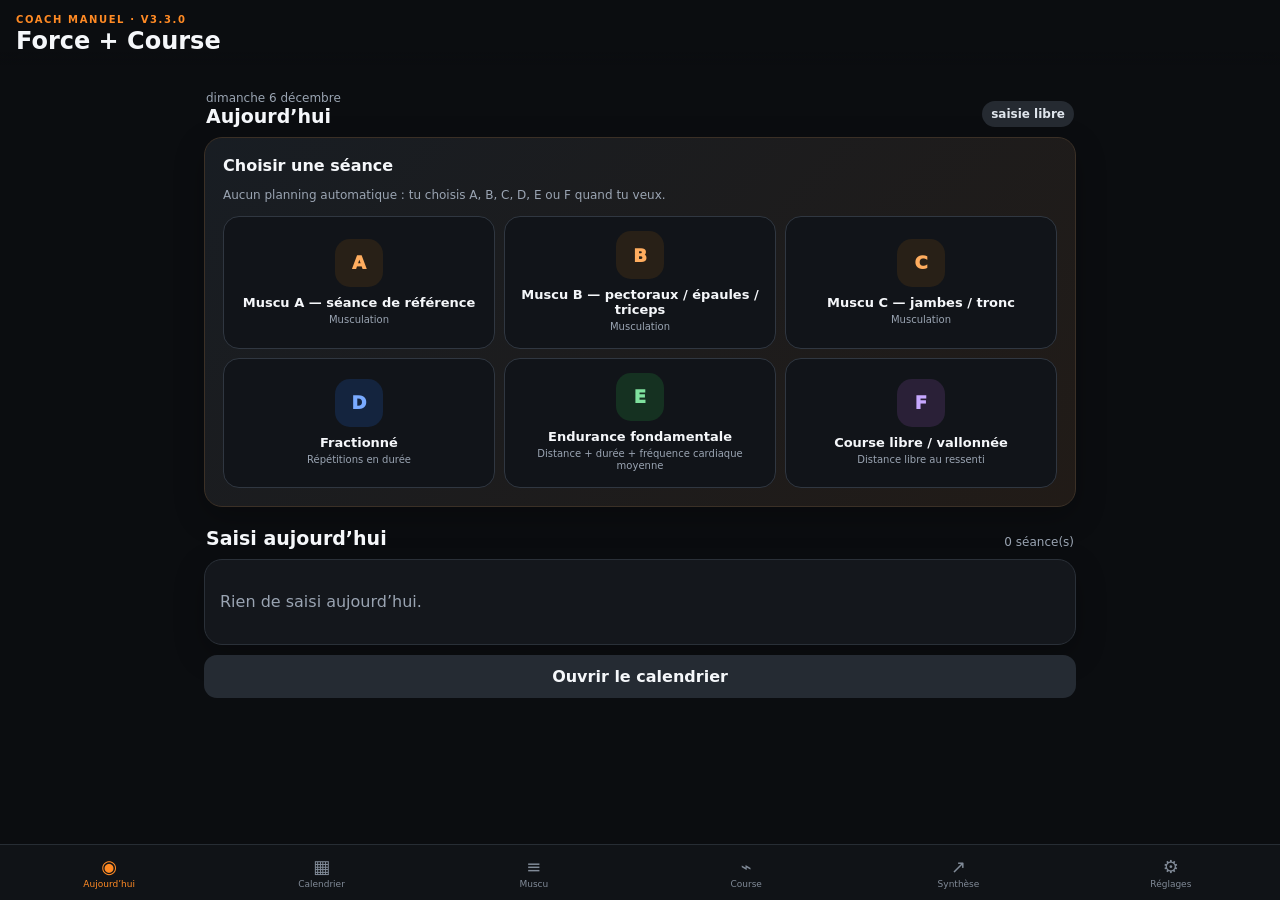
==== index.html @ 18eb15ce "Add files via upload" ====
<!doctype html>
<html lang="fr">
<head>
  <meta charset="utf-8" />
  <meta name="viewport" content="width=device-width, initial-scale=1, viewport-fit=cover" />
  <meta name="theme-color" content="#0f1115" />
  <meta name="apple-mobile-web-app-capable" content="yes" />
  <meta name="apple-mobile-web-app-status-bar-style" content="black-translucent" />
  <meta http-equiv="Cache-Control" content="no-cache, no-store, must-revalidate" />
  <title>Coach Force + Course</title>
  <link rel="manifest" href="./manifest.webmanifest?v=3.3.0" />
  <link rel="icon" href="./icon-192.png?v=3.3.0" />
  <link rel="apple-touch-icon" href="./icon-192.png?v=3.3.0" />
  <style>
:root{
  --bg:#0b0d10;--panel:#14171c;--panel2:#1b1f25;--line:#2a3038;
  --text:#f5f7fa;--muted:#9aa4b2;--accent:#ff8a24;--good:#31c76a;
  --blue:#4d8dff;--purple:#8567ff;--danger:#ff4d55;--warn:#f1c75b;
  --shadow:0 10px 30px rgba(0,0,0,.25)
}
*{box-sizing:border-box}
html,body{margin:0;background:var(--bg);color:var(--text);font-family:Inter,system-ui,-apple-system,Segoe UI,Roboto,sans-serif}
body{min-height:100vh}
button,input,select,textarea{font:inherit}
button{cursor:pointer}
.hidden{display:none!important}
.topbar{position:sticky;top:0;z-index:20;display:flex;align-items:center;justify-content:space-between;padding:14px 16px 10px;background:linear-gradient(180deg,#0b0d10 78%,rgba(11,13,16,.78));backdrop-filter:blur(10px)}
.eyebrow{font-size:10px;letter-spacing:.16em;color:var(--accent);font-weight:800}
h1{font-size:24px;margin:2px 0 0}h2{font-size:19px;margin:0 0 12px}h3{font-size:16px;margin:0 0 8px}p{line-height:1.42}
#view{padding:6px 14px 98px;max-width:900px;margin:auto}
.card{background:var(--panel);border:1px solid var(--line);border-radius:18px;padding:15px;margin:10px 0;box-shadow:var(--shadow)}
.card.soft{background:var(--panel2)}
.hero{padding:18px;background:linear-gradient(135deg,#181d23,#211b17);border-color:#3b3026}
.row{display:flex;gap:10px;align-items:center}.between{justify-content:space-between}.wrap{flex-wrap:wrap}.grow{flex:1}
.badge{display:inline-flex;align-items:center;gap:6px;border-radius:999px;padding:6px 9px;font-size:12px;font-weight:800;background:#252a31;color:#dfe5ec}
.badge.accent{background:#3a2513;color:#ffb66e}.badge.good{background:#143221;color:#72e99a}.badge.warn{background:#3a2d12;color:#ffd169}.badge.blue{background:#132744;color:#79adff}.badge.danger{background:#3b191d;color:#ff8d93}
.big{font-size:30px;font-weight:900;letter-spacing:-.03em}
.metric-grid{display:grid;grid-template-columns:repeat(2,1fr);gap:9px}
.metric{background:#111419;border:1px solid #252b33;border-radius:14px;padding:12px}.metric .v{font-size:22px;font-weight:900}.metric .l{font-size:11px;color:var(--muted);margin-top:3px}
.primary,.secondary,.danger,.ghost{border:0;border-radius:13px;padding:12px 14px;font-weight:850}
.primary{background:var(--accent);color:#121212}.secondary{background:#252b33;color:var(--text)}.danger{background:#3c191d;color:#ff858c}.ghost{background:transparent;border:1px solid var(--line);color:var(--text);padding:9px 12px}
.primary:disabled,.secondary:disabled,.ghost:disabled{opacity:.45;cursor:not-allowed}
.action-grid{display:grid;grid-template-columns:1fr 1fr;gap:9px;margin-top:12px}.full{width:100%}
.small{font-size:12px;color:var(--muted)}.tiny{font-size:10px;color:var(--muted)}.muted{color:var(--muted)}.accent{color:var(--accent)}
.scorebar{height:9px;border-radius:10px;background:#272c33;overflow:hidden;margin-top:7px}.scorebar>span{display:block;height:100%;border-radius:10px;background:linear-gradient(90deg,var(--danger),var(--accent),var(--good))}
.session-card{display:grid;grid-template-columns:48px 1fr auto;gap:12px;align-items:center}.session-card.clickable{cursor:pointer}
.code{width:48px;height:48px;display:grid;place-items:center;border-radius:15px;background:#282017;color:#ffad5f;font-size:18px;font-weight:950}.code.run{background:#14243e;color:#79aaff}.code.rest{background:#20242a;color:#aab4c0}
.session-card p{margin:3px 0 0;color:var(--muted);font-size:13px}.chev{font-size:24px;color:#707b89}
.section-title{display:flex;justify-content:space-between;align-items:end;margin:20px 2px 8px}.section-title h2{margin:0}
.bottom-nav{position:fixed;z-index:30;bottom:0;left:0;right:0;display:grid;grid-template-columns:repeat(6,1fr);padding:7px 3px calc(7px + env(safe-area-inset-bottom));background:#101317;border-top:1px solid #272d34}
.nav-btn{background:none;border:0;color:#808a97;display:grid;gap:2px;place-items:center;padding:4px 0;min-width:0}.nav-btn span{font-size:18px}.nav-btn small{font-size:9px;white-space:nowrap}.nav-btn.active{color:var(--accent)}
input,select,textarea{width:100%;background:#0e1115;border:1px solid #303741;color:var(--text);border-radius:12px;padding:11px}textarea{min-height:80px;resize:vertical}
label{display:block;font-size:12px;font-weight:750;color:#c3cbd5;margin:10px 0 5px}.form-grid{display:grid;grid-template-columns:1fr 1fr;gap:10px}
.exercise{border-top:1px solid #293039;padding:13px 0}.exercise:first-child{border-top:0}.ex-head{display:flex;justify-content:space-between;gap:10px;align-items:start}.ex-title{font-weight:900}.previous{font-size:11px;color:#8e99a7;margin-top:2px}.suggestion{font-size:11px;color:#ffb66e;margin-top:3px}
.set-grid{display:grid;grid-template-columns:28px 58px 1fr 1fr 48px 40px;gap:5px;align-items:center;margin-top:8px}.set-grid input{padding:9px 5px;text-align:center}.refcell{min-height:38px;display:grid;place-items:center;text-align:center;padding:4px;border-radius:9px;background:#0f1216;border:1px solid #2a3139;color:#b9c3cf;font-size:10px;font-weight:800;line-height:1.15}.today-list{display:grid;gap:8px}.today-entry{display:grid;grid-template-columns:46px 1fr auto;gap:10px;align-items:center;padding:11px;border:1px solid #2b323a;background:#111419;border-radius:14px}.today-entry .code{width:46px;height:46px}.run-detail{padding:13px 0;border-top:1px solid #282e36}.run-detail:first-child{border-top:0}.run-block{margin-top:7px;padding:9px 10px;border-radius:10px;background:#101318;border:1px solid #282f37;font-size:12px;line-height:1.45}.record-row{display:grid;grid-template-columns:1fr auto;gap:12px;align-items:center;padding:11px 0;border-bottom:1px solid #282e36}.record-row:last-child{border-bottom:0}.record-weight{font-size:19px;font-weight:950}.level-line{display:grid;grid-template-columns:1fr auto;gap:10px;align-items:center;padding:11px 0;border-bottom:1px solid #282e36}.level-line:last-child{border-bottom:0}.checkset{width:42px;height:42px;border:1px solid #39414b;background:#20252c;color:#fff;border-radius:11px}.checkset.done{background:#183724;color:#65df91;border-color:#245c39}
.timerbar{position:sticky;top:70px;z-index:10;background:#172019;border:1px solid #27472f;border-radius:14px;padding:10px 12px;margin:8px 0;display:flex;align-items:center;justify-content:space-between}.timerbig{font-size:22px;font-weight:950;color:#72e99a}.elapsed{font-size:13px;font-weight:800;color:#d7dee7}
dialog{width:min(720px,calc(100% - 18px));max-height:88vh;overflow:auto;border:1px solid #343b45;border-radius:20px;background:#111419;color:var(--text);padding:0;box-shadow:0 30px 80px rgba(0,0,0,.6)}dialog::backdrop{background:rgba(0,0,0,.72)}
.dialog-inner{padding:17px}.dialog-head{position:sticky;top:0;background:#111419;z-index:4;display:flex;justify-content:space-between;align-items:center;padding:4px 0 10px}.close{width:38px;height:38px;border-radius:50%;border:1px solid #363e47;background:#20252b;color:#fff}
.history-item{padding:12px 0;border-bottom:1px solid #282e36}.history-item:last-child{border-bottom:0}.history-meta{font-size:12px;color:var(--muted);margin-top:3px}
.kpi{display:flex;align-items:center;justify-content:space-between;gap:12px;padding:12px 0;border-bottom:1px solid #282e36}.kpi:last-child{border-bottom:0}.kpi strong{font-size:18px}
.rank{display:grid;grid-template-columns:28px 1fr auto;gap:9px;align-items:center;padding:10px 0;border-bottom:1px solid #282e36}.rank:last-child{border-bottom:0}.ranknum{width:26px;height:26px;border-radius:50%;display:grid;place-items:center;background:#2a2f36;font-size:12px;font-weight:900}
.notice{font-size:12px;line-height:1.45;background:#171b20;border-left:3px solid var(--accent);padding:11px 12px;border-radius:8px}.notice.good{border-left-color:var(--good)}.notice.warn{border-left-color:var(--warn)}.notice.danger{border-left-color:var(--danger)}
.compat{font-size:12px;padding:7px 9px;border-radius:10px;display:inline-block;margin-top:6px}.compat.ok{background:#173321;color:#7fe19e}.compat.mid{background:#352d16;color:#f1cc68}.compat.no{background:#3b191d;color:#ff8d93}
.segment{display:grid;grid-template-columns:repeat(3,1fr);gap:6px;background:#111419;padding:4px;border-radius:13px}.segment button{border:0;background:transparent;color:#a3adba;padding:9px;border-radius:10px;font-weight:850}.segment button.active{background:#2a3038;color:white}

.calendar-head{display:flex;align-items:center;justify-content:space-between;gap:10px;margin:8px 0 12px}.calendar-title{font-size:18px;font-weight:900;text-transform:capitalize}.calendar-weekdays,.calendar-grid{display:grid;grid-template-columns:repeat(7,1fr);gap:5px}.calendar-weekdays div{text-align:center;font-size:10px;color:var(--muted);font-weight:800;padding:4px 0}
.day{min-height:74px;border:1px solid #292f36;background:#101318;border-radius:12px;padding:6px;position:relative;cursor:pointer;overflow:hidden}.day.other{opacity:.42}.day.today{border-color:var(--accent);box-shadow:inset 0 0 0 1px var(--accent)}.day.selected{background:#1d232a}.daynum{font-size:11px;font-weight:850}.daydots{display:flex;gap:3px;flex-wrap:wrap;margin-top:6px}.dot{font-size:9px;font-weight:900;padding:3px 4px;border-radius:6px;background:#2a3038;color:#d9e0e8}.dot.run{background:#132744;color:#79adff}.dot.strength{background:#3a2513;color:#ffb66e}.dot.done{outline:1px solid #31c76a}.dot.rest{background:#252a31;color:#aab4c0}.daymore{font-size:9px;color:var(--muted);margin-top:3px}
.day-plan{display:grid;grid-template-columns:42px 1fr auto;gap:9px;align-items:center;padding:10px 0;border-bottom:1px solid #282e36}.day-plan:last-child{border-bottom:0}.day-plan .code{width:42px;height:42px;font-size:14px}.plan-actions{display:flex;gap:6px;flex-wrap:wrap;justify-content:flex-end}.mini{border:1px solid #353d47;background:#20252c;color:#fff;border-radius:9px;padding:7px 8px;font-size:11px;font-weight:800}.mini.good{background:#173321;color:#7fe19e}.mini.danger{background:#3b191d;color:#ff8d93}
.statusline{display:flex;align-items:center;gap:8px;flex-wrap:wrap}.statusdot{width:10px;height:10px;border-radius:50%;background:#7d8794}.statusdot.good{background:var(--good)}.statusdot.warn{background:var(--warn)}.statusdot.danger{background:var(--danger)}
.progressline{height:8px;background:#272c33;border-radius:9px;overflow:hidden}.progressline span{display:block;height:100%;background:var(--good)}


.week-grid{display:grid;grid-template-columns:repeat(7,1fr);gap:6px}.week-day{min-height:105px;border:1px solid #292f36;background:#101318;border-radius:13px;padding:8px;cursor:pointer}.week-day.today{border-color:var(--accent)}.week-day.selected{background:#1d232a}.week-day>strong{display:block;font-size:20px;margin:4px 0 7px}
.year-grid{display:grid;grid-template-columns:repeat(2,1fr);gap:9px}.year-card{background:#101318;color:var(--text);border:1px solid #2b3139;border-radius:14px;padding:12px;text-align:left}.year-card strong{text-transform:capitalize}.year-counts{display:grid;grid-template-columns:1fr 1fr;gap:5px;margin-top:8px;font-size:11px;color:var(--muted)}.year-counts .runtext{color:#79adff}
.run-plan-row{display:grid;grid-template-columns:1fr auto;gap:10px;align-items:center;padding:12px 0;border-bottom:1px solid #282e36}.run-plan-row:last-child{border-bottom:0}
@media(max-width:620px){.week-grid{grid-template-columns:repeat(7,minmax(42px,1fr));overflow-x:auto}.week-day{min-width:42px;padding:6px}.week-day .dot{display:block;margin-bottom:3px}.year-grid{grid-template-columns:1fr 1fr}}

@media(max-width:380px){.nav-btn small{font-size:8px}.bottom-nav{padding-left:0;padding-right:0}.day{min-height:66px;padding:5px}.dot{font-size:8px}.set-grid{grid-template-columns:24px 48px 1fr 1fr 42px 36px}.refcell{font-size:9px;padding:3px}}
@media(min-width:650px){.metric-grid{grid-template-columns:repeat(4,1fr)}.action-grid{grid-template-columns:repeat(3,1fr)}.day{min-height:92px}}

  
.choice-grid{display:grid;grid-template-columns:repeat(3,1fr);gap:9px;margin-top:12px}
.choice-btn{border:1px solid #303741;background:#111419;color:var(--text);border-radius:16px;padding:14px 8px;text-align:center}
.choice-btn .code{margin:0 auto 8px}.choice-btn strong{display:block;font-size:13px}.choice-btn small{display:block;color:var(--muted);font-size:10px;margin-top:4px;line-height:1.25}
.month-summary{display:grid;grid-template-columns:repeat(3,1fr);gap:7px;margin:12px 0}.summary-chip{background:#101318;border:1px solid #282f37;border-radius:12px;padding:9px;text-align:center}.summary-chip strong{display:block;font-size:18px}.summary-chip span{font-size:10px;color:var(--muted)}
.interval-box{background:#101318;border:1px solid #2b323a;border-radius:16px;padding:14px;margin:12px 0}.interval-count{font-size:28px;font-weight:950}.interval-note{font-size:12px;color:var(--muted);margin-top:4px}.run-fields{display:grid;grid-template-columns:repeat(2,1fr);gap:10px}.session-line{display:grid;grid-template-columns:46px 1fr auto;gap:10px;align-items:center;padding:11px 0;border-bottom:1px solid #282e36}.session-line:last-child{border-bottom:0}.session-line .code{width:46px;height:46px}
.code.easy{background:#153121;color:#7fe19e}.code.free{background:#2a2037;color:#c7a8ff}
.hr-ok{color:#72e99a}.hr-high{color:#ff8d93}
@media(max-width:460px){.choice-grid{grid-template-columns:repeat(2,1fr)}.month-summary{grid-template-columns:repeat(2,1fr)}.run-fields{grid-template-columns:1fr 1fr}}
</style>
</head>
<body>
  <div id="app">
    <header class="topbar">
      <div>
        <div class="eyebrow">COACH MANUEL · V3.3.0</div>
        <h1>Force + Course</h1>
      </div>
      <button id="installBtn" class="ghost hidden">Installer</button>
    </header>
    <main id="view"><section class="card"><p class="muted">Chargement…</p></section></main>
    <nav class="bottom-nav" aria-label="Navigation">
      <button data-tab="today" class="nav-btn active"><span>◉</span><small>Aujourd’hui</small></button>
      <button data-tab="activity" class="nav-btn"><span>▦</span><small>Calendrier</small></button>
      <button data-tab="sessions" class="nav-btn"><span>≡</span><small>Muscu</small></button>
      <button data-tab="running" class="nav-btn"><span>⌁</span><small>Course</small></button>
      <button data-tab="stats" class="nav-btn"><span>↗</span><small>Synthèse</small></button>
      <button data-tab="settings" class="nav-btn"><span>⚙</span><small>Réglages</small></button>
    </nav>
  </div>
  <dialog id="sessionDialog"><div id="sessionDialogContent"></div></dialog>
  <dialog id="quickDialog"><div id="quickDialogContent"></div></dialog>
<script>
const APP_VERSION="3.3.0";
const STORE="coach10k_force_v2"; // même clé : conserve l'historique et les références muscu
const LIBRARY_VERSION=7;

function clone(x){return JSON.parse(JSON.stringify(x))}
function uid(){return (crypto.randomUUID?crypto.randomUUID():`${Date.now()}_${Math.random().toString(16).slice(2)}`)}
function pad(n){return String(n).padStart(2,"0")}
function dateKey(d=new Date()){return `${d.getFullYear()}-${pad(d.getMonth()+1)}-${pad(d.getDate())}`}
function parseDateKey(k){const [y,m,d]=String(k).split("-").map(Number);return new Date(y,m-1,d,12,0,0)}
function addDays(d,n){const x=new Date(d);x.setDate(x.getDate()+n);return x}
function startOfWeek(d){const x=new Date(d);const day=(x.getDay()+6)%7;x.setDate(x.getDate()-day);x.setHours(12,0,0,0);return x}
function monthTitle(d){return d.toLocaleDateString("fr-FR",{month:"long",year:"numeric"})}
function fmtDate(isoOrKey){const d=String(isoOrKey).length===10?parseDateKey(isoOrKey):new Date(isoOrKey);return d.toLocaleDateString("fr-FR",{weekday:"short",day:"2-digit",month:"short"})}
function fmtLongDate(k){return parseDateKey(k).toLocaleDateString("fr-FR",{weekday:"long",day:"numeric",month:"long",year:"numeric"})}
function historyDateKey(h){return h.dateKey||dateKey(new Date(h.date))}
function num(v){const x=+v;return isFinite(x)?x:0}
function avg(arr){return arr.length?arr.reduce((a,b)=>a+b,0)/arr.length:null}
function esc(s=""){return String(s).replace(/[&<>"']/g,m=>({"&":"&amp;","<":"&lt;",">":"&gt;",'"':"&quot;","'":"&#039;"}[m]))}

const LEGACY_A_REFERENCE={
  code:"A",type:"strength",title:"Muscu A — séance de référence",duration:55,
  goal:"Force / entretien — séance validée",note:"Les dernières charges et répétitions enregistrées servent automatiquement de référence.",
  exercises:[
    {name:"Développé couché",sets:4,reps:"5-6",rest:120,increment:2.5},
    {name:"Tirage vertical",sets:4,reps:"6-8",rest:105,increment:2.5},
    {name:"Rowing poulie ou barre",sets:3,reps:"8",rest:90,increment:2.5},
    {name:"Développé épaules",sets:3,reps:"6-8",rest:90,increment:2.5},
    {name:"Curl biceps",sets:2,reps:"10",rest:60,increment:1},
    {name:"Extension triceps",sets:2,reps:"10",rest:60,increment:1}
  ]
};
const DEFAULT_B={
  code:"B",type:"strength",title:"Muscu B — pectoraux / épaules / triceps",duration:55,goal:"Force et entretien du haut du corps",
  note:"Séance B validée. Pas d’échec : garde une exécution propre et une respiration continue sous charge.",
  exercises:[
    {name:"Développé couché",sets:4,reps:"8",rest:150,increment:2.5,note:"Référence : 58 kg · 10/10/7/7. Consolider avant de monter.",referenceSets:[{kg:58,reps:"10",done:true},{kg:58,reps:"10",done:true},{kg:58,reps:"7",done:true},{kg:58,reps:"7",done:true}]},
    {name:"Développé incliné",sets:3,reps:"8-10",rest:90,increment:2.5,note:"Référence : 38 kg · 8/8/8.",referenceSets:[{kg:38,reps:"8",done:true},{kg:38,reps:"8",done:true},{kg:38,reps:"8",done:true}]},
    {name:"Développé épaules assis barre devant",sets:3,reps:"8-10",rest:90,increment:2.5,note:"Barre devant la tête, dossier assez vertical. Référence : 28 kg · 10/10/10.",referenceSets:[{kg:28,reps:"10",done:true},{kg:28,reps:"10",done:true},{kg:28,reps:"10",done:true}]},
    {name:"Écartés à la poulie",sets:3,reps:"10-12",rest:60,increment:1,note:"Debout, poulies mi-hauteur, mains vers le sternum. Machine : cran 12. Référence : 20 kg · 10/10/10.",referenceSets:[{kg:20,reps:"10",done:true},{kg:20,reps:"10",done:true},{kg:20,reps:"10",done:true}]},
    {name:"Push-down triceps poulie",sets:3,reps:"10-12",rest:75,increment:1,note:"Coudes fixes. Référence : 20 kg · 10/10/10.",referenceSets:[{kg:20,reps:"10",done:true},{kg:20,reps:"10",done:true},{kg:20,reps:"10",done:true}]},
    {name:"Extension triceps au-dessus de la tête",sets:3,reps:"12-15",rest:60,increment:1,note:"Référence : 15 kg · 15/15/15.",referenceSets:[{kg:15,reps:"15",done:true},{kg:15,reps:"15",done:true},{kg:15,reps:"15",done:true}]}
  ]
};
const DEFAULT_C={
  code:"C",type:"strength",title:"Muscu C — jambes / tronc",duration:58,goal:"Force utile à la course, chaîne postérieure et stabilité",
  note:"Charge contrôlée. Les dernières valeurs enregistrées deviennent les références de la prochaine C.",
  exercises:[
    {name:"Squat au banc",sets:3,reps:"8",rest:120,increment:2.5},
    {name:"Soulevé de terre roumain",sets:3,reps:"8",rest:105,increment:2.5},
    {name:"Step-up bas",sets:3,reps:"8/jambe",rest:90,increment:1},
    {name:"Leg curl à la poulie",sets:3,reps:"10-12",rest:75,increment:1},
    {name:"Mollets debout",sets:3,reps:"12-15",rest:60,increment:2.5},
    {name:"Pallof press",sets:3,reps:"10/côté",rest:45,increment:1}
  ]
};
const DEFAULT_D={code:"D",type:"run",runKind:"interval",title:"Fractionné",duration:32,goal:"Répétitions en durée",note:"Paramètres libres. Valeur de départ : 5 × 4 min, récupération 3 min.",run:{reps:5,effortMin:4,recoveryMin:3}};
const DEFAULT_E={code:"E",type:"run",runKind:"easy",title:"Endurance fondamentale",duration:45,goal:"Distance + durée + fréquence cardiaque moyenne",note:"Repère de fréquence cardiaque moyenne : ne pas dépasser 140 bpm.",run:{hrMax:140}};
const DEFAULT_F={code:"F",type:"run",runKind:"free",title:"Course libre / vallonnée",duration:60,goal:"Distance libre au ressenti",note:"Vallonné ou libre, sans cible de fréquence cardiaque.",run:{}};

const defaults={
  libraryVersion:LIBRARY_VERSION,
  settings:{maxSessionMin:60,hrEfMax:140},
  sessions:[clone(LEGACY_A_REFERENCE),clone(DEFAULT_B),clone(DEFAULT_C),clone(DEFAULT_D),clone(DEFAULT_E),clone(DEFAULT_F)],
  history:[],updatedAt:new Date().toISOString()
};

function isV310DefaultA(s){if(!s||s.code!=="A"||!Array.isArray(s.exercises))return false;const names=s.exercises.map(e=>e.name);const v=["Tirage vertical","Rowing poulie ou barre","Rowing unilatéral poulie","Face pull","Curl biceps","Curl marteau"];return names.length===v.length&&v.every((n,i)=>names[i]===n)}
function aFromHistory(parsed,oldA){
  const hist=(Array.isArray(parsed?.history)?parsed.history:[]).filter(h=>h&&h.code==="A"&&h.strength&&Object.keys(h.strength).length).sort((a,b)=>new Date(b.date||0)-new Date(a.date||0));
  if(!hist.length)return null;const h=hist[0],names=Object.keys(h.strength||{});if(!names.length)return null;
  const catalogs=[...(oldA?.exercises||[]),...LEGACY_A_REFERENCE.exercises];
  const ex=names.map(name=>{const known=catalogs.find(e=>e.name===name)||{};const sets=Array.isArray(h.strength[name])?h.strength[name]:[];const done=sets.filter(x=>x&&x.done);const lastRep=(done[done.length-1]?.reps??sets[sets.length-1]?.reps??"");return {name,sets:sets.length||known.sets||3,reps:String(lastRep||known.reps||"8"),rest:known.rest||90,increment:known.increment||2.5,note:known.note||""}});
  return Object.assign({},clone(LEGACY_A_REFERENCE),oldA||{},{code:"A",type:"strength",exercises:ex});
}
function normalizeState(parsed){
  const base=clone(defaults);if(!parsed||typeof parsed!=="object")return base;
  base.settings=Object.assign({},base.settings,parsed.settings||{});base.settings.hrEfMax=num(base.settings.hrEfMax)||140;
  base.history=Array.isArray(parsed.history)?parsed.history:[];base.updatedAt=parsed.updatedAt||base.updatedAt;
  const olds=Array.isArray(parsed.sessions)?parsed.sessions:[];
  ["A","B","C"].forEach(code=>{const idx=base.sessions.findIndex(s=>s.code===code),d=base.sessions[idx],old=olds.find(s=>s.code===code);if(!old)return;
    if(code==="A"){const from=aFromHistory(parsed,old);if(from)base.sessions[idx]=from;else if(old&&isV310DefaultA(old))base.sessions[idx]=clone(LEGACY_A_REFERENCE);else if(Array.isArray(old.exercises)&&old.exercises.length)base.sessions[idx]=Object.assign({},d,old,{code:"A",type:"strength",exercises:old.exercises});return;}
    if(code==="B"&&num(parsed.libraryVersion)<6){base.sessions[idx]=clone(DEFAULT_B);return;}
    if(Array.isArray(old.exercises)&&old.exercises.length)base.sessions[idx]=Object.assign({},d,old,{code,type:"strength",exercises:old.exercises});
  });
  // D/E/F sont la nouvelle bibliothèque course. Les anciens R1-R8 restent uniquement dans l'historique.
  base.sessions=base.sessions.map(s=>{if(s.code==="E")s.run.hrMax=base.settings.hrEfMax;return s});
  base.libraryVersion=LIBRARY_VERSION;
  return base;
}
function load(){try{const raw=localStorage.getItem(STORE);return raw?normalizeState(JSON.parse(raw)):clone(defaults)}catch(e){return clone(defaults)}}
let state=load();
function save(){state.updatedAt=new Date().toISOString();state.libraryVersion=LIBRARY_VERSION;localStorage.setItem(STORE,JSON.stringify(state))}
function sessionBy(code){return state.sessions.find(s=>s.code===code)}
function todayKey(){return dateKey(new Date())}
function historyOn(k){return state.history.filter(h=>historyDateKey(h)===k)}
function displayCode(code){return String(code||"—")}
function isNewRunCode(code){return ["D","E","F"].includes(code)}
function runTitle(code,h=null){const s=sessionBy(code);if(s)return s.title;const legacy={R1:"Endurance fondamentale (ancien)",R2:"Fractionné court (ancien)",R3:"Seuil / tempo (ancien)",R4:"Spécifique 10 km (ancien)",R5:"Côtes (ancien)",R6:"Test 10 km (ancien)",R7:"Fartlek (ancien)",R8:"Progressive (ancien)"};return h?.title||legacy[code]||"Course"}
function historyTimestampForKey(k){const d=parseDateKey(k),now=new Date();if(k===todayKey())d.setHours(now.getHours(),now.getMinutes(),now.getSeconds());else d.setHours(12,0,0);return d.toISOString()}
function codeClass(code,type){if(type!=="run")return "";if(code==="E")return "run easy";if(code==="F")return "run free";return "run"}
function hasRunOn(k){return historyOn(k).some(h=>h.type==="run")}

let activeTab="today",calendarCursor=new Date(new Date().getFullYear(),new Date().getMonth(),1,12),selectedDate=todayKey();
const view=document.getElementById("view"),quickDialog=document.getElementById("quickDialog"),sessionDialog=document.getElementById("sessionDialog");
document.querySelectorAll(".nav-btn").forEach(b=>b.onclick=()=>{activeTab=b.dataset.tab;render()});
function render(){document.querySelectorAll(".nav-btn").forEach(b=>b.classList.toggle("active",b.dataset.tab===activeTab));({today:renderToday,activity:renderActivity,sessions:renderSessions,running:renderRunning,stats:renderStats,settings:renderSettings}[activeTab]||renderToday)()}

function choicesHTML(k=todayKey()){return `<div class="choice-grid">${state.sessions.map(s=>`<button class="choice-btn" onclick="openSession('${s.code}','${k}')"><div class="code ${codeClass(s.code,s.type)}">${esc(s.code)}</div><strong>${esc(s.title)}</strong><small>${s.type==="strength"?"Musculation":s.goal}</small></button>`).join("")}</div>`}
function sessionLine(h){const title=h.type==="strength"?(sessionBy(h.code)?.title||h.code):runTitle(h.code,h);let detail="";
  if(h.type==="strength")detail=`${h.duration||"—"} min`;
  else if(h.code==="D")detail=`${h.run?.completedReps||0} × ${h.run?.effortMin||0} min · récup ${h.run?.recoveryMin||0} min`;
  else if(h.code==="E")detail=`${h.run?.distance||0} km · ${h.duration||0} min · FC moy. ${h.run?.avgHr||"—"}`;
  else if(h.code==="F")detail=`${h.run?.distance||0} km${h.duration?` · ${h.duration} min`:""}`;
  else detail=`${h.run?.distance?`${h.run.distance} km · `:""}${h.duration||"—"} min`;
  return `<div class="session-line"><div class="code ${codeClass(h.code,h.type)}">${esc(displayCode(h.code))}</div><div><strong>${esc(title)}</strong><div class="small">${esc(detail)}</div></div><span class="badge good">✓</span></div>`}
function renderToday(){const k=todayKey(),hs=historyOn(k),d=new Date().toLocaleDateString("fr-FR",{weekday:"long",day:"numeric",month:"long"});view.innerHTML=`
  <div class="section-title"><div><div class="small">${esc(d)}</div><h2>Aujourd’hui</h2></div><span class="badge">saisie libre</span></div>
  <section class="card hero"><h3>Choisir une séance</h3><p class="small">Aucun planning automatique : tu choisis A, B, C, D, E ou F quand tu veux.</p>${choicesHTML(k)}</section>
  <div class="section-title"><h2>Saisi aujourd’hui</h2><span class="small">${hs.length} séance(s)</span></div><section class="card">${hs.length?hs.map(sessionLine).join(""):`<p class="muted">Rien de saisi aujourd’hui.</p>`}</section>
  <button class="secondary full" onclick="activeTab='activity';selectedDate='${k}';render()">Ouvrir le calendrier</button>`}

function renderSessions(){const k=todayKey(),strength=state.sessions.filter(s=>s.type==="strength");view.innerHTML=`<div class="section-title"><div><h2>Musculation</h2><div class="small">A · B · C — fonctionnement manuel</div></div><span class="badge accent">références auto</span></div>
  <section class="card"><div class="notice">Tu déclenches toi-même A, B ou C. La colonne <strong>Réf</strong> reprend la dernière séance du même type. Plusieurs séances muscu le même jour restent possibles.</div></section>
  ${strength.map(s=>`<div class="card session-card clickable" onclick="openSession('${s.code}','${k}')"><div class="code">${s.code}</div><div><strong>${esc(s.title)}</strong><p>${esc(s.goal)} · ≈ ${s.duration} min</p></div><div class="chev">›</div></div>`).join("")}`}

function lastRunEntries(n=8){return state.history.filter(h=>h.type==="run").sort((a,b)=>new Date(b.date)-new Date(a.date)).slice(0,n)}
function renderRunning(){const k=todayKey(),runs=state.sessions.filter(s=>s.type==="run"),todayRun=historyOn(k).find(h=>h.type==="run"),last=lastRunEntries();view.innerHTML=`<div class="section-title"><div><h2>Course</h2><div class="small">D · E · F — aucune séance planifiée automatiquement</div></div><span class="badge blue">1 course / jour</span></div>
  <section class="card">${todayRun?sessionLine(todayRun):`<p class="muted">Aucune course saisie aujourd’hui.</p>`}${!todayRun?`<div style="margin-top:10px">${runs.map(s=>`<button class="secondary full" style="margin-top:8px;text-align:left" onclick="openSession('${s.code}','${k}')"><strong>${s.code} · ${esc(s.title)}</strong><br><span class="small">${esc(s.note)}</span></button>`).join("")}</div>`:""}</section>
  <section class="card"><div class="run-detail"><span class="badge blue">D</span><h3 style="margin-top:8px">Fractionné</h3><div class="run-block"><strong>Par défaut :</strong> 5 × 4 min<br><strong>Récupération :</strong> 3 min, déclenchée quand tu valides une répétition.</div></div>
  <div class="run-detail"><span class="badge good">E</span><h3 style="margin-top:8px">Endurance fondamentale</h3><div class="run-block">Saisie : kilomètres · durée · fréquence cardiaque moyenne.<br><strong>Repère FC moy. :</strong> ≤ ${state.settings.hrEfMax} bpm.</div></div>
  <div class="run-detail"><span class="badge">F</span><h3 style="margin-top:8px">Course libre / vallonnée</h3><div class="run-block">Distance libre, au ressenti, sans cible de fréquence cardiaque.</div></div></section>
  <div class="section-title"><h2>Dernières courses</h2></div><section class="card">${last.length?last.map(sessionLine).join(""):`<p class="muted">Aucune course enregistrée.</p>`}</section>`}

function monthHist(cursor=calendarCursor){const y=cursor.getFullYear(),m=cursor.getMonth();return state.history.filter(h=>{const d=parseDateKey(historyDateKey(h));return d.getFullYear()===y&&d.getMonth()===m})}
function monthSummaryHTML(cursor=calendarCursor){const hs=monthHist(cursor),counts={A:0,B:0,C:0,D:0,E:0,F:0};hs.forEach(h=>{if(counts[h.code]!=null)counts[h.code]++});const muscu=hs.filter(h=>h.type==="strength").length,run=hs.filter(h=>h.type==="run").length;return `<div class="month-summary"><div class="summary-chip"><strong>${muscu}</strong><span>muscu</span></div><div class="summary-chip"><strong>${run}</strong><span>course</span></div><div class="summary-chip"><strong>${hs.length}</strong><span>total</span></div>${Object.entries(counts).map(([c,n])=>`<div class="summary-chip"><strong>${n}</strong><span>${c}</span></div>`).join("")}</div>`}
function calendarDay(d,currentMonth){const k=dateKey(d),hs=historyOn(k),cls=["day",d.getMonth()!==currentMonth?"other":"",k===todayKey()?"today":"",k===selectedDate?"selected":""].filter(Boolean).join(" ");return `<div class="${cls}" onclick="selectCalendarDay('${k}')"><div class="daynum">${d.getDate()}</div><div class="daydots">${hs.slice(0,4).map(h=>`<span class="dot ${h.type==="run"?"run":"strength"} done">${esc(displayCode(h.code))}</span>`).join("")}</div>${hs.length>4?`<div class="daymore">+${hs.length-4}</div>`:""}</div>`}
function renderDayDetail(k){const hs=historyOn(k),future=k>todayKey();return `<div class="section-title"><div><div class="small">${esc(fmtLongDate(k))}</div><h2>Détail</h2></div>${!future?`<button class="primary" onclick="chooseSessionForDate('${k}')">+ Saisir</button>`:""}</div><section class="card">${hs.length?hs.map(h=>`${sessionLine(h)}<button class="ghost" style="margin:0 0 10px 56px" onclick="deleteHistory('${h.id}')">Supprimer</button>`).join(""):`<p class="muted">${future?"Aucune planification : la séance apparaîtra ici seulement après ta saisie.":"Aucune séance saisie ce jour."}</p>`}</section>`}
function renderActivity(){const first=new Date(calendarCursor.getFullYear(),calendarCursor.getMonth(),1,12),gridStart=startOfWeek(first),days=Array.from({length:42},(_,i)=>addDays(gridStart,i));view.innerHTML=`<div class="section-title"><div><h2>Calendrier</h2><div class="small">Uniquement les séances réellement saisies</div></div><span class="badge">A · B · C · D · E · F</span></div><section class="card"><div class="calendar-head"><button class="ghost" onclick="moveMonth(-1)">‹</button><div class="calendar-title">${esc(monthTitle(first))}</div><div class="row"><button class="ghost" onclick="goTodayCalendar()">Aujourd’hui</button><button class="ghost" onclick="moveMonth(1)">›</button></div></div>${monthSummaryHTML(first)}<div class="calendar-weekdays"><div>Lun</div><div>Mar</div><div>Mer</div><div>Jeu</div><div>Ven</div><div>Sam</div><div>Dim</div></div><div class="calendar-grid">${days.map(d=>calendarDay(d,first.getMonth())).join("")}</div></section>${renderDayDetail(selectedDate)}`}
function moveMonth(n){calendarCursor=new Date(calendarCursor.getFullYear(),calendarCursor.getMonth()+n,1,12);render()}
function goTodayCalendar(){calendarCursor=new Date(new Date().getFullYear(),new Date().getMonth(),1,12);selectedDate=todayKey();render()}
function selectCalendarDay(k){selectedDate=k;calendarCursor=new Date(parseDateKey(k).getFullYear(),parseDateKey(k).getMonth(),1,12);render()}
function chooseSessionForDate(k){if(k>todayKey())return;const c=document.getElementById("quickDialogContent");c.innerHTML=`<div class="dialog-inner"><div class="dialog-head"><div><div class="small">SAISIR UNE SÉANCE</div><h2 style="margin:0">${esc(fmtDate(k))}</h2></div><button class="close" onclick="quickDialog.close()">×</button></div>${state.sessions.map(s=>`<div class="card session-card clickable" onclick="quickDialog.close();openSession('${s.code}','${k}')"><div class="code ${codeClass(s.code,s.type)}">${s.code}</div><div><strong>${esc(s.title)}</strong><p>${esc(s.goal)}</p></div><div class="chev">›</div></div>`).join("")}</div>`;quickDialog.showModal()}

function strengthRecords(){const map=new Map();state.history.filter(h=>h.type==="strength"&&h.strength).forEach(h=>{Object.entries(h.strength).forEach(([name,sets])=>{(Array.isArray(sets)?sets:[]).filter(x=>x&&x.done&&num(x.kg)>0).forEach(x=>{const cur=map.get(name);if(!cur||num(x.kg)>cur.kg)map.set(name,{name,kg:num(x.kg),date:historyDateKey(h),code:h.code})})})});const order=[];state.sessions.filter(s=>s.type==="strength").forEach(s=>s.exercises.forEach(e=>{if(!order.includes(e.name))order.push(e.name)}));[...map.keys()].forEach(n=>{if(!order.includes(n))order.push(n)});return order.map(name=>map.get(name)||{name,kg:null,date:null,code:null})}
function allSummary(){const hs=state.history,muscu=hs.filter(h=>h.type==="strength"),runs=hs.filter(h=>h.type==="run"),d=runs.filter(h=>h.code==="D"),e=runs.filter(h=>h.code==="E"),f=runs.filter(h=>h.code==="F");return {total:hs.length,muscu:muscu.length,runs:runs.length,dCount:d.length,dReps:d.reduce((n,h)=>n+num(h.run?.completedReps),0),dWork:d.reduce((n,h)=>n+num(h.run?.completedReps)*num(h.run?.effortMin),0),eCount:e.length,eKm:e.reduce((n,h)=>n+num(h.run?.distance),0),eHr:avg(e.map(h=>num(h.run?.avgHr)).filter(Boolean)),eOk:e.filter(h=>num(h.run?.avgHr)>0&&num(h.run?.avgHr)<=num(state.settings.hrEfMax)).length,fCount:f.length,fKm:f.reduce((n,h)=>n+num(h.run?.distance),0)}}
function renderStats(){const s=allSummary(),records=strengthRecords(),mhs=monthHist(new Date());const muscuM=mhs.filter(h=>h.type==="strength").length,runM=mhs.filter(h=>h.type==="run").length;view.innerHTML=`<div class="section-title"><div><h2>Synthèse globale</h2><div class="small">Musculation + course, à partir de tes saisies</div></div><span class="badge accent">v${APP_VERSION}</span></div>
  <section class="card hero"><div class="metric-grid"><div class="metric"><div class="v">${s.muscu}</div><div class="l">Muscu · total</div></div><div class="metric"><div class="v">${s.runs}</div><div class="l">Course · total</div></div><div class="metric"><div class="v">${muscuM}</div><div class="l">Muscu · ce mois</div></div><div class="metric"><div class="v">${runM}</div><div class="l">Course · ce mois</div></div></div></section>
  <div class="section-title"><h2>Course</h2></div><section class="card"><div class="kpi"><div><strong>D · Fractionné</strong><div class="small">${s.dReps} répétitions · ${s.dWork} min d'effort cumulées</div></div><span class="badge blue">${s.dCount} séance(s)</span></div><div class="kpi"><div><strong>E · Endurance fondamentale</strong><div class="small">${s.eKm.toFixed(1)} km${s.eHr?` · FC moy. ${Math.round(s.eHr)} bpm`:""}${s.eCount?` · ${s.eOk}/${s.eCount} ≤ ${state.settings.hrEfMax} bpm`:""}</div></div><span class="badge good">${s.eCount} séance(s)</span></div><div class="kpi"><div><strong>F · Course libre</strong><div class="small">${s.fKm.toFixed(1)} km enregistrés</div></div><span class="badge">${s.fCount} séance(s)</span></div></section>
  <div class="section-title"><h2>Records musculation</h2><span class="small">poids maximal enregistré</span></div><section class="card">${records.map(r=>`<div class="record-row"><div><strong>${esc(r.name)}</strong><div class="small">${r.date?`${esc(r.code)} · ${esc(fmtDate(r.date))}`:"Aucun poids enregistré"}</div></div><div class="record-weight">${r.kg!=null?`${r.kg} kg`:"—"}</div></div>`).join("")}</section>`}

function renderSettings(){view.innerHTML=`<div class="section-title"><h2>Réglages & données</h2></div><section class="card"><h3>Endurance fondamentale E</h3><label>FC moyenne maximale de référence (bpm)</label><input id="hrEfMax" type="number" min="80" max="200" value="${state.settings.hrEfMax}"><button class="primary full" style="margin-top:12px" onclick="saveHrSetting()">Enregistrer</button></section>
  <section class="card"><h3>Séances muscu</h3><p class="small">Tu peux modifier A, B ou C. L'historique reste conservé.</p><div class="action-grid"><button class="secondary" onclick="editStrength('A')">Modifier A</button><button class="secondary" onclick="editStrength('B')">Modifier B</button><button class="secondary" onclick="editStrength('C')">Modifier C</button></div></section>
  <section class="card"><h3>Fonctionnement</h3><div class="notice good">Aucun planning automatique. Le calendrier reste vide tant que tu n'as rien saisi. A/B/C = muscu, D = fractionné, E = endurance fondamentale, F = course libre. Maximum 1 course par jour ; la muscu peut être ajoutée plusieurs fois.</div></section>
  <section class="card"><h3>Sauvegarde</h3><div class="action-grid"><button class="secondary" onclick="exportData()">Exporter JSON</button><label class="secondary" style="text-align:center;margin:0">Importer JSON<input id="importFile" type="file" accept="application/json" onchange="importData(this.files[0])" style="display:none"></label><button class="ghost" onclick="clearCaches()">Forcer mise à jour</button></div><div class="small" style="margin-top:10px">Version ${APP_VERSION} · données stockées sur cet appareil.</div></section>
  <section class="card"><h3>Règles d'entraînement</h3><div class="notice">Pas de 1RM ni de répétitions forcées. Garde une respiration continue sous charge. Les consignes de ton équipe médicale priment sur l'app et tu arrêtes l'effort en cas de symptôme inhabituel.</div></section>`}
function saveHrSetting(){state.settings.hrEfMax=Math.max(80,Math.min(200,num(document.getElementById("hrEfMax").value)||140));const e=sessionBy("E");if(e?.run)e.run.hrMax=state.settings.hrEfMax;save();render()}

let workoutDraft=null,restTimer=null,restRemaining=0,restOnDone=null,workoutTimer=null,workoutStart=0,dCompleted=0,dRecoveryActive=false;
function openSession(code,k=todayKey()){const s=sessionBy(code);if(!s)return;if(k>todayKey()){alert("Pas de planification en avance : saisis la séance le jour même ou après l'avoir faite.");return}if(s.type==="run"&&hasRunOn(k)){alert("Une course est déjà enregistrée ce jour. Maximum : 1 séance course par jour.");return}workoutDraft={code,dateKey:k};workoutStart=Date.now();restRemaining=0;restOnDone=null;dCompleted=0;dRecoveryActive=false;if(s.type==="strength")openStrengthSession(s,k);else openRunSession(s,k);sessionDialog.showModal();startWorkoutClock()}
function openStrengthSession(s,k){document.getElementById("sessionDialogContent").innerHTML=`<div class="dialog-inner"><div class="dialog-head"><div><div class="small">${s.code} · MUSCULATION · ${esc(fmtDate(k))}</div><h2 style="margin:0">${esc(s.title)}</h2></div><button class="close" onclick="closeSession()">×</button></div><div class="row between"><span id="elapsedBox" class="elapsed">00:00</span><span class="badge">objectif ≤ ${state.settings.maxSessionMin||60} min</span></div><div id="timerBox"></div><div class="notice">${esc(s.note||"")}</div>${s.exercises.map((e,ei)=>exerciseHTML(s,e,ei)).join("")}<div class="form-grid"><div><label>RPE séance 1–10</label><input id="workRpe" type="number" min="1" max="10" step=".5" value="7"></div><div><label>Durée (min)</label><input id="workDuration" type="number" placeholder="auto si aujourd'hui"></div></div><label>Notes</label><textarea id="workNotes" placeholder="Technique, sensations, réglages…"></textarea><button class="primary full" style="margin-top:14px" onclick="finishStrength()">Enregistrer la séance</button></div>`}
function lastExerciseSets(code,name){const last=state.history.filter(h=>h.code===code&&h.strength?.[name]).sort((a,b)=>new Date(b.date)-new Date(a.date))[0];return last?last.strength[name]:null}
function parseRepNumber(v){const m=String(v??"").match(/\d+/);return m?+m[0]:0}
function targetRepHigh(txt){const nums=(String(txt).match(/\d+/g)||[]).map(Number);return nums.length?Math.max(...nums):0}
function isTimedExercise(e){return e?.unit==="min"||/(gainage|planche|plank)/i.test(e?.name||"")}
function refSetText(e,x){if(!x||!x.done)return "—";if(isTimedExercise(e))return `${x.kg?`${x.kg}kg/`:""}${x.reps||"—"} min`;return `${x.kg||0}kg×${x.reps||0}`}
function suggestedLoad(code,e){if(isTimedExercise(e))return null;const sets=lastExerciseSets(code,e.name)||e.referenceSets;if(!sets)return null;const done=sets.filter(x=>x.done&&num(x.kg)>0);if(!done.length)return null;const base=done[done.length-1].kg,high=targetRepHigh(e.reps);const ready=done.length>=Math.min(e.sets,2)&&done.every(x=>parseRepNumber(x.reps)>=high&&x.rir!=null&&num(x.rir)>=2);return {kg:ready?num(base)+num(e.increment||2.5):num(base),ready}}
function exerciseHTML(s,e,ei){const history=lastExerciseSets(s.code,e.name),last=history||e.referenceSets||[],timed=isTimedExercise(e),sug=suggestedLoad(s.code,e);const rows=Array.from({length:e.sets},(_,si)=>{const prev=last[si]||last[last.length-1]||{},ref=last[si]?refSetText(e,last[si]):(last.length?refSetText(e,last[last.length-1]):"—");return `<div class="set-grid"><strong>${si+1}</strong><div class="refcell">${esc(ref)}</div><input id="kg_${ei}_${si}" type="number" step=".5" placeholder="kg" value="${prev.kg||""}"><input id="reps_${ei}_${si}" ${timed?'type="number" step=".1" inputmode="decimal"':'inputmode="numeric"'} placeholder="${timed?'min':esc(e.reps)}" value="${prev.reps||""}"><input id="rir_${ei}_${si}" type="number" min="0" max="5" step="1" placeholder="RIR"><button class="checkset" id="done_${ei}_${si}" onclick="toggleSet(${ei},${si},${e.rest})">✓</button></div>`}).join("");return `<div class="exercise"><div class="ex-head"><div><div class="ex-title">${esc(e.name)}</div>${e.note?`<div class="previous">${esc(e.note)}</div>`:""}${sug?`<div class="suggestion">Proposition : ${sug.kg} kg · ${sug.ready?"petite progression":"même charge, consolider"}</div>`:""}</div><span class="badge">${e.sets}×${esc(e.reps)}${timed?" min":""}</span></div><div class="small" style="margin-top:7px">Série · Réf · kg · ${timed?"min":"reps"} · RIR · ✓</div>${rows}</div>`}
function toggleSet(ei,si,rest){const btn=document.getElementById(`done_${ei}_${si}`);btn.classList.toggle("done");if(btn.classList.contains("done"))startRest(rest)}
function startRest(sec,onDone=null){clearInterval(restTimer);restOnDone=onDone;restRemaining=Math.max(0,Math.round(num(sec)));paintTimer();restTimer=setInterval(()=>{restRemaining--;paintTimer();if(restRemaining<=0){clearInterval(restTimer);if(navigator.vibrate)navigator.vibrate([120,80,120]);const cb=restOnDone;restOnDone=null;if(cb)cb()}},1000)}
function skipRest(){clearInterval(restTimer);restRemaining=0;paintTimer();const cb=restOnDone;restOnDone=null;if(cb)cb()}
function paintTimer(){const box=document.getElementById("timerBox");if(!box)return;if(restRemaining<=0){box.innerHTML="";return}box.innerHTML=`<div class="timerbar"><div><div class="small">RÉCUPÉRATION</div><div class="timerbig">${Math.floor(restRemaining/60)}:${pad(restRemaining%60)}</div></div><button class="ghost" onclick="skipRest()">Passer</button></div>`}
function finishStrength(){const s=sessionBy(workoutDraft.code),strength={};s.exercises.forEach((e,ei)=>{strength[e.name]=Array.from({length:e.sets},(_,si)=>({kg:num(document.getElementById(`kg_${ei}_${si}`).value),reps:document.getElementById(`reps_${ei}_${si}`).value||"",rir:document.getElementById(`rir_${ei}_${si}`).value===""?null:num(document.getElementById(`rir_${ei}_${si}`).value),done:document.getElementById(`done_${ei}_${si}`).classList.contains("done")}))});const elapsed=Math.max(1,Math.round((Date.now()-workoutStart)/60000)),manual=num(document.getElementById("workDuration").value);const h={id:uid(),code:s.code,type:"strength",date:historyTimestampForKey(workoutDraft.dateKey),dateKey:workoutDraft.dateKey,duration:manual||elapsed,rpe:num(document.getElementById("workRpe").value),notes:document.getElementById("workNotes").value,strength};state.history.push(h);save();closeSession();activeTab="activity";selectedDate=workoutDraft.dateKey;calendarCursor=new Date(parseDateKey(selectedDate).getFullYear(),parseDateKey(selectedDate).getMonth(),1,12);render()}

function lastRunOf(code){return state.history.filter(h=>h.code===code&&h.type==="run").sort((a,b)=>new Date(b.date)-new Date(a.date))[0]}
function openRunSession(s,k){const last=lastRunOf(s.code),r=s.run||{};let body="";if(s.code==="D"){const lr=last?.run||{};body=`<div class="notice">Choisis le nombre de répétitions et la durée d'effort. À chaque validation d'une répétition, le repos se déclenche automatiquement.</div><div class="run-fields"><div><label>Répétitions prévues</label><input id="dReps" type="number" min="1" max="30" value="${lr.plannedReps||r.reps||5}" oninput="updateDStatus()"></div><div><label>Effort par répétition (min)</label><input id="dEffort" type="number" min=".5" max="30" step=".5" value="${lr.effortMin||r.effortMin||4}" oninput="updateDStatus()"></div><div><label>Repos (min)</label><input id="dRecovery" type="number" min="0" max="15" step=".5" value="${lr.recoveryMin||r.recoveryMin||3}" oninput="updateDStatus()"></div><div><label>Répétitions réalisées</label><input id="dCompletedInput" type="number" min="0" max="30" value="0" oninput="syncDCompleted()"></div></div><div id="intervalBox" class="interval-box"></div><div id="timerBox"></div><label>Notes</label><textarea id="runNotes" placeholder="Allure, sensations, terrain…"></textarea><button class="primary full" style="margin-top:14px" onclick="finishRunD()">Enregistrer D</button>`}
  if(s.code==="E"){body=`<div class="notice good">Endurance fondamentale : saisis simplement les kilomètres, le temps et la fréquence cardiaque moyenne. Repère : ≤ ${state.settings.hrEfMax} bpm.</div><div class="run-fields"><div><label>Distance (km)</label><input id="eDistance" type="number" min="0" step=".01" placeholder="ex. 8.2"></div><div><label>Durée (min)</label><input id="eDuration" type="number" min="1" placeholder="ex. 50"></div><div><label>FC moyenne (bpm)</label><input id="eHr" type="number" min="50" max="220" oninput="paintEfHr()"></div></div><div id="efHrStatus" class="small" style="margin-top:10px"></div><label>Notes</label><textarea id="runNotes" placeholder="Sensations, parcours…"></textarea><button class="primary full" style="margin-top:14px" onclick="finishRunE()">Enregistrer E</button>`}
  if(s.code==="F"){body=`<div class="notice">Course libre / vallonnée : pas de cible de fréquence cardiaque. Tu saisis la distance, et le temps si tu veux le conserver.</div><div class="run-fields"><div><label>Distance (km)</label><input id="fDistance" type="number" min="0" step=".01" placeholder="ex. 10"></div><div><label>Durée (min, facultatif)</label><input id="fDuration" type="number" min="0" placeholder="ex. 62"></div></div><label>Notes</label><textarea id="runNotes" placeholder="Vallonné, sensations, parcours…"></textarea><button class="primary full" style="margin-top:14px" onclick="finishRunF()">Enregistrer F</button>`}
  document.getElementById("sessionDialogContent").innerHTML=`<div class="dialog-inner"><div class="dialog-head"><div><div class="small">${s.code} · COURSE · ${esc(fmtDate(k))}</div><h2 style="margin:0">${esc(s.title)}</h2></div><button class="close" onclick="closeSession()">×</button></div><div class="row between"><span id="elapsedBox" class="elapsed">00:00</span><span class="badge ${s.code==="E"?"good":s.code==="D"?"blue":""}">${esc(s.code)}</span></div>${body}</div>`;setTimeout(()=>{if(s.code==="D")updateDStatus();if(s.code==="E")paintEfHr()},0)}
function syncDCompleted(){dCompleted=Math.max(0,num(document.getElementById("dCompletedInput")?.value));updateDStatus()}
function updateDStatus(){const box=document.getElementById("intervalBox");if(!box)return;const total=Math.max(1,num(document.getElementById("dReps")?.value)||5),eff=num(document.getElementById("dEffort")?.value)||4,rec=num(document.getElementById("dRecovery")?.value)||3;dCompleted=Math.min(dCompleted,total);const next=Math.min(total,dCompleted+1);box.innerHTML=`<div class="row between"><div><div class="small">FRACTIONNÉ</div><div class="interval-count">${dCompleted} / ${total}</div><div class="interval-note">${dCompleted>=total?"Toutes les répétitions sont validées.":`Prochaine : répétition ${next} · ${eff} min`}</div></div><span class="badge blue">repos ${rec} min</span></div>${dCompleted<total?(dRecoveryActive?`<button class="secondary full" style="margin-top:12px" disabled>Repos en cours…</button>`:`<button class="primary full" style="margin-top:12px" onclick="completeDRep()">✓ Répétition terminée${dCompleted+1<total?" → lancer le repos":""}</button>`):""}`;const inp=document.getElementById("dCompletedInput");if(inp&&num(inp.value)!==dCompleted)inp.value=dCompleted}
function completeDRep(){const total=Math.max(1,num(document.getElementById("dReps").value)||5);if(dCompleted>=total||dRecoveryActive)return;dCompleted++;document.getElementById("dCompletedInput").value=dCompleted;const rec=num(document.getElementById("dRecovery").value)||3;if(dCompleted<total&&rec>0){dRecoveryActive=true;startRest(Math.round(rec*60),()=>{dRecoveryActive=false;updateDStatus()})}else{clearInterval(restTimer);restRemaining=0;restOnDone=null;paintTimer()}updateDStatus()}
function paintEfHr(){const el=document.getElementById("efHrStatus"),inp=document.getElementById("eHr");if(!el||!inp)return;const hr=num(inp.value),max=num(state.settings.hrEfMax)||140;if(!hr){el.textContent=`Repère : FC moyenne ≤ ${max} bpm.`;el.className="small";return}const ok=hr<=max;el.textContent=ok?`FC moyenne dans le repère : ${hr} ≤ ${max} bpm.`:`FC moyenne au-dessus du repère : ${hr} > ${max} bpm.`;el.className=ok?"small hr-ok":"small hr-high"}
function finishRunD(){const total=Math.max(1,num(document.getElementById("dReps").value)||5),eff=num(document.getElementById("dEffort").value)||4,rec=num(document.getElementById("dRecovery").value)||3,completed=Math.min(total,Math.max(0,num(document.getElementById("dCompletedInput").value)));const estimated=Math.round(completed*eff+Math.max(0,completed-1)*rec);pushRun({id:uid(),code:"D",type:"run",date:historyTimestampForKey(workoutDraft.dateKey),dateKey:workoutDraft.dateKey,duration:estimated,notes:document.getElementById("runNotes").value,run:{plannedReps:total,completedReps:completed,effortMin:eff,recoveryMin:rec}})}
function finishRunE(){const dist=num(document.getElementById("eDistance").value),dur=num(document.getElementById("eDuration").value),hr=num(document.getElementById("eHr").value);pushRun({id:uid(),code:"E",type:"run",date:historyTimestampForKey(workoutDraft.dateKey),dateKey:workoutDraft.dateKey,duration:dur,notes:document.getElementById("runNotes").value,run:{distance:dist,avgHr:hr,hrMaxRef:num(state.settings.hrEfMax)||140}})}
function finishRunF(){const dist=num(document.getElementById("fDistance").value),dur=num(document.getElementById("fDuration").value);pushRun({id:uid(),code:"F",type:"run",date:historyTimestampForKey(workoutDraft.dateKey),dateKey:workoutDraft.dateKey,duration:dur,notes:document.getElementById("runNotes").value,run:{distance:dist}})}
function pushRun(h){if(historyOn(workoutDraft.dateKey).some(x=>x.type==="run")){alert("Une course est déjà enregistrée ce jour.");return}state.history.push(h);save();closeSession();activeTab="activity";selectedDate=workoutDraft.dateKey;calendarCursor=new Date(parseDateKey(selectedDate).getFullYear(),parseDateKey(selectedDate).getMonth(),1,12);render()}
function startWorkoutClock(){clearInterval(workoutTimer);function paint(){const el=document.getElementById("elapsedBox");if(!el)return;const sec=Math.floor((Date.now()-workoutStart)/1000);el.textContent=`${pad(Math.floor(sec/60))}:${pad(sec%60)}`}paint();workoutTimer=setInterval(paint,1000)}
function closeSession(){clearInterval(restTimer);clearInterval(workoutTimer);restRemaining=0;restOnDone=null;dRecoveryActive=false;if(sessionDialog.open)sessionDialog.close()}
function deleteHistory(id){if(confirm("Supprimer cette séance ?")){state.history=state.history.filter(h=>h.id!==id);save();render()}}

function editStrength(code){const S=sessionBy(code);if(!S||S.type!=="strength")return;document.getElementById("quickDialogContent").innerHTML=`<div class="dialog-inner"><div class="dialog-head"><h2 style="margin:0">Modifier ${esc(code)}</h2><button class="close" onclick="quickDialog.close()">×</button></div><p class="small">Un exercice par ligne : Nom | séries | reps | repos en secondes</p><textarea id="strengthEditor" style="min-height:280px">${esc(S.exercises.map(e=>`${e.name} | ${e.sets} | ${e.reps} | ${e.rest}`).join("\n"))}</textarea><button class="primary full" style="margin-top:12px" onclick="saveStrength('${code}')">Enregistrer ${esc(code)}</button></div>`;quickDialog.showModal()}
function saveStrength(code){const S=sessionBy(code);if(!S)return;const old=S.exercises||[],lines=document.getElementById("strengthEditor").value.split("\n").map(x=>x.trim()).filter(Boolean);const ex=lines.map(l=>{const [name,sets,reps,rest]=l.split("|").map(x=>x.trim()),prev=old.find(e=>e.name===name)||{};return {name,sets:num(sets)||3,reps:reps||"8",rest:num(rest)||90,increment:prev.increment||2.5,note:prev.note||"",referenceSets:prev.referenceSets}}).filter(x=>x.name);if(ex.length){S.exercises=ex;save()}quickDialog.close();render()}
function exportData(){const blob=new Blob([JSON.stringify(state,null,2)],{type:"application/json"}),a=document.createElement("a");a.href=URL.createObjectURL(blob);a.download=`coach-force-course-backup-${todayKey()}.json`;a.click();URL.revokeObjectURL(a.href)}
function importData(file){if(!file)return;const r=new FileReader();r.onload=()=>{try{state=normalizeState(JSON.parse(r.result));save();alert("Import réussi.");render()}catch(e){alert("Fichier non reconnu.")}};r.readAsText(file)}
async function clearCaches(){if("caches" in window){for(const k of await caches.keys())await caches.delete(k)}if(navigator.serviceWorker?.controller)navigator.serviceWorker.controller.postMessage({type:"SKIP_WAITING"});alert("Cache vidé. Recharge la page.");location.reload(true)}
let deferredPrompt=null;window.addEventListener("beforeinstallprompt",e=>{e.preventDefault();deferredPrompt=e;document.getElementById("installBtn").classList.remove("hidden")});document.getElementById("installBtn").onclick=async()=>{if(deferredPrompt){deferredPrompt.prompt();await deferredPrompt.userChoice;deferredPrompt=null;document.getElementById("installBtn").classList.add("hidden")}};if("serviceWorker" in navigator){window.addEventListener("load",()=>navigator.serviceWorker.register("./sw.js?v=3.3.0").catch(()=>{}))}
function boot(){try{render()}catch(err){console.error(err);view.innerHTML=`<section class="card hero"><h2>Réparation nécessaire</h2><p>L'application a rencontré une donnée locale incompatible.</p><button class="primary full" id="repairBtn">Réparer sans supprimer l'historique</button><p class="small">Erreur : ${esc(err?.message||String(err))}</p></section>`;document.getElementById("repairBtn").onclick=()=>{state=normalizeState(state);save();location.reload()}}}
window.addEventListener("error",e=>console.error("APP ERROR",e.error||e.message));boot();
</script>
</body></html>
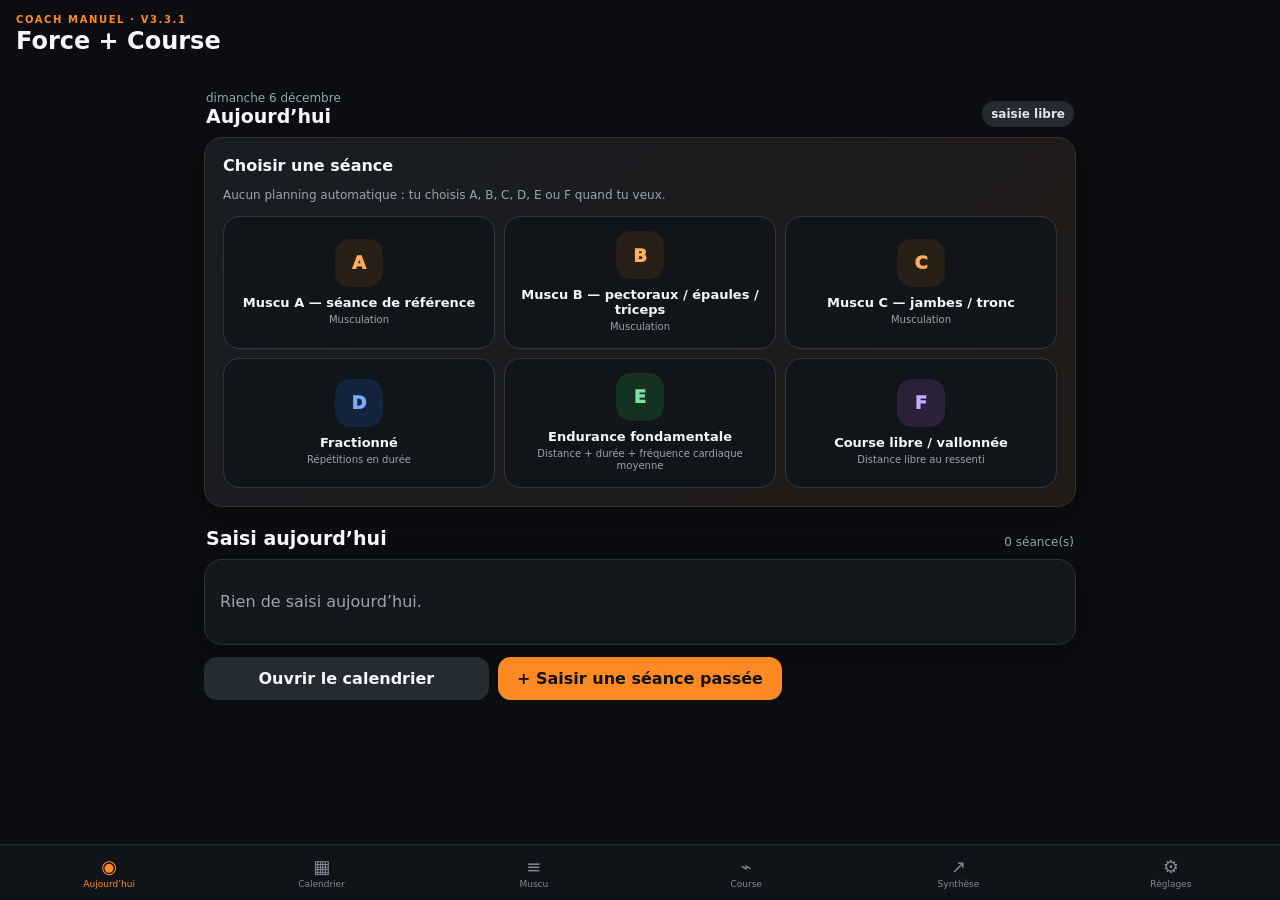
==== commit 7d40d224: "Add files via upload" ====
--- a/index.html
+++ b/index.html
@@ -8,7 +8,7 @@
   <meta name="apple-mobile-web-app-status-bar-style" content="black-translucent" />
   <meta http-equiv="Cache-Control" content="no-cache, no-store, must-revalidate" />
   <title>Coach Force + Course</title>
-  <link rel="manifest" href="./manifest.webmanifest?v=3.3.0" />
+  <link rel="manifest" href="./manifest.webmanifest?v=3.3.1" />
   <link rel="icon" href="./icon-192.png?v=3.3.0" />
   <link rel="apple-touch-icon" href="./icon-192.png?v=3.3.0" />
   <style>
@@ -73,6 +73,7 @@
 .week-grid{display:grid;grid-template-columns:repeat(7,1fr);gap:6px}.week-day{min-height:105px;border:1px solid #292f36;background:#101318;border-radius:13px;padding:8px;cursor:pointer}.week-day.today{border-color:var(--accent)}.week-day.selected{background:#1d232a}.week-day>strong{display:block;font-size:20px;margin:4px 0 7px}
 .year-grid{display:grid;grid-template-columns:repeat(2,1fr);gap:9px}.year-card{background:#101318;color:var(--text);border:1px solid #2b3139;border-radius:14px;padding:12px;text-align:left}.year-card strong{text-transform:capitalize}.year-counts{display:grid;grid-template-columns:1fr 1fr;gap:5px;margin-top:8px;font-size:11px;color:var(--muted)}.year-counts .runtext{color:#79adff}
 .run-plan-row{display:grid;grid-template-columns:1fr auto;gap:10px;align-items:center;padding:12px 0;border-bottom:1px solid #282e36}.run-plan-row:last-child{border-bottom:0}
+.backdate-bar{display:grid;grid-template-columns:1fr auto;gap:9px;align-items:end}.backdate-bar label{margin-top:0}.past-badge{background:#302717;color:#ffd18b}.selected-date-card{scroll-margin-top:84px}.date-action{margin-top:10px}
 @media(max-width:620px){.week-grid{grid-template-columns:repeat(7,minmax(42px,1fr));overflow-x:auto}.week-day{min-width:42px;padding:6px}.week-day .dot{display:block;margin-bottom:3px}.year-grid{grid-template-columns:1fr 1fr}}
 
 @media(max-width:380px){.nav-btn small{font-size:8px}.bottom-nav{padding-left:0;padding-right:0}.day{min-height:66px;padding:5px}.dot{font-size:8px}.set-grid{grid-template-columns:24px 48px 1fr 1fr 42px 36px}.refcell{font-size:9px;padding:3px}}
@@ -93,7 +94,7 @@
   <div id="app">
     <header class="topbar">
       <div>
-        <div class="eyebrow">COACH MANUEL · V3.3.0</div>
+        <div class="eyebrow">COACH MANUEL · V3.3.1</div>
         <h1>Force + Course</h1>
       </div>
       <button id="installBtn" class="ghost hidden">Installer</button>
@@ -111,9 +112,9 @@
   <dialog id="sessionDialog"><div id="sessionDialogContent"></div></dialog>
   <dialog id="quickDialog"><div id="quickDialogContent"></div></dialog>
 <script>
-const APP_VERSION="3.3.0";
+const APP_VERSION="3.3.1";
 const STORE="coach10k_force_v2"; // même clé : conserve l'historique et les références muscu
-const LIBRARY_VERSION=7;
+const LIBRARY_VERSION=8;
 
 function clone(x){return JSON.parse(JSON.stringify(x))}
 function uid(){return (crypto.randomUUID?crypto.randomUUID():`${Date.now()}_${Math.random().toString(16).slice(2)}`)}
@@ -126,8 +127,14 @@
 function fmtDate(isoOrKey){const d=String(isoOrKey).length===10?parseDateKey(isoOrKey):new Date(isoOrKey);return d.toLocaleDateString("fr-FR",{weekday:"short",day:"2-digit",month:"short"})}
 function fmtLongDate(k){return parseDateKey(k).toLocaleDateString("fr-FR",{weekday:"long",day:"numeric",month:"long",year:"numeric"})}
 function historyDateKey(h){return h.dateKey||dateKey(new Date(h.date))}
+function isFutureKey(k){return parseDateKey(k).getTime()>parseDateKey(todayKey()).getTime()}
+function isPastKey(k){return parseDateKey(k).getTime()<parseDateKey(todayKey()).getTime()}
 function num(v){const x=+v;return isFinite(x)?x:0}
 function avg(arr){return arr.length?arr.reduce((a,b)=>a+b,0)/arr.length:null}
+function parseDurationInput(v){const t=String(v??"").trim();if(!t)return 0;if(/^\d+(?:[.,]\d+)?$/.test(t))return Math.round(parseFloat(t.replace(",","."))*60);const parts=t.split(":").map(x=>x.trim());if(parts.length===2&&parts.every(x=>/^\d+$/.test(x)))return (+parts[0])*60+(+parts[1]);if(parts.length===3&&parts.every(x=>/^\d+$/.test(x)))return (+parts[0])*3600+(+parts[1])*60+(+parts[2]);return 0}
+function durationTextFromSec(sec){sec=Math.max(0,Math.round(num(sec)));if(!sec)return "—";const h=Math.floor(sec/3600),m=Math.floor((sec%3600)/60),s=sec%60;return h?`${h}:${pad(m)}:${pad(s)}`:`${m}:${pad(s)}`}
+function durationLabel(h){if(num(h?.durationSec)>0)return durationTextFromSec(h.durationSec);if(num(h?.duration)>0){const sec=Math.round(num(h.duration)*60);return sec%60===0?`${Math.round(num(h.duration))} min`:durationTextFromSec(sec)}return "—"}
+function paceFromRun(h){const km=num(h?.run?.distance),sec=num(h?.durationSec)||num(h?.duration)*60;if(!km||!sec)return "";const p=sec/km,m=Math.floor(p/60),s=Math.round(p%60);return `${m}:${pad(s)}/km`}
 function esc(s=""){return String(s).replace(/[&<>"']/g,m=>({"&":"&amp;","<":"&lt;",">":"&gt;",'"':"&quot;","'":"&#039;"}[m]))}
 
 const LEGACY_A_REFERENCE={
@@ -222,23 +229,23 @@
 function sessionLine(h){const title=h.type==="strength"?(sessionBy(h.code)?.title||h.code):runTitle(h.code,h);let detail="";
   if(h.type==="strength")detail=`${h.duration||"—"} min`;
   else if(h.code==="D")detail=`${h.run?.completedReps||0} × ${h.run?.effortMin||0} min · récup ${h.run?.recoveryMin||0} min`;
-  else if(h.code==="E")detail=`${h.run?.distance||0} km · ${h.duration||0} min · FC moy. ${h.run?.avgHr||"—"}`;
-  else if(h.code==="F")detail=`${h.run?.distance||0} km${h.duration?` · ${h.duration} min`:""}`;
-  else detail=`${h.run?.distance?`${h.run.distance} km · `:""}${h.duration||"—"} min`;
+  else if(h.code==="E"){const pace=paceFromRun(h);detail=`${h.run?.distance||0} km · ${durationLabel(h)} · FC moy. ${h.run?.avgHr||"—"}${pace?` · ${pace}`:""}`}
+  else if(h.code==="F"){const pace=paceFromRun(h);detail=`${h.run?.distance||0} km${durationLabel(h)!=="—"?` · ${durationLabel(h)}`:""}${pace?` · ${pace}`:""}`}
+  else detail=`${h.run?.distance?`${h.run.distance} km · `:""}${durationLabel(h)}`;
   return `<div class="session-line"><div class="code ${codeClass(h.code,h.type)}">${esc(displayCode(h.code))}</div><div><strong>${esc(title)}</strong><div class="small">${esc(detail)}</div></div><span class="badge good">✓</span></div>`}
 function renderToday(){const k=todayKey(),hs=historyOn(k),d=new Date().toLocaleDateString("fr-FR",{weekday:"long",day:"numeric",month:"long"});view.innerHTML=`
   <div class="section-title"><div><div class="small">${esc(d)}</div><h2>Aujourd’hui</h2></div><span class="badge">saisie libre</span></div>
   <section class="card hero"><h3>Choisir une séance</h3><p class="small">Aucun planning automatique : tu choisis A, B, C, D, E ou F quand tu veux.</p>${choicesHTML(k)}</section>
   <div class="section-title"><h2>Saisi aujourd’hui</h2><span class="small">${hs.length} séance(s)</span></div><section class="card">${hs.length?hs.map(sessionLine).join(""):`<p class="muted">Rien de saisi aujourd’hui.</p>`}</section>
-  <button class="secondary full" onclick="activeTab='activity';selectedDate='${k}';render()">Ouvrir le calendrier</button>`}
+  <div class="action-grid"><button class="secondary" onclick="activeTab='activity';selectedDate='${k}';render()">Ouvrir le calendrier</button><button class="primary" onclick="openBackdateChooser()">+ Saisir une séance passée</button></div>`}
 
 function renderSessions(){const k=todayKey(),strength=state.sessions.filter(s=>s.type==="strength");view.innerHTML=`<div class="section-title"><div><h2>Musculation</h2><div class="small">A · B · C — fonctionnement manuel</div></div><span class="badge accent">références auto</span></div>
-  <section class="card"><div class="notice">Tu déclenches toi-même A, B ou C. La colonne <strong>Réf</strong> reprend la dernière séance du même type. Plusieurs séances muscu le même jour restent possibles.</div></section>
-  ${strength.map(s=>`<div class="card session-card clickable" onclick="openSession('${s.code}','${k}')"><div class="code">${s.code}</div><div><strong>${esc(s.title)}</strong><p>${esc(s.goal)} · ≈ ${s.duration} min</p></div><div class="chev">›</div></div>`).join("")}`}
+  <section class="card"><div class="notice">Tu déclenches toi-même A, B ou C. La colonne <strong>Réf</strong> reprend la dernière séance antérieure du même type. Plusieurs séances muscu le même jour restent possibles.</div><div class="backdate-bar date-action"><div><label>Date de la séance</label><input id="strengthEntryDate" type="date" max="${k}" value="${k}"></div><button class="secondary" onclick="document.getElementById('strengthEntryDate').value='${dateKey(addDays(parseDateKey(k),-1))}'">Hier</button></div></section>
+  ${strength.map(s=>`<div class="card session-card clickable" onclick="openSessionFromDateInput('${s.code}','strengthEntryDate')"><div class="code">${s.code}</div><div><strong>${esc(s.title)}</strong><p>${esc(s.goal)} · ≈ ${s.duration} min</p></div><div class="chev">›</div></div>`).join("")}`}
 
 function lastRunEntries(n=8){return state.history.filter(h=>h.type==="run").sort((a,b)=>new Date(b.date)-new Date(a.date)).slice(0,n)}
 function renderRunning(){const k=todayKey(),runs=state.sessions.filter(s=>s.type==="run"),todayRun=historyOn(k).find(h=>h.type==="run"),last=lastRunEntries();view.innerHTML=`<div class="section-title"><div><h2>Course</h2><div class="small">D · E · F — aucune séance planifiée automatiquement</div></div><span class="badge blue">1 course / jour</span></div>
-  <section class="card">${todayRun?sessionLine(todayRun):`<p class="muted">Aucune course saisie aujourd’hui.</p>`}${!todayRun?`<div style="margin-top:10px">${runs.map(s=>`<button class="secondary full" style="margin-top:8px;text-align:left" onclick="openSession('${s.code}','${k}')"><strong>${s.code} · ${esc(s.title)}</strong><br><span class="small">${esc(s.note)}</span></button>`).join("")}</div>`:""}</section>
+  <section class="card">${todayRun?sessionLine(todayRun):`<p class="muted">Aucune course saisie aujourd’hui.</p>`}<div class="backdate-bar date-action"><div><label>Date de la course à saisir</label><input id="runEntryDate" type="date" max="${k}" value="${k}"></div><button class="secondary" onclick="document.getElementById('runEntryDate').value='${dateKey(addDays(parseDateKey(k),-1))}'">Hier</button></div><div style="margin-top:10px">${runs.map(s=>`<button class="secondary full" style="margin-top:8px;text-align:left" onclick="openSessionFromDateInput('${s.code}','runEntryDate')"><strong>${s.code} · ${esc(s.title)}</strong><br><span class="small">${esc(s.note)}</span></button>`).join("")}</div></section>
   <section class="card"><div class="run-detail"><span class="badge blue">D</span><h3 style="margin-top:8px">Fractionné</h3><div class="run-block"><strong>Par défaut :</strong> 5 × 4 min<br><strong>Récupération :</strong> 3 min, déclenchée quand tu valides une répétition.</div></div>
   <div class="run-detail"><span class="badge good">E</span><h3 style="margin-top:8px">Endurance fondamentale</h3><div class="run-block">Saisie : kilomètres · durée · fréquence cardiaque moyenne.<br><strong>Repère FC moy. :</strong> ≤ ${state.settings.hrEfMax} bpm.</div></div>
   <div class="run-detail"><span class="badge">F</span><h3 style="margin-top:8px">Course libre / vallonnée</h3><div class="run-block">Distance libre, au ressenti, sans cible de fréquence cardiaque.</div></div></section>
@@ -247,12 +254,15 @@
 function monthHist(cursor=calendarCursor){const y=cursor.getFullYear(),m=cursor.getMonth();return state.history.filter(h=>{const d=parseDateKey(historyDateKey(h));return d.getFullYear()===y&&d.getMonth()===m})}
 function monthSummaryHTML(cursor=calendarCursor){const hs=monthHist(cursor),counts={A:0,B:0,C:0,D:0,E:0,F:0};hs.forEach(h=>{if(counts[h.code]!=null)counts[h.code]++});const muscu=hs.filter(h=>h.type==="strength").length,run=hs.filter(h=>h.type==="run").length;return `<div class="month-summary"><div class="summary-chip"><strong>${muscu}</strong><span>muscu</span></div><div class="summary-chip"><strong>${run}</strong><span>course</span></div><div class="summary-chip"><strong>${hs.length}</strong><span>total</span></div>${Object.entries(counts).map(([c,n])=>`<div class="summary-chip"><strong>${n}</strong><span>${c}</span></div>`).join("")}</div>`}
 function calendarDay(d,currentMonth){const k=dateKey(d),hs=historyOn(k),cls=["day",d.getMonth()!==currentMonth?"other":"",k===todayKey()?"today":"",k===selectedDate?"selected":""].filter(Boolean).join(" ");return `<div class="${cls}" onclick="selectCalendarDay('${k}')"><div class="daynum">${d.getDate()}</div><div class="daydots">${hs.slice(0,4).map(h=>`<span class="dot ${h.type==="run"?"run":"strength"} done">${esc(displayCode(h.code))}</span>`).join("")}</div>${hs.length>4?`<div class="daymore">+${hs.length-4}</div>`:""}</div>`}
-function renderDayDetail(k){const hs=historyOn(k),future=k>todayKey();return `<div class="section-title"><div><div class="small">${esc(fmtLongDate(k))}</div><h2>Détail</h2></div>${!future?`<button class="primary" onclick="chooseSessionForDate('${k}')">+ Saisir</button>`:""}</div><section class="card">${hs.length?hs.map(h=>`${sessionLine(h)}<button class="ghost" style="margin:0 0 10px 56px" onclick="deleteHistory('${h.id}')">Supprimer</button>`).join(""):`<p class="muted">${future?"Aucune planification : la séance apparaîtra ici seulement après ta saisie.":"Aucune séance saisie ce jour."}</p>`}</section>`}
-function renderActivity(){const first=new Date(calendarCursor.getFullYear(),calendarCursor.getMonth(),1,12),gridStart=startOfWeek(first),days=Array.from({length:42},(_,i)=>addDays(gridStart,i));view.innerHTML=`<div class="section-title"><div><h2>Calendrier</h2><div class="small">Uniquement les séances réellement saisies</div></div><span class="badge">A · B · C · D · E · F</span></div><section class="card"><div class="calendar-head"><button class="ghost" onclick="moveMonth(-1)">‹</button><div class="calendar-title">${esc(monthTitle(first))}</div><div class="row"><button class="ghost" onclick="goTodayCalendar()">Aujourd’hui</button><button class="ghost" onclick="moveMonth(1)">›</button></div></div>${monthSummaryHTML(first)}<div class="calendar-weekdays"><div>Lun</div><div>Mar</div><div>Mer</div><div>Jeu</div><div>Ven</div><div>Sam</div><div>Dim</div></div><div class="calendar-grid">${days.map(d=>calendarDay(d,first.getMonth())).join("")}</div></section>${renderDayDetail(selectedDate)}`}
+function renderDayDetail(k){const hs=historyOn(k),future=isFutureKey(k);return `<div id="dayDetail" class="selected-date-card"><div class="section-title"><div><div class="small">${esc(fmtLongDate(k))}</div><h2>Détail</h2></div>${!future?`<button class="primary" onclick="chooseSessionForDate('${k}')">+ Saisir</button>`:""}</div><section class="card">${!future?`<div class="notice ${isPastKey(k)?"warn":"good"}">${isPastKey(k)?"Saisie a posteriori autorisée : choisis A, B, C, D, E ou F pour cette date.":"Tu peux saisir une séance pour aujourd’hui."}</div>`:""}${hs.length?hs.map(h=>`${sessionLine(h)}<button class="ghost" style="margin:0 0 10px 56px" onclick="deleteHistory('${h.id}')">Supprimer</button>`).join(""):`<p class="muted">${future?"Aucune planification : la séance apparaîtra ici seulement après ta saisie.":"Aucune séance saisie ce jour."}</p>`}${!future?`<button class="primary full" style="margin-top:12px" onclick="chooseSessionForDate('${k}')">+ Saisir une séance le ${esc(fmtDate(k))}</button>`:""}</section></div>`}
+function renderActivity(){const first=new Date(calendarCursor.getFullYear(),calendarCursor.getMonth(),1,12),gridStart=startOfWeek(first),days=Array.from({length:42},(_,i)=>addDays(gridStart,i));view.innerHTML=`<div class="section-title"><div><h2>Calendrier</h2><div class="small">Uniquement les séances réellement saisies</div></div><span class="badge">A · B · C · D · E · F</span></div><section class="card"><button class="primary full" style="margin-bottom:12px" onclick="openBackdateChooser(selectedDate)">+ Saisir aujourd’hui ou une date passée</button><div class="calendar-head"><button class="ghost" onclick="moveMonth(-1)">‹</button><div class="calendar-title">${esc(monthTitle(first))}</div><div class="row"><button class="ghost" onclick="goTodayCalendar()">Aujourd’hui</button><button class="ghost" onclick="moveMonth(1)">›</button></div></div>${monthSummaryHTML(first)}<div class="calendar-weekdays"><div>Lun</div><div>Mar</div><div>Mer</div><div>Jeu</div><div>Ven</div><div>Sam</div><div>Dim</div></div><div class="calendar-grid">${days.map(d=>calendarDay(d,first.getMonth())).join("")}</div></section>${renderDayDetail(selectedDate)}`}
 function moveMonth(n){calendarCursor=new Date(calendarCursor.getFullYear(),calendarCursor.getMonth()+n,1,12);render()}
 function goTodayCalendar(){calendarCursor=new Date(new Date().getFullYear(),new Date().getMonth(),1,12);selectedDate=todayKey();render()}
-function selectCalendarDay(k){selectedDate=k;calendarCursor=new Date(parseDateKey(k).getFullYear(),parseDateKey(k).getMonth(),1,12);render()}
-function chooseSessionForDate(k){if(k>todayKey())return;const c=document.getElementById("quickDialogContent");c.innerHTML=`<div class="dialog-inner"><div class="dialog-head"><div><div class="small">SAISIR UNE SÉANCE</div><h2 style="margin:0">${esc(fmtDate(k))}</h2></div><button class="close" onclick="quickDialog.close()">×</button></div>${state.sessions.map(s=>`<div class="card session-card clickable" onclick="quickDialog.close();openSession('${s.code}','${k}')"><div class="code ${codeClass(s.code,s.type)}">${s.code}</div><div><strong>${esc(s.title)}</strong><p>${esc(s.goal)}</p></div><div class="chev">›</div></div>`).join("")}</div>`;quickDialog.showModal()}
+function selectCalendarDay(k){selectedDate=k;calendarCursor=new Date(parseDateKey(k).getFullYear(),parseDateKey(k).getMonth(),1,12);render();setTimeout(()=>document.getElementById("dayDetail")?.scrollIntoView({behavior:"smooth",block:"start"}),0)}
+function openBackdateChooser(defaultK=null){const max=todayKey(),value=(defaultK&&!isFutureKey(defaultK))?defaultK:max,yesterday=dateKey(addDays(parseDateKey(max),-1));const c=document.getElementById("quickDialogContent");c.innerHTML=`<div class="dialog-inner"><div class="dialog-head"><div><div class="small">SAISIE LIBRE</div><h2 style="margin:0">Choisir la date</h2></div><button class="close" onclick="quickDialog.close()">×</button></div><div class="notice">Tu peux saisir aujourd’hui ou n’importe quelle date passée. Aucune planification à l’avance.</div><label>Date de la séance</label><input id="backdateInput" type="date" max="${max}" value="${value}"><div class="action-grid"><button class="secondary" onclick="document.getElementById('backdateInput').value='${yesterday}'">Hier</button><button class="primary" onclick="chooseSessionFromBackdate()">Continuer</button></div></div>`;quickDialog.showModal()}
+function chooseSessionFromBackdate(){const k=document.getElementById("backdateInput")?.value;if(!k)return;if(isFutureKey(k)){alert("Choisis aujourd’hui ou une date passée.");return}quickDialog.close();selectedDate=k;calendarCursor=new Date(parseDateKey(k).getFullYear(),parseDateKey(k).getMonth(),1,12);chooseSessionForDate(k)}
+function openSessionFromDateInput(code,inputId){const k=document.getElementById(inputId)?.value||todayKey();if(isFutureKey(k)){alert("Choisis aujourd’hui ou une date passée.");return}openSession(code,k)}
+function chooseSessionForDate(k){if(isFutureKey(k))return;const c=document.getElementById("quickDialogContent");c.innerHTML=`<div class="dialog-inner"><div class="dialog-head"><div><div class="small">SAISIR UNE SÉANCE${isPastKey(k)?" PASSÉE":""}</div><h2 style="margin:0">${esc(fmtLongDate(k))}</h2></div><button class="close" onclick="quickDialog.close()">×</button></div>${state.sessions.map(s=>`<div class="card session-card clickable" onclick="quickDialog.close();openSession('${s.code}','${k}')"><div class="code ${codeClass(s.code,s.type)}">${s.code}</div><div><strong>${esc(s.title)}</strong><p>${esc(s.goal)}</p></div><div class="chev">›</div></div>`).join("")}</div>`;quickDialog.showModal()}
 
 function strengthRecords(){const map=new Map();state.history.filter(h=>h.type==="strength"&&h.strength).forEach(h=>{Object.entries(h.strength).forEach(([name,sets])=>{(Array.isArray(sets)?sets:[]).filter(x=>x&&x.done&&num(x.kg)>0).forEach(x=>{const cur=map.get(name);if(!cur||num(x.kg)>cur.kg)map.set(name,{name,kg:num(x.kg),date:historyDateKey(h),code:h.code})})})});const order=[];state.sessions.filter(s=>s.type==="strength").forEach(s=>s.exercises.forEach(e=>{if(!order.includes(e.name))order.push(e.name)}));[...map.keys()].forEach(n=>{if(!order.includes(n))order.push(n)});return order.map(name=>map.get(name)||{name,kg:null,date:null,code:null})}
 function allSummary(){const hs=state.history,muscu=hs.filter(h=>h.type==="strength"),runs=hs.filter(h=>h.type==="run"),d=runs.filter(h=>h.code==="D"),e=runs.filter(h=>h.code==="E"),f=runs.filter(h=>h.code==="F");return {total:hs.length,muscu:muscu.length,runs:runs.length,dCount:d.length,dReps:d.reduce((n,h)=>n+num(h.run?.completedReps),0),dWork:d.reduce((n,h)=>n+num(h.run?.completedReps)*num(h.run?.effortMin),0),eCount:e.length,eKm:e.reduce((n,h)=>n+num(h.run?.distance),0),eHr:avg(e.map(h=>num(h.run?.avgHr)).filter(Boolean)),eOk:e.filter(h=>num(h.run?.avgHr)>0&&num(h.run?.avgHr)<=num(state.settings.hrEfMax)).length,fCount:f.length,fKm:f.reduce((n,h)=>n+num(h.run?.distance),0)}}
@@ -263,15 +273,15 @@
 
 function renderSettings(){view.innerHTML=`<div class="section-title"><h2>Réglages & données</h2></div><section class="card"><h3>Endurance fondamentale E</h3><label>FC moyenne maximale de référence (bpm)</label><input id="hrEfMax" type="number" min="80" max="200" value="${state.settings.hrEfMax}"><button class="primary full" style="margin-top:12px" onclick="saveHrSetting()">Enregistrer</button></section>
   <section class="card"><h3>Séances muscu</h3><p class="small">Tu peux modifier A, B ou C. L'historique reste conservé.</p><div class="action-grid"><button class="secondary" onclick="editStrength('A')">Modifier A</button><button class="secondary" onclick="editStrength('B')">Modifier B</button><button class="secondary" onclick="editStrength('C')">Modifier C</button></div></section>
-  <section class="card"><h3>Fonctionnement</h3><div class="notice good">Aucun planning automatique. Le calendrier reste vide tant que tu n'as rien saisi. A/B/C = muscu, D = fractionné, E = endurance fondamentale, F = course libre. Maximum 1 course par jour ; la muscu peut être ajoutée plusieurs fois.</div></section>
+  <section class="card"><h3>Fonctionnement</h3><div class="notice good">Aucun planning automatique. Le calendrier reste vide tant que tu n'as rien saisi. A/B/C = muscu, D = fractionné, E = endurance fondamentale, F = course libre. Maximum 1 course par jour ; la muscu peut être ajoutée plusieurs fois. La saisie a posteriori est autorisée depuis le calendrier, Muscu ou Course.</div></section>
   <section class="card"><h3>Sauvegarde</h3><div class="action-grid"><button class="secondary" onclick="exportData()">Exporter JSON</button><label class="secondary" style="text-align:center;margin:0">Importer JSON<input id="importFile" type="file" accept="application/json" onchange="importData(this.files[0])" style="display:none"></label><button class="ghost" onclick="clearCaches()">Forcer mise à jour</button></div><div class="small" style="margin-top:10px">Version ${APP_VERSION} · données stockées sur cet appareil.</div></section>
   <section class="card"><h3>Règles d'entraînement</h3><div class="notice">Pas de 1RM ni de répétitions forcées. Garde une respiration continue sous charge. Les consignes de ton équipe médicale priment sur l'app et tu arrêtes l'effort en cas de symptôme inhabituel.</div></section>`}
 function saveHrSetting(){state.settings.hrEfMax=Math.max(80,Math.min(200,num(document.getElementById("hrEfMax").value)||140));const e=sessionBy("E");if(e?.run)e.run.hrMax=state.settings.hrEfMax;save();render()}
 
 let workoutDraft=null,restTimer=null,restRemaining=0,restOnDone=null,workoutTimer=null,workoutStart=0,dCompleted=0,dRecoveryActive=false;
-function openSession(code,k=todayKey()){const s=sessionBy(code);if(!s)return;if(k>todayKey()){alert("Pas de planification en avance : saisis la séance le jour même ou après l'avoir faite.");return}if(s.type==="run"&&hasRunOn(k)){alert("Une course est déjà enregistrée ce jour. Maximum : 1 séance course par jour.");return}workoutDraft={code,dateKey:k};workoutStart=Date.now();restRemaining=0;restOnDone=null;dCompleted=0;dRecoveryActive=false;if(s.type==="strength")openStrengthSession(s,k);else openRunSession(s,k);sessionDialog.showModal();startWorkoutClock()}
-function openStrengthSession(s,k){document.getElementById("sessionDialogContent").innerHTML=`<div class="dialog-inner"><div class="dialog-head"><div><div class="small">${s.code} · MUSCULATION · ${esc(fmtDate(k))}</div><h2 style="margin:0">${esc(s.title)}</h2></div><button class="close" onclick="closeSession()">×</button></div><div class="row between"><span id="elapsedBox" class="elapsed">00:00</span><span class="badge">objectif ≤ ${state.settings.maxSessionMin||60} min</span></div><div id="timerBox"></div><div class="notice">${esc(s.note||"")}</div>${s.exercises.map((e,ei)=>exerciseHTML(s,e,ei)).join("")}<div class="form-grid"><div><label>RPE séance 1–10</label><input id="workRpe" type="number" min="1" max="10" step=".5" value="7"></div><div><label>Durée (min)</label><input id="workDuration" type="number" placeholder="auto si aujourd'hui"></div></div><label>Notes</label><textarea id="workNotes" placeholder="Technique, sensations, réglages…"></textarea><button class="primary full" style="margin-top:14px" onclick="finishStrength()">Enregistrer la séance</button></div>`}
-function lastExerciseSets(code,name){const last=state.history.filter(h=>h.code===code&&h.strength?.[name]).sort((a,b)=>new Date(b.date)-new Date(a.date))[0];return last?last.strength[name]:null}
+function openSession(code,k=todayKey()){const s=sessionBy(code);if(!s)return;if(isFutureKey(k)){alert("Pas de planification en avance : choisis aujourd’hui ou une date passée.");return}if(s.type==="run"&&hasRunOn(k)){alert("Une course est déjà enregistrée ce jour. Maximum : 1 séance course par jour.");return}workoutDraft={code,dateKey:k,backdated:isPastKey(k)};workoutStart=Date.now();restRemaining=0;restOnDone=null;dCompleted=0;dRecoveryActive=false;if(s.type==="strength")openStrengthSession(s,k);else openRunSession(s,k);sessionDialog.showModal();if(!workoutDraft.backdated)startWorkoutClock()}
+function openStrengthSession(s,k){document.getElementById("sessionDialogContent").innerHTML=`<div class="dialog-inner"><div class="dialog-head"><div><div class="small">${s.code} · MUSCULATION · ${esc(fmtDate(k))}</div><h2 style="margin:0">${esc(s.title)}</h2></div><button class="close" onclick="closeSession()">×</button></div><div class="row between"><span id="elapsedBox" class="elapsed">${workoutDraft.backdated?"Saisie passée":"00:00"}</span><span class="badge ${workoutDraft.backdated?"past-badge":""}">${workoutDraft.backdated?"a posteriori":`objectif ≤ ${state.settings.maxSessionMin||60} min`}</span></div><div id="timerBox"></div><div class="notice">${workoutDraft.backdated?"Saisie a posteriori : entre les charges, reps et la durée réellement faites. ":""}${esc(s.note||"")}</div>${s.exercises.map((e,ei)=>exerciseHTML(s,e,ei)).join("")}<div class="form-grid"><div><label>RPE séance 1–10</label><input id="workRpe" type="number" min="1" max="10" step=".5" value="7"></div><div><label>Durée (min)</label><input id="workDuration" type="number" value="${workoutDraft.backdated?s.duration:""}" placeholder="auto si aujourd'hui"></div></div><label>Notes</label><textarea id="workNotes" placeholder="Technique, sensations, réglages…"></textarea><button class="primary full" style="margin-top:14px" onclick="finishStrength()">Enregistrer la séance</button></div>`}
+function lastExerciseSets(code,name,beforeKey=workoutDraft?.dateKey||null){const items=state.history.filter(h=>h.code===code&&h.strength?.[name]&&(!beforeKey||historyDateKey(h)<=beforeKey)).sort((a,b)=>new Date(b.date)-new Date(a.date));const last=items[0];return last?last.strength[name]:null}
 function parseRepNumber(v){const m=String(v??"").match(/\d+/);return m?+m[0]:0}
 function targetRepHigh(txt){const nums=(String(txt).match(/\d+/g)||[]).map(Number);return nums.length?Math.max(...nums):0}
 function isTimedExercise(e){return e?.unit==="min"||/(gainage|planche|plank)/i.test(e?.name||"")}
@@ -282,20 +292,20 @@
 function startRest(sec,onDone=null){clearInterval(restTimer);restOnDone=onDone;restRemaining=Math.max(0,Math.round(num(sec)));paintTimer();restTimer=setInterval(()=>{restRemaining--;paintTimer();if(restRemaining<=0){clearInterval(restTimer);if(navigator.vibrate)navigator.vibrate([120,80,120]);const cb=restOnDone;restOnDone=null;if(cb)cb()}},1000)}
 function skipRest(){clearInterval(restTimer);restRemaining=0;paintTimer();const cb=restOnDone;restOnDone=null;if(cb)cb()}
 function paintTimer(){const box=document.getElementById("timerBox");if(!box)return;if(restRemaining<=0){box.innerHTML="";return}box.innerHTML=`<div class="timerbar"><div><div class="small">RÉCUPÉRATION</div><div class="timerbig">${Math.floor(restRemaining/60)}:${pad(restRemaining%60)}</div></div><button class="ghost" onclick="skipRest()">Passer</button></div>`}
-function finishStrength(){const s=sessionBy(workoutDraft.code),strength={};s.exercises.forEach((e,ei)=>{strength[e.name]=Array.from({length:e.sets},(_,si)=>({kg:num(document.getElementById(`kg_${ei}_${si}`).value),reps:document.getElementById(`reps_${ei}_${si}`).value||"",rir:document.getElementById(`rir_${ei}_${si}`).value===""?null:num(document.getElementById(`rir_${ei}_${si}`).value),done:document.getElementById(`done_${ei}_${si}`).classList.contains("done")}))});const elapsed=Math.max(1,Math.round((Date.now()-workoutStart)/60000)),manual=num(document.getElementById("workDuration").value);const h={id:uid(),code:s.code,type:"strength",date:historyTimestampForKey(workoutDraft.dateKey),dateKey:workoutDraft.dateKey,duration:manual||elapsed,rpe:num(document.getElementById("workRpe").value),notes:document.getElementById("workNotes").value,strength};state.history.push(h);save();closeSession();activeTab="activity";selectedDate=workoutDraft.dateKey;calendarCursor=new Date(parseDateKey(selectedDate).getFullYear(),parseDateKey(selectedDate).getMonth(),1,12);render()}
+function finishStrength(){const s=sessionBy(workoutDraft.code),strength={};s.exercises.forEach((e,ei)=>{strength[e.name]=Array.from({length:e.sets},(_,si)=>({kg:num(document.getElementById(`kg_${ei}_${si}`).value),reps:document.getElementById(`reps_${ei}_${si}`).value||"",rir:document.getElementById(`rir_${ei}_${si}`).value===""?null:num(document.getElementById(`rir_${ei}_${si}`).value),done:document.getElementById(`done_${ei}_${si}`).classList.contains("done")}))});const elapsed=Math.max(1,Math.round((Date.now()-workoutStart)/60000)),manual=num(document.getElementById("workDuration").value),finalDuration=manual||(workoutDraft.backdated?s.duration:elapsed);const h={id:uid(),code:s.code,type:"strength",date:historyTimestampForKey(workoutDraft.dateKey),dateKey:workoutDraft.dateKey,duration:finalDuration,rpe:num(document.getElementById("workRpe").value),notes:document.getElementById("workNotes").value,strength};state.history.push(h);save();closeSession();activeTab="activity";selectedDate=workoutDraft.dateKey;calendarCursor=new Date(parseDateKey(selectedDate).getFullYear(),parseDateKey(selectedDate).getMonth(),1,12);render()}
 
 function lastRunOf(code){return state.history.filter(h=>h.code===code&&h.type==="run").sort((a,b)=>new Date(b.date)-new Date(a.date))[0]}
 function openRunSession(s,k){const last=lastRunOf(s.code),r=s.run||{};let body="";if(s.code==="D"){const lr=last?.run||{};body=`<div class="notice">Choisis le nombre de répétitions et la durée d'effort. À chaque validation d'une répétition, le repos se déclenche automatiquement.</div><div class="run-fields"><div><label>Répétitions prévues</label><input id="dReps" type="number" min="1" max="30" value="${lr.plannedReps||r.reps||5}" oninput="updateDStatus()"></div><div><label>Effort par répétition (min)</label><input id="dEffort" type="number" min=".5" max="30" step=".5" value="${lr.effortMin||r.effortMin||4}" oninput="updateDStatus()"></div><div><label>Repos (min)</label><input id="dRecovery" type="number" min="0" max="15" step=".5" value="${lr.recoveryMin||r.recoveryMin||3}" oninput="updateDStatus()"></div><div><label>Répétitions réalisées</label><input id="dCompletedInput" type="number" min="0" max="30" value="0" oninput="syncDCompleted()"></div></div><div id="intervalBox" class="interval-box"></div><div id="timerBox"></div><label>Notes</label><textarea id="runNotes" placeholder="Allure, sensations, terrain…"></textarea><button class="primary full" style="margin-top:14px" onclick="finishRunD()">Enregistrer D</button>`}
-  if(s.code==="E"){body=`<div class="notice good">Endurance fondamentale : saisis simplement les kilomètres, le temps et la fréquence cardiaque moyenne. Repère : ≤ ${state.settings.hrEfMax} bpm.</div><div class="run-fields"><div><label>Distance (km)</label><input id="eDistance" type="number" min="0" step=".01" placeholder="ex. 8.2"></div><div><label>Durée (min)</label><input id="eDuration" type="number" min="1" placeholder="ex. 50"></div><div><label>FC moyenne (bpm)</label><input id="eHr" type="number" min="50" max="220" oninput="paintEfHr()"></div></div><div id="efHrStatus" class="small" style="margin-top:10px"></div><label>Notes</label><textarea id="runNotes" placeholder="Sensations, parcours…"></textarea><button class="primary full" style="margin-top:14px" onclick="finishRunE()">Enregistrer E</button>`}
-  if(s.code==="F"){body=`<div class="notice">Course libre / vallonnée : pas de cible de fréquence cardiaque. Tu saisis la distance, et le temps si tu veux le conserver.</div><div class="run-fields"><div><label>Distance (km)</label><input id="fDistance" type="number" min="0" step=".01" placeholder="ex. 10"></div><div><label>Durée (min, facultatif)</label><input id="fDuration" type="number" min="0" placeholder="ex. 62"></div></div><label>Notes</label><textarea id="runNotes" placeholder="Vallonné, sensations, parcours…"></textarea><button class="primary full" style="margin-top:14px" onclick="finishRunF()">Enregistrer F</button>`}
-  document.getElementById("sessionDialogContent").innerHTML=`<div class="dialog-inner"><div class="dialog-head"><div><div class="small">${s.code} · COURSE · ${esc(fmtDate(k))}</div><h2 style="margin:0">${esc(s.title)}</h2></div><button class="close" onclick="closeSession()">×</button></div><div class="row between"><span id="elapsedBox" class="elapsed">00:00</span><span class="badge ${s.code==="E"?"good":s.code==="D"?"blue":""}">${esc(s.code)}</span></div>${body}</div>`;setTimeout(()=>{if(s.code==="D")updateDStatus();if(s.code==="E")paintEfHr()},0)}
+  if(s.code==="E"){body=`<div class="notice good">Endurance fondamentale : saisis les kilomètres, le temps exact et la fréquence cardiaque moyenne. Repère : ≤ ${state.settings.hrEfMax} bpm.</div><div class="run-fields"><div><label>Distance (km)</label><input id="eDistance" type="number" min="0" step=".01" placeholder="ex. 9.01"></div><div><label>Temps (mm:ss)</label><input id="eDurationText" inputmode="numeric" placeholder="ex. 51:23"></div><div><label>FC moyenne (bpm)</label><input id="eHr" type="number" min="50" max="220" oninput="paintEfHr()"></div></div><div id="efHrStatus" class="small" style="margin-top:10px"></div><label>Notes</label><textarea id="runNotes" placeholder="Sensations, parcours…"></textarea><button class="primary full" style="margin-top:14px" onclick="finishRunE()">Enregistrer E</button>`}
+  if(s.code==="F"){body=`<div class="notice">Course libre / vallonnée : pas de cible de fréquence cardiaque. Tu saisis la distance, et le temps si tu veux le conserver.</div><div class="run-fields"><div><label>Distance (km)</label><input id="fDistance" type="number" min="0" step=".01" placeholder="ex. 10"></div><div><label>Temps (mm:ss, facultatif)</label><input id="fDurationText" inputmode="numeric" placeholder="ex. 1:02:00 ou 62:00"></div></div><label>Notes</label><textarea id="runNotes" placeholder="Vallonné, sensations, parcours…"></textarea><button class="primary full" style="margin-top:14px" onclick="finishRunF()">Enregistrer F</button>`}
+  document.getElementById("sessionDialogContent").innerHTML=`<div class="dialog-inner"><div class="dialog-head"><div><div class="small">${s.code} · COURSE · ${esc(fmtDate(k))}</div><h2 style="margin:0">${esc(s.title)}</h2></div><button class="close" onclick="closeSession()">×</button></div><div class="row between"><span id="elapsedBox" class="elapsed">${workoutDraft.backdated?"Saisie passée":"00:00"}</span><span class="badge ${workoutDraft.backdated?"past-badge":s.code==="E"?"good":s.code==="D"?"blue":""}">${workoutDraft.backdated?"a posteriori":esc(s.code)}</span></div>${body}</div>`;setTimeout(()=>{if(s.code==="D")updateDStatus();if(s.code==="E")paintEfHr()},0)}
 function syncDCompleted(){dCompleted=Math.max(0,num(document.getElementById("dCompletedInput")?.value));updateDStatus()}
-function updateDStatus(){const box=document.getElementById("intervalBox");if(!box)return;const total=Math.max(1,num(document.getElementById("dReps")?.value)||5),eff=num(document.getElementById("dEffort")?.value)||4,rec=num(document.getElementById("dRecovery")?.value)||3;dCompleted=Math.min(dCompleted,total);const next=Math.min(total,dCompleted+1);box.innerHTML=`<div class="row between"><div><div class="small">FRACTIONNÉ</div><div class="interval-count">${dCompleted} / ${total}</div><div class="interval-note">${dCompleted>=total?"Toutes les répétitions sont validées.":`Prochaine : répétition ${next} · ${eff} min`}</div></div><span class="badge blue">repos ${rec} min</span></div>${dCompleted<total?(dRecoveryActive?`<button class="secondary full" style="margin-top:12px" disabled>Repos en cours…</button>`:`<button class="primary full" style="margin-top:12px" onclick="completeDRep()">✓ Répétition terminée${dCompleted+1<total?" → lancer le repos":""}</button>`):""}`;const inp=document.getElementById("dCompletedInput");if(inp&&num(inp.value)!==dCompleted)inp.value=dCompleted}
+function updateDStatus(){const box=document.getElementById("intervalBox");if(!box)return;const total=Math.max(1,num(document.getElementById("dReps")?.value)||5),eff=num(document.getElementById("dEffort")?.value)||4,rec=num(document.getElementById("dRecovery")?.value)||3;dCompleted=Math.min(dCompleted,total);const next=Math.min(total,dCompleted+1);box.innerHTML=`<div class="row between"><div><div class="small">FRACTIONNÉ</div><div class="interval-count">${dCompleted} / ${total}</div><div class="interval-note">${workoutDraft?.backdated?"Saisie a posteriori : indique directement le nombre de répétitions réalisées.":dCompleted>=total?"Toutes les répétitions sont validées.":`Prochaine : répétition ${next} · ${eff} min`}</div></div><span class="badge blue">repos ${rec} min</span></div>${!workoutDraft?.backdated&&dCompleted<total?(dRecoveryActive?`<button class="secondary full" style="margin-top:12px" disabled>Repos en cours…</button>`:`<button class="primary full" style="margin-top:12px" onclick="completeDRep()">✓ Répétition terminée${dCompleted+1<total?" → lancer le repos":""}</button>`):""}`;const inp=document.getElementById("dCompletedInput");if(inp&&num(inp.value)!==dCompleted)inp.value=dCompleted}
 function completeDRep(){const total=Math.max(1,num(document.getElementById("dReps").value)||5);if(dCompleted>=total||dRecoveryActive)return;dCompleted++;document.getElementById("dCompletedInput").value=dCompleted;const rec=num(document.getElementById("dRecovery").value)||3;if(dCompleted<total&&rec>0){dRecoveryActive=true;startRest(Math.round(rec*60),()=>{dRecoveryActive=false;updateDStatus()})}else{clearInterval(restTimer);restRemaining=0;restOnDone=null;paintTimer()}updateDStatus()}
 function paintEfHr(){const el=document.getElementById("efHrStatus"),inp=document.getElementById("eHr");if(!el||!inp)return;const hr=num(inp.value),max=num(state.settings.hrEfMax)||140;if(!hr){el.textContent=`Repère : FC moyenne ≤ ${max} bpm.`;el.className="small";return}const ok=hr<=max;el.textContent=ok?`FC moyenne dans le repère : ${hr} ≤ ${max} bpm.`:`FC moyenne au-dessus du repère : ${hr} > ${max} bpm.`;el.className=ok?"small hr-ok":"small hr-high"}
 function finishRunD(){const total=Math.max(1,num(document.getElementById("dReps").value)||5),eff=num(document.getElementById("dEffort").value)||4,rec=num(document.getElementById("dRecovery").value)||3,completed=Math.min(total,Math.max(0,num(document.getElementById("dCompletedInput").value)));const estimated=Math.round(completed*eff+Math.max(0,completed-1)*rec);pushRun({id:uid(),code:"D",type:"run",date:historyTimestampForKey(workoutDraft.dateKey),dateKey:workoutDraft.dateKey,duration:estimated,notes:document.getElementById("runNotes").value,run:{plannedReps:total,completedReps:completed,effortMin:eff,recoveryMin:rec}})}
-function finishRunE(){const dist=num(document.getElementById("eDistance").value),dur=num(document.getElementById("eDuration").value),hr=num(document.getElementById("eHr").value);pushRun({id:uid(),code:"E",type:"run",date:historyTimestampForKey(workoutDraft.dateKey),dateKey:workoutDraft.dateKey,duration:dur,notes:document.getElementById("runNotes").value,run:{distance:dist,avgHr:hr,hrMaxRef:num(state.settings.hrEfMax)||140}})}
-function finishRunF(){const dist=num(document.getElementById("fDistance").value),dur=num(document.getElementById("fDuration").value);pushRun({id:uid(),code:"F",type:"run",date:historyTimestampForKey(workoutDraft.dateKey),dateKey:workoutDraft.dateKey,duration:dur,notes:document.getElementById("runNotes").value,run:{distance:dist}})}
+function finishRunE(){const dist=num(document.getElementById("eDistance").value),sec=parseDurationInput(document.getElementById("eDurationText").value),hr=num(document.getElementById("eHr").value);if(!dist||!sec||!hr){alert("Pour E, saisis la distance, le temps et la FC moyenne.");return}pushRun({id:uid(),code:"E",type:"run",date:historyTimestampForKey(workoutDraft.dateKey),dateKey:workoutDraft.dateKey,duration:Math.round(sec/60*100)/100,durationSec:sec,notes:document.getElementById("runNotes").value,run:{distance:dist,avgHr:hr,hrMaxRef:num(state.settings.hrEfMax)||140}})}
+function finishRunF(){const dist=num(document.getElementById("fDistance").value),sec=parseDurationInput(document.getElementById("fDurationText").value);if(!dist){alert("Pour F, saisis au moins la distance.");return}pushRun({id:uid(),code:"F",type:"run",date:historyTimestampForKey(workoutDraft.dateKey),dateKey:workoutDraft.dateKey,duration:sec?Math.round(sec/60*100)/100:0,durationSec:sec||0,notes:document.getElementById("runNotes").value,run:{distance:dist}})}
 function pushRun(h){if(historyOn(workoutDraft.dateKey).some(x=>x.type==="run")){alert("Une course est déjà enregistrée ce jour.");return}state.history.push(h);save();closeSession();activeTab="activity";selectedDate=workoutDraft.dateKey;calendarCursor=new Date(parseDateKey(selectedDate).getFullYear(),parseDateKey(selectedDate).getMonth(),1,12);render()}
 function startWorkoutClock(){clearInterval(workoutTimer);function paint(){const el=document.getElementById("elapsedBox");if(!el)return;const sec=Math.floor((Date.now()-workoutStart)/1000);el.textContent=`${pad(Math.floor(sec/60))}:${pad(sec%60)}`}paint();workoutTimer=setInterval(paint,1000)}
 function closeSession(){clearInterval(restTimer);clearInterval(workoutTimer);restRemaining=0;restOnDone=null;dRecoveryActive=false;if(sessionDialog.open)sessionDialog.close()}
@@ -306,7 +316,7 @@
 function exportData(){const blob=new Blob([JSON.stringify(state,null,2)],{type:"application/json"}),a=document.createElement("a");a.href=URL.createObjectURL(blob);a.download=`coach-force-course-backup-${todayKey()}.json`;a.click();URL.revokeObjectURL(a.href)}
 function importData(file){if(!file)return;const r=new FileReader();r.onload=()=>{try{state=normalizeState(JSON.parse(r.result));save();alert("Import réussi.");render()}catch(e){alert("Fichier non reconnu.")}};r.readAsText(file)}
 async function clearCaches(){if("caches" in window){for(const k of await caches.keys())await caches.delete(k)}if(navigator.serviceWorker?.controller)navigator.serviceWorker.controller.postMessage({type:"SKIP_WAITING"});alert("Cache vidé. Recharge la page.");location.reload(true)}
-let deferredPrompt=null;window.addEventListener("beforeinstallprompt",e=>{e.preventDefault();deferredPrompt=e;document.getElementById("installBtn").classList.remove("hidden")});document.getElementById("installBtn").onclick=async()=>{if(deferredPrompt){deferredPrompt.prompt();await deferredPrompt.userChoice;deferredPrompt=null;document.getElementById("installBtn").classList.add("hidden")}};if("serviceWorker" in navigator){window.addEventListener("load",()=>navigator.serviceWorker.register("./sw.js?v=3.3.0").catch(()=>{}))}
+let deferredPrompt=null;window.addEventListener("beforeinstallprompt",e=>{e.preventDefault();deferredPrompt=e;document.getElementById("installBtn").classList.remove("hidden")});document.getElementById("installBtn").onclick=async()=>{if(deferredPrompt){deferredPrompt.prompt();await deferredPrompt.userChoice;deferredPrompt=null;document.getElementById("installBtn").classList.add("hidden")}};if("serviceWorker" in navigator){window.addEventListener("load",()=>navigator.serviceWorker.register("./sw.js?v=3.3.1").catch(()=>{}))}
 function boot(){try{render()}catch(err){console.error(err);view.innerHTML=`<section class="card hero"><h2>Réparation nécessaire</h2><p>L'application a rencontré une donnée locale incompatible.</p><button class="primary full" id="repairBtn">Réparer sans supprimer l'historique</button><p class="small">Erreur : ${esc(err?.message||String(err))}</p></section>`;document.getElementById("repairBtn").onclick=()=>{state=normalizeState(state);save();location.reload()}}}
 window.addEventListener("error",e=>console.error("APP ERROR",e.error||e.message));boot();
 </script>
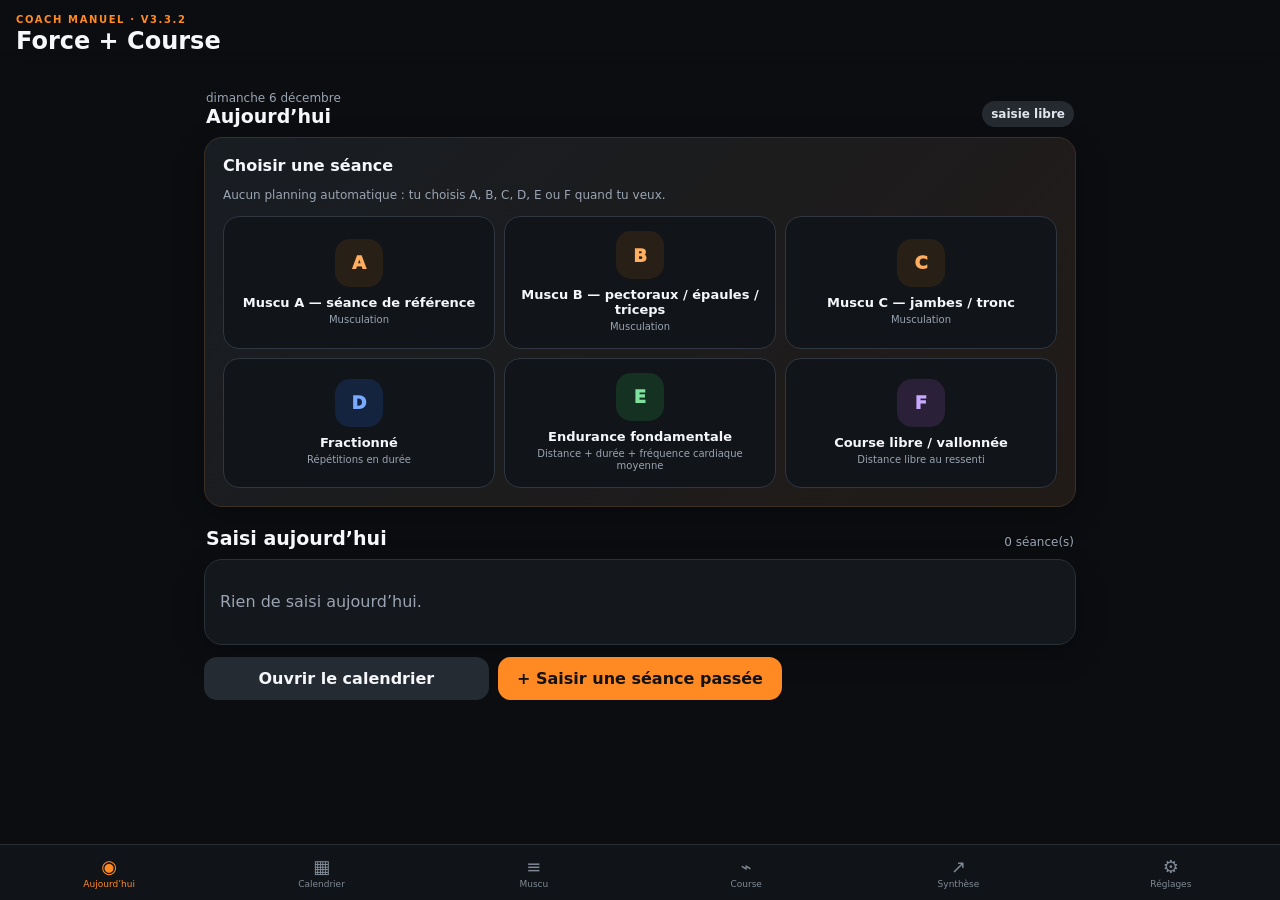
==== commit 40d8fcd2: "Add files via upload" ====
--- a/index.html
+++ b/index.html
@@ -8,7 +8,7 @@
   <meta name="apple-mobile-web-app-status-bar-style" content="black-translucent" />
   <meta http-equiv="Cache-Control" content="no-cache, no-store, must-revalidate" />
   <title>Coach Force + Course</title>
-  <link rel="manifest" href="./manifest.webmanifest?v=3.3.1" />
+  <link rel="manifest" href="./manifest.webmanifest?v=3.3.2" />
   <link rel="icon" href="./icon-192.png?v=3.3.0" />
   <link rel="apple-touch-icon" href="./icon-192.png?v=3.3.0" />
   <style>
@@ -94,7 +94,7 @@
   <div id="app">
     <header class="topbar">
       <div>
-        <div class="eyebrow">COACH MANUEL · V3.3.1</div>
+        <div class="eyebrow">COACH MANUEL · V3.3.2</div>
         <h1>Force + Course</h1>
       </div>
       <button id="installBtn" class="ghost hidden">Installer</button>
@@ -112,7 +112,7 @@
   <dialog id="sessionDialog"><div id="sessionDialogContent"></div></dialog>
   <dialog id="quickDialog"><div id="quickDialogContent"></div></dialog>
 <script>
-const APP_VERSION="3.3.1";
+const APP_VERSION="3.3.2";
 const STORE="coach10k_force_v2"; // même clé : conserve l'historique et les références muscu
 const LIBRARY_VERSION=8;
 
@@ -217,6 +217,9 @@
 function isNewRunCode(code){return ["D","E","F"].includes(code)}
 function runTitle(code,h=null){const s=sessionBy(code);if(s)return s.title;const legacy={R1:"Endurance fondamentale (ancien)",R2:"Fractionné court (ancien)",R3:"Seuil / tempo (ancien)",R4:"Spécifique 10 km (ancien)",R5:"Côtes (ancien)",R6:"Test 10 km (ancien)",R7:"Fartlek (ancien)",R8:"Progressive (ancien)"};return h?.title||legacy[code]||"Course"}
 function historyTimestampForKey(k){const d=parseDateKey(k),now=new Date();if(k===todayKey())d.setHours(now.getHours(),now.getMinutes(),now.getSeconds());else d.setHours(12,0,0);return d.toISOString()}
+function historyTimestampForMovedKey(k,oldIso=null){const d=parseDateKey(k);if(oldIso){const old=new Date(oldIso);if(!isNaN(old.getTime()))d.setHours(old.getHours(),old.getMinutes(),old.getSeconds())}return d.toISOString()}
+function repairKnownRunDate20260825(){if(state.settings?.repairedRunDate20260825)return;const target="2026-08-25",wrong="2026-08-26";if(historyOn(target).some(h=>h.type==="run")){state.settings.repairedRunDate20260825=true;save();return}const h=state.history.find(x=>x&&x.type==="run"&&historyDateKey(x)===wrong&&x.code==="E"&&Math.abs(num(x.run?.distance)-9.01)<0.02&&num(x.run?.avgHr)===140&&(num(x.durationSec)===3083||Math.abs(num(x.duration)-51.38)<0.2));if(h){h.dateKey=target;h.date=historyTimestampForMovedKey(target,h.date)}state.settings.repairedRunDate20260825=true;save()}
+repairKnownRunDate20260825();
 function codeClass(code,type){if(type!=="run")return "";if(code==="E")return "run easy";if(code==="F")return "run free";return "run"}
 function hasRunOn(k){return historyOn(k).some(h=>h.type==="run")}
 
@@ -254,7 +257,7 @@
 function monthHist(cursor=calendarCursor){const y=cursor.getFullYear(),m=cursor.getMonth();return state.history.filter(h=>{const d=parseDateKey(historyDateKey(h));return d.getFullYear()===y&&d.getMonth()===m})}
 function monthSummaryHTML(cursor=calendarCursor){const hs=monthHist(cursor),counts={A:0,B:0,C:0,D:0,E:0,F:0};hs.forEach(h=>{if(counts[h.code]!=null)counts[h.code]++});const muscu=hs.filter(h=>h.type==="strength").length,run=hs.filter(h=>h.type==="run").length;return `<div class="month-summary"><div class="summary-chip"><strong>${muscu}</strong><span>muscu</span></div><div class="summary-chip"><strong>${run}</strong><span>course</span></div><div class="summary-chip"><strong>${hs.length}</strong><span>total</span></div>${Object.entries(counts).map(([c,n])=>`<div class="summary-chip"><strong>${n}</strong><span>${c}</span></div>`).join("")}</div>`}
 function calendarDay(d,currentMonth){const k=dateKey(d),hs=historyOn(k),cls=["day",d.getMonth()!==currentMonth?"other":"",k===todayKey()?"today":"",k===selectedDate?"selected":""].filter(Boolean).join(" ");return `<div class="${cls}" onclick="selectCalendarDay('${k}')"><div class="daynum">${d.getDate()}</div><div class="daydots">${hs.slice(0,4).map(h=>`<span class="dot ${h.type==="run"?"run":"strength"} done">${esc(displayCode(h.code))}</span>`).join("")}</div>${hs.length>4?`<div class="daymore">+${hs.length-4}</div>`:""}</div>`}
-function renderDayDetail(k){const hs=historyOn(k),future=isFutureKey(k);return `<div id="dayDetail" class="selected-date-card"><div class="section-title"><div><div class="small">${esc(fmtLongDate(k))}</div><h2>Détail</h2></div>${!future?`<button class="primary" onclick="chooseSessionForDate('${k}')">+ Saisir</button>`:""}</div><section class="card">${!future?`<div class="notice ${isPastKey(k)?"warn":"good"}">${isPastKey(k)?"Saisie a posteriori autorisée : choisis A, B, C, D, E ou F pour cette date.":"Tu peux saisir une séance pour aujourd’hui."}</div>`:""}${hs.length?hs.map(h=>`${sessionLine(h)}<button class="ghost" style="margin:0 0 10px 56px" onclick="deleteHistory('${h.id}')">Supprimer</button>`).join(""):`<p class="muted">${future?"Aucune planification : la séance apparaîtra ici seulement après ta saisie.":"Aucune séance saisie ce jour."}</p>`}${!future?`<button class="primary full" style="margin-top:12px" onclick="chooseSessionForDate('${k}')">+ Saisir une séance le ${esc(fmtDate(k))}</button>`:""}</section></div>`}
+function renderDayDetail(k){const hs=historyOn(k),future=isFutureKey(k);return `<div id="dayDetail" class="selected-date-card"><div class="section-title"><div><div class="small">${esc(fmtLongDate(k))}</div><h2>Détail</h2></div>${!future?`<button class="primary" onclick="chooseSessionForDate('${k}')">+ Saisir</button>`:""}</div><section class="card">${!future?`<div class="notice ${isPastKey(k)?"warn":"good"}">${isPastKey(k)?"Saisie a posteriori autorisée : choisis A, B, C, D, E ou F pour cette date.":"Tu peux saisir une séance pour aujourd’hui."}</div>`:""}${hs.length?hs.map(h=>`${sessionLine(h)}<div class="row" style="margin:0 0 10px 56px"><button class="ghost" onclick="moveHistoryDateDialog('${h.id}')">Corriger la date</button><button class="ghost" onclick="deleteHistory('${h.id}')">Supprimer</button></div>`).join(""):`<p class="muted">${future?"Aucune planification : la séance apparaîtra ici seulement après ta saisie.":"Aucune séance saisie ce jour."}</p>`}${!future?`<button class="primary full" style="margin-top:12px" onclick="chooseSessionForDate('${k}')">+ Saisir une séance le ${esc(fmtDate(k))}</button>`:""}</section></div>`}
 function renderActivity(){const first=new Date(calendarCursor.getFullYear(),calendarCursor.getMonth(),1,12),gridStart=startOfWeek(first),days=Array.from({length:42},(_,i)=>addDays(gridStart,i));view.innerHTML=`<div class="section-title"><div><h2>Calendrier</h2><div class="small">Uniquement les séances réellement saisies</div></div><span class="badge">A · B · C · D · E · F</span></div><section class="card"><button class="primary full" style="margin-bottom:12px" onclick="openBackdateChooser(selectedDate)">+ Saisir aujourd’hui ou une date passée</button><div class="calendar-head"><button class="ghost" onclick="moveMonth(-1)">‹</button><div class="calendar-title">${esc(monthTitle(first))}</div><div class="row"><button class="ghost" onclick="goTodayCalendar()">Aujourd’hui</button><button class="ghost" onclick="moveMonth(1)">›</button></div></div>${monthSummaryHTML(first)}<div class="calendar-weekdays"><div>Lun</div><div>Mar</div><div>Mer</div><div>Jeu</div><div>Ven</div><div>Sam</div><div>Dim</div></div><div class="calendar-grid">${days.map(d=>calendarDay(d,first.getMonth())).join("")}</div></section>${renderDayDetail(selectedDate)}`}
 function moveMonth(n){calendarCursor=new Date(calendarCursor.getFullYear(),calendarCursor.getMonth()+n,1,12);render()}
 function goTodayCalendar(){calendarCursor=new Date(new Date().getFullYear(),new Date().getMonth(),1,12);selectedDate=todayKey();render()}
@@ -280,7 +283,7 @@
 
 let workoutDraft=null,restTimer=null,restRemaining=0,restOnDone=null,workoutTimer=null,workoutStart=0,dCompleted=0,dRecoveryActive=false;
 function openSession(code,k=todayKey()){const s=sessionBy(code);if(!s)return;if(isFutureKey(k)){alert("Pas de planification en avance : choisis aujourd’hui ou une date passée.");return}if(s.type==="run"&&hasRunOn(k)){alert("Une course est déjà enregistrée ce jour. Maximum : 1 séance course par jour.");return}workoutDraft={code,dateKey:k,backdated:isPastKey(k)};workoutStart=Date.now();restRemaining=0;restOnDone=null;dCompleted=0;dRecoveryActive=false;if(s.type==="strength")openStrengthSession(s,k);else openRunSession(s,k);sessionDialog.showModal();if(!workoutDraft.backdated)startWorkoutClock()}
-function openStrengthSession(s,k){document.getElementById("sessionDialogContent").innerHTML=`<div class="dialog-inner"><div class="dialog-head"><div><div class="small">${s.code} · MUSCULATION · ${esc(fmtDate(k))}</div><h2 style="margin:0">${esc(s.title)}</h2></div><button class="close" onclick="closeSession()">×</button></div><div class="row between"><span id="elapsedBox" class="elapsed">${workoutDraft.backdated?"Saisie passée":"00:00"}</span><span class="badge ${workoutDraft.backdated?"past-badge":""}">${workoutDraft.backdated?"a posteriori":`objectif ≤ ${state.settings.maxSessionMin||60} min`}</span></div><div id="timerBox"></div><div class="notice">${workoutDraft.backdated?"Saisie a posteriori : entre les charges, reps et la durée réellement faites. ":""}${esc(s.note||"")}</div>${s.exercises.map((e,ei)=>exerciseHTML(s,e,ei)).join("")}<div class="form-grid"><div><label>RPE séance 1–10</label><input id="workRpe" type="number" min="1" max="10" step=".5" value="7"></div><div><label>Durée (min)</label><input id="workDuration" type="number" value="${workoutDraft.backdated?s.duration:""}" placeholder="auto si aujourd'hui"></div></div><label>Notes</label><textarea id="workNotes" placeholder="Technique, sensations, réglages…"></textarea><button class="primary full" style="margin-top:14px" onclick="finishStrength()">Enregistrer la séance</button></div>`}
+function openStrengthSession(s,k){document.getElementById("sessionDialogContent").innerHTML=`<div class="dialog-inner"><div class="dialog-head"><div><div class="small">${s.code} · MUSCULATION · ${esc(fmtDate(k))}</div><h2 style="margin:0">${esc(s.title)}</h2></div><button class="close" onclick="closeSession()">×</button></div><div class="row between"><span id="elapsedBox" class="elapsed">${workoutDraft.backdated?"Saisie passée":"00:00"}</span><span class="badge ${workoutDraft.backdated?"past-badge":""}">${workoutDraft.backdated?"a posteriori":`objectif ≤ ${state.settings.maxSessionMin||60} min`}</span></div><div class="backdate-bar date-action"><div><label>Date enregistrée</label><input id="sessionDate" type="date" max="${todayKey()}" value="${k}" onchange="changeWorkoutDate(this.value)"></div></div><div id="timerBox"></div><div class="notice">${workoutDraft.backdated?"Saisie a posteriori : entre les charges, reps et la durée réellement faites. ":""}${esc(s.note||"")}</div>${s.exercises.map((e,ei)=>exerciseHTML(s,e,ei)).join("")}<div class="form-grid"><div><label>RPE séance 1–10</label><input id="workRpe" type="number" min="1" max="10" step=".5" value="7"></div><div><label>Durée (min)</label><input id="workDuration" type="number" value="${workoutDraft.backdated?s.duration:""}" placeholder="auto si aujourd'hui"></div></div><label>Notes</label><textarea id="workNotes" placeholder="Technique, sensations, réglages…"></textarea><button class="primary full" style="margin-top:14px" onclick="finishStrength()">Enregistrer la séance</button></div>`}
 function lastExerciseSets(code,name,beforeKey=workoutDraft?.dateKey||null){const items=state.history.filter(h=>h.code===code&&h.strength?.[name]&&(!beforeKey||historyDateKey(h)<=beforeKey)).sort((a,b)=>new Date(b.date)-new Date(a.date));const last=items[0];return last?last.strength[name]:null}
 function parseRepNumber(v){const m=String(v??"").match(/\d+/);return m?+m[0]:0}
 function targetRepHigh(txt){const nums=(String(txt).match(/\d+/g)||[]).map(Number);return nums.length?Math.max(...nums):0}
@@ -292,23 +295,27 @@
 function startRest(sec,onDone=null){clearInterval(restTimer);restOnDone=onDone;restRemaining=Math.max(0,Math.round(num(sec)));paintTimer();restTimer=setInterval(()=>{restRemaining--;paintTimer();if(restRemaining<=0){clearInterval(restTimer);if(navigator.vibrate)navigator.vibrate([120,80,120]);const cb=restOnDone;restOnDone=null;if(cb)cb()}},1000)}
 function skipRest(){clearInterval(restTimer);restRemaining=0;paintTimer();const cb=restOnDone;restOnDone=null;if(cb)cb()}
 function paintTimer(){const box=document.getElementById("timerBox");if(!box)return;if(restRemaining<=0){box.innerHTML="";return}box.innerHTML=`<div class="timerbar"><div><div class="small">RÉCUPÉRATION</div><div class="timerbig">${Math.floor(restRemaining/60)}:${pad(restRemaining%60)}</div></div><button class="ghost" onclick="skipRest()">Passer</button></div>`}
-function finishStrength(){const s=sessionBy(workoutDraft.code),strength={};s.exercises.forEach((e,ei)=>{strength[e.name]=Array.from({length:e.sets},(_,si)=>({kg:num(document.getElementById(`kg_${ei}_${si}`).value),reps:document.getElementById(`reps_${ei}_${si}`).value||"",rir:document.getElementById(`rir_${ei}_${si}`).value===""?null:num(document.getElementById(`rir_${ei}_${si}`).value),done:document.getElementById(`done_${ei}_${si}`).classList.contains("done")}))});const elapsed=Math.max(1,Math.round((Date.now()-workoutStart)/60000)),manual=num(document.getElementById("workDuration").value),finalDuration=manual||(workoutDraft.backdated?s.duration:elapsed);const h={id:uid(),code:s.code,type:"strength",date:historyTimestampForKey(workoutDraft.dateKey),dateKey:workoutDraft.dateKey,duration:finalDuration,rpe:num(document.getElementById("workRpe").value),notes:document.getElementById("workNotes").value,strength};state.history.push(h);save();closeSession();activeTab="activity";selectedDate=workoutDraft.dateKey;calendarCursor=new Date(parseDateKey(selectedDate).getFullYear(),parseDateKey(selectedDate).getMonth(),1,12);render()}
+function changeWorkoutDate(k){if(!k||isFutureKey(k)){alert("Choisis aujourd’hui ou une date passée.");const inp=document.getElementById("sessionDate");if(inp)inp.value=workoutDraft.dateKey;return false}if(sessionBy(workoutDraft.code)?.type==="run"&&historyOn(k).some(h=>h.type==="run")){alert("Une course est déjà enregistrée à cette date.");const inp=document.getElementById("sessionDate");if(inp)inp.value=workoutDraft.dateKey;return false}workoutDraft.dateKey=k;workoutDraft.backdated=isPastKey(k);return true}
+function syncWorkoutDate(){const inp=document.getElementById("sessionDate");return !inp||changeWorkoutDate(inp.value)}
+function finishStrength(){if(!syncWorkoutDate())return;const s=sessionBy(workoutDraft.code),strength={};s.exercises.forEach((e,ei)=>{strength[e.name]=Array.from({length:e.sets},(_,si)=>({kg:num(document.getElementById(`kg_${ei}_${si}`).value),reps:document.getElementById(`reps_${ei}_${si}`).value||"",rir:document.getElementById(`rir_${ei}_${si}`).value===""?null:num(document.getElementById(`rir_${ei}_${si}`).value),done:document.getElementById(`done_${ei}_${si}`).classList.contains("done")}))});const elapsed=Math.max(1,Math.round((Date.now()-workoutStart)/60000)),manual=num(document.getElementById("workDuration").value),finalDuration=manual||(workoutDraft.backdated?s.duration:elapsed);const h={id:uid(),code:s.code,type:"strength",date:historyTimestampForKey(workoutDraft.dateKey),dateKey:workoutDraft.dateKey,duration:finalDuration,rpe:num(document.getElementById("workRpe").value),notes:document.getElementById("workNotes").value,strength};state.history.push(h);save();closeSession();activeTab="activity";selectedDate=workoutDraft.dateKey;calendarCursor=new Date(parseDateKey(selectedDate).getFullYear(),parseDateKey(selectedDate).getMonth(),1,12);render()}
 
 function lastRunOf(code){return state.history.filter(h=>h.code===code&&h.type==="run").sort((a,b)=>new Date(b.date)-new Date(a.date))[0]}
 function openRunSession(s,k){const last=lastRunOf(s.code),r=s.run||{};let body="";if(s.code==="D"){const lr=last?.run||{};body=`<div class="notice">Choisis le nombre de répétitions et la durée d'effort. À chaque validation d'une répétition, le repos se déclenche automatiquement.</div><div class="run-fields"><div><label>Répétitions prévues</label><input id="dReps" type="number" min="1" max="30" value="${lr.plannedReps||r.reps||5}" oninput="updateDStatus()"></div><div><label>Effort par répétition (min)</label><input id="dEffort" type="number" min=".5" max="30" step=".5" value="${lr.effortMin||r.effortMin||4}" oninput="updateDStatus()"></div><div><label>Repos (min)</label><input id="dRecovery" type="number" min="0" max="15" step=".5" value="${lr.recoveryMin||r.recoveryMin||3}" oninput="updateDStatus()"></div><div><label>Répétitions réalisées</label><input id="dCompletedInput" type="number" min="0" max="30" value="0" oninput="syncDCompleted()"></div></div><div id="intervalBox" class="interval-box"></div><div id="timerBox"></div><label>Notes</label><textarea id="runNotes" placeholder="Allure, sensations, terrain…"></textarea><button class="primary full" style="margin-top:14px" onclick="finishRunD()">Enregistrer D</button>`}
   if(s.code==="E"){body=`<div class="notice good">Endurance fondamentale : saisis les kilomètres, le temps exact et la fréquence cardiaque moyenne. Repère : ≤ ${state.settings.hrEfMax} bpm.</div><div class="run-fields"><div><label>Distance (km)</label><input id="eDistance" type="number" min="0" step=".01" placeholder="ex. 9.01"></div><div><label>Temps (mm:ss)</label><input id="eDurationText" inputmode="numeric" placeholder="ex. 51:23"></div><div><label>FC moyenne (bpm)</label><input id="eHr" type="number" min="50" max="220" oninput="paintEfHr()"></div></div><div id="efHrStatus" class="small" style="margin-top:10px"></div><label>Notes</label><textarea id="runNotes" placeholder="Sensations, parcours…"></textarea><button class="primary full" style="margin-top:14px" onclick="finishRunE()">Enregistrer E</button>`}
   if(s.code==="F"){body=`<div class="notice">Course libre / vallonnée : pas de cible de fréquence cardiaque. Tu saisis la distance, et le temps si tu veux le conserver.</div><div class="run-fields"><div><label>Distance (km)</label><input id="fDistance" type="number" min="0" step=".01" placeholder="ex. 10"></div><div><label>Temps (mm:ss, facultatif)</label><input id="fDurationText" inputmode="numeric" placeholder="ex. 1:02:00 ou 62:00"></div></div><label>Notes</label><textarea id="runNotes" placeholder="Vallonné, sensations, parcours…"></textarea><button class="primary full" style="margin-top:14px" onclick="finishRunF()">Enregistrer F</button>`}
-  document.getElementById("sessionDialogContent").innerHTML=`<div class="dialog-inner"><div class="dialog-head"><div><div class="small">${s.code} · COURSE · ${esc(fmtDate(k))}</div><h2 style="margin:0">${esc(s.title)}</h2></div><button class="close" onclick="closeSession()">×</button></div><div class="row between"><span id="elapsedBox" class="elapsed">${workoutDraft.backdated?"Saisie passée":"00:00"}</span><span class="badge ${workoutDraft.backdated?"past-badge":s.code==="E"?"good":s.code==="D"?"blue":""}">${workoutDraft.backdated?"a posteriori":esc(s.code)}</span></div>${body}</div>`;setTimeout(()=>{if(s.code==="D")updateDStatus();if(s.code==="E")paintEfHr()},0)}
+  document.getElementById("sessionDialogContent").innerHTML=`<div class="dialog-inner"><div class="dialog-head"><div><div class="small">${s.code} · COURSE · ${esc(fmtDate(k))}</div><h2 style="margin:0">${esc(s.title)}</h2></div><button class="close" onclick="closeSession()">×</button></div><div class="row between"><span id="elapsedBox" class="elapsed">${workoutDraft.backdated?"Saisie passée":"00:00"}</span><span class="badge ${workoutDraft.backdated?"past-badge":s.code==="E"?"good":s.code==="D"?"blue":""}">${workoutDraft.backdated?"a posteriori":esc(s.code)}</span></div><div class="backdate-bar date-action"><div><label>Date enregistrée</label><input id="sessionDate" type="date" max="${todayKey()}" value="${k}" onchange="changeWorkoutDate(this.value)"></div></div>${body}</div>`;setTimeout(()=>{if(s.code==="D")updateDStatus();if(s.code==="E")paintEfHr()},0)}
 function syncDCompleted(){dCompleted=Math.max(0,num(document.getElementById("dCompletedInput")?.value));updateDStatus()}
 function updateDStatus(){const box=document.getElementById("intervalBox");if(!box)return;const total=Math.max(1,num(document.getElementById("dReps")?.value)||5),eff=num(document.getElementById("dEffort")?.value)||4,rec=num(document.getElementById("dRecovery")?.value)||3;dCompleted=Math.min(dCompleted,total);const next=Math.min(total,dCompleted+1);box.innerHTML=`<div class="row between"><div><div class="small">FRACTIONNÉ</div><div class="interval-count">${dCompleted} / ${total}</div><div class="interval-note">${workoutDraft?.backdated?"Saisie a posteriori : indique directement le nombre de répétitions réalisées.":dCompleted>=total?"Toutes les répétitions sont validées.":`Prochaine : répétition ${next} · ${eff} min`}</div></div><span class="badge blue">repos ${rec} min</span></div>${!workoutDraft?.backdated&&dCompleted<total?(dRecoveryActive?`<button class="secondary full" style="margin-top:12px" disabled>Repos en cours…</button>`:`<button class="primary full" style="margin-top:12px" onclick="completeDRep()">✓ Répétition terminée${dCompleted+1<total?" → lancer le repos":""}</button>`):""}`;const inp=document.getElementById("dCompletedInput");if(inp&&num(inp.value)!==dCompleted)inp.value=dCompleted}
 function completeDRep(){const total=Math.max(1,num(document.getElementById("dReps").value)||5);if(dCompleted>=total||dRecoveryActive)return;dCompleted++;document.getElementById("dCompletedInput").value=dCompleted;const rec=num(document.getElementById("dRecovery").value)||3;if(dCompleted<total&&rec>0){dRecoveryActive=true;startRest(Math.round(rec*60),()=>{dRecoveryActive=false;updateDStatus()})}else{clearInterval(restTimer);restRemaining=0;restOnDone=null;paintTimer()}updateDStatus()}
 function paintEfHr(){const el=document.getElementById("efHrStatus"),inp=document.getElementById("eHr");if(!el||!inp)return;const hr=num(inp.value),max=num(state.settings.hrEfMax)||140;if(!hr){el.textContent=`Repère : FC moyenne ≤ ${max} bpm.`;el.className="small";return}const ok=hr<=max;el.textContent=ok?`FC moyenne dans le repère : ${hr} ≤ ${max} bpm.`:`FC moyenne au-dessus du repère : ${hr} > ${max} bpm.`;el.className=ok?"small hr-ok":"small hr-high"}
-function finishRunD(){const total=Math.max(1,num(document.getElementById("dReps").value)||5),eff=num(document.getElementById("dEffort").value)||4,rec=num(document.getElementById("dRecovery").value)||3,completed=Math.min(total,Math.max(0,num(document.getElementById("dCompletedInput").value)));const estimated=Math.round(completed*eff+Math.max(0,completed-1)*rec);pushRun({id:uid(),code:"D",type:"run",date:historyTimestampForKey(workoutDraft.dateKey),dateKey:workoutDraft.dateKey,duration:estimated,notes:document.getElementById("runNotes").value,run:{plannedReps:total,completedReps:completed,effortMin:eff,recoveryMin:rec}})}
-function finishRunE(){const dist=num(document.getElementById("eDistance").value),sec=parseDurationInput(document.getElementById("eDurationText").value),hr=num(document.getElementById("eHr").value);if(!dist||!sec||!hr){alert("Pour E, saisis la distance, le temps et la FC moyenne.");return}pushRun({id:uid(),code:"E",type:"run",date:historyTimestampForKey(workoutDraft.dateKey),dateKey:workoutDraft.dateKey,duration:Math.round(sec/60*100)/100,durationSec:sec,notes:document.getElementById("runNotes").value,run:{distance:dist,avgHr:hr,hrMaxRef:num(state.settings.hrEfMax)||140}})}
-function finishRunF(){const dist=num(document.getElementById("fDistance").value),sec=parseDurationInput(document.getElementById("fDurationText").value);if(!dist){alert("Pour F, saisis au moins la distance.");return}pushRun({id:uid(),code:"F",type:"run",date:historyTimestampForKey(workoutDraft.dateKey),dateKey:workoutDraft.dateKey,duration:sec?Math.round(sec/60*100)/100:0,durationSec:sec||0,notes:document.getElementById("runNotes").value,run:{distance:dist}})}
+function finishRunD(){if(!syncWorkoutDate())return;const total=Math.max(1,num(document.getElementById("dReps").value)||5),eff=num(document.getElementById("dEffort").value)||4,rec=num(document.getElementById("dRecovery").value)||3,completed=Math.min(total,Math.max(0,num(document.getElementById("dCompletedInput").value)));const estimated=Math.round(completed*eff+Math.max(0,completed-1)*rec);pushRun({id:uid(),code:"D",type:"run",date:historyTimestampForKey(workoutDraft.dateKey),dateKey:workoutDraft.dateKey,duration:estimated,notes:document.getElementById("runNotes").value,run:{plannedReps:total,completedReps:completed,effortMin:eff,recoveryMin:rec}})}
+function finishRunE(){if(!syncWorkoutDate())return;const dist=num(document.getElementById("eDistance").value),sec=parseDurationInput(document.getElementById("eDurationText").value),hr=num(document.getElementById("eHr").value);if(!dist||!sec||!hr){alert("Pour E, saisis la distance, le temps et la FC moyenne.");return}pushRun({id:uid(),code:"E",type:"run",date:historyTimestampForKey(workoutDraft.dateKey),dateKey:workoutDraft.dateKey,duration:Math.round(sec/60*100)/100,durationSec:sec,notes:document.getElementById("runNotes").value,run:{distance:dist,avgHr:hr,hrMaxRef:num(state.settings.hrEfMax)||140}})}
+function finishRunF(){if(!syncWorkoutDate())return;const dist=num(document.getElementById("fDistance").value),sec=parseDurationInput(document.getElementById("fDurationText").value);if(!dist){alert("Pour F, saisis au moins la distance.");return}pushRun({id:uid(),code:"F",type:"run",date:historyTimestampForKey(workoutDraft.dateKey),dateKey:workoutDraft.dateKey,duration:sec?Math.round(sec/60*100)/100:0,durationSec:sec||0,notes:document.getElementById("runNotes").value,run:{distance:dist}})}
 function pushRun(h){if(historyOn(workoutDraft.dateKey).some(x=>x.type==="run")){alert("Une course est déjà enregistrée ce jour.");return}state.history.push(h);save();closeSession();activeTab="activity";selectedDate=workoutDraft.dateKey;calendarCursor=new Date(parseDateKey(selectedDate).getFullYear(),parseDateKey(selectedDate).getMonth(),1,12);render()}
 function startWorkoutClock(){clearInterval(workoutTimer);function paint(){const el=document.getElementById("elapsedBox");if(!el)return;const sec=Math.floor((Date.now()-workoutStart)/1000);el.textContent=`${pad(Math.floor(sec/60))}:${pad(sec%60)}`}paint();workoutTimer=setInterval(paint,1000)}
 function closeSession(){clearInterval(restTimer);clearInterval(workoutTimer);restRemaining=0;restOnDone=null;dRecoveryActive=false;if(sessionDialog.open)sessionDialog.close()}
+function moveHistoryDateDialog(id){const h=state.history.find(x=>x.id===id);if(!h)return;const oldK=historyDateKey(h);document.getElementById("quickDialogContent").innerHTML=`<div class="dialog-inner"><div class="dialog-head"><div><div class="small">${esc(displayCode(h.code))} · ${esc(fmtDate(oldK))}</div><h2 style="margin:0">Corriger la date</h2></div><button class="close" onclick="quickDialog.close()">×</button></div><div class="notice">La séance sera déplacée dans le calendrier sans perdre ses données.</div><label>Bonne date</label><input id="historyMoveDate" type="date" max="${todayKey()}" value="${oldK}"><button class="primary full" style="margin-top:12px" onclick="confirmMoveHistoryDate('${id}')">Enregistrer la date</button></div>`;quickDialog.showModal()}
+function confirmMoveHistoryDate(id){const h=state.history.find(x=>x.id===id),k=document.getElementById("historyMoveDate")?.value;if(!h||!k)return;if(isFutureKey(k)){alert("Choisis aujourd’hui ou une date passée.");return}if(h.type==="run"&&historyOn(k).some(x=>x.type==="run"&&x.id!==id)){alert("Une autre course est déjà enregistrée à cette date.");return}h.dateKey=k;h.date=historyTimestampForMovedKey(k,h.date);save();quickDialog.close();selectedDate=k;calendarCursor=new Date(parseDateKey(k).getFullYear(),parseDateKey(k).getMonth(),1,12);activeTab="activity";render()}
 function deleteHistory(id){if(confirm("Supprimer cette séance ?")){state.history=state.history.filter(h=>h.id!==id);save();render()}}
 
 function editStrength(code){const S=sessionBy(code);if(!S||S.type!=="strength")return;document.getElementById("quickDialogContent").innerHTML=`<div class="dialog-inner"><div class="dialog-head"><h2 style="margin:0">Modifier ${esc(code)}</h2><button class="close" onclick="quickDialog.close()">×</button></div><p class="small">Un exercice par ligne : Nom | séries | reps | repos en secondes</p><textarea id="strengthEditor" style="min-height:280px">${esc(S.exercises.map(e=>`${e.name} | ${e.sets} | ${e.reps} | ${e.rest}`).join("\n"))}</textarea><button class="primary full" style="margin-top:12px" onclick="saveStrength('${code}')">Enregistrer ${esc(code)}</button></div>`;quickDialog.showModal()}
@@ -316,7 +323,7 @@
 function exportData(){const blob=new Blob([JSON.stringify(state,null,2)],{type:"application/json"}),a=document.createElement("a");a.href=URL.createObjectURL(blob);a.download=`coach-force-course-backup-${todayKey()}.json`;a.click();URL.revokeObjectURL(a.href)}
 function importData(file){if(!file)return;const r=new FileReader();r.onload=()=>{try{state=normalizeState(JSON.parse(r.result));save();alert("Import réussi.");render()}catch(e){alert("Fichier non reconnu.")}};r.readAsText(file)}
 async function clearCaches(){if("caches" in window){for(const k of await caches.keys())await caches.delete(k)}if(navigator.serviceWorker?.controller)navigator.serviceWorker.controller.postMessage({type:"SKIP_WAITING"});alert("Cache vidé. Recharge la page.");location.reload(true)}
-let deferredPrompt=null;window.addEventListener("beforeinstallprompt",e=>{e.preventDefault();deferredPrompt=e;document.getElementById("installBtn").classList.remove("hidden")});document.getElementById("installBtn").onclick=async()=>{if(deferredPrompt){deferredPrompt.prompt();await deferredPrompt.userChoice;deferredPrompt=null;document.getElementById("installBtn").classList.add("hidden")}};if("serviceWorker" in navigator){window.addEventListener("load",()=>navigator.serviceWorker.register("./sw.js?v=3.3.1").catch(()=>{}))}
+let deferredPrompt=null;window.addEventListener("beforeinstallprompt",e=>{e.preventDefault();deferredPrompt=e;document.getElementById("installBtn").classList.remove("hidden")});document.getElementById("installBtn").onclick=async()=>{if(deferredPrompt){deferredPrompt.prompt();await deferredPrompt.userChoice;deferredPrompt=null;document.getElementById("installBtn").classList.add("hidden")}};if("serviceWorker" in navigator){window.addEventListener("load",()=>navigator.serviceWorker.register("./sw.js?v=3.3.2").catch(()=>{}))}
 function boot(){try{render()}catch(err){console.error(err);view.innerHTML=`<section class="card hero"><h2>Réparation nécessaire</h2><p>L'application a rencontré une donnée locale incompatible.</p><button class="primary full" id="repairBtn">Réparer sans supprimer l'historique</button><p class="small">Erreur : ${esc(err?.message||String(err))}</p></section>`;document.getElementById("repairBtn").onclick=()=>{state=normalizeState(state);save();location.reload()}}}
 window.addEventListener("error",e=>console.error("APP ERROR",e.error||e.message));boot();
 </script>
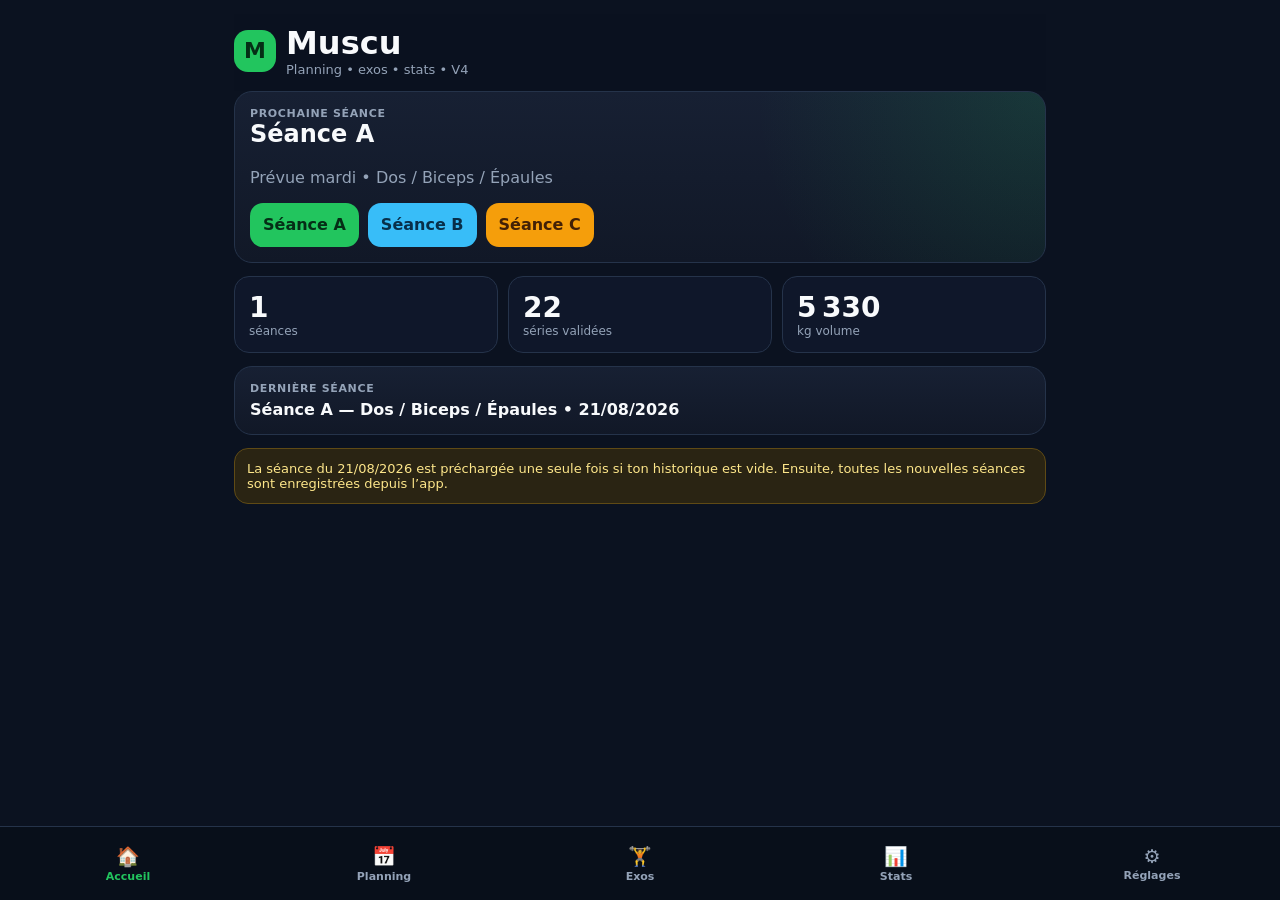
==== commit a52ddd6b: "Add files via upload" ====
--- a/index.html
+++ b/index.html
@@ -1,330 +1,373 @@
 <!doctype html>
 <html lang="fr">
 <head>
-  <meta charset="utf-8" />
-  <meta name="viewport" content="width=device-width, initial-scale=1, viewport-fit=cover" />
-  <meta name="theme-color" content="#0f1115" />
-  <meta name="apple-mobile-web-app-capable" content="yes" />
-  <meta name="apple-mobile-web-app-status-bar-style" content="black-translucent" />
-  <meta http-equiv="Cache-Control" content="no-cache, no-store, must-revalidate" />
-  <title>Coach Force + Course</title>
-  <link rel="manifest" href="./manifest.webmanifest?v=3.3.2" />
-  <link rel="icon" href="./icon-192.png?v=3.3.0" />
-  <link rel="apple-touch-icon" href="./icon-192.png?v=3.3.0" />
-  <style>
-:root{
-  --bg:#0b0d10;--panel:#14171c;--panel2:#1b1f25;--line:#2a3038;
-  --text:#f5f7fa;--muted:#9aa4b2;--accent:#ff8a24;--good:#31c76a;
-  --blue:#4d8dff;--purple:#8567ff;--danger:#ff4d55;--warn:#f1c75b;
-  --shadow:0 10px 30px rgba(0,0,0,.25)
-}
-*{box-sizing:border-box}
-html,body{margin:0;background:var(--bg);color:var(--text);font-family:Inter,system-ui,-apple-system,Segoe UI,Roboto,sans-serif}
-body{min-height:100vh}
-button,input,select,textarea{font:inherit}
-button{cursor:pointer}
-.hidden{display:none!important}
-.topbar{position:sticky;top:0;z-index:20;display:flex;align-items:center;justify-content:space-between;padding:14px 16px 10px;background:linear-gradient(180deg,#0b0d10 78%,rgba(11,13,16,.78));backdrop-filter:blur(10px)}
-.eyebrow{font-size:10px;letter-spacing:.16em;color:var(--accent);font-weight:800}
-h1{font-size:24px;margin:2px 0 0}h2{font-size:19px;margin:0 0 12px}h3{font-size:16px;margin:0 0 8px}p{line-height:1.42}
-#view{padding:6px 14px 98px;max-width:900px;margin:auto}
-.card{background:var(--panel);border:1px solid var(--line);border-radius:18px;padding:15px;margin:10px 0;box-shadow:var(--shadow)}
-.card.soft{background:var(--panel2)}
-.hero{padding:18px;background:linear-gradient(135deg,#181d23,#211b17);border-color:#3b3026}
-.row{display:flex;gap:10px;align-items:center}.between{justify-content:space-between}.wrap{flex-wrap:wrap}.grow{flex:1}
-.badge{display:inline-flex;align-items:center;gap:6px;border-radius:999px;padding:6px 9px;font-size:12px;font-weight:800;background:#252a31;color:#dfe5ec}
-.badge.accent{background:#3a2513;color:#ffb66e}.badge.good{background:#143221;color:#72e99a}.badge.warn{background:#3a2d12;color:#ffd169}.badge.blue{background:#132744;color:#79adff}.badge.danger{background:#3b191d;color:#ff8d93}
-.big{font-size:30px;font-weight:900;letter-spacing:-.03em}
-.metric-grid{display:grid;grid-template-columns:repeat(2,1fr);gap:9px}
-.metric{background:#111419;border:1px solid #252b33;border-radius:14px;padding:12px}.metric .v{font-size:22px;font-weight:900}.metric .l{font-size:11px;color:var(--muted);margin-top:3px}
-.primary,.secondary,.danger,.ghost{border:0;border-radius:13px;padding:12px 14px;font-weight:850}
-.primary{background:var(--accent);color:#121212}.secondary{background:#252b33;color:var(--text)}.danger{background:#3c191d;color:#ff858c}.ghost{background:transparent;border:1px solid var(--line);color:var(--text);padding:9px 12px}
-.primary:disabled,.secondary:disabled,.ghost:disabled{opacity:.45;cursor:not-allowed}
-.action-grid{display:grid;grid-template-columns:1fr 1fr;gap:9px;margin-top:12px}.full{width:100%}
-.small{font-size:12px;color:var(--muted)}.tiny{font-size:10px;color:var(--muted)}.muted{color:var(--muted)}.accent{color:var(--accent)}
-.scorebar{height:9px;border-radius:10px;background:#272c33;overflow:hidden;margin-top:7px}.scorebar>span{display:block;height:100%;border-radius:10px;background:linear-gradient(90deg,var(--danger),var(--accent),var(--good))}
-.session-card{display:grid;grid-template-columns:48px 1fr auto;gap:12px;align-items:center}.session-card.clickable{cursor:pointer}
-.code{width:48px;height:48px;display:grid;place-items:center;border-radius:15px;background:#282017;color:#ffad5f;font-size:18px;font-weight:950}.code.run{background:#14243e;color:#79aaff}.code.rest{background:#20242a;color:#aab4c0}
-.session-card p{margin:3px 0 0;color:var(--muted);font-size:13px}.chev{font-size:24px;color:#707b89}
-.section-title{display:flex;justify-content:space-between;align-items:end;margin:20px 2px 8px}.section-title h2{margin:0}
-.bottom-nav{position:fixed;z-index:30;bottom:0;left:0;right:0;display:grid;grid-template-columns:repeat(6,1fr);padding:7px 3px calc(7px + env(safe-area-inset-bottom));background:#101317;border-top:1px solid #272d34}
-.nav-btn{background:none;border:0;color:#808a97;display:grid;gap:2px;place-items:center;padding:4px 0;min-width:0}.nav-btn span{font-size:18px}.nav-btn small{font-size:9px;white-space:nowrap}.nav-btn.active{color:var(--accent)}
-input,select,textarea{width:100%;background:#0e1115;border:1px solid #303741;color:var(--text);border-radius:12px;padding:11px}textarea{min-height:80px;resize:vertical}
-label{display:block;font-size:12px;font-weight:750;color:#c3cbd5;margin:10px 0 5px}.form-grid{display:grid;grid-template-columns:1fr 1fr;gap:10px}
-.exercise{border-top:1px solid #293039;padding:13px 0}.exercise:first-child{border-top:0}.ex-head{display:flex;justify-content:space-between;gap:10px;align-items:start}.ex-title{font-weight:900}.previous{font-size:11px;color:#8e99a7;margin-top:2px}.suggestion{font-size:11px;color:#ffb66e;margin-top:3px}
-.set-grid{display:grid;grid-template-columns:28px 58px 1fr 1fr 48px 40px;gap:5px;align-items:center;margin-top:8px}.set-grid input{padding:9px 5px;text-align:center}.refcell{min-height:38px;display:grid;place-items:center;text-align:center;padding:4px;border-radius:9px;background:#0f1216;border:1px solid #2a3139;color:#b9c3cf;font-size:10px;font-weight:800;line-height:1.15}.today-list{display:grid;gap:8px}.today-entry{display:grid;grid-template-columns:46px 1fr auto;gap:10px;align-items:center;padding:11px;border:1px solid #2b323a;background:#111419;border-radius:14px}.today-entry .code{width:46px;height:46px}.run-detail{padding:13px 0;border-top:1px solid #282e36}.run-detail:first-child{border-top:0}.run-block{margin-top:7px;padding:9px 10px;border-radius:10px;background:#101318;border:1px solid #282f37;font-size:12px;line-height:1.45}.record-row{display:grid;grid-template-columns:1fr auto;gap:12px;align-items:center;padding:11px 0;border-bottom:1px solid #282e36}.record-row:last-child{border-bottom:0}.record-weight{font-size:19px;font-weight:950}.level-line{display:grid;grid-template-columns:1fr auto;gap:10px;align-items:center;padding:11px 0;border-bottom:1px solid #282e36}.level-line:last-child{border-bottom:0}.checkset{width:42px;height:42px;border:1px solid #39414b;background:#20252c;color:#fff;border-radius:11px}.checkset.done{background:#183724;color:#65df91;border-color:#245c39}
-.timerbar{position:sticky;top:70px;z-index:10;background:#172019;border:1px solid #27472f;border-radius:14px;padding:10px 12px;margin:8px 0;display:flex;align-items:center;justify-content:space-between}.timerbig{font-size:22px;font-weight:950;color:#72e99a}.elapsed{font-size:13px;font-weight:800;color:#d7dee7}
-dialog{width:min(720px,calc(100% - 18px));max-height:88vh;overflow:auto;border:1px solid #343b45;border-radius:20px;background:#111419;color:var(--text);padding:0;box-shadow:0 30px 80px rgba(0,0,0,.6)}dialog::backdrop{background:rgba(0,0,0,.72)}
-.dialog-inner{padding:17px}.dialog-head{position:sticky;top:0;background:#111419;z-index:4;display:flex;justify-content:space-between;align-items:center;padding:4px 0 10px}.close{width:38px;height:38px;border-radius:50%;border:1px solid #363e47;background:#20252b;color:#fff}
-.history-item{padding:12px 0;border-bottom:1px solid #282e36}.history-item:last-child{border-bottom:0}.history-meta{font-size:12px;color:var(--muted);margin-top:3px}
-.kpi{display:flex;align-items:center;justify-content:space-between;gap:12px;padding:12px 0;border-bottom:1px solid #282e36}.kpi:last-child{border-bottom:0}.kpi strong{font-size:18px}
-.rank{display:grid;grid-template-columns:28px 1fr auto;gap:9px;align-items:center;padding:10px 0;border-bottom:1px solid #282e36}.rank:last-child{border-bottom:0}.ranknum{width:26px;height:26px;border-radius:50%;display:grid;place-items:center;background:#2a2f36;font-size:12px;font-weight:900}
-.notice{font-size:12px;line-height:1.45;background:#171b20;border-left:3px solid var(--accent);padding:11px 12px;border-radius:8px}.notice.good{border-left-color:var(--good)}.notice.warn{border-left-color:var(--warn)}.notice.danger{border-left-color:var(--danger)}
-.compat{font-size:12px;padding:7px 9px;border-radius:10px;display:inline-block;margin-top:6px}.compat.ok{background:#173321;color:#7fe19e}.compat.mid{background:#352d16;color:#f1cc68}.compat.no{background:#3b191d;color:#ff8d93}
-.segment{display:grid;grid-template-columns:repeat(3,1fr);gap:6px;background:#111419;padding:4px;border-radius:13px}.segment button{border:0;background:transparent;color:#a3adba;padding:9px;border-radius:10px;font-weight:850}.segment button.active{background:#2a3038;color:white}
-
-.calendar-head{display:flex;align-items:center;justify-content:space-between;gap:10px;margin:8px 0 12px}.calendar-title{font-size:18px;font-weight:900;text-transform:capitalize}.calendar-weekdays,.calendar-grid{display:grid;grid-template-columns:repeat(7,1fr);gap:5px}.calendar-weekdays div{text-align:center;font-size:10px;color:var(--muted);font-weight:800;padding:4px 0}
-.day{min-height:74px;border:1px solid #292f36;background:#101318;border-radius:12px;padding:6px;position:relative;cursor:pointer;overflow:hidden}.day.other{opacity:.42}.day.today{border-color:var(--accent);box-shadow:inset 0 0 0 1px var(--accent)}.day.selected{background:#1d232a}.daynum{font-size:11px;font-weight:850}.daydots{display:flex;gap:3px;flex-wrap:wrap;margin-top:6px}.dot{font-size:9px;font-weight:900;padding:3px 4px;border-radius:6px;background:#2a3038;color:#d9e0e8}.dot.run{background:#132744;color:#79adff}.dot.strength{background:#3a2513;color:#ffb66e}.dot.done{outline:1px solid #31c76a}.dot.rest{background:#252a31;color:#aab4c0}.daymore{font-size:9px;color:var(--muted);margin-top:3px}
-.day-plan{display:grid;grid-template-columns:42px 1fr auto;gap:9px;align-items:center;padding:10px 0;border-bottom:1px solid #282e36}.day-plan:last-child{border-bottom:0}.day-plan .code{width:42px;height:42px;font-size:14px}.plan-actions{display:flex;gap:6px;flex-wrap:wrap;justify-content:flex-end}.mini{border:1px solid #353d47;background:#20252c;color:#fff;border-radius:9px;padding:7px 8px;font-size:11px;font-weight:800}.mini.good{background:#173321;color:#7fe19e}.mini.danger{background:#3b191d;color:#ff8d93}
-.statusline{display:flex;align-items:center;gap:8px;flex-wrap:wrap}.statusdot{width:10px;height:10px;border-radius:50%;background:#7d8794}.statusdot.good{background:var(--good)}.statusdot.warn{background:var(--warn)}.statusdot.danger{background:var(--danger)}
-.progressline{height:8px;background:#272c33;border-radius:9px;overflow:hidden}.progressline span{display:block;height:100%;background:var(--good)}
-
-
-.week-grid{display:grid;grid-template-columns:repeat(7,1fr);gap:6px}.week-day{min-height:105px;border:1px solid #292f36;background:#101318;border-radius:13px;padding:8px;cursor:pointer}.week-day.today{border-color:var(--accent)}.week-day.selected{background:#1d232a}.week-day>strong{display:block;font-size:20px;margin:4px 0 7px}
-.year-grid{display:grid;grid-template-columns:repeat(2,1fr);gap:9px}.year-card{background:#101318;color:var(--text);border:1px solid #2b3139;border-radius:14px;padding:12px;text-align:left}.year-card strong{text-transform:capitalize}.year-counts{display:grid;grid-template-columns:1fr 1fr;gap:5px;margin-top:8px;font-size:11px;color:var(--muted)}.year-counts .runtext{color:#79adff}
-.run-plan-row{display:grid;grid-template-columns:1fr auto;gap:10px;align-items:center;padding:12px 0;border-bottom:1px solid #282e36}.run-plan-row:last-child{border-bottom:0}
-.backdate-bar{display:grid;grid-template-columns:1fr auto;gap:9px;align-items:end}.backdate-bar label{margin-top:0}.past-badge{background:#302717;color:#ffd18b}.selected-date-card{scroll-margin-top:84px}.date-action{margin-top:10px}
-@media(max-width:620px){.week-grid{grid-template-columns:repeat(7,minmax(42px,1fr));overflow-x:auto}.week-day{min-width:42px;padding:6px}.week-day .dot{display:block;margin-bottom:3px}.year-grid{grid-template-columns:1fr 1fr}}
-
-@media(max-width:380px){.nav-btn small{font-size:8px}.bottom-nav{padding-left:0;padding-right:0}.day{min-height:66px;padding:5px}.dot{font-size:8px}.set-grid{grid-template-columns:24px 48px 1fr 1fr 42px 36px}.refcell{font-size:9px;padding:3px}}
-@media(min-width:650px){.metric-grid{grid-template-columns:repeat(4,1fr)}.action-grid{grid-template-columns:repeat(3,1fr)}.day{min-height:92px}}
-
-  
-.choice-grid{display:grid;grid-template-columns:repeat(3,1fr);gap:9px;margin-top:12px}
-.choice-btn{border:1px solid #303741;background:#111419;color:var(--text);border-radius:16px;padding:14px 8px;text-align:center}
-.choice-btn .code{margin:0 auto 8px}.choice-btn strong{display:block;font-size:13px}.choice-btn small{display:block;color:var(--muted);font-size:10px;margin-top:4px;line-height:1.25}
-.month-summary{display:grid;grid-template-columns:repeat(3,1fr);gap:7px;margin:12px 0}.summary-chip{background:#101318;border:1px solid #282f37;border-radius:12px;padding:9px;text-align:center}.summary-chip strong{display:block;font-size:18px}.summary-chip span{font-size:10px;color:var(--muted)}
-.interval-box{background:#101318;border:1px solid #2b323a;border-radius:16px;padding:14px;margin:12px 0}.interval-count{font-size:28px;font-weight:950}.interval-note{font-size:12px;color:var(--muted);margin-top:4px}.run-fields{display:grid;grid-template-columns:repeat(2,1fr);gap:10px}.session-line{display:grid;grid-template-columns:46px 1fr auto;gap:10px;align-items:center;padding:11px 0;border-bottom:1px solid #282e36}.session-line:last-child{border-bottom:0}.session-line .code{width:46px;height:46px}
-.code.easy{background:#153121;color:#7fe19e}.code.free{background:#2a2037;color:#c7a8ff}
-.hr-ok{color:#72e99a}.hr-high{color:#ff8d93}
-@media(max-width:460px){.choice-grid{grid-template-columns:repeat(2,1fr)}.month-summary{grid-template-columns:repeat(2,1fr)}.run-fields{grid-template-columns:1fr 1fr}}
+<meta charset="utf-8">
+<meta name="viewport" content="width=device-width,initial-scale=1,viewport-fit=cover">
+<meta name="theme-color" content="#111827">
+<meta name="apple-mobile-web-app-capable" content="yes">
+<meta name="apple-mobile-web-app-status-bar-style" content="black-translucent">
+<meta name="apple-mobile-web-app-title" content="Muscu">
+<title>Muscu</title>
+<link rel="manifest" href="./manifest.json?v=4">
+<link rel="icon" href="./icon-192.png">
+<style>
+:root{--bg:#0b1220;--card:#111827;--card2:#172033;--muted:#94a3b8;--text:#f8fafc;--accent:#22c55e;--accent2:#38bdf8;--warn:#f59e0b;--danger:#ef4444;--line:#25334a}
+*{box-sizing:border-box}body{margin:0;font-family:system-ui,-apple-system,Segoe UI,Roboto,Arial;background:var(--bg);color:var(--text);padding-bottom:84px}
+button,input,select{font:inherit}.app{max-width:840px;margin:auto;padding:14px}.top{display:flex;justify-content:space-between;align-items:center;position:sticky;top:0;background:#0b1220ee;padding:10px 0 14px;z-index:7;backdrop-filter:blur(8px)}
+.brand{display:flex;gap:10px;align-items:center}.logo{width:42px;height:42px;border-radius:14px;background:var(--accent);color:#052e16;display:grid;place-items:center;font-weight:900;font-size:22px}
+h1,h2,h3{margin-top:0}.muted{color:var(--muted)}.small{font-size:13px}.tiny{font-size:11px}
+.card,.exercise{background:linear-gradient(180deg,var(--card2),var(--card));border:1px solid var(--line);border-radius:18px;padding:15px;margin-bottom:13px}
+.hero{background:radial-gradient(circle at 100% 0,#22c55e25,transparent 35%),linear-gradient(180deg,var(--card2),var(--card))}
+.row{display:flex;gap:9px;align-items:center}.between{justify-content:space-between}.wrap{flex-wrap:wrap}
+.grid2{display:grid;grid-template-columns:1fr 1fr;gap:11px}.grid3{display:grid;grid-template-columns:repeat(3,1fr);gap:10px}
+@media(max-width:620px){.grid2,.grid3{grid-template-columns:1fr}}
+.btn{border:0;border-radius:13px;padding:11px 13px;background:#243149;color:white;font-weight:750;min-height:44px}.primary{background:var(--accent);color:#052e16}.blue{background:var(--accent2);color:#082f49}.warn{background:var(--warn);color:#422006}.danger{background:#431b1d;color:#fecaca}.ghost{background:transparent;border:1px solid var(--line)}
+.tag{display:inline-block;padding:5px 9px;border-radius:999px;background:#1f2a44;color:#cbd5e1;font-size:12px;margin:5px 5px 0 0}
+.exercise{background:#0f172a}.lastbox{background:#111c30;border:1px solid #2c3d59;border-radius:12px;padding:10px;margin:10px 0}.lastline{font-size:13px;color:#dbeafe}
+.setrow{display:grid;grid-template-columns:42px 1fr 1fr 86px;gap:7px;align-items:center;margin-top:8px}.setrow input,.field{width:100%;background:#0b1220;border:1px solid #334155;color:white;border-radius:10px;padding:9px}.done{background:#12301f!important;border-color:#166534!important}
+.timer{display:none;position:fixed;left:50%;bottom:82px;transform:translateX(-50%);width:min(780px,calc(100% - 24px));background:#101827;border:1px solid #334155;border-radius:16px;padding:12px;z-index:30;box-shadow:0 12px 40px #0008}.timer.show{display:flex;justify-content:space-between;align-items:center}.time{font-size:26px;font-weight:900}
+nav{position:fixed;bottom:0;left:0;right:0;height:74px;background:#09101bf2;border-top:1px solid var(--line);display:grid;grid-template-columns:repeat(5,1fr);z-index:20;padding-bottom:env(safe-area-inset-bottom)}
+nav button{background:none;border:0;color:var(--muted);font-weight:700;font-size:11px;padding:5px 1px}nav button.active{color:var(--accent)}.ico{display:block;font-size:19px;margin-bottom:2px}.hidden{display:none!important}
+.history{border-bottom:1px solid var(--line);padding:12px 0}.history:last-child{border-bottom:0}.notice{background:#2a2413;border:1px solid #5f4a15;color:#fde68a;border-radius:14px;padding:12px;font-size:13px}
+.day{display:grid;grid-template-columns:76px 1fr;gap:10px;align-items:center;padding:11px 0;border-bottom:1px solid var(--line)}.day:last-child{border-bottom:0}.today{color:var(--accent);font-weight:900}
+.kpi{background:#0f172a;border:1px solid var(--line);border-radius:15px;padding:14px}.kpi .n{font-size:28px;font-weight:900}.kpi .l{font-size:12px;color:var(--muted)}
+.exlib{border-bottom:1px solid var(--line);padding:11px 0}.exlib:last-child{border-bottom:0}.chart{width:100%;height:170px;background:#0f172a;border:1px solid var(--line);border-radius:14px;display:block}
+.sectionlabel{font-size:11px;color:var(--muted);font-weight:800;letter-spacing:.06em}
 </style>
 </head>
 <body>
-  <div id="app">
-    <header class="topbar">
-      <div>
-        <div class="eyebrow">COACH MANUEL · V3.3.2</div>
-        <h1>Force + Course</h1>
-      </div>
-      <button id="installBtn" class="ghost hidden">Installer</button>
-    </header>
-    <main id="view"><section class="card"><p class="muted">Chargement…</p></section></main>
-    <nav class="bottom-nav" aria-label="Navigation">
-      <button data-tab="today" class="nav-btn active"><span>◉</span><small>Aujourd’hui</small></button>
-      <button data-tab="activity" class="nav-btn"><span>▦</span><small>Calendrier</small></button>
-      <button data-tab="sessions" class="nav-btn"><span>≡</span><small>Muscu</small></button>
-      <button data-tab="running" class="nav-btn"><span>⌁</span><small>Course</small></button>
-      <button data-tab="stats" class="nav-btn"><span>↗</span><small>Synthèse</small></button>
-      <button data-tab="settings" class="nav-btn"><span>⚙</span><small>Réglages</small></button>
-    </nav>
+<div class="app">
+<div class="top">
+  <div class="brand"><div class="logo">M</div><div><h1 style="margin:0">Muscu</h1><div class="small muted">Planning • exos • stats • V4</div></div></div>
+  <button class="btn ghost" id="installBtn" hidden>Installer</button>
+</div>
+
+<main id="homeView">
+<section class="card hero">
+  <div class="sectionlabel">PROCHAINE SÉANCE</div>
+  <h2 id="nextSessionTitle">Planning à définir</h2>
+  <p class="muted" id="nextSessionText">Choisis tes jours dans Planning.</p>
+  <div class="row wrap">
+    <button class="btn primary" onclick="startSession('A')">Séance A</button>
+    <button class="btn blue" onclick="startSession('B')">Séance B</button>
+    <button class="btn warn" onclick="startSession('C')">Séance C</button>
   </div>
-  <dialog id="sessionDialog"><div id="sessionDialogContent"></div></dialog>
-  <dialog id="quickDialog"><div id="quickDialogContent"></div></dialog>
+</section>
+<div class="grid3">
+  <div class="kpi"><div class="n" id="homeCount">0</div><div class="l">séances</div></div>
+  <div class="kpi"><div class="n" id="homeSets">0</div><div class="l">séries validées</div></div>
+  <div class="kpi"><div class="n" id="homeVolume">0</div><div class="l">kg volume</div></div>
+</div>
+<section class="card" style="margin-top:13px">
+  <div class="sectionlabel">DERNIÈRE SÉANCE</div>
+  <div id="lastWorkout" style="font-weight:800;margin-top:5px">Aucune</div>
+</section>
+<div class="notice">La séance du 21/08/2026 est préchargée une seule fois si ton historique est vide. Ensuite, toutes les nouvelles séances sont enregistrées depuis l’app.</div>
+</main>
+
+<main id="planView" class="hidden">
+<h2>Planning semaine</h2>
+<section class="card">
+  <p class="small muted">Pour chaque jour : repos, course, séance A, B ou C.</p>
+  <div id="weekPlan"></div>
+</section>
+<section class="card">
+  <b>A</b> : Dos • Biceps • Épaules<br>
+  <b>B</b> : Pectoraux • Triceps — à calibrer demain<br>
+  <b>C</b> : Jambes • Mollets • Avant-bras — provisoire
+</section>
+</main>
+
+<main id="workoutView" class="hidden">
+<div class="row between wrap">
+  <div><div class="sectionlabel">SÉANCE EN COURS</div><h2 id="workoutTitle"></h2></div>
+  <button class="btn ghost" onclick="cancelWorkout()">Quitter</button>
+</div>
+<div id="exerciseList"></div>
+<button class="btn primary" style="width:100%" onclick="finishWorkout()">Terminer et enregistrer</button>
+</main>
+
+<main id="exercisesView" class="hidden">
+<h2>Exercices</h2>
+<section class="card">
+<div class="row between wrap">
+  <div><div class="sectionlabel">BIBLIOTHÈQUE</div><b>Références enregistrées</b></div>
+  <select id="groupFilter" class="field" style="max-width:180px" onchange="renderExercises()">
+    <option value="all">Tous</option><option>Dos</option><option>Biceps</option><option>Épaules</option><option>Pectoraux</option><option>Triceps</option><option>Jambes</option><option>Mollets</option><option>Avant-bras</option><option>Gainage</option>
+  </select>
+</div>
+<div id="exerciseLibrary"></div>
+</section>
+</main>
+
+<main id="statsView" class="hidden">
+<h2>Stats</h2>
+<div class="grid3">
+  <div class="kpi"><div class="n" id="statSessions">0</div><div class="l">séances</div></div>
+  <div class="kpi"><div class="n" id="statSets">0</div><div class="l">séries</div></div>
+  <div class="kpi"><div class="n" id="statVolume">0</div><div class="l">kg volume total</div></div>
+</div>
+<section class="card" style="margin-top:13px"><h3>Activité — 8 semaines</h3><canvas id="activityChart" class="chart" width="700" height="170"></canvas></section>
+<section class="card"><h3>Meilleures charges</h3><div id="bestList"></div></section>
+<section class="card"><h3>Historique</h3><div id="historyList"></div></section>
+</main>
+
+<main id="settingsView" class="hidden">
+<h2>Réglages</h2>
+<section class="card">
+  <h3>Sauvegarde</h3>
+  <p class="small muted">Les données restent dans le navigateur. Exporte avant un changement de téléphone.</p>
+  <div class="row wrap">
+    <button class="btn blue" onclick="exportData()">Exporter JSON</button>
+    <label class="btn ghost">Importer JSON<input id="importInput" type="file" accept="application/json" hidden></label>
+    <button class="btn danger" onclick="clearData()">Effacer</button>
+  </div>
+</section>
+<section class="card">
+<h3>Repos par défaut</h3>
+<div class="grid2">
+<label>Gros exercices<select class="field" id="bigRest"><option value="90">90 s</option><option value="120" selected>120 s</option><option value="150">150 s</option><option value="180">180 s</option></select></label>
+<label>Petits exercices<select class="field" id="smallRest"><option value="45">45 s</option><option value="60">60 s</option><option value="75" selected>75 s</option><option value="90">90 s</option></select></label>
+</div>
+</section>
+</main>
+</div>
+
+<div class="timer" id="timerBar">
+<div><div class="small muted">REPOS</div><div class="time" id="timerText">02:00</div></div>
+<div class="row"><button class="btn ghost" onclick="addTimer(30)">+30 s</button><button class="btn primary" onclick="stopTimer()">Stop</button></div>
+</div>
+
+<nav>
+<button id="navHome" class="active" onclick="showView('home')"><span class="ico">🏠</span>Accueil</button>
+<button id="navPlan" onclick="showView('plan')"><span class="ico">📅</span>Planning</button>
+<button id="navExercises" onclick="showView('exercises')"><span class="ico">🏋️</span>Exos</button>
+<button id="navStats" onclick="showView('stats')"><span class="ico">📊</span>Stats</button>
+<button id="navSettings" onclick="showView('settings')"><span class="ico">⚙️</span>Réglages</button>
+</nav>
+
 <script>
-const APP_VERSION="3.3.2";
-const STORE="coach10k_force_v2"; // même clé : conserve l'historique et les références muscu
-const LIBRARY_VERSION=8;
-
-function clone(x){return JSON.parse(JSON.stringify(x))}
-function uid(){return (crypto.randomUUID?crypto.randomUUID():`${Date.now()}_${Math.random().toString(16).slice(2)}`)}
-function pad(n){return String(n).padStart(2,"0")}
-function dateKey(d=new Date()){return `${d.getFullYear()}-${pad(d.getMonth()+1)}-${pad(d.getDate())}`}
-function parseDateKey(k){const [y,m,d]=String(k).split("-").map(Number);return new Date(y,m-1,d,12,0,0)}
-function addDays(d,n){const x=new Date(d);x.setDate(x.getDate()+n);return x}
-function startOfWeek(d){const x=new Date(d);const day=(x.getDay()+6)%7;x.setDate(x.getDate()-day);x.setHours(12,0,0,0);return x}
-function monthTitle(d){return d.toLocaleDateString("fr-FR",{month:"long",year:"numeric"})}
-function fmtDate(isoOrKey){const d=String(isoOrKey).length===10?parseDateKey(isoOrKey):new Date(isoOrKey);return d.toLocaleDateString("fr-FR",{weekday:"short",day:"2-digit",month:"short"})}
-function fmtLongDate(k){return parseDateKey(k).toLocaleDateString("fr-FR",{weekday:"long",day:"numeric",month:"long",year:"numeric"})}
-function historyDateKey(h){return h.dateKey||dateKey(new Date(h.date))}
-function isFutureKey(k){return parseDateKey(k).getTime()>parseDateKey(todayKey()).getTime()}
-function isPastKey(k){return parseDateKey(k).getTime()<parseDateKey(todayKey()).getTime()}
-function num(v){const x=+v;return isFinite(x)?x:0}
-function avg(arr){return arr.length?arr.reduce((a,b)=>a+b,0)/arr.length:null}
-function parseDurationInput(v){const t=String(v??"").trim();if(!t)return 0;if(/^\d+(?:[.,]\d+)?$/.test(t))return Math.round(parseFloat(t.replace(",","."))*60);const parts=t.split(":").map(x=>x.trim());if(parts.length===2&&parts.every(x=>/^\d+$/.test(x)))return (+parts[0])*60+(+parts[1]);if(parts.length===3&&parts.every(x=>/^\d+$/.test(x)))return (+parts[0])*3600+(+parts[1])*60+(+parts[2]);return 0}
-function durationTextFromSec(sec){sec=Math.max(0,Math.round(num(sec)));if(!sec)return "—";const h=Math.floor(sec/3600),m=Math.floor((sec%3600)/60),s=sec%60;return h?`${h}:${pad(m)}:${pad(s)}`:`${m}:${pad(s)}`}
-function durationLabel(h){if(num(h?.durationSec)>0)return durationTextFromSec(h.durationSec);if(num(h?.duration)>0){const sec=Math.round(num(h.duration)*60);return sec%60===0?`${Math.round(num(h.duration))} min`:durationTextFromSec(sec)}return "—"}
-function paceFromRun(h){const km=num(h?.run?.distance),sec=num(h?.durationSec)||num(h?.duration)*60;if(!km||!sec)return "";const p=sec/km,m=Math.floor(p/60),s=Math.round(p%60);return `${m}:${pad(s)}/km`}
-function esc(s=""){return String(s).replace(/[&<>"']/g,m=>({"&":"&amp;","<":"&lt;",">":"&gt;",'"':"&quot;","'":"&#039;"}[m]))}
-
-const LEGACY_A_REFERENCE={
-  code:"A",type:"strength",title:"Muscu A — séance de référence",duration:55,
-  goal:"Force / entretien — séance validée",note:"Les dernières charges et répétitions enregistrées servent automatiquement de référence.",
-  exercises:[
-    {name:"Développé couché",sets:4,reps:"5-6",rest:120,increment:2.5},
-    {name:"Tirage vertical",sets:4,reps:"6-8",rest:105,increment:2.5},
-    {name:"Rowing poulie ou barre",sets:3,reps:"8",rest:90,increment:2.5},
-    {name:"Développé épaules",sets:3,reps:"6-8",rest:90,increment:2.5},
-    {name:"Curl biceps",sets:2,reps:"10",rest:60,increment:1},
-    {name:"Extension triceps",sets:2,reps:"10",rest:60,increment:1}
-  ]
+const KEY='muscu-data-v1', SKEY='muscu-settings-v1', PKEY='muscu-plan-v1', ASEEDKEY='muscu-add-A-2026-08-21-v2';
+const DAYS=['Lundi','Mardi','Mercredi','Jeudi','Vendredi','Samedi','Dimanche'];
+
+const templates={
+A:{name:'Séance A — Dos / Biceps / Épaules',exercises:[
+{name:'Tirage poulie haute',group:'Dos',target:'3 × 8–10',weight:60,sets:3,reps:9,rest:'big'},
+{name:'Rowing poulie basse',group:'Dos',target:'3 × 8–10',weight:70,sets:3,reps:9,rest:'big'},
+{name:'Pullover poulie haute',group:'Dos',target:'3 × 10–12',weight:20,sets:3,reps:12,rest:'small'},
+{name:'Curl haltères assis',group:'Biceps',target:'3 × 6–8',weight:17,sets:3,reps:7,rest:'small'},
+{name:'Face pull',group:'Épaules',target:'3 × 12–15',weight:15,sets:3,reps:12,rest:'small'},
+{name:'Élévation latérale poulie',group:'Épaules',target:'3 × 12–15',weight:5,sets:3,reps:12,rest:'small'},
+{name:'Planche',group:'Gainage',target:'1–2 × 30–45 s',weight:0,sets:1,reps:45,unit:'sec',rest:'small'},
+{name:'Planche latérale',group:'Gainage',target:'30 s / côté',weight:0,sets:2,reps:30,unit:'sec',rest:'small'},
+{name:'Dead bug',group:'Gainage',target:'10 / côté',weight:0,sets:1,reps:10,rest:'small'}]},
+B:{name:'Séance B — Pectoraux / Triceps',exercises:[
+{name:'Développé couché barre',group:'Pectoraux',target:'3 × 8–10',weight:'',sets:3,reps:8,rest:'big'},
+{name:'Développé incliné',group:'Pectoraux',target:'3 × 8–10',weight:'',sets:3,reps:8,rest:'big'},
+{name:'Écarté poulie ou haltères',group:'Pectoraux',target:'2–3 × 10–15',weight:'',sets:3,reps:12,rest:'small'},
+{name:'Extension triceps corde',group:'Triceps',target:'3 × 10–15',weight:'',sets:3,reps:12,rest:'small'},
+{name:'Extension triceps au-dessus tête',group:'Triceps',target:'2 × 10–15',weight:'',sets:2,reps:12,rest:'small'}]},
+C:{name:'Séance C — Jambes / Mollets / Avant-bras',exercises:[
+{name:'Squat vers banc',group:'Jambes',target:'3 × 8–10',weight:'',sets:3,reps:8,rest:'big'},
+{name:'Leg extension',group:'Jambes',target:'3 × 10–15',weight:'',sets:3,reps:12,rest:'small'},
+{name:'Hip thrust',group:'Jambes',target:'3 × 10–12',weight:'',sets:3,reps:10,rest:'big'},
+{name:'Leg curl',group:'Jambes',target:'3 × 10–12',weight:'',sets:3,reps:10,rest:'small'},
+{name:'Mollets debout',group:'Mollets',target:'3 × 12–15',weight:'',sets:3,reps:12,rest:'small'},
+{name:'Curl marteau léger',group:'Avant-bras',target:'2 × 10–12',weight:'',sets:2,reps:10,rest:'small'}]}
 };
-const DEFAULT_B={
-  code:"B",type:"strength",title:"Muscu B — pectoraux / épaules / triceps",duration:55,goal:"Force et entretien du haut du corps",
-  note:"Séance B validée. Pas d’échec : garde une exécution propre et une respiration continue sous charge.",
-  exercises:[
-    {name:"Développé couché",sets:4,reps:"8",rest:150,increment:2.5,note:"Référence : 58 kg · 10/10/7/7. Consolider avant de monter.",referenceSets:[{kg:58,reps:"10",done:true},{kg:58,reps:"10",done:true},{kg:58,reps:"7",done:true},{kg:58,reps:"7",done:true}]},
-    {name:"Développé incliné",sets:3,reps:"8-10",rest:90,increment:2.5,note:"Référence : 38 kg · 8/8/8.",referenceSets:[{kg:38,reps:"8",done:true},{kg:38,reps:"8",done:true},{kg:38,reps:"8",done:true}]},
-    {name:"Développé épaules assis barre devant",sets:3,reps:"8-10",rest:90,increment:2.5,note:"Barre devant la tête, dossier assez vertical. Référence : 28 kg · 10/10/10.",referenceSets:[{kg:28,reps:"10",done:true},{kg:28,reps:"10",done:true},{kg:28,reps:"10",done:true}]},
-    {name:"Écartés à la poulie",sets:3,reps:"10-12",rest:60,increment:1,note:"Debout, poulies mi-hauteur, mains vers le sternum. Machine : cran 12. Référence : 20 kg · 10/10/10.",referenceSets:[{kg:20,reps:"10",done:true},{kg:20,reps:"10",done:true},{kg:20,reps:"10",done:true}]},
-    {name:"Push-down triceps poulie",sets:3,reps:"10-12",rest:75,increment:1,note:"Coudes fixes. Référence : 20 kg · 10/10/10.",referenceSets:[{kg:20,reps:"10",done:true},{kg:20,reps:"10",done:true},{kg:20,reps:"10",done:true}]},
-    {name:"Extension triceps au-dessus de la tête",sets:3,reps:"12-15",rest:60,increment:1,note:"Référence : 15 kg · 15/15/15.",referenceSets:[{kg:15,reps:"15",done:true},{kg:15,reps:"15",done:true},{kg:15,reps:"15",done:true}]}
-  ]
-};
-const DEFAULT_C={
-  code:"C",type:"strength",title:"Muscu C — jambes / tronc",duration:58,goal:"Force utile à la course, chaîne postérieure et stabilité",
-  note:"Charge contrôlée. Les dernières valeurs enregistrées deviennent les références de la prochaine C.",
-  exercises:[
-    {name:"Squat au banc",sets:3,reps:"8",rest:120,increment:2.5},
-    {name:"Soulevé de terre roumain",sets:3,reps:"8",rest:105,increment:2.5},
-    {name:"Step-up bas",sets:3,reps:"8/jambe",rest:90,increment:1},
-    {name:"Leg curl à la poulie",sets:3,reps:"10-12",rest:75,increment:1},
-    {name:"Mollets debout",sets:3,reps:"12-15",rest:60,increment:2.5},
-    {name:"Pallof press",sets:3,reps:"10/côté",rest:45,increment:1}
-  ]
-};
-const DEFAULT_D={code:"D",type:"run",runKind:"interval",title:"Fractionné",duration:32,goal:"Répétitions en durée",note:"Paramètres libres. Valeur de départ : 5 × 4 min, récupération 3 min.",run:{reps:5,effortMin:4,recoveryMin:3}};
-const DEFAULT_E={code:"E",type:"run",runKind:"easy",title:"Endurance fondamentale",duration:45,goal:"Distance + durée + fréquence cardiaque moyenne",note:"Repère de fréquence cardiaque moyenne : ne pas dépasser 140 bpm.",run:{hrMax:140}};
-const DEFAULT_F={code:"F",type:"run",runKind:"free",title:"Course libre / vallonnée",duration:60,goal:"Distance libre au ressenti",note:"Vallonné ou libre, sans cible de fréquence cardiaque.",run:{}};
-
-const defaults={
-  libraryVersion:LIBRARY_VERSION,
-  settings:{maxSessionMin:60,hrEfMax:140},
-  sessions:[clone(LEGACY_A_REFERENCE),clone(DEFAULT_B),clone(DEFAULT_C),clone(DEFAULT_D),clone(DEFAULT_E),clone(DEFAULT_F)],
-  history:[],updatedAt:new Date().toISOString()
-};
-
-function isV310DefaultA(s){if(!s||s.code!=="A"||!Array.isArray(s.exercises))return false;const names=s.exercises.map(e=>e.name);const v=["Tirage vertical","Rowing poulie ou barre","Rowing unilatéral poulie","Face pull","Curl biceps","Curl marteau"];return names.length===v.length&&v.every((n,i)=>names[i]===n)}
-function aFromHistory(parsed,oldA){
-  const hist=(Array.isArray(parsed?.history)?parsed.history:[]).filter(h=>h&&h.code==="A"&&h.strength&&Object.keys(h.strength).length).sort((a,b)=>new Date(b.date||0)-new Date(a.date||0));
-  if(!hist.length)return null;const h=hist[0],names=Object.keys(h.strength||{});if(!names.length)return null;
-  const catalogs=[...(oldA?.exercises||[]),...LEGACY_A_REFERENCE.exercises];
-  const ex=names.map(name=>{const known=catalogs.find(e=>e.name===name)||{};const sets=Array.isArray(h.strength[name])?h.strength[name]:[];const done=sets.filter(x=>x&&x.done);const lastRep=(done[done.length-1]?.reps??sets[sets.length-1]?.reps??"");return {name,sets:sets.length||known.sets||3,reps:String(lastRep||known.reps||"8"),rest:known.rest||90,increment:known.increment||2.5,note:known.note||""}});
-  return Object.assign({},clone(LEGACY_A_REFERENCE),oldA||{},{code:"A",type:"strength",exercises:ex});
-}
-function normalizeState(parsed){
-  const base=clone(defaults);if(!parsed||typeof parsed!=="object")return base;
-  base.settings=Object.assign({},base.settings,parsed.settings||{});base.settings.hrEfMax=num(base.settings.hrEfMax)||140;
-  base.history=Array.isArray(parsed.history)?parsed.history:[];base.updatedAt=parsed.updatedAt||base.updatedAt;
-  const olds=Array.isArray(parsed.sessions)?parsed.sessions:[];
-  ["A","B","C"].forEach(code=>{const idx=base.sessions.findIndex(s=>s.code===code),d=base.sessions[idx],old=olds.find(s=>s.code===code);if(!old)return;
-    if(code==="A"){const from=aFromHistory(parsed,old);if(from)base.sessions[idx]=from;else if(old&&isV310DefaultA(old))base.sessions[idx]=clone(LEGACY_A_REFERENCE);else if(Array.isArray(old.exercises)&&old.exercises.length)base.sessions[idx]=Object.assign({},d,old,{code:"A",type:"strength",exercises:old.exercises});return;}
-    if(code==="B"&&num(parsed.libraryVersion)<6){base.sessions[idx]=clone(DEFAULT_B);return;}
-    if(Array.isArray(old.exercises)&&old.exercises.length)base.sessions[idx]=Object.assign({},d,old,{code,type:"strength",exercises:old.exercises});
+
+let state=load(),current=null,timerId=null,timerEnd=0,deferredPrompt=null;
+
+function load(){try{return JSON.parse(localStorage.getItem(KEY))||{workouts:[]}}catch{return{workouts:[]}}}
+function save(){localStorage.setItem(KEY,JSON.stringify(state));refreshHome()}
+function settings(){try{return JSON.parse(localStorage.getItem(SKEY))||{bigRest:120,smallRest:75}}catch{return{bigRest:120,smallRest:75}}}
+function plan(){try{return JSON.parse(localStorage.getItem(PKEY))||['rest','A','run','rest','B','run','rest']}catch{return['rest','A','run','rest','B','run','rest']}}
+function savePlan(p){localStorage.setItem(PKEY,JSON.stringify(p));refreshHome()}
+function saveSettings(){localStorage.setItem(SKEY,JSON.stringify({bigRest:+bigRest.value,smallRest:+smallRest.value}))}
+function rest(t){let s=settings();return t==='big'?s.bigRest:s.smallRest}
+
+function ensureReferenceA(){
+  if(localStorage.getItem(ASEEDKEY)) return;
+
+  const alreadyThere = state.workouts.some(w =>
+    w && w.key==='A' &&
+    w.exercises &&
+    w.exercises.some(e => e.name==='Tirage poulie haute') &&
+    w.exercises.some(e => e.name==='Curl haltères assis')
+  );
+
+  if(!alreadyThere){
+    state.workouts.push({
+      key:'A',
+      name:'Séance A — Dos / Biceps / Épaules',
+      startedAt:'2026-08-21T18:00:00+02:00',
+      finishedAt:'2026-08-21T19:30:00+02:00',
+      seeded:true,
+      exercises:[
+        {name:'Tirage poulie haute',group:'Dos',target:'3 × 8–10',entries:[
+          {weight:60,reps:9,feel:'moyen',done:true},{weight:60,reps:9,feel:'moyen',done:true},{weight:60,reps:9,feel:'moyen',done:true}]},
+        {name:'Rowing poulie basse',group:'Dos',target:'3 × 8–10',entries:[
+          {weight:60,reps:10,feel:'facile',done:true},{weight:70,reps:9,feel:'moyen',done:true},{weight:70,reps:10,feel:'moyen',done:true}]},
+        {name:'Pullover poulie haute',group:'Dos',target:'3 × 10–12',entries:[
+          {weight:20,reps:12,feel:'moyen',done:true},{weight:20,reps:12,feel:'moyen',done:true},{weight:20,reps:12,feel:'moyen',done:true}]},
+        {name:'Curl haltères assis',group:'Biceps',target:'3 × 6–8',entries:[
+          {weight:17,reps:7,feel:'moyen',done:true},{weight:17,reps:6,feel:'moyen',done:true},{weight:17,reps:7,feel:'moyen',done:true}]},
+        {name:'Face pull',group:'Épaules',target:'3 × 12–15',entries:[
+          {weight:15,reps:12,feel:'moyen',done:true},{weight:15,reps:12,feel:'moyen',done:true},{weight:15,reps:12,feel:'moyen',done:true}]},
+        {name:'Élévation latérale poulie',group:'Épaules',target:'3 × 12–15',entries:[
+          {weight:5,reps:12,feel:'moyen',done:true},{weight:5,reps:12,feel:'moyen',done:true},{weight:5,reps:12,feel:'moyen',done:true}]},
+        {name:'Planche',group:'Gainage',target:'1–2 × 30–45 s',unit:'sec',entries:[{weight:0,reps:45,feel:'moyen',done:true}]},
+        {name:'Planche latérale',group:'Gainage',target:'30 s / côté',unit:'sec',entries:[{weight:0,reps:30,feel:'moyen',done:true},{weight:0,reps:30,feel:'moyen',done:true}]},
+        {name:'Dead bug',group:'Gainage',target:'10 / côté',entries:[{weight:0,reps:10,feel:'moyen',done:true}]}
+      ]
+    });
+    state.workouts.sort((a,b)=>new Date(b.finishedAt||b.startedAt)-new Date(a.finishedAt||a.startedAt));
+    save();
+  }
+  localStorage.setItem(ASEEDKEY,'1');
+}
+
+function showView(n){
+  ['home','plan','workout','exercises','stats','settings'].forEach(v=>document.getElementById(v+'View').classList.toggle('hidden',v!==n));
+  ['Home','Plan','Exercises','Stats','Settings'].forEach(v=>{let e=document.getElementById('nav'+v);if(e)e.classList.toggle('active',v.toLowerCase()===n)});
+  if(n==='plan')renderPlan(); if(n==='exercises')renderExercises(); if(n==='stats')renderStats();
+  if(n==='settings'){let s=settings();bigRest.value=s.bigRest;smallRest.value=s.smallRest}
+  scrollTo(0,0)
+}
+
+function getLastExercise(name){
+  for(const w of state.workouts){
+    const ex=w.exercises.find(e=>e.name===name);
+    if(ex && ex.entries && ex.entries.some(s=>s.done)) return ex;
+  }
+  return null;
+}
+function lastSummary(ex){
+  if(!ex) return 'Aucune référence enregistrée';
+  return ex.entries.filter(s=>s.done).map(s=>ex.unit==='sec'?`${s.reps}s`:`${s.weight||0}kg × ${s.reps}`).join(' / ');
+}
+function prefillFromLast(template){
+  const last=getLastExercise(template.name);
+  const entries=[];
+  for(let i=0;i<template.sets;i++){
+    let src=last && last.entries.filter(s=>s.done)[i];
+    entries.push({
+      weight: src && src.weight!==undefined ? src.weight : template.weight,
+      reps: src && src.reps!==undefined ? src.reps : template.reps,
+      feel:'moyen',done:false
+    });
+  }
+  return entries;
+}
+function startSession(k){
+  current={key:k,name:templates[k].name,startedAt:new Date().toISOString(),exercises:templates[k].exercises.map(e=>({...e,entries:prefillFromLast(e)}))};
+  workoutTitle.textContent=current.name;renderWorkout();showView('workout')
+}
+function renderWorkout(){
+  exerciseList.innerHTML='';
+  current.exercises.forEach((e,ei)=>{
+    const last=getLastExercise(e.name);
+    let b=document.createElement('section');b.className='exercise';
+    b.innerHTML=`<div class="row between wrap"><div><h3>${e.name}</h3><div class="small muted">${e.group} • Objectif ${e.target}</div></div><span class="tag">${e.rest==='big'?'Repos long':'Repos court'}</span></div>
+      <div class="lastbox"><div class="sectionlabel">DERNIÈRE FOIS</div><div class="lastline">${lastSummary(last)}</div></div>`;
+    e.entries.forEach((s,si)=>{
+      let r=document.createElement('div');r.className='setrow'+(s.done?' done':'');
+      r.innerHTML=`<b class="small">S${si+1}</b><input type="number" step=".5" value="${s.weight}" placeholder="kg" ${e.unit==='sec'?'disabled':''} onchange="upd(${ei},${si},'weight',this.value)"><input type="number" step="1" value="${s.reps}" onchange="upd(${ei},${si},'reps',this.value)"><button class="btn ${s.done?'primary':''}" onclick="toggleSet(${ei},${si},this)">${s.done?'✓ Fait':'Valider'}</button>`;
+      b.appendChild(r)
+    });
+    let f=document.createElement('div');f.className='row wrap';f.style.marginTop='10px';
+    f.innerHTML=`<span class="small muted">Ressenti :</span><select class="field" style="max-width:150px" onchange="setFeel(${ei},this.value)"><option>facile</option><option selected>moyen</option><option>dur</option></select>`;
+    b.appendChild(f);exerciseList.appendChild(b)
+  })
+}
+function upd(ei,si,k,v){current.exercises[ei].entries[si][k]=v===''?'':Number(v)}
+function setFeel(ei,v){let s=[...current.exercises[ei].entries].reverse().find(x=>x.done);if(s)s.feel=v}
+function toggleSet(ei,si,btn){let s=current.exercises[ei].entries[si];s.done=!s.done;btn.textContent=s.done?'✓ Fait':'Valider';btn.classList.toggle('primary',s.done);btn.parentElement.classList.toggle('done',s.done);if(s.done)startTimer(rest(current.exercises[ei].rest))}
+function startTimer(sec){stopTimer(false);timerEnd=Date.now()+sec*1000;timerBar.classList.add('show');tick();timerId=setInterval(tick,250)}
+function tick(){let l=Math.max(0,Math.ceil((timerEnd-Date.now())/1000));timerText.textContent=String(Math.floor(l/60)).padStart(2,'0')+':'+String(l%60).padStart(2,'0');if(l<=0){stopTimer();if(navigator.vibrate)navigator.vibrate([150,80,150])}}
+function addTimer(s){timerEnd+=s*1000;tick()}
+function stopTimer(h=true){if(timerId){clearInterval(timerId);timerId=null}if(h!==false)timerBar.classList.remove('show')}
+function finishWorkout(){if(!current.exercises.some(e=>e.entries.some(s=>s.done))&&!confirm('Aucune série validée. Enregistrer quand même ?'))return;current.finishedAt=new Date().toISOString();state.workouts.unshift(JSON.parse(JSON.stringify(current)));save();current=null;stopTimer();showView('home')}
+function cancelWorkout(){if(confirm('Quitter sans enregistrer ?')){current=null;stopTimer();showView('home')}}
+
+function renderPlan(){
+  let p=plan(), jsDay=(new Date().getDay()+6)%7;
+  weekPlan.innerHTML=DAYS.map((d,i)=>`<div class="day"><div class="${i===jsDay?'today':''}">${d}${i===jsDay?'<div class="tiny">Aujourd’hui</div>':''}</div><select class="field" onchange="changePlan(${i},this.value)"><option value="rest" ${p[i]==='rest'?'selected':''}>Repos</option><option value="run" ${p[i]==='run'?'selected':''}>Course</option><option value="A" ${p[i]==='A'?'selected':''}>Séance A</option><option value="B" ${p[i]==='B'?'selected':''}>Séance B</option><option value="C" ${p[i]==='C'?'selected':''}>Séance C</option></select></div>`).join('')
+}
+function changePlan(i,v){let p=plan();p[i]=v;savePlan(p);renderPlan()}
+
+function allExercises(){
+  let map={};
+  Object.values(templates).forEach(t=>t.exercises.forEach(e=>map[e.name]={...e}));
+  state.workouts.forEach(w=>w.exercises.forEach(e=>{
+    if(!map[e.name])map[e.name]={...e};
+    let done=e.entries.filter(x=>x.done&&Number(x.weight)>0);
+    if(done.length)map[e.name].best=Math.max(map[e.name].best||0,...done.map(x=>Number(x.weight)));
+    if(done.length)map[e.name].last=done.map(x=>`${x.weight}×${x.reps}`).join(' / ');
+  }));
+  return Object.values(map)
+}
+function renderExercises(){
+  let f=groupFilter.value,a=allExercises().filter(e=>f==='all'||e.group===f);
+  exerciseLibrary.innerHTML=a.map(e=>`<div class="exlib"><div class="row between wrap"><div><b>${e.name}</b><div class="small muted">${e.group||''} • ${e.target||''}</div>${e.last?`<div class="small" style="margin-top:4px">Dernière : ${e.last}</div>`:''}</div><div style="text-align:right"><div class="small muted">Meilleure charge</div><b>${e.best||e.weight||'—'}${(e.best||e.weight)?' kg':''}</b></div></div></div>`).join('')
+}
+
+function workoutStats(){
+  let sets=0,vol=0,reps=0;
+  state.workouts.forEach(w=>w.exercises.forEach(e=>e.entries.filter(s=>s.done).forEach(s=>{sets++;reps+=Number(s.reps)||0;if(!e.unit)vol+=(Number(s.weight)||0)*(Number(s.reps)||0)})));
+  return{sets,vol:Math.round(vol),reps}
+}
+function refreshHome(){
+  let s=workoutStats();homeCount.textContent=state.workouts.length;homeSets.textContent=s.sets;homeVolume.textContent=s.vol.toLocaleString('fr-FR');
+  let w=state.workouts[0];lastWorkout.textContent=w?w.name+' • '+new Date(w.finishedAt||w.startedAt).toLocaleDateString('fr-FR'):'Aucune';
+  let p=plan(),today=(new Date().getDay()+6)%7,found=null;
+  for(let step=0;step<7;step++){let i=(today+step)%7;if(['A','B','C'].includes(p[i])){found={step,i,type:p[i]};break}}
+  if(found){nextSessionTitle.textContent=(found.step===0?'Aujourd’hui : ':'')+'Séance '+found.type;nextSessionText.textContent=(found.step===0?'Prévue aujourd’hui':`Prévue ${DAYS[found.i].toLowerCase()}`)+' • '+templates[found.type].name.replace('Séance '+found.type+' — ','')}
+  else{nextSessionTitle.textContent='Aucune séance planifiée';nextSessionText.textContent='Va dans Planning pour choisir tes jours.'}
+}
+function renderStats(){
+  let s=workoutStats();statSessions.textContent=state.workouts.length;statSets.textContent=s.sets;statVolume.textContent=s.vol.toLocaleString('fr-FR');
+  let best={};state.workouts.forEach(w=>w.exercises.forEach(e=>e.entries.filter(x=>x.done&&Number(x.weight)>0).forEach(x=>best[e.name]=Math.max(best[e.name]||0,Number(x.weight)))));
+  let arr=Object.entries(best).sort((a,b)=>b[1]-a[1]);bestList.innerHTML=arr.length?arr.map(([n,k])=>`<div class="history"><div class="row between"><b>${n}</b><b>${k} kg</b></div></div>`).join(''):'<div class="muted">Pas encore de données.</div>';
+  historyList.innerHTML=state.workouts.length?state.workouts.map((w,i)=>`<div class="history"><div class="row between"><b>${w.name}</b><span class="small muted">${new Date(w.finishedAt||w.startedAt).toLocaleDateString('fr-FR')}</span></div>${w.exercises.map(e=>{let ss=e.entries.filter(x=>x.done);return ss.length?`<div class="small" style="margin-top:5px"><b>${e.name}</b> : ${ss.map(x=>e.unit==='sec'?x.reps+'s':(x.weight||0)+'kg×'+x.reps).join(' / ')}</div>`:''}).join('')}<button class="btn danger" style="margin-top:10px" onclick="delWorkout(${i})">Supprimer</button></div>`).join(''):'<div class="muted">Aucune séance enregistrée.</div>';
+  drawChart()
+}
+function delWorkout(i){if(confirm('Supprimer cette séance ?')){state.workouts.splice(i,1);save();renderStats()}}
+function drawChart(){
+  let c=activityChart,ctx=c.getContext('2d'),w=c.width,h=c.height;ctx.clearRect(0,0,w,h);
+  let bins=Array(8).fill(0),now=new Date();
+  state.workouts.forEach(x=>{let d=new Date(x.finishedAt||x.startedAt),diff=Math.floor((now-d)/(7*86400000));if(diff>=0&&diff<8)bins[7-diff]++});
+  let max=Math.max(1,...bins),pad=24,bw=(w-pad*2)/8;
+  ctx.strokeStyle='#334155';ctx.lineWidth=1;ctx.beginPath();ctx.moveTo(pad,h-24);ctx.lineTo(w-pad,h-24);ctx.stroke();
+  for(let i=0;i<8;i++){let bh=(h-50)*(bins[i]/max),x=pad+i*bw+8,y=h-24-bh;ctx.fillStyle='#22c55e';ctx.fillRect(x,y,bw-16,bh);ctx.fillStyle='#94a3b8';ctx.font='12px system-ui';ctx.textAlign='center';ctx.fillText(String(bins[i]),x+(bw-16)/2,y-6);ctx.fillText(i===7?'Cette sem.':'S-'+(7-i),x+(bw-16)/2,h-7)}
+}
+
+function exportData(){
+  let p={version:4,exportedAt:new Date().toISOString(),data:state,settings:settings(),plan:plan()},
+  b=new Blob([JSON.stringify(p,null,2)],{type:'application/json'}),u=URL.createObjectURL(b),a=document.createElement('a');
+  a.href=u;a.download='muscu-sauvegarde-'+new Date().toISOString().slice(0,10)+'.json';a.click();URL.revokeObjectURL(u)
+}
+importInput.addEventListener('change',async e=>{
+  let f=e.target.files[0];if(!f)return;
+  try{let p=JSON.parse(await f.text()),d=p.data||p;if(!d.workouts)throw 0;if(confirm('Remplacer les données locales ?')){state=d;save();if(p.settings)localStorage.setItem(SKEY,JSON.stringify(p.settings));if(p.plan)localStorage.setItem(PKEY,JSON.stringify(p.plan));alert('Import terminé')}}
+  catch{alert('Fichier invalide')}e.target.value=''
+})
+function clearData(){if(confirm('Effacer tout l’historique local ?')){state={workouts:[]};save();renderStats()}}
+bigRest.addEventListener('change',saveSettings);smallRest.addEventListener('change',saveSettings);
+
+window.addEventListener('beforeinstallprompt',e=>{e.preventDefault();deferredPrompt=e;installBtn.hidden=false});
+installBtn.addEventListener('click',async()=>{if(!deferredPrompt)return;deferredPrompt.prompt();await deferredPrompt.userChoice;deferredPrompt=null;installBtn.hidden=true});
+
+if('serviceWorker'in navigator){
+  window.addEventListener('load',async()=>{
+    try{
+      const reg=await navigator.serviceWorker.register('./service-worker.js?v=4',{updateViaCache:'none'});
+      reg.update();
+    }catch(e){}
   });
-  // D/E/F sont la nouvelle bibliothèque course. Les anciens R1-R8 restent uniquement dans l'historique.
-  base.sessions=base.sessions.map(s=>{if(s.code==="E")s.run.hrMax=base.settings.hrEfMax;return s});
-  base.libraryVersion=LIBRARY_VERSION;
-  return base;
-}
-function load(){try{const raw=localStorage.getItem(STORE);return raw?normalizeState(JSON.parse(raw)):clone(defaults)}catch(e){return clone(defaults)}}
-let state=load();
-function save(){state.updatedAt=new Date().toISOString();state.libraryVersion=LIBRARY_VERSION;localStorage.setItem(STORE,JSON.stringify(state))}
-function sessionBy(code){return state.sessions.find(s=>s.code===code)}
-function todayKey(){return dateKey(new Date())}
-function historyOn(k){return state.history.filter(h=>historyDateKey(h)===k)}
-function displayCode(code){return String(code||"—")}
-function isNewRunCode(code){return ["D","E","F"].includes(code)}
-function runTitle(code,h=null){const s=sessionBy(code);if(s)return s.title;const legacy={R1:"Endurance fondamentale (ancien)",R2:"Fractionné court (ancien)",R3:"Seuil / tempo (ancien)",R4:"Spécifique 10 km (ancien)",R5:"Côtes (ancien)",R6:"Test 10 km (ancien)",R7:"Fartlek (ancien)",R8:"Progressive (ancien)"};return h?.title||legacy[code]||"Course"}
-function historyTimestampForKey(k){const d=parseDateKey(k),now=new Date();if(k===todayKey())d.setHours(now.getHours(),now.getMinutes(),now.getSeconds());else d.setHours(12,0,0);return d.toISOString()}
-function historyTimestampForMovedKey(k,oldIso=null){const d=parseDateKey(k);if(oldIso){const old=new Date(oldIso);if(!isNaN(old.getTime()))d.setHours(old.getHours(),old.getMinutes(),old.getSeconds())}return d.toISOString()}
-function repairKnownRunDate20260825(){if(state.settings?.repairedRunDate20260825)return;const target="2026-08-25",wrong="2026-08-26";if(historyOn(target).some(h=>h.type==="run")){state.settings.repairedRunDate20260825=true;save();return}const h=state.history.find(x=>x&&x.type==="run"&&historyDateKey(x)===wrong&&x.code==="E"&&Math.abs(num(x.run?.distance)-9.01)<0.02&&num(x.run?.avgHr)===140&&(num(x.durationSec)===3083||Math.abs(num(x.duration)-51.38)<0.2));if(h){h.dateKey=target;h.date=historyTimestampForMovedKey(target,h.date)}state.settings.repairedRunDate20260825=true;save()}
-repairKnownRunDate20260825();
-function codeClass(code,type){if(type!=="run")return "";if(code==="E")return "run easy";if(code==="F")return "run free";return "run"}
-function hasRunOn(k){return historyOn(k).some(h=>h.type==="run")}
-
-let activeTab="today",calendarCursor=new Date(new Date().getFullYear(),new Date().getMonth(),1,12),selectedDate=todayKey();
-const view=document.getElementById("view"),quickDialog=document.getElementById("quickDialog"),sessionDialog=document.getElementById("sessionDialog");
-document.querySelectorAll(".nav-btn").forEach(b=>b.onclick=()=>{activeTab=b.dataset.tab;render()});
-function render(){document.querySelectorAll(".nav-btn").forEach(b=>b.classList.toggle("active",b.dataset.tab===activeTab));({today:renderToday,activity:renderActivity,sessions:renderSessions,running:renderRunning,stats:renderStats,settings:renderSettings}[activeTab]||renderToday)()}
-
-function choicesHTML(k=todayKey()){return `<div class="choice-grid">${state.sessions.map(s=>`<button class="choice-btn" onclick="openSession('${s.code}','${k}')"><div class="code ${codeClass(s.code,s.type)}">${esc(s.code)}</div><strong>${esc(s.title)}</strong><small>${s.type==="strength"?"Musculation":s.goal}</small></button>`).join("")}</div>`}
-function sessionLine(h){const title=h.type==="strength"?(sessionBy(h.code)?.title||h.code):runTitle(h.code,h);let detail="";
-  if(h.type==="strength")detail=`${h.duration||"—"} min`;
-  else if(h.code==="D")detail=`${h.run?.completedReps||0} × ${h.run?.effortMin||0} min · récup ${h.run?.recoveryMin||0} min`;
-  else if(h.code==="E"){const pace=paceFromRun(h);detail=`${h.run?.distance||0} km · ${durationLabel(h)} · FC moy. ${h.run?.avgHr||"—"}${pace?` · ${pace}`:""}`}
-  else if(h.code==="F"){const pace=paceFromRun(h);detail=`${h.run?.distance||0} km${durationLabel(h)!=="—"?` · ${durationLabel(h)}`:""}${pace?` · ${pace}`:""}`}
-  else detail=`${h.run?.distance?`${h.run.distance} km · `:""}${durationLabel(h)}`;
-  return `<div class="session-line"><div class="code ${codeClass(h.code,h.type)}">${esc(displayCode(h.code))}</div><div><strong>${esc(title)}</strong><div class="small">${esc(detail)}</div></div><span class="badge good">✓</span></div>`}
-function renderToday(){const k=todayKey(),hs=historyOn(k),d=new Date().toLocaleDateString("fr-FR",{weekday:"long",day:"numeric",month:"long"});view.innerHTML=`
-  <div class="section-title"><div><div class="small">${esc(d)}</div><h2>Aujourd’hui</h2></div><span class="badge">saisie libre</span></div>
-  <section class="card hero"><h3>Choisir une séance</h3><p class="small">Aucun planning automatique : tu choisis A, B, C, D, E ou F quand tu veux.</p>${choicesHTML(k)}</section>
-  <div class="section-title"><h2>Saisi aujourd’hui</h2><span class="small">${hs.length} séance(s)</span></div><section class="card">${hs.length?hs.map(sessionLine).join(""):`<p class="muted">Rien de saisi aujourd’hui.</p>`}</section>
-  <div class="action-grid"><button class="secondary" onclick="activeTab='activity';selectedDate='${k}';render()">Ouvrir le calendrier</button><button class="primary" onclick="openBackdateChooser()">+ Saisir une séance passée</button></div>`}
-
-function renderSessions(){const k=todayKey(),strength=state.sessions.filter(s=>s.type==="strength");view.innerHTML=`<div class="section-title"><div><h2>Musculation</h2><div class="small">A · B · C — fonctionnement manuel</div></div><span class="badge accent">références auto</span></div>
-  <section class="card"><div class="notice">Tu déclenches toi-même A, B ou C. La colonne <strong>Réf</strong> reprend la dernière séance antérieure du même type. Plusieurs séances muscu le même jour restent possibles.</div><div class="backdate-bar date-action"><div><label>Date de la séance</label><input id="strengthEntryDate" type="date" max="${k}" value="${k}"></div><button class="secondary" onclick="document.getElementById('strengthEntryDate').value='${dateKey(addDays(parseDateKey(k),-1))}'">Hier</button></div></section>
-  ${strength.map(s=>`<div class="card session-card clickable" onclick="openSessionFromDateInput('${s.code}','strengthEntryDate')"><div class="code">${s.code}</div><div><strong>${esc(s.title)}</strong><p>${esc(s.goal)} · ≈ ${s.duration} min</p></div><div class="chev">›</div></div>`).join("")}`}
-
-function lastRunEntries(n=8){return state.history.filter(h=>h.type==="run").sort((a,b)=>new Date(b.date)-new Date(a.date)).slice(0,n)}
-function renderRunning(){const k=todayKey(),runs=state.sessions.filter(s=>s.type==="run"),todayRun=historyOn(k).find(h=>h.type==="run"),last=lastRunEntries();view.innerHTML=`<div class="section-title"><div><h2>Course</h2><div class="small">D · E · F — aucune séance planifiée automatiquement</div></div><span class="badge blue">1 course / jour</span></div>
-  <section class="card">${todayRun?sessionLine(todayRun):`<p class="muted">Aucune course saisie aujourd’hui.</p>`}<div class="backdate-bar date-action"><div><label>Date de la course à saisir</label><input id="runEntryDate" type="date" max="${k}" value="${k}"></div><button class="secondary" onclick="document.getElementById('runEntryDate').value='${dateKey(addDays(parseDateKey(k),-1))}'">Hier</button></div><div style="margin-top:10px">${runs.map(s=>`<button class="secondary full" style="margin-top:8px;text-align:left" onclick="openSessionFromDateInput('${s.code}','runEntryDate')"><strong>${s.code} · ${esc(s.title)}</strong><br><span class="small">${esc(s.note)}</span></button>`).join("")}</div></section>
-  <section class="card"><div class="run-detail"><span class="badge blue">D</span><h3 style="margin-top:8px">Fractionné</h3><div class="run-block"><strong>Par défaut :</strong> 5 × 4 min<br><strong>Récupération :</strong> 3 min, déclenchée quand tu valides une répétition.</div></div>
-  <div class="run-detail"><span class="badge good">E</span><h3 style="margin-top:8px">Endurance fondamentale</h3><div class="run-block">Saisie : kilomètres · durée · fréquence cardiaque moyenne.<br><strong>Repère FC moy. :</strong> ≤ ${state.settings.hrEfMax} bpm.</div></div>
-  <div class="run-detail"><span class="badge">F</span><h3 style="margin-top:8px">Course libre / vallonnée</h3><div class="run-block">Distance libre, au ressenti, sans cible de fréquence cardiaque.</div></div></section>
-  <div class="section-title"><h2>Dernières courses</h2></div><section class="card">${last.length?last.map(sessionLine).join(""):`<p class="muted">Aucune course enregistrée.</p>`}</section>`}
-
-function monthHist(cursor=calendarCursor){const y=cursor.getFullYear(),m=cursor.getMonth();return state.history.filter(h=>{const d=parseDateKey(historyDateKey(h));return d.getFullYear()===y&&d.getMonth()===m})}
-function monthSummaryHTML(cursor=calendarCursor){const hs=monthHist(cursor),counts={A:0,B:0,C:0,D:0,E:0,F:0};hs.forEach(h=>{if(counts[h.code]!=null)counts[h.code]++});const muscu=hs.filter(h=>h.type==="strength").length,run=hs.filter(h=>h.type==="run").length;return `<div class="month-summary"><div class="summary-chip"><strong>${muscu}</strong><span>muscu</span></div><div class="summary-chip"><strong>${run}</strong><span>course</span></div><div class="summary-chip"><strong>${hs.length}</strong><span>total</span></div>${Object.entries(counts).map(([c,n])=>`<div class="summary-chip"><strong>${n}</strong><span>${c}</span></div>`).join("")}</div>`}
-function calendarDay(d,currentMonth){const k=dateKey(d),hs=historyOn(k),cls=["day",d.getMonth()!==currentMonth?"other":"",k===todayKey()?"today":"",k===selectedDate?"selected":""].filter(Boolean).join(" ");return `<div class="${cls}" onclick="selectCalendarDay('${k}')"><div class="daynum">${d.getDate()}</div><div class="daydots">${hs.slice(0,4).map(h=>`<span class="dot ${h.type==="run"?"run":"strength"} done">${esc(displayCode(h.code))}</span>`).join("")}</div>${hs.length>4?`<div class="daymore">+${hs.length-4}</div>`:""}</div>`}
-function renderDayDetail(k){const hs=historyOn(k),future=isFutureKey(k);return `<div id="dayDetail" class="selected-date-card"><div class="section-title"><div><div class="small">${esc(fmtLongDate(k))}</div><h2>Détail</h2></div>${!future?`<button class="primary" onclick="chooseSessionForDate('${k}')">+ Saisir</button>`:""}</div><section class="card">${!future?`<div class="notice ${isPastKey(k)?"warn":"good"}">${isPastKey(k)?"Saisie a posteriori autorisée : choisis A, B, C, D, E ou F pour cette date.":"Tu peux saisir une séance pour aujourd’hui."}</div>`:""}${hs.length?hs.map(h=>`${sessionLine(h)}<div class="row" style="margin:0 0 10px 56px"><button class="ghost" onclick="moveHistoryDateDialog('${h.id}')">Corriger la date</button><button class="ghost" onclick="deleteHistory('${h.id}')">Supprimer</button></div>`).join(""):`<p class="muted">${future?"Aucune planification : la séance apparaîtra ici seulement après ta saisie.":"Aucune séance saisie ce jour."}</p>`}${!future?`<button class="primary full" style="margin-top:12px" onclick="chooseSessionForDate('${k}')">+ Saisir une séance le ${esc(fmtDate(k))}</button>`:""}</section></div>`}
-function renderActivity(){const first=new Date(calendarCursor.getFullYear(),calendarCursor.getMonth(),1,12),gridStart=startOfWeek(first),days=Array.from({length:42},(_,i)=>addDays(gridStart,i));view.innerHTML=`<div class="section-title"><div><h2>Calendrier</h2><div class="small">Uniquement les séances réellement saisies</div></div><span class="badge">A · B · C · D · E · F</span></div><section class="card"><button class="primary full" style="margin-bottom:12px" onclick="openBackdateChooser(selectedDate)">+ Saisir aujourd’hui ou une date passée</button><div class="calendar-head"><button class="ghost" onclick="moveMonth(-1)">‹</button><div class="calendar-title">${esc(monthTitle(first))}</div><div class="row"><button class="ghost" onclick="goTodayCalendar()">Aujourd’hui</button><button class="ghost" onclick="moveMonth(1)">›</button></div></div>${monthSummaryHTML(first)}<div class="calendar-weekdays"><div>Lun</div><div>Mar</div><div>Mer</div><div>Jeu</div><div>Ven</div><div>Sam</div><div>Dim</div></div><div class="calendar-grid">${days.map(d=>calendarDay(d,first.getMonth())).join("")}</div></section>${renderDayDetail(selectedDate)}`}
-function moveMonth(n){calendarCursor=new Date(calendarCursor.getFullYear(),calendarCursor.getMonth()+n,1,12);render()}
-function goTodayCalendar(){calendarCursor=new Date(new Date().getFullYear(),new Date().getMonth(),1,12);selectedDate=todayKey();render()}
-function selectCalendarDay(k){selectedDate=k;calendarCursor=new Date(parseDateKey(k).getFullYear(),parseDateKey(k).getMonth(),1,12);render();setTimeout(()=>document.getElementById("dayDetail")?.scrollIntoView({behavior:"smooth",block:"start"}),0)}
-function openBackdateChooser(defaultK=null){const max=todayKey(),value=(defaultK&&!isFutureKey(defaultK))?defaultK:max,yesterday=dateKey(addDays(parseDateKey(max),-1));const c=document.getElementById("quickDialogContent");c.innerHTML=`<div class="dialog-inner"><div class="dialog-head"><div><div class="small">SAISIE LIBRE</div><h2 style="margin:0">Choisir la date</h2></div><button class="close" onclick="quickDialog.close()">×</button></div><div class="notice">Tu peux saisir aujourd’hui ou n’importe quelle date passée. Aucune planification à l’avance.</div><label>Date de la séance</label><input id="backdateInput" type="date" max="${max}" value="${value}"><div class="action-grid"><button class="secondary" onclick="document.getElementById('backdateInput').value='${yesterday}'">Hier</button><button class="primary" onclick="chooseSessionFromBackdate()">Continuer</button></div></div>`;quickDialog.showModal()}
-function chooseSessionFromBackdate(){const k=document.getElementById("backdateInput")?.value;if(!k)return;if(isFutureKey(k)){alert("Choisis aujourd’hui ou une date passée.");return}quickDialog.close();selectedDate=k;calendarCursor=new Date(parseDateKey(k).getFullYear(),parseDateKey(k).getMonth(),1,12);chooseSessionForDate(k)}
-function openSessionFromDateInput(code,inputId){const k=document.getElementById(inputId)?.value||todayKey();if(isFutureKey(k)){alert("Choisis aujourd’hui ou une date passée.");return}openSession(code,k)}
-function chooseSessionForDate(k){if(isFutureKey(k))return;const c=document.getElementById("quickDialogContent");c.innerHTML=`<div class="dialog-inner"><div class="dialog-head"><div><div class="small">SAISIR UNE SÉANCE${isPastKey(k)?" PASSÉE":""}</div><h2 style="margin:0">${esc(fmtLongDate(k))}</h2></div><button class="close" onclick="quickDialog.close()">×</button></div>${state.sessions.map(s=>`<div class="card session-card clickable" onclick="quickDialog.close();openSession('${s.code}','${k}')"><div class="code ${codeClass(s.code,s.type)}">${s.code}</div><div><strong>${esc(s.title)}</strong><p>${esc(s.goal)}</p></div><div class="chev">›</div></div>`).join("")}</div>`;quickDialog.showModal()}
-
-function strengthRecords(){const map=new Map();state.history.filter(h=>h.type==="strength"&&h.strength).forEach(h=>{Object.entries(h.strength).forEach(([name,sets])=>{(Array.isArray(sets)?sets:[]).filter(x=>x&&x.done&&num(x.kg)>0).forEach(x=>{const cur=map.get(name);if(!cur||num(x.kg)>cur.kg)map.set(name,{name,kg:num(x.kg),date:historyDateKey(h),code:h.code})})})});const order=[];state.sessions.filter(s=>s.type==="strength").forEach(s=>s.exercises.forEach(e=>{if(!order.includes(e.name))order.push(e.name)}));[...map.keys()].forEach(n=>{if(!order.includes(n))order.push(n)});return order.map(name=>map.get(name)||{name,kg:null,date:null,code:null})}
-function allSummary(){const hs=state.history,muscu=hs.filter(h=>h.type==="strength"),runs=hs.filter(h=>h.type==="run"),d=runs.filter(h=>h.code==="D"),e=runs.filter(h=>h.code==="E"),f=runs.filter(h=>h.code==="F");return {total:hs.length,muscu:muscu.length,runs:runs.length,dCount:d.length,dReps:d.reduce((n,h)=>n+num(h.run?.completedReps),0),dWork:d.reduce((n,h)=>n+num(h.run?.completedReps)*num(h.run?.effortMin),0),eCount:e.length,eKm:e.reduce((n,h)=>n+num(h.run?.distance),0),eHr:avg(e.map(h=>num(h.run?.avgHr)).filter(Boolean)),eOk:e.filter(h=>num(h.run?.avgHr)>0&&num(h.run?.avgHr)<=num(state.settings.hrEfMax)).length,fCount:f.length,fKm:f.reduce((n,h)=>n+num(h.run?.distance),0)}}
-function renderStats(){const s=allSummary(),records=strengthRecords(),mhs=monthHist(new Date());const muscuM=mhs.filter(h=>h.type==="strength").length,runM=mhs.filter(h=>h.type==="run").length;view.innerHTML=`<div class="section-title"><div><h2>Synthèse globale</h2><div class="small">Musculation + course, à partir de tes saisies</div></div><span class="badge accent">v${APP_VERSION}</span></div>
-  <section class="card hero"><div class="metric-grid"><div class="metric"><div class="v">${s.muscu}</div><div class="l">Muscu · total</div></div><div class="metric"><div class="v">${s.runs}</div><div class="l">Course · total</div></div><div class="metric"><div class="v">${muscuM}</div><div class="l">Muscu · ce mois</div></div><div class="metric"><div class="v">${runM}</div><div class="l">Course · ce mois</div></div></div></section>
-  <div class="section-title"><h2>Course</h2></div><section class="card"><div class="kpi"><div><strong>D · Fractionné</strong><div class="small">${s.dReps} répétitions · ${s.dWork} min d'effort cumulées</div></div><span class="badge blue">${s.dCount} séance(s)</span></div><div class="kpi"><div><strong>E · Endurance fondamentale</strong><div class="small">${s.eKm.toFixed(1)} km${s.eHr?` · FC moy. ${Math.round(s.eHr)} bpm`:""}${s.eCount?` · ${s.eOk}/${s.eCount} ≤ ${state.settings.hrEfMax} bpm`:""}</div></div><span class="badge good">${s.eCount} séance(s)</span></div><div class="kpi"><div><strong>F · Course libre</strong><div class="small">${s.fKm.toFixed(1)} km enregistrés</div></div><span class="badge">${s.fCount} séance(s)</span></div></section>
-  <div class="section-title"><h2>Records musculation</h2><span class="small">poids maximal enregistré</span></div><section class="card">${records.map(r=>`<div class="record-row"><div><strong>${esc(r.name)}</strong><div class="small">${r.date?`${esc(r.code)} · ${esc(fmtDate(r.date))}`:"Aucun poids enregistré"}</div></div><div class="record-weight">${r.kg!=null?`${r.kg} kg`:"—"}</div></div>`).join("")}</section>`}
-
-function renderSettings(){view.innerHTML=`<div class="section-title"><h2>Réglages & données</h2></div><section class="card"><h3>Endurance fondamentale E</h3><label>FC moyenne maximale de référence (bpm)</label><input id="hrEfMax" type="number" min="80" max="200" value="${state.settings.hrEfMax}"><button class="primary full" style="margin-top:12px" onclick="saveHrSetting()">Enregistrer</button></section>
-  <section class="card"><h3>Séances muscu</h3><p class="small">Tu peux modifier A, B ou C. L'historique reste conservé.</p><div class="action-grid"><button class="secondary" onclick="editStrength('A')">Modifier A</button><button class="secondary" onclick="editStrength('B')">Modifier B</button><button class="secondary" onclick="editStrength('C')">Modifier C</button></div></section>
-  <section class="card"><h3>Fonctionnement</h3><div class="notice good">Aucun planning automatique. Le calendrier reste vide tant que tu n'as rien saisi. A/B/C = muscu, D = fractionné, E = endurance fondamentale, F = course libre. Maximum 1 course par jour ; la muscu peut être ajoutée plusieurs fois. La saisie a posteriori est autorisée depuis le calendrier, Muscu ou Course.</div></section>
-  <section class="card"><h3>Sauvegarde</h3><div class="action-grid"><button class="secondary" onclick="exportData()">Exporter JSON</button><label class="secondary" style="text-align:center;margin:0">Importer JSON<input id="importFile" type="file" accept="application/json" onchange="importData(this.files[0])" style="display:none"></label><button class="ghost" onclick="clearCaches()">Forcer mise à jour</button></div><div class="small" style="margin-top:10px">Version ${APP_VERSION} · données stockées sur cet appareil.</div></section>
-  <section class="card"><h3>Règles d'entraînement</h3><div class="notice">Pas de 1RM ni de répétitions forcées. Garde une respiration continue sous charge. Les consignes de ton équipe médicale priment sur l'app et tu arrêtes l'effort en cas de symptôme inhabituel.</div></section>`}
-function saveHrSetting(){state.settings.hrEfMax=Math.max(80,Math.min(200,num(document.getElementById("hrEfMax").value)||140));const e=sessionBy("E");if(e?.run)e.run.hrMax=state.settings.hrEfMax;save();render()}
-
-let workoutDraft=null,restTimer=null,restRemaining=0,restOnDone=null,workoutTimer=null,workoutStart=0,dCompleted=0,dRecoveryActive=false;
-function openSession(code,k=todayKey()){const s=sessionBy(code);if(!s)return;if(isFutureKey(k)){alert("Pas de planification en avance : choisis aujourd’hui ou une date passée.");return}if(s.type==="run"&&hasRunOn(k)){alert("Une course est déjà enregistrée ce jour. Maximum : 1 séance course par jour.");return}workoutDraft={code,dateKey:k,backdated:isPastKey(k)};workoutStart=Date.now();restRemaining=0;restOnDone=null;dCompleted=0;dRecoveryActive=false;if(s.type==="strength")openStrengthSession(s,k);else openRunSession(s,k);sessionDialog.showModal();if(!workoutDraft.backdated)startWorkoutClock()}
-function openStrengthSession(s,k){document.getElementById("sessionDialogContent").innerHTML=`<div class="dialog-inner"><div class="dialog-head"><div><div class="small">${s.code} · MUSCULATION · ${esc(fmtDate(k))}</div><h2 style="margin:0">${esc(s.title)}</h2></div><button class="close" onclick="closeSession()">×</button></div><div class="row between"><span id="elapsedBox" class="elapsed">${workoutDraft.backdated?"Saisie passée":"00:00"}</span><span class="badge ${workoutDraft.backdated?"past-badge":""}">${workoutDraft.backdated?"a posteriori":`objectif ≤ ${state.settings.maxSessionMin||60} min`}</span></div><div class="backdate-bar date-action"><div><label>Date enregistrée</label><input id="sessionDate" type="date" max="${todayKey()}" value="${k}" onchange="changeWorkoutDate(this.value)"></div></div><div id="timerBox"></div><div class="notice">${workoutDraft.backdated?"Saisie a posteriori : entre les charges, reps et la durée réellement faites. ":""}${esc(s.note||"")}</div>${s.exercises.map((e,ei)=>exerciseHTML(s,e,ei)).join("")}<div class="form-grid"><div><label>RPE séance 1–10</label><input id="workRpe" type="number" min="1" max="10" step=".5" value="7"></div><div><label>Durée (min)</label><input id="workDuration" type="number" value="${workoutDraft.backdated?s.duration:""}" placeholder="auto si aujourd'hui"></div></div><label>Notes</label><textarea id="workNotes" placeholder="Technique, sensations, réglages…"></textarea><button class="primary full" style="margin-top:14px" onclick="finishStrength()">Enregistrer la séance</button></div>`}
-function lastExerciseSets(code,name,beforeKey=workoutDraft?.dateKey||null){const items=state.history.filter(h=>h.code===code&&h.strength?.[name]&&(!beforeKey||historyDateKey(h)<=beforeKey)).sort((a,b)=>new Date(b.date)-new Date(a.date));const last=items[0];return last?last.strength[name]:null}
-function parseRepNumber(v){const m=String(v??"").match(/\d+/);return m?+m[0]:0}
-function targetRepHigh(txt){const nums=(String(txt).match(/\d+/g)||[]).map(Number);return nums.length?Math.max(...nums):0}
-function isTimedExercise(e){return e?.unit==="min"||/(gainage|planche|plank)/i.test(e?.name||"")}
-function refSetText(e,x){if(!x||!x.done)return "—";if(isTimedExercise(e))return `${x.kg?`${x.kg}kg/`:""}${x.reps||"—"} min`;return `${x.kg||0}kg×${x.reps||0}`}
-function suggestedLoad(code,e){if(isTimedExercise(e))return null;const sets=lastExerciseSets(code,e.name)||e.referenceSets;if(!sets)return null;const done=sets.filter(x=>x.done&&num(x.kg)>0);if(!done.length)return null;const base=done[done.length-1].kg,high=targetRepHigh(e.reps);const ready=done.length>=Math.min(e.sets,2)&&done.every(x=>parseRepNumber(x.reps)>=high&&x.rir!=null&&num(x.rir)>=2);return {kg:ready?num(base)+num(e.increment||2.5):num(base),ready}}
-function exerciseHTML(s,e,ei){const history=lastExerciseSets(s.code,e.name),last=history||e.referenceSets||[],timed=isTimedExercise(e),sug=suggestedLoad(s.code,e);const rows=Array.from({length:e.sets},(_,si)=>{const prev=last[si]||last[last.length-1]||{},ref=last[si]?refSetText(e,last[si]):(last.length?refSetText(e,last[last.length-1]):"—");return `<div class="set-grid"><strong>${si+1}</strong><div class="refcell">${esc(ref)}</div><input id="kg_${ei}_${si}" type="number" step=".5" placeholder="kg" value="${prev.kg||""}"><input id="reps_${ei}_${si}" ${timed?'type="number" step=".1" inputmode="decimal"':'inputmode="numeric"'} placeholder="${timed?'min':esc(e.reps)}" value="${prev.reps||""}"><input id="rir_${ei}_${si}" type="number" min="0" max="5" step="1" placeholder="RIR"><button class="checkset" id="done_${ei}_${si}" onclick="toggleSet(${ei},${si},${e.rest})">✓</button></div>`}).join("");return `<div class="exercise"><div class="ex-head"><div><div class="ex-title">${esc(e.name)}</div>${e.note?`<div class="previous">${esc(e.note)}</div>`:""}${sug?`<div class="suggestion">Proposition : ${sug.kg} kg · ${sug.ready?"petite progression":"même charge, consolider"}</div>`:""}</div><span class="badge">${e.sets}×${esc(e.reps)}${timed?" min":""}</span></div><div class="small" style="margin-top:7px">Série · Réf · kg · ${timed?"min":"reps"} · RIR · ✓</div>${rows}</div>`}
-function toggleSet(ei,si,rest){const btn=document.getElementById(`done_${ei}_${si}`);btn.classList.toggle("done");if(btn.classList.contains("done"))startRest(rest)}
-function startRest(sec,onDone=null){clearInterval(restTimer);restOnDone=onDone;restRemaining=Math.max(0,Math.round(num(sec)));paintTimer();restTimer=setInterval(()=>{restRemaining--;paintTimer();if(restRemaining<=0){clearInterval(restTimer);if(navigator.vibrate)navigator.vibrate([120,80,120]);const cb=restOnDone;restOnDone=null;if(cb)cb()}},1000)}
-function skipRest(){clearInterval(restTimer);restRemaining=0;paintTimer();const cb=restOnDone;restOnDone=null;if(cb)cb()}
-function paintTimer(){const box=document.getElementById("timerBox");if(!box)return;if(restRemaining<=0){box.innerHTML="";return}box.innerHTML=`<div class="timerbar"><div><div class="small">RÉCUPÉRATION</div><div class="timerbig">${Math.floor(restRemaining/60)}:${pad(restRemaining%60)}</div></div><button class="ghost" onclick="skipRest()">Passer</button></div>`}
-function changeWorkoutDate(k){if(!k||isFutureKey(k)){alert("Choisis aujourd’hui ou une date passée.");const inp=document.getElementById("sessionDate");if(inp)inp.value=workoutDraft.dateKey;return false}if(sessionBy(workoutDraft.code)?.type==="run"&&historyOn(k).some(h=>h.type==="run")){alert("Une course est déjà enregistrée à cette date.");const inp=document.getElementById("sessionDate");if(inp)inp.value=workoutDraft.dateKey;return false}workoutDraft.dateKey=k;workoutDraft.backdated=isPastKey(k);return true}
-function syncWorkoutDate(){const inp=document.getElementById("sessionDate");return !inp||changeWorkoutDate(inp.value)}
-function finishStrength(){if(!syncWorkoutDate())return;const s=sessionBy(workoutDraft.code),strength={};s.exercises.forEach((e,ei)=>{strength[e.name]=Array.from({length:e.sets},(_,si)=>({kg:num(document.getElementById(`kg_${ei}_${si}`).value),reps:document.getElementById(`reps_${ei}_${si}`).value||"",rir:document.getElementById(`rir_${ei}_${si}`).value===""?null:num(document.getElementById(`rir_${ei}_${si}`).value),done:document.getElementById(`done_${ei}_${si}`).classList.contains("done")}))});const elapsed=Math.max(1,Math.round((Date.now()-workoutStart)/60000)),manual=num(document.getElementById("workDuration").value),finalDuration=manual||(workoutDraft.backdated?s.duration:elapsed);const h={id:uid(),code:s.code,type:"strength",date:historyTimestampForKey(workoutDraft.dateKey),dateKey:workoutDraft.dateKey,duration:finalDuration,rpe:num(document.getElementById("workRpe").value),notes:document.getElementById("workNotes").value,strength};state.history.push(h);save();closeSession();activeTab="activity";selectedDate=workoutDraft.dateKey;calendarCursor=new Date(parseDateKey(selectedDate).getFullYear(),parseDateKey(selectedDate).getMonth(),1,12);render()}
-
-function lastRunOf(code){return state.history.filter(h=>h.code===code&&h.type==="run").sort((a,b)=>new Date(b.date)-new Date(a.date))[0]}
-function openRunSession(s,k){const last=lastRunOf(s.code),r=s.run||{};let body="";if(s.code==="D"){const lr=last?.run||{};body=`<div class="notice">Choisis le nombre de répétitions et la durée d'effort. À chaque validation d'une répétition, le repos se déclenche automatiquement.</div><div class="run-fields"><div><label>Répétitions prévues</label><input id="dReps" type="number" min="1" max="30" value="${lr.plannedReps||r.reps||5}" oninput="updateDStatus()"></div><div><label>Effort par répétition (min)</label><input id="dEffort" type="number" min=".5" max="30" step=".5" value="${lr.effortMin||r.effortMin||4}" oninput="updateDStatus()"></div><div><label>Repos (min)</label><input id="dRecovery" type="number" min="0" max="15" step=".5" value="${lr.recoveryMin||r.recoveryMin||3}" oninput="updateDStatus()"></div><div><label>Répétitions réalisées</label><input id="dCompletedInput" type="number" min="0" max="30" value="0" oninput="syncDCompleted()"></div></div><div id="intervalBox" class="interval-box"></div><div id="timerBox"></div><label>Notes</label><textarea id="runNotes" placeholder="Allure, sensations, terrain…"></textarea><button class="primary full" style="margin-top:14px" onclick="finishRunD()">Enregistrer D</button>`}
-  if(s.code==="E"){body=`<div class="notice good">Endurance fondamentale : saisis les kilomètres, le temps exact et la fréquence cardiaque moyenne. Repère : ≤ ${state.settings.hrEfMax} bpm.</div><div class="run-fields"><div><label>Distance (km)</label><input id="eDistance" type="number" min="0" step=".01" placeholder="ex. 9.01"></div><div><label>Temps (mm:ss)</label><input id="eDurationText" inputmode="numeric" placeholder="ex. 51:23"></div><div><label>FC moyenne (bpm)</label><input id="eHr" type="number" min="50" max="220" oninput="paintEfHr()"></div></div><div id="efHrStatus" class="small" style="margin-top:10px"></div><label>Notes</label><textarea id="runNotes" placeholder="Sensations, parcours…"></textarea><button class="primary full" style="margin-top:14px" onclick="finishRunE()">Enregistrer E</button>`}
-  if(s.code==="F"){body=`<div class="notice">Course libre / vallonnée : pas de cible de fréquence cardiaque. Tu saisis la distance, et le temps si tu veux le conserver.</div><div class="run-fields"><div><label>Distance (km)</label><input id="fDistance" type="number" min="0" step=".01" placeholder="ex. 10"></div><div><label>Temps (mm:ss, facultatif)</label><input id="fDurationText" inputmode="numeric" placeholder="ex. 1:02:00 ou 62:00"></div></div><label>Notes</label><textarea id="runNotes" placeholder="Vallonné, sensations, parcours…"></textarea><button class="primary full" style="margin-top:14px" onclick="finishRunF()">Enregistrer F</button>`}
-  document.getElementById("sessionDialogContent").innerHTML=`<div class="dialog-inner"><div class="dialog-head"><div><div class="small">${s.code} · COURSE · ${esc(fmtDate(k))}</div><h2 style="margin:0">${esc(s.title)}</h2></div><button class="close" onclick="closeSession()">×</button></div><div class="row between"><span id="elapsedBox" class="elapsed">${workoutDraft.backdated?"Saisie passée":"00:00"}</span><span class="badge ${workoutDraft.backdated?"past-badge":s.code==="E"?"good":s.code==="D"?"blue":""}">${workoutDraft.backdated?"a posteriori":esc(s.code)}</span></div><div class="backdate-bar date-action"><div><label>Date enregistrée</label><input id="sessionDate" type="date" max="${todayKey()}" value="${k}" onchange="changeWorkoutDate(this.value)"></div></div>${body}</div>`;setTimeout(()=>{if(s.code==="D")updateDStatus();if(s.code==="E")paintEfHr()},0)}
-function syncDCompleted(){dCompleted=Math.max(0,num(document.getElementById("dCompletedInput")?.value));updateDStatus()}
-function updateDStatus(){const box=document.getElementById("intervalBox");if(!box)return;const total=Math.max(1,num(document.getElementById("dReps")?.value)||5),eff=num(document.getElementById("dEffort")?.value)||4,rec=num(document.getElementById("dRecovery")?.value)||3;dCompleted=Math.min(dCompleted,total);const next=Math.min(total,dCompleted+1);box.innerHTML=`<div class="row between"><div><div class="small">FRACTIONNÉ</div><div class="interval-count">${dCompleted} / ${total}</div><div class="interval-note">${workoutDraft?.backdated?"Saisie a posteriori : indique directement le nombre de répétitions réalisées.":dCompleted>=total?"Toutes les répétitions sont validées.":`Prochaine : répétition ${next} · ${eff} min`}</div></div><span class="badge blue">repos ${rec} min</span></div>${!workoutDraft?.backdated&&dCompleted<total?(dRecoveryActive?`<button class="secondary full" style="margin-top:12px" disabled>Repos en cours…</button>`:`<button class="primary full" style="margin-top:12px" onclick="completeDRep()">✓ Répétition terminée${dCompleted+1<total?" → lancer le repos":""}</button>`):""}`;const inp=document.getElementById("dCompletedInput");if(inp&&num(inp.value)!==dCompleted)inp.value=dCompleted}
-function completeDRep(){const total=Math.max(1,num(document.getElementById("dReps").value)||5);if(dCompleted>=total||dRecoveryActive)return;dCompleted++;document.getElementById("dCompletedInput").value=dCompleted;const rec=num(document.getElementById("dRecovery").value)||3;if(dCompleted<total&&rec>0){dRecoveryActive=true;startRest(Math.round(rec*60),()=>{dRecoveryActive=false;updateDStatus()})}else{clearInterval(restTimer);restRemaining=0;restOnDone=null;paintTimer()}updateDStatus()}
-function paintEfHr(){const el=document.getElementById("efHrStatus"),inp=document.getElementById("eHr");if(!el||!inp)return;const hr=num(inp.value),max=num(state.settings.hrEfMax)||140;if(!hr){el.textContent=`Repère : FC moyenne ≤ ${max} bpm.`;el.className="small";return}const ok=hr<=max;el.textContent=ok?`FC moyenne dans le repère : ${hr} ≤ ${max} bpm.`:`FC moyenne au-dessus du repère : ${hr} > ${max} bpm.`;el.className=ok?"small hr-ok":"small hr-high"}
-function finishRunD(){if(!syncWorkoutDate())return;const total=Math.max(1,num(document.getElementById("dReps").value)||5),eff=num(document.getElementById("dEffort").value)||4,rec=num(document.getElementById("dRecovery").value)||3,completed=Math.min(total,Math.max(0,num(document.getElementById("dCompletedInput").value)));const estimated=Math.round(completed*eff+Math.max(0,completed-1)*rec);pushRun({id:uid(),code:"D",type:"run",date:historyTimestampForKey(workoutDraft.dateKey),dateKey:workoutDraft.dateKey,duration:estimated,notes:document.getElementById("runNotes").value,run:{plannedReps:total,completedReps:completed,effortMin:eff,recoveryMin:rec}})}
-function finishRunE(){if(!syncWorkoutDate())return;const dist=num(document.getElementById("eDistance").value),sec=parseDurationInput(document.getElementById("eDurationText").value),hr=num(document.getElementById("eHr").value);if(!dist||!sec||!hr){alert("Pour E, saisis la distance, le temps et la FC moyenne.");return}pushRun({id:uid(),code:"E",type:"run",date:historyTimestampForKey(workoutDraft.dateKey),dateKey:workoutDraft.dateKey,duration:Math.round(sec/60*100)/100,durationSec:sec,notes:document.getElementById("runNotes").value,run:{distance:dist,avgHr:hr,hrMaxRef:num(state.settings.hrEfMax)||140}})}
-function finishRunF(){if(!syncWorkoutDate())return;const dist=num(document.getElementById("fDistance").value),sec=parseDurationInput(document.getElementById("fDurationText").value);if(!dist){alert("Pour F, saisis au moins la distance.");return}pushRun({id:uid(),code:"F",type:"run",date:historyTimestampForKey(workoutDraft.dateKey),dateKey:workoutDraft.dateKey,duration:sec?Math.round(sec/60*100)/100:0,durationSec:sec||0,notes:document.getElementById("runNotes").value,run:{distance:dist}})}
-function pushRun(h){if(historyOn(workoutDraft.dateKey).some(x=>x.type==="run")){alert("Une course est déjà enregistrée ce jour.");return}state.history.push(h);save();closeSession();activeTab="activity";selectedDate=workoutDraft.dateKey;calendarCursor=new Date(parseDateKey(selectedDate).getFullYear(),parseDateKey(selectedDate).getMonth(),1,12);render()}
-function startWorkoutClock(){clearInterval(workoutTimer);function paint(){const el=document.getElementById("elapsedBox");if(!el)return;const sec=Math.floor((Date.now()-workoutStart)/1000);el.textContent=`${pad(Math.floor(sec/60))}:${pad(sec%60)}`}paint();workoutTimer=setInterval(paint,1000)}
-function closeSession(){clearInterval(restTimer);clearInterval(workoutTimer);restRemaining=0;restOnDone=null;dRecoveryActive=false;if(sessionDialog.open)sessionDialog.close()}
-function moveHistoryDateDialog(id){const h=state.history.find(x=>x.id===id);if(!h)return;const oldK=historyDateKey(h);document.getElementById("quickDialogContent").innerHTML=`<div class="dialog-inner"><div class="dialog-head"><div><div class="small">${esc(displayCode(h.code))} · ${esc(fmtDate(oldK))}</div><h2 style="margin:0">Corriger la date</h2></div><button class="close" onclick="quickDialog.close()">×</button></div><div class="notice">La séance sera déplacée dans le calendrier sans perdre ses données.</div><label>Bonne date</label><input id="historyMoveDate" type="date" max="${todayKey()}" value="${oldK}"><button class="primary full" style="margin-top:12px" onclick="confirmMoveHistoryDate('${id}')">Enregistrer la date</button></div>`;quickDialog.showModal()}
-function confirmMoveHistoryDate(id){const h=state.history.find(x=>x.id===id),k=document.getElementById("historyMoveDate")?.value;if(!h||!k)return;if(isFutureKey(k)){alert("Choisis aujourd’hui ou une date passée.");return}if(h.type==="run"&&historyOn(k).some(x=>x.type==="run"&&x.id!==id)){alert("Une autre course est déjà enregistrée à cette date.");return}h.dateKey=k;h.date=historyTimestampForMovedKey(k,h.date);save();quickDialog.close();selectedDate=k;calendarCursor=new Date(parseDateKey(k).getFullYear(),parseDateKey(k).getMonth(),1,12);activeTab="activity";render()}
-function deleteHistory(id){if(confirm("Supprimer cette séance ?")){state.history=state.history.filter(h=>h.id!==id);save();render()}}
-
-function editStrength(code){const S=sessionBy(code);if(!S||S.type!=="strength")return;document.getElementById("quickDialogContent").innerHTML=`<div class="dialog-inner"><div class="dialog-head"><h2 style="margin:0">Modifier ${esc(code)}</h2><button class="close" onclick="quickDialog.close()">×</button></div><p class="small">Un exercice par ligne : Nom | séries | reps | repos en secondes</p><textarea id="strengthEditor" style="min-height:280px">${esc(S.exercises.map(e=>`${e.name} | ${e.sets} | ${e.reps} | ${e.rest}`).join("\n"))}</textarea><button class="primary full" style="margin-top:12px" onclick="saveStrength('${code}')">Enregistrer ${esc(code)}</button></div>`;quickDialog.showModal()}
-function saveStrength(code){const S=sessionBy(code);if(!S)return;const old=S.exercises||[],lines=document.getElementById("strengthEditor").value.split("\n").map(x=>x.trim()).filter(Boolean);const ex=lines.map(l=>{const [name,sets,reps,rest]=l.split("|").map(x=>x.trim()),prev=old.find(e=>e.name===name)||{};return {name,sets:num(sets)||3,reps:reps||"8",rest:num(rest)||90,increment:prev.increment||2.5,note:prev.note||"",referenceSets:prev.referenceSets}}).filter(x=>x.name);if(ex.length){S.exercises=ex;save()}quickDialog.close();render()}
-function exportData(){const blob=new Blob([JSON.stringify(state,null,2)],{type:"application/json"}),a=document.createElement("a");a.href=URL.createObjectURL(blob);a.download=`coach-force-course-backup-${todayKey()}.json`;a.click();URL.revokeObjectURL(a.href)}
-function importData(file){if(!file)return;const r=new FileReader();r.onload=()=>{try{state=normalizeState(JSON.parse(r.result));save();alert("Import réussi.");render()}catch(e){alert("Fichier non reconnu.")}};r.readAsText(file)}
-async function clearCaches(){if("caches" in window){for(const k of await caches.keys())await caches.delete(k)}if(navigator.serviceWorker?.controller)navigator.serviceWorker.controller.postMessage({type:"SKIP_WAITING"});alert("Cache vidé. Recharge la page.");location.reload(true)}
-let deferredPrompt=null;window.addEventListener("beforeinstallprompt",e=>{e.preventDefault();deferredPrompt=e;document.getElementById("installBtn").classList.remove("hidden")});document.getElementById("installBtn").onclick=async()=>{if(deferredPrompt){deferredPrompt.prompt();await deferredPrompt.userChoice;deferredPrompt=null;document.getElementById("installBtn").classList.add("hidden")}};if("serviceWorker" in navigator){window.addEventListener("load",()=>navigator.serviceWorker.register("./sw.js?v=3.3.2").catch(()=>{}))}
-function boot(){try{render()}catch(err){console.error(err);view.innerHTML=`<section class="card hero"><h2>Réparation nécessaire</h2><p>L'application a rencontré une donnée locale incompatible.</p><button class="primary full" id="repairBtn">Réparer sans supprimer l'historique</button><p class="small">Erreur : ${esc(err?.message||String(err))}</p></section>`;document.getElementById("repairBtn").onclick=()=>{state=normalizeState(state);save();location.reload()}}}
-window.addEventListener("error",e=>console.error("APP ERROR",e.error||e.message));boot();
+}
+ensureReferenceA();
+refreshHome();
 </script>
-</body></html>+</body>
+</html>
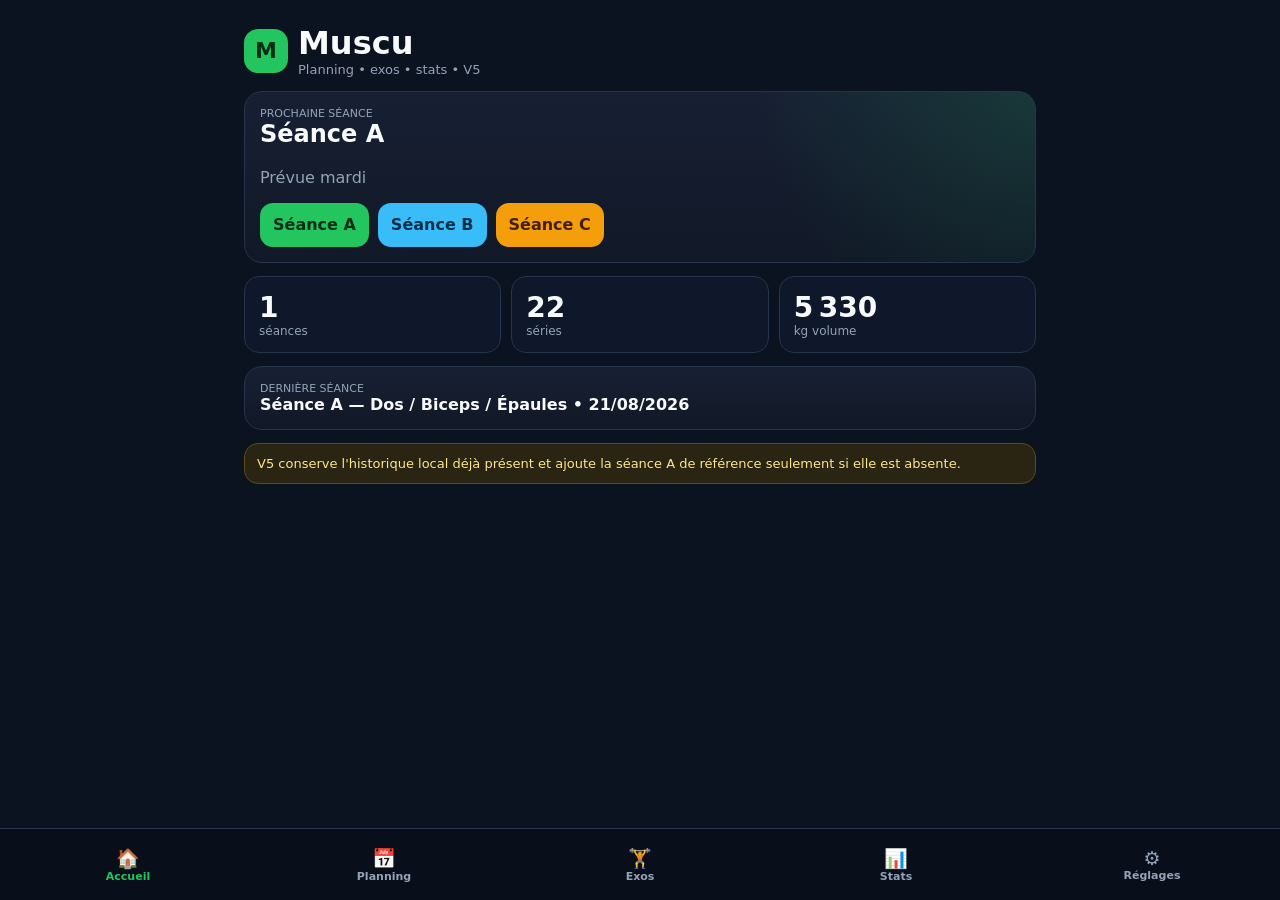
==== commit 13300cf9: "Add files via upload" ====
--- a/index.html
+++ b/index.html
@@ -3,371 +3,325 @@
 <head>
 <meta charset="utf-8">
 <meta name="viewport" content="width=device-width,initial-scale=1,viewport-fit=cover">
-<meta name="theme-color" content="#111827">
+<meta name="theme-color" content="#0b1220">
 <meta name="apple-mobile-web-app-capable" content="yes">
-<meta name="apple-mobile-web-app-status-bar-style" content="black-translucent">
 <meta name="apple-mobile-web-app-title" content="Muscu">
-<title>Muscu</title>
-<link rel="manifest" href="./manifest.json?v=4">
-<link rel="icon" href="./icon-192.png">
+<title>Muscu V5</title>
+<link rel="manifest" href="./manifest.json?v=5">
+<link rel="icon" href="./icon-192.png?v=5">
 <style>
-:root{--bg:#0b1220;--card:#111827;--card2:#172033;--muted:#94a3b8;--text:#f8fafc;--accent:#22c55e;--accent2:#38bdf8;--warn:#f59e0b;--danger:#ef4444;--line:#25334a}
-*{box-sizing:border-box}body{margin:0;font-family:system-ui,-apple-system,Segoe UI,Roboto,Arial;background:var(--bg);color:var(--text);padding-bottom:84px}
-button,input,select{font:inherit}.app{max-width:840px;margin:auto;padding:14px}.top{display:flex;justify-content:space-between;align-items:center;position:sticky;top:0;background:#0b1220ee;padding:10px 0 14px;z-index:7;backdrop-filter:blur(8px)}
-.brand{display:flex;gap:10px;align-items:center}.logo{width:42px;height:42px;border-radius:14px;background:var(--accent);color:#052e16;display:grid;place-items:center;font-weight:900;font-size:22px}
+:root{--bg:#0b1220;--card:#111827;--card2:#172033;--line:#26354c;--text:#f8fafc;--muted:#94a3b8;--green:#22c55e;--blue:#38bdf8;--orange:#f59e0b;--red:#ef4444}
+*{box-sizing:border-box}body{margin:0;background:var(--bg);color:var(--text);font-family:system-ui,-apple-system,Segoe UI,Roboto,Arial;padding-bottom:80px}
+button,input,select{font:inherit}.app{max-width:820px;margin:auto;padding:14px}.top{display:flex;justify-content:space-between;align-items:center;padding:10px 0 14px;position:sticky;top:0;background:#0b1220f2;z-index:10}
+.brand{display:flex;gap:10px;align-items:center}.logo{width:44px;height:44px;border-radius:14px;background:var(--green);color:#052e16;display:grid;place-items:center;font-size:22px;font-weight:900}
 h1,h2,h3{margin-top:0}.muted{color:var(--muted)}.small{font-size:13px}.tiny{font-size:11px}
 .card,.exercise{background:linear-gradient(180deg,var(--card2),var(--card));border:1px solid var(--line);border-radius:18px;padding:15px;margin-bottom:13px}
-.hero{background:radial-gradient(circle at 100% 0,#22c55e25,transparent 35%),linear-gradient(180deg,var(--card2),var(--card))}
+.hero{background:radial-gradient(circle at 100% 0,#22c55e25,transparent 34%),linear-gradient(180deg,var(--card2),var(--card))}
 .row{display:flex;gap:9px;align-items:center}.between{justify-content:space-between}.wrap{flex-wrap:wrap}
-.grid2{display:grid;grid-template-columns:1fr 1fr;gap:11px}.grid3{display:grid;grid-template-columns:repeat(3,1fr);gap:10px}
-@media(max-width:620px){.grid2,.grid3{grid-template-columns:1fr}}
-.btn{border:0;border-radius:13px;padding:11px 13px;background:#243149;color:white;font-weight:750;min-height:44px}.primary{background:var(--accent);color:#052e16}.blue{background:var(--accent2);color:#082f49}.warn{background:var(--warn);color:#422006}.danger{background:#431b1d;color:#fecaca}.ghost{background:transparent;border:1px solid var(--line)}
-.tag{display:inline-block;padding:5px 9px;border-radius:999px;background:#1f2a44;color:#cbd5e1;font-size:12px;margin:5px 5px 0 0}
-.exercise{background:#0f172a}.lastbox{background:#111c30;border:1px solid #2c3d59;border-radius:12px;padding:10px;margin:10px 0}.lastline{font-size:13px;color:#dbeafe}
-.setrow{display:grid;grid-template-columns:42px 1fr 1fr 86px;gap:7px;align-items:center;margin-top:8px}.setrow input,.field{width:100%;background:#0b1220;border:1px solid #334155;color:white;border-radius:10px;padding:9px}.done{background:#12301f!important;border-color:#166534!important}
-.timer{display:none;position:fixed;left:50%;bottom:82px;transform:translateX(-50%);width:min(780px,calc(100% - 24px));background:#101827;border:1px solid #334155;border-radius:16px;padding:12px;z-index:30;box-shadow:0 12px 40px #0008}.timer.show{display:flex;justify-content:space-between;align-items:center}.time{font-size:26px;font-weight:900}
-nav{position:fixed;bottom:0;left:0;right:0;height:74px;background:#09101bf2;border-top:1px solid var(--line);display:grid;grid-template-columns:repeat(5,1fr);z-index:20;padding-bottom:env(safe-area-inset-bottom)}
-nav button{background:none;border:0;color:var(--muted);font-weight:700;font-size:11px;padding:5px 1px}nav button.active{color:var(--accent)}.ico{display:block;font-size:19px;margin-bottom:2px}.hidden{display:none!important}
-.history{border-bottom:1px solid var(--line);padding:12px 0}.history:last-child{border-bottom:0}.notice{background:#2a2413;border:1px solid #5f4a15;color:#fde68a;border-radius:14px;padding:12px;font-size:13px}
-.day{display:grid;grid-template-columns:76px 1fr;gap:10px;align-items:center;padding:11px 0;border-bottom:1px solid var(--line)}.day:last-child{border-bottom:0}.today{color:var(--accent);font-weight:900}
+.grid3{display:grid;grid-template-columns:repeat(3,1fr);gap:10px}@media(max-width:600px){.grid3{grid-template-columns:1fr}.setrow{grid-template-columns:38px 1fr 1fr 82px!important}}
+.btn{border:0;border-radius:13px;padding:11px 13px;background:#243149;color:white;font-weight:750;min-height:44px}.primary{background:var(--green);color:#052e16}.blue{background:var(--blue);color:#082f49}.orange{background:var(--orange);color:#422006}.danger{background:#431b1d;color:#fecaca}.ghost{background:transparent;border:1px solid var(--line)}
+.tag{display:inline-block;padding:5px 9px;border-radius:999px;background:#1f2a44;color:#cbd5e1;font-size:12px;margin:4px 4px 0 0}
 .kpi{background:#0f172a;border:1px solid var(--line);border-radius:15px;padding:14px}.kpi .n{font-size:28px;font-weight:900}.kpi .l{font-size:12px;color:var(--muted)}
-.exlib{border-bottom:1px solid var(--line);padding:11px 0}.exlib:last-child{border-bottom:0}.chart{width:100%;height:170px;background:#0f172a;border:1px solid var(--line);border-radius:14px;display:block}
-.sectionlabel{font-size:11px;color:var(--muted);font-weight:800;letter-spacing:.06em}
+.setrow{display:grid;grid-template-columns:42px 1fr 1fr 88px;gap:7px;align-items:center;margin-top:8px}.setrow input,.field{width:100%;background:#0b1220;border:1px solid #334155;color:white;border-radius:10px;padding:9px}
+.done{background:#12301f!important;border-color:#166534!important}.last{background:#101b2e;border:1px solid #2b3d59;border-radius:12px;padding:9px;margin:10px 0;font-size:13px}
+.day{display:grid;grid-template-columns:80px 1fr;gap:10px;align-items:center;padding:10px 0;border-bottom:1px solid var(--line)}.today{color:var(--green);font-weight:900}
+.history{padding:12px 0;border-bottom:1px solid var(--line)}.history:last-child{border-bottom:0}.hidden{display:none!important}
+.timer{display:none;position:fixed;left:50%;bottom:80px;transform:translateX(-50%);width:min(780px,calc(100% - 24px));background:#0f172a;border:1px solid #334155;border-radius:16px;padding:12px;z-index:30;box-shadow:0 14px 45px #0009}.timer.show{display:flex;align-items:center;justify-content:space-between}.timerTime{font-size:27px;font-weight:900}
+nav{position:fixed;bottom:0;left:0;right:0;height:72px;background:#09101bf2;border-top:1px solid var(--line);display:grid;grid-template-columns:repeat(5,1fr);z-index:20}nav button{border:0;background:none;color:var(--muted);font-size:11px;font-weight:700}nav button.active{color:var(--green)}.ico{display:block;font-size:19px}
+.notice{background:#2a2413;border:1px solid #5f4a15;color:#fde68a;border-radius:14px;padding:12px;font-size:13px}
 </style>
 </head>
 <body>
 <div class="app">
 <div class="top">
-  <div class="brand"><div class="logo">M</div><div><h1 style="margin:0">Muscu</h1><div class="small muted">Planning • exos • stats • V4</div></div></div>
+  <div class="brand"><div class="logo">M</div><div><h1 style="margin:0">Muscu</h1><div class="small muted">Planning • exos • stats • V5</div></div></div>
   <button class="btn ghost" id="installBtn" hidden>Installer</button>
 </div>
 
 <main id="homeView">
 <section class="card hero">
-  <div class="sectionlabel">PROCHAINE SÉANCE</div>
-  <h2 id="nextSessionTitle">Planning à définir</h2>
-  <p class="muted" id="nextSessionText">Choisis tes jours dans Planning.</p>
+  <div class="tiny muted">PROCHAINE SÉANCE</div>
+  <h2 id="nextTitle">Planning à définir</h2>
+  <p id="nextText" class="muted"></p>
   <div class="row wrap">
     <button class="btn primary" onclick="startSession('A')">Séance A</button>
     <button class="btn blue" onclick="startSession('B')">Séance B</button>
-    <button class="btn warn" onclick="startSession('C')">Séance C</button>
+    <button class="btn orange" onclick="startSession('C')">Séance C</button>
   </div>
 </section>
 <div class="grid3">
-  <div class="kpi"><div class="n" id="homeCount">0</div><div class="l">séances</div></div>
-  <div class="kpi"><div class="n" id="homeSets">0</div><div class="l">séries validées</div></div>
-  <div class="kpi"><div class="n" id="homeVolume">0</div><div class="l">kg volume</div></div>
+  <div class="kpi"><div class="n" id="kSessions">0</div><div class="l">séances</div></div>
+  <div class="kpi"><div class="n" id="kSets">0</div><div class="l">séries</div></div>
+  <div class="kpi"><div class="n" id="kVolume">0</div><div class="l">kg volume</div></div>
 </div>
-<section class="card" style="margin-top:13px">
-  <div class="sectionlabel">DERNIÈRE SÉANCE</div>
-  <div id="lastWorkout" style="font-weight:800;margin-top:5px">Aucune</div>
-</section>
-<div class="notice">La séance du 21/08/2026 est préchargée une seule fois si ton historique est vide. Ensuite, toutes les nouvelles séances sont enregistrées depuis l’app.</div>
+<section class="card" style="margin-top:13px"><div class="tiny muted">DERNIÈRE SÉANCE</div><b id="lastWorkout">Aucune</b></section>
+<div class="notice">V5 conserve l'historique local déjà présent et ajoute la séance A de référence seulement si elle est absente.</div>
 </main>
 
 <main id="planView" class="hidden">
-<h2>Planning semaine</h2>
-<section class="card">
-  <p class="small muted">Pour chaque jour : repos, course, séance A, B ou C.</p>
-  <div id="weekPlan"></div>
-</section>
-<section class="card">
-  <b>A</b> : Dos • Biceps • Épaules<br>
-  <b>B</b> : Pectoraux • Triceps — à calibrer demain<br>
-  <b>C</b> : Jambes • Mollets • Avant-bras — provisoire
-</section>
+<h2>Planning</h2><section class="card"><div id="weekPlan"></div></section>
+<section class="card"><b>A</b> Dos • Biceps • Épaules<br><b>B</b> Pectoraux • Triceps<br><b>C</b> Jambes • Mollets • Avant-bras</section>
 </main>
 
 <main id="workoutView" class="hidden">
-<div class="row between wrap">
-  <div><div class="sectionlabel">SÉANCE EN COURS</div><h2 id="workoutTitle"></h2></div>
-  <button class="btn ghost" onclick="cancelWorkout()">Quitter</button>
-</div>
+<div class="row between wrap"><div><div class="tiny muted">SÉANCE EN COURS</div><h2 id="workoutTitle"></h2></div><button class="btn ghost" onclick="cancelWorkout()">Quitter</button></div>
 <div id="exerciseList"></div>
 <button class="btn primary" style="width:100%" onclick="finishWorkout()">Terminer et enregistrer</button>
 </main>
 
-<main id="exercisesView" class="hidden">
-<h2>Exercices</h2>
-<section class="card">
-<div class="row between wrap">
-  <div><div class="sectionlabel">BIBLIOTHÈQUE</div><b>Références enregistrées</b></div>
-  <select id="groupFilter" class="field" style="max-width:180px" onchange="renderExercises()">
-    <option value="all">Tous</option><option>Dos</option><option>Biceps</option><option>Épaules</option><option>Pectoraux</option><option>Triceps</option><option>Jambes</option><option>Mollets</option><option>Avant-bras</option><option>Gainage</option>
-  </select>
-</div>
-<div id="exerciseLibrary"></div>
-</section>
+<main id="exosView" class="hidden">
+<h2>Exercices</h2><section class="card"><div id="exosList"></div></section>
 </main>
 
 <main id="statsView" class="hidden">
 <h2>Stats</h2>
 <div class="grid3">
-  <div class="kpi"><div class="n" id="statSessions">0</div><div class="l">séances</div></div>
-  <div class="kpi"><div class="n" id="statSets">0</div><div class="l">séries</div></div>
-  <div class="kpi"><div class="n" id="statVolume">0</div><div class="l">kg volume total</div></div>
+  <div class="kpi"><div class="n" id="sSessions">0</div><div class="l">séances</div></div>
+  <div class="kpi"><div class="n" id="sSets">0</div><div class="l">séries</div></div>
+  <div class="kpi"><div class="n" id="sVolume">0</div><div class="l">kg volume total</div></div>
 </div>
-<section class="card" style="margin-top:13px"><h3>Activité — 8 semaines</h3><canvas id="activityChart" class="chart" width="700" height="170"></canvas></section>
-<section class="card"><h3>Meilleures charges</h3><div id="bestList"></div></section>
+<section class="card" style="margin-top:13px"><h3>Meilleures charges</h3><div id="bestList"></div></section>
 <section class="card"><h3>Historique</h3><div id="historyList"></div></section>
 </main>
 
 <main id="settingsView" class="hidden">
 <h2>Réglages</h2>
 <section class="card">
+  <h3>Repos automatique</h3>
+  <label>Gros exercices <select class="field" id="bigRest"><option value="90">90 s</option><option value="120" selected>120 s</option><option value="150">150 s</option><option value="180">180 s</option></select></label><br><br>
+  <label>Petits exercices <select class="field" id="smallRest"><option value="60">60 s</option><option value="75" selected>75 s</option><option value="90">90 s</option></select></label>
+</section>
+<section class="card">
   <h3>Sauvegarde</h3>
-  <p class="small muted">Les données restent dans le navigateur. Exporte avant un changement de téléphone.</p>
   <div class="row wrap">
     <button class="btn blue" onclick="exportData()">Exporter JSON</button>
     <label class="btn ghost">Importer JSON<input id="importInput" type="file" accept="application/json" hidden></label>
-    <button class="btn danger" onclick="clearData()">Effacer</button>
   </div>
 </section>
-<section class="card">
-<h3>Repos par défaut</h3>
-<div class="grid2">
-<label>Gros exercices<select class="field" id="bigRest"><option value="90">90 s</option><option value="120" selected>120 s</option><option value="150">150 s</option><option value="180">180 s</option></select></label>
-<label>Petits exercices<select class="field" id="smallRest"><option value="45">45 s</option><option value="60">60 s</option><option value="75" selected>75 s</option><option value="90">90 s</option></select></label>
+</main>
 </div>
-</section>
-</main>
-</div>
-
-<div class="timer" id="timerBar">
-<div><div class="small muted">REPOS</div><div class="time" id="timerText">02:00</div></div>
-<div class="row"><button class="btn ghost" onclick="addTimer(30)">+30 s</button><button class="btn primary" onclick="stopTimer()">Stop</button></div>
-</div>
+
+<div class="timer" id="timerBar"><div><div class="tiny muted">REPOS</div><div class="timerTime" id="timerText">02:00</div></div><div class="row"><button class="btn ghost" onclick="addTimer(30)">+30 s</button><button class="btn primary" onclick="stopTimer()">Stop</button></div></div>
 
 <nav>
 <button id="navHome" class="active" onclick="showView('home')"><span class="ico">🏠</span>Accueil</button>
 <button id="navPlan" onclick="showView('plan')"><span class="ico">📅</span>Planning</button>
-<button id="navExercises" onclick="showView('exercises')"><span class="ico">🏋️</span>Exos</button>
+<button id="navExos" onclick="showView('exos')"><span class="ico">🏋️</span>Exos</button>
 <button id="navStats" onclick="showView('stats')"><span class="ico">📊</span>Stats</button>
 <button id="navSettings" onclick="showView('settings')"><span class="ico">⚙️</span>Réglages</button>
 </nav>
 
 <script>
-const KEY='muscu-data-v1', SKEY='muscu-settings-v1', PKEY='muscu-plan-v1', ASEEDKEY='muscu-add-A-2026-08-21-v2';
+const DATA_KEY='muscu-data-v1';
+const SETTINGS_KEY='muscu-settings-v1';
+const PLAN_KEY='muscu-plan-v1';
+const MIGRATION_A_KEY='muscu-v5-A-restored';
 const DAYS=['Lundi','Mardi','Mercredi','Jeudi','Vendredi','Samedi','Dimanche'];
 
 const templates={
 A:{name:'Séance A — Dos / Biceps / Épaules',exercises:[
-{name:'Tirage poulie haute',group:'Dos',target:'3 × 8–10',weight:60,sets:3,reps:9,rest:'big'},
-{name:'Rowing poulie basse',group:'Dos',target:'3 × 8–10',weight:70,sets:3,reps:9,rest:'big'},
-{name:'Pullover poulie haute',group:'Dos',target:'3 × 10–12',weight:20,sets:3,reps:12,rest:'small'},
-{name:'Curl haltères assis',group:'Biceps',target:'3 × 6–8',weight:17,sets:3,reps:7,rest:'small'},
-{name:'Face pull',group:'Épaules',target:'3 × 12–15',weight:15,sets:3,reps:12,rest:'small'},
-{name:'Élévation latérale poulie',group:'Épaules',target:'3 × 12–15',weight:5,sets:3,reps:12,rest:'small'},
-{name:'Planche',group:'Gainage',target:'1–2 × 30–45 s',weight:0,sets:1,reps:45,unit:'sec',rest:'small'},
-{name:'Planche latérale',group:'Gainage',target:'30 s / côté',weight:0,sets:2,reps:30,unit:'sec',rest:'small'},
-{name:'Dead bug',group:'Gainage',target:'10 / côté',weight:0,sets:1,reps:10,rest:'small'}]},
+{name:'Tirage poulie haute',group:'Dos',weight:60,sets:3,reps:9,target:'3 × 8–10',rest:'big'},
+{name:'Rowing poulie basse',group:'Dos',weight:70,sets:3,reps:9,target:'3 × 8–10',rest:'big'},
+{name:'Pullover poulie haute',group:'Dos',weight:20,sets:3,reps:12,target:'3 × 10–12',rest:'small'},
+{name:'Curl haltères assis',group:'Biceps',weight:17,sets:3,reps:7,target:'3 × 6–8',rest:'small'},
+{name:'Face pull',group:'Épaules',weight:15,sets:3,reps:12,target:'3 × 12–15',rest:'small'},
+{name:'Élévation latérale poulie',group:'Épaules',weight:5,sets:3,reps:12,target:'3 × 12–15',rest:'small'},
+{name:'Planche',group:'Gainage',weight:0,sets:1,reps:45,target:'45 s',unit:'sec',rest:'small'},
+{name:'Planche latérale',group:'Gainage',weight:0,sets:2,reps:30,target:'30 s / côté',unit:'sec',rest:'small'},
+{name:'Dead bug',group:'Gainage',weight:0,sets:1,reps:10,target:'10 / côté',rest:'small'}]},
 B:{name:'Séance B — Pectoraux / Triceps',exercises:[
-{name:'Développé couché barre',group:'Pectoraux',target:'3 × 8–10',weight:'',sets:3,reps:8,rest:'big'},
-{name:'Développé incliné',group:'Pectoraux',target:'3 × 8–10',weight:'',sets:3,reps:8,rest:'big'},
-{name:'Écarté poulie ou haltères',group:'Pectoraux',target:'2–3 × 10–15',weight:'',sets:3,reps:12,rest:'small'},
-{name:'Extension triceps corde',group:'Triceps',target:'3 × 10–15',weight:'',sets:3,reps:12,rest:'small'},
-{name:'Extension triceps au-dessus tête',group:'Triceps',target:'2 × 10–15',weight:'',sets:2,reps:12,rest:'small'}]},
+{name:'Développé couché barre',group:'Pectoraux',weight:'',sets:3,reps:8,target:'3 × 8–10',rest:'big'},
+{name:'Développé incliné',group:'Pectoraux',weight:'',sets:3,reps:8,target:'3 × 8–10',rest:'big'},
+{name:'Écarté poulie ou haltères',group:'Pectoraux',weight:'',sets:3,reps:12,target:'3 × 10–15',rest:'small'},
+{name:'Extension triceps corde',group:'Triceps',weight:'',sets:3,reps:12,target:'3 × 10–15',rest:'small'}]},
 C:{name:'Séance C — Jambes / Mollets / Avant-bras',exercises:[
-{name:'Squat vers banc',group:'Jambes',target:'3 × 8–10',weight:'',sets:3,reps:8,rest:'big'},
-{name:'Leg extension',group:'Jambes',target:'3 × 10–15',weight:'',sets:3,reps:12,rest:'small'},
-{name:'Hip thrust',group:'Jambes',target:'3 × 10–12',weight:'',sets:3,reps:10,rest:'big'},
-{name:'Leg curl',group:'Jambes',target:'3 × 10–12',weight:'',sets:3,reps:10,rest:'small'},
-{name:'Mollets debout',group:'Mollets',target:'3 × 12–15',weight:'',sets:3,reps:12,rest:'small'},
-{name:'Curl marteau léger',group:'Avant-bras',target:'2 × 10–12',weight:'',sets:2,reps:10,rest:'small'}]}
+{name:'Squat vers banc',group:'Jambes',weight:'',sets:3,reps:8,target:'3 × 8–10',rest:'big'},
+{name:'Leg extension',group:'Jambes',weight:'',sets:3,reps:12,target:'3 × 10–15',rest:'small'},
+{name:'Hip thrust',group:'Jambes',weight:'',sets:3,reps:10,target:'3 × 10–12',rest:'big'},
+{name:'Leg curl',group:'Jambes',weight:'',sets:3,reps:10,target:'3 × 10–12',rest:'small'},
+{name:'Mollets debout',group:'Mollets',weight:'',sets:3,reps:12,target:'3 × 12–15',rest:'small'},
+{name:'Curl marteau léger',group:'Avant-bras',weight:'',sets:2,reps:10,target:'2 × 10–12',rest:'small'}]}
 };
 
-let state=load(),current=null,timerId=null,timerEnd=0,deferredPrompt=null;
-
-function load(){try{return JSON.parse(localStorage.getItem(KEY))||{workouts:[]}}catch{return{workouts:[]}}}
-function save(){localStorage.setItem(KEY,JSON.stringify(state));refreshHome()}
-function settings(){try{return JSON.parse(localStorage.getItem(SKEY))||{bigRest:120,smallRest:75}}catch{return{bigRest:120,smallRest:75}}}
-function plan(){try{return JSON.parse(localStorage.getItem(PKEY))||['rest','A','run','rest','B','run','rest']}catch{return['rest','A','run','rest','B','run','rest']}}
-function savePlan(p){localStorage.setItem(PKEY,JSON.stringify(p));refreshHome()}
-function saveSettings(){localStorage.setItem(SKEY,JSON.stringify({bigRest:+bigRest.value,smallRest:+smallRest.value}))}
-function rest(t){let s=settings();return t==='big'?s.bigRest:s.smallRest}
-
-function ensureReferenceA(){
-  if(localStorage.getItem(ASEEDKEY)) return;
-
-  const alreadyThere = state.workouts.some(w =>
-    w && w.key==='A' &&
-    w.exercises &&
-    w.exercises.some(e => e.name==='Tirage poulie haute') &&
-    w.exercises.some(e => e.name==='Curl haltères assis')
+let state=loadData();
+let current=null;
+let timerId=null,timerEnd=0,deferredPrompt=null;
+
+function loadData(){try{return JSON.parse(localStorage.getItem(DATA_KEY))||{workouts:[]}}catch{return{workouts:[]}}}
+function saveData(){localStorage.setItem(DATA_KEY,JSON.stringify(state));refreshHome()}
+function getSettings(){try{return JSON.parse(localStorage.getItem(SETTINGS_KEY))||{bigRest:120,smallRest:75}}catch{return{bigRest:120,smallRest:75}}}
+function saveSettings(){localStorage.setItem(SETTINGS_KEY,JSON.stringify({bigRest:+bigRest.value,smallRest:+smallRest.value}))}
+function getPlan(){try{return JSON.parse(localStorage.getItem(PLAN_KEY))||['rest','A','run','rest','B','run','rest']}catch{return['rest','A','run','rest','B','run','rest']}}
+function savePlan(p){localStorage.setItem(PLAN_KEY,JSON.stringify(p));refreshHome()}
+
+function restoreAIfMissing(){
+  if(localStorage.getItem(MIGRATION_A_KEY)) return;
+
+  const hasReferenceA = state.workouts.some(w =>
+    w && w.key==='A' && Array.isArray(w.exercises) &&
+    w.exercises.some(e=>e.name==='Tirage poulie haute') &&
+    w.exercises.some(e=>e.name==='Curl haltères assis')
   );
 
-  if(!alreadyThere){
+  if(!hasReferenceA){
     state.workouts.push({
       key:'A',
       name:'Séance A — Dos / Biceps / Épaules',
       startedAt:'2026-08-21T18:00:00+02:00',
       finishedAt:'2026-08-21T19:30:00+02:00',
-      seeded:true,
+      restored:true,
       exercises:[
-        {name:'Tirage poulie haute',group:'Dos',target:'3 × 8–10',entries:[
-          {weight:60,reps:9,feel:'moyen',done:true},{weight:60,reps:9,feel:'moyen',done:true},{weight:60,reps:9,feel:'moyen',done:true}]},
-        {name:'Rowing poulie basse',group:'Dos',target:'3 × 8–10',entries:[
-          {weight:60,reps:10,feel:'facile',done:true},{weight:70,reps:9,feel:'moyen',done:true},{weight:70,reps:10,feel:'moyen',done:true}]},
-        {name:'Pullover poulie haute',group:'Dos',target:'3 × 10–12',entries:[
-          {weight:20,reps:12,feel:'moyen',done:true},{weight:20,reps:12,feel:'moyen',done:true},{weight:20,reps:12,feel:'moyen',done:true}]},
-        {name:'Curl haltères assis',group:'Biceps',target:'3 × 6–8',entries:[
-          {weight:17,reps:7,feel:'moyen',done:true},{weight:17,reps:6,feel:'moyen',done:true},{weight:17,reps:7,feel:'moyen',done:true}]},
-        {name:'Face pull',group:'Épaules',target:'3 × 12–15',entries:[
-          {weight:15,reps:12,feel:'moyen',done:true},{weight:15,reps:12,feel:'moyen',done:true},{weight:15,reps:12,feel:'moyen',done:true}]},
-        {name:'Élévation latérale poulie',group:'Épaules',target:'3 × 12–15',entries:[
-          {weight:5,reps:12,feel:'moyen',done:true},{weight:5,reps:12,feel:'moyen',done:true},{weight:5,reps:12,feel:'moyen',done:true}]},
-        {name:'Planche',group:'Gainage',target:'1–2 × 30–45 s',unit:'sec',entries:[{weight:0,reps:45,feel:'moyen',done:true}]},
-        {name:'Planche latérale',group:'Gainage',target:'30 s / côté',unit:'sec',entries:[{weight:0,reps:30,feel:'moyen',done:true},{weight:0,reps:30,feel:'moyen',done:true}]},
-        {name:'Dead bug',group:'Gainage',target:'10 / côté',entries:[{weight:0,reps:10,feel:'moyen',done:true}]}
+        {name:'Tirage poulie haute',group:'Dos',entries:[{weight:60,reps:9,feel:'moyen',done:true},{weight:60,reps:9,feel:'moyen',done:true},{weight:60,reps:9,feel:'moyen',done:true}]},
+        {name:'Rowing poulie basse',group:'Dos',entries:[{weight:60,reps:10,feel:'facile',done:true},{weight:70,reps:9,feel:'moyen',done:true},{weight:70,reps:10,feel:'moyen',done:true}]},
+        {name:'Pullover poulie haute',group:'Dos',entries:[{weight:20,reps:12,feel:'moyen',done:true},{weight:20,reps:12,feel:'moyen',done:true},{weight:20,reps:12,feel:'moyen',done:true}]},
+        {name:'Curl haltères assis',group:'Biceps',entries:[{weight:17,reps:7,feel:'moyen',done:true},{weight:17,reps:6,feel:'moyen',done:true},{weight:17,reps:7,feel:'moyen',done:true}]},
+        {name:'Face pull',group:'Épaules',entries:[{weight:15,reps:12,feel:'moyen',done:true},{weight:15,reps:12,feel:'moyen',done:true},{weight:15,reps:12,feel:'moyen',done:true}]},
+        {name:'Élévation latérale poulie',group:'Épaules',entries:[{weight:5,reps:12,feel:'moyen',done:true},{weight:5,reps:12,feel:'moyen',done:true},{weight:5,reps:12,feel:'moyen',done:true}]},
+        {name:'Planche',group:'Gainage',unit:'sec',entries:[{weight:0,reps:45,feel:'moyen',done:true}]},
+        {name:'Planche latérale',group:'Gainage',unit:'sec',entries:[{weight:0,reps:30,feel:'moyen',done:true},{weight:0,reps:30,feel:'moyen',done:true}]},
+        {name:'Dead bug',group:'Gainage',entries:[{weight:0,reps:10,feel:'moyen',done:true}]}
       ]
     });
     state.workouts.sort((a,b)=>new Date(b.finishedAt||b.startedAt)-new Date(a.finishedAt||a.startedAt));
-    save();
+    saveData();
   }
-  localStorage.setItem(ASEEDKEY,'1');
-}
-
-function showView(n){
-  ['home','plan','workout','exercises','stats','settings'].forEach(v=>document.getElementById(v+'View').classList.toggle('hidden',v!==n));
-  ['Home','Plan','Exercises','Stats','Settings'].forEach(v=>{let e=document.getElementById('nav'+v);if(e)e.classList.toggle('active',v.toLowerCase()===n)});
-  if(n==='plan')renderPlan(); if(n==='exercises')renderExercises(); if(n==='stats')renderStats();
-  if(n==='settings'){let s=settings();bigRest.value=s.bigRest;smallRest.value=s.smallRest}
-  scrollTo(0,0)
-}
-
-function getLastExercise(name){
+  localStorage.setItem(MIGRATION_A_KEY,'1');
+}
+
+function showView(name){
+  ['home','plan','workout','exos','stats','settings'].forEach(v=>document.getElementById(v+'View').classList.toggle('hidden',v!==name));
+  ['Home','Plan','Exos','Stats','Settings'].forEach(v=>{const e=document.getElementById('nav'+v);if(e)e.classList.toggle('active',v.toLowerCase()===name)});
+  if(name==='plan')renderPlan();
+  if(name==='exos')renderExos();
+  if(name==='stats')renderStats();
+  if(name==='settings'){const s=getSettings();bigRest.value=s.bigRest;smallRest.value=s.smallRest}
+  scrollTo(0,0);
+}
+
+function lastExercise(name){
   for(const w of state.workouts){
-    const ex=w.exercises.find(e=>e.name===name);
-    if(ex && ex.entries && ex.entries.some(s=>s.done)) return ex;
+    const e=(w.exercises||[]).find(x=>x.name===name);
+    if(e && (e.entries||[]).some(s=>s.done)) return e;
   }
   return null;
 }
-function lastSummary(ex){
-  if(!ex) return 'Aucune référence enregistrée';
-  return ex.entries.filter(s=>s.done).map(s=>ex.unit==='sec'?`${s.reps}s`:`${s.weight||0}kg × ${s.reps}`).join(' / ');
-}
-function prefillFromLast(template){
-  const last=getLastExercise(template.name);
-  const entries=[];
-  for(let i=0;i<template.sets;i++){
-    let src=last && last.entries.filter(s=>s.done)[i];
-    entries.push({
-      weight: src && src.weight!==undefined ? src.weight : template.weight,
-      reps: src && src.reps!==undefined ? src.reps : template.reps,
-      feel:'moyen',done:false
-    });
-  }
-  return entries;
+function lastText(e){
+  if(!e)return 'Aucune référence';
+  return e.entries.filter(s=>s.done).map(s=>e.unit==='sec'?`${s.reps}s`:`${s.weight}kg × ${s.reps}`).join(' / ');
+}
+function entriesFromLast(t){
+  const last=lastExercise(t.name);
+  const done=last?last.entries.filter(s=>s.done):[];
+  return Array.from({length:t.sets},(_,i)=>({
+    weight:done[i]&&done[i].weight!==undefined?done[i].weight:t.weight,
+    reps:done[i]&&done[i].reps!==undefined?done[i].reps:t.reps,
+    feel:'moyen',done:false
+  }));
 }
 function startSession(k){
-  current={key:k,name:templates[k].name,startedAt:new Date().toISOString(),exercises:templates[k].exercises.map(e=>({...e,entries:prefillFromLast(e)}))};
-  workoutTitle.textContent=current.name;renderWorkout();showView('workout')
+  current={key:k,name:templates[k].name,startedAt:new Date().toISOString(),exercises:templates[k].exercises.map(t=>({...t,entries:entriesFromLast(t)}))};
+  workoutTitle.textContent=current.name;
+  renderWorkout();
+  showView('workout');
 }
 function renderWorkout(){
   exerciseList.innerHTML='';
   current.exercises.forEach((e,ei)=>{
-    const last=getLastExercise(e.name);
-    let b=document.createElement('section');b.className='exercise';
-    b.innerHTML=`<div class="row between wrap"><div><h3>${e.name}</h3><div class="small muted">${e.group} • Objectif ${e.target}</div></div><span class="tag">${e.rest==='big'?'Repos long':'Repos court'}</span></div>
-      <div class="lastbox"><div class="sectionlabel">DERNIÈRE FOIS</div><div class="lastline">${lastSummary(last)}</div></div>`;
+    const box=document.createElement('section');box.className='exercise';
+    box.innerHTML=`<div class="row between wrap"><div><h3>${e.name}</h3><div class="small muted">${e.group} • ${e.target}</div></div><span class="tag">${e.rest==='big'?'2 min':'1 min 15'}</span></div><div class="last"><b>Dernière fois :</b> ${lastText(lastExercise(e.name))}</div>`;
     e.entries.forEach((s,si)=>{
-      let r=document.createElement('div');r.className='setrow'+(s.done?' done':'');
-      r.innerHTML=`<b class="small">S${si+1}</b><input type="number" step=".5" value="${s.weight}" placeholder="kg" ${e.unit==='sec'?'disabled':''} onchange="upd(${ei},${si},'weight',this.value)"><input type="number" step="1" value="${s.reps}" onchange="upd(${ei},${si},'reps',this.value)"><button class="btn ${s.done?'primary':''}" onclick="toggleSet(${ei},${si},this)">${s.done?'✓ Fait':'Valider'}</button>`;
-      b.appendChild(r)
+      const r=document.createElement('div');r.className='setrow';
+      r.innerHTML=`<b>S${si+1}</b><input type="number" step=".5" value="${s.weight}" placeholder="kg" ${e.unit==='sec'?'disabled':''} onchange="setValue(${ei},${si},'weight',this.value)"><input type="number" step="1" value="${s.reps}" onchange="setValue(${ei},${si},'reps',this.value)"><button class="btn" onclick="toggleSet(${ei},${si},this)">Valider</button>`;
+      box.appendChild(r);
     });
-    let f=document.createElement('div');f.className='row wrap';f.style.marginTop='10px';
-    f.innerHTML=`<span class="small muted">Ressenti :</span><select class="field" style="max-width:150px" onchange="setFeel(${ei},this.value)"><option>facile</option><option selected>moyen</option><option>dur</option></select>`;
-    b.appendChild(f);exerciseList.appendChild(b)
-  })
-}
-function upd(ei,si,k,v){current.exercises[ei].entries[si][k]=v===''?'':Number(v)}
-function setFeel(ei,v){let s=[...current.exercises[ei].entries].reverse().find(x=>x.done);if(s)s.feel=v}
-function toggleSet(ei,si,btn){let s=current.exercises[ei].entries[si];s.done=!s.done;btn.textContent=s.done?'✓ Fait':'Valider';btn.classList.toggle('primary',s.done);btn.parentElement.classList.toggle('done',s.done);if(s.done)startTimer(rest(current.exercises[ei].rest))}
+    exerciseList.appendChild(box);
+  });
+}
+function setValue(ei,si,k,v){current.exercises[ei].entries[si][k]=v===''?'':Number(v)}
+function toggleSet(ei,si,btn){
+  const s=current.exercises[ei].entries[si];s.done=!s.done;
+  btn.textContent=s.done?'✓ Fait':'Valider';btn.classList.toggle('primary',s.done);btn.parentElement.classList.toggle('done',s.done);
+  if(s.done){const cfg=getSettings();startTimer(current.exercises[ei].rest==='big'?cfg.bigRest:cfg.smallRest)}
+}
 function startTimer(sec){stopTimer(false);timerEnd=Date.now()+sec*1000;timerBar.classList.add('show');tick();timerId=setInterval(tick,250)}
-function tick(){let l=Math.max(0,Math.ceil((timerEnd-Date.now())/1000));timerText.textContent=String(Math.floor(l/60)).padStart(2,'0')+':'+String(l%60).padStart(2,'0');if(l<=0){stopTimer();if(navigator.vibrate)navigator.vibrate([150,80,150])}}
+function tick(){const l=Math.max(0,Math.ceil((timerEnd-Date.now())/1000));timerText.textContent=String(Math.floor(l/60)).padStart(2,'0')+':'+String(l%60).padStart(2,'0');if(l<=0){stopTimer();if(navigator.vibrate)navigator.vibrate([150,70,150])}}
 function addTimer(s){timerEnd+=s*1000;tick()}
 function stopTimer(h=true){if(timerId){clearInterval(timerId);timerId=null}if(h!==false)timerBar.classList.remove('show')}
-function finishWorkout(){if(!current.exercises.some(e=>e.entries.some(s=>s.done))&&!confirm('Aucune série validée. Enregistrer quand même ?'))return;current.finishedAt=new Date().toISOString();state.workouts.unshift(JSON.parse(JSON.stringify(current)));save();current=null;stopTimer();showView('home')}
+function finishWorkout(){
+  if(!current.exercises.some(e=>e.entries.some(s=>s.done))&&!confirm('Enregistrer sans série validée ?'))return;
+  current.finishedAt=new Date().toISOString();state.workouts.unshift(JSON.parse(JSON.stringify(current)));saveData();current=null;stopTimer();showView('home');
+}
 function cancelWorkout(){if(confirm('Quitter sans enregistrer ?')){current=null;stopTimer();showView('home')}}
 
 function renderPlan(){
-  let p=plan(), jsDay=(new Date().getDay()+6)%7;
-  weekPlan.innerHTML=DAYS.map((d,i)=>`<div class="day"><div class="${i===jsDay?'today':''}">${d}${i===jsDay?'<div class="tiny">Aujourd’hui</div>':''}</div><select class="field" onchange="changePlan(${i},this.value)"><option value="rest" ${p[i]==='rest'?'selected':''}>Repos</option><option value="run" ${p[i]==='run'?'selected':''}>Course</option><option value="A" ${p[i]==='A'?'selected':''}>Séance A</option><option value="B" ${p[i]==='B'?'selected':''}>Séance B</option><option value="C" ${p[i]==='C'?'selected':''}>Séance C</option></select></div>`).join('')
-}
-function changePlan(i,v){let p=plan();p[i]=v;savePlan(p);renderPlan()}
-
-function allExercises(){
-  let map={};
-  Object.values(templates).forEach(t=>t.exercises.forEach(e=>map[e.name]={...e}));
-  state.workouts.forEach(w=>w.exercises.forEach(e=>{
-    if(!map[e.name])map[e.name]={...e};
-    let done=e.entries.filter(x=>x.done&&Number(x.weight)>0);
-    if(done.length)map[e.name].best=Math.max(map[e.name].best||0,...done.map(x=>Number(x.weight)));
-    if(done.length)map[e.name].last=done.map(x=>`${x.weight}×${x.reps}`).join(' / ');
-  }));
-  return Object.values(map)
-}
-function renderExercises(){
-  let f=groupFilter.value,a=allExercises().filter(e=>f==='all'||e.group===f);
-  exerciseLibrary.innerHTML=a.map(e=>`<div class="exlib"><div class="row between wrap"><div><b>${e.name}</b><div class="small muted">${e.group||''} • ${e.target||''}</div>${e.last?`<div class="small" style="margin-top:4px">Dernière : ${e.last}</div>`:''}</div><div style="text-align:right"><div class="small muted">Meilleure charge</div><b>${e.best||e.weight||'—'}${(e.best||e.weight)?' kg':''}</b></div></div></div>`).join('')
-}
-
-function workoutStats(){
-  let sets=0,vol=0,reps=0;
-  state.workouts.forEach(w=>w.exercises.forEach(e=>e.entries.filter(s=>s.done).forEach(s=>{sets++;reps+=Number(s.reps)||0;if(!e.unit)vol+=(Number(s.weight)||0)*(Number(s.reps)||0)})));
-  return{sets,vol:Math.round(vol),reps}
+  const p=getPlan(),today=(new Date().getDay()+6)%7;
+  weekPlan.innerHTML=DAYS.map((d,i)=>`<div class="day"><div class="${i===today?'today':''}">${d}${i===today?'<div class="tiny">Aujourd’hui</div>':''}</div><select class="field" onchange="changePlan(${i},this.value)"><option value="rest" ${p[i]==='rest'?'selected':''}>Repos</option><option value="run" ${p[i]==='run'?'selected':''}>Course</option><option value="A" ${p[i]==='A'?'selected':''}>Séance A</option><option value="B" ${p[i]==='B'?'selected':''}>Séance B</option><option value="C" ${p[i]==='C'?'selected':''}>Séance C</option></select></div>`).join('');
+}
+function changePlan(i,v){const p=getPlan();p[i]=v;savePlan(p);renderPlan()}
+
+function allExerciseNames(){
+  const m=new Map();
+  Object.values(templates).forEach(t=>t.exercises.forEach(e=>m.set(e.name,{name:e.name,group:e.group,target:e.target})));
+  state.workouts.forEach(w=>(w.exercises||[]).forEach(e=>{if(!m.has(e.name))m.set(e.name,{name:e.name,group:e.group||'',target:''})}));
+  return [...m.values()];
+}
+function renderExos(){
+  exosList.innerHTML=allExerciseNames().map(e=>{
+    const last=lastExercise(e.name);
+    const best=bestWeight(e.name);
+    return `<div class="history"><div class="row between wrap"><div><b>${e.name}</b><div class="small muted">${e.group||''} ${e.target?'• '+e.target:''}</div><div class="small">Dernière : ${lastText(last)}</div></div><div><div class="tiny muted">Max enregistré</div><b>${best?best+' kg':'—'}</b></div></div></div>`;
+  }).join('');
+}
+function bestWeight(name){
+  let best=0;state.workouts.forEach(w=>(w.exercises||[]).filter(e=>e.name===name).forEach(e=>(e.entries||[]).filter(s=>s.done).forEach(s=>best=Math.max(best,Number(s.weight)||0))));
+  return best;
+}
+function calcStats(){
+  let sets=0,vol=0;
+  state.workouts.forEach(w=>(w.exercises||[]).forEach(e=>(e.entries||[]).filter(s=>s.done).forEach(s=>{sets++;if(e.unit!=='sec')vol+=(Number(s.weight)||0)*(Number(s.reps)||0)})));
+  return{sets,vol:Math.round(vol)};
 }
 function refreshHome(){
-  let s=workoutStats();homeCount.textContent=state.workouts.length;homeSets.textContent=s.sets;homeVolume.textContent=s.vol.toLocaleString('fr-FR');
-  let w=state.workouts[0];lastWorkout.textContent=w?w.name+' • '+new Date(w.finishedAt||w.startedAt).toLocaleDateString('fr-FR'):'Aucune';
-  let p=plan(),today=(new Date().getDay()+6)%7,found=null;
-  for(let step=0;step<7;step++){let i=(today+step)%7;if(['A','B','C'].includes(p[i])){found={step,i,type:p[i]};break}}
-  if(found){nextSessionTitle.textContent=(found.step===0?'Aujourd’hui : ':'')+'Séance '+found.type;nextSessionText.textContent=(found.step===0?'Prévue aujourd’hui':`Prévue ${DAYS[found.i].toLowerCase()}`)+' • '+templates[found.type].name.replace('Séance '+found.type+' — ','')}
-  else{nextSessionTitle.textContent='Aucune séance planifiée';nextSessionText.textContent='Va dans Planning pour choisir tes jours.'}
+  const s=calcStats();kSessions.textContent=state.workouts.length;kSets.textContent=s.sets;kVolume.textContent=s.vol.toLocaleString('fr-FR');
+  const w=state.workouts[0];lastWorkout.textContent=w?w.name+' • '+new Date(w.finishedAt||w.startedAt).toLocaleDateString('fr-FR'):'Aucune';
+  const p=getPlan(),today=(new Date().getDay()+6)%7;let f=null;
+  for(let x=0;x<7;x++){let i=(today+x)%7;if(['A','B','C'].includes(p[i])){f={x,i,k:p[i]};break}}
+  if(f){nextTitle.textContent=(f.x===0?'Aujourd’hui : ':'')+'Séance '+f.k;nextText.textContent=f.x===0?'Prévue aujourd’hui':'Prévue '+DAYS[f.i].toLowerCase()}
+  else{nextTitle.textContent='Aucune séance planifiée';nextText.textContent='Va dans Planning.'}
 }
 function renderStats(){
-  let s=workoutStats();statSessions.textContent=state.workouts.length;statSets.textContent=s.sets;statVolume.textContent=s.vol.toLocaleString('fr-FR');
-  let best={};state.workouts.forEach(w=>w.exercises.forEach(e=>e.entries.filter(x=>x.done&&Number(x.weight)>0).forEach(x=>best[e.name]=Math.max(best[e.name]||0,Number(x.weight)))));
-  let arr=Object.entries(best).sort((a,b)=>b[1]-a[1]);bestList.innerHTML=arr.length?arr.map(([n,k])=>`<div class="history"><div class="row between"><b>${n}</b><b>${k} kg</b></div></div>`).join(''):'<div class="muted">Pas encore de données.</div>';
-  historyList.innerHTML=state.workouts.length?state.workouts.map((w,i)=>`<div class="history"><div class="row between"><b>${w.name}</b><span class="small muted">${new Date(w.finishedAt||w.startedAt).toLocaleDateString('fr-FR')}</span></div>${w.exercises.map(e=>{let ss=e.entries.filter(x=>x.done);return ss.length?`<div class="small" style="margin-top:5px"><b>${e.name}</b> : ${ss.map(x=>e.unit==='sec'?x.reps+'s':(x.weight||0)+'kg×'+x.reps).join(' / ')}</div>`:''}).join('')}<button class="btn danger" style="margin-top:10px" onclick="delWorkout(${i})">Supprimer</button></div>`).join(''):'<div class="muted">Aucune séance enregistrée.</div>';
-  drawChart()
-}
-function delWorkout(i){if(confirm('Supprimer cette séance ?')){state.workouts.splice(i,1);save();renderStats()}}
-function drawChart(){
-  let c=activityChart,ctx=c.getContext('2d'),w=c.width,h=c.height;ctx.clearRect(0,0,w,h);
-  let bins=Array(8).fill(0),now=new Date();
-  state.workouts.forEach(x=>{let d=new Date(x.finishedAt||x.startedAt),diff=Math.floor((now-d)/(7*86400000));if(diff>=0&&diff<8)bins[7-diff]++});
-  let max=Math.max(1,...bins),pad=24,bw=(w-pad*2)/8;
-  ctx.strokeStyle='#334155';ctx.lineWidth=1;ctx.beginPath();ctx.moveTo(pad,h-24);ctx.lineTo(w-pad,h-24);ctx.stroke();
-  for(let i=0;i<8;i++){let bh=(h-50)*(bins[i]/max),x=pad+i*bw+8,y=h-24-bh;ctx.fillStyle='#22c55e';ctx.fillRect(x,y,bw-16,bh);ctx.fillStyle='#94a3b8';ctx.font='12px system-ui';ctx.textAlign='center';ctx.fillText(String(bins[i]),x+(bw-16)/2,y-6);ctx.fillText(i===7?'Cette sem.':'S-'+(7-i),x+(bw-16)/2,h-7)}
-}
-
+  const s=calcStats();sSessions.textContent=state.workouts.length;sSets.textContent=s.sets;sVolume.textContent=s.vol.toLocaleString('fr-FR');
+  const names=allExerciseNames().map(e=>e.name),best=names.map(n=>[n,bestWeight(n)]).filter(x=>x[1]>0).sort((a,b)=>b[1]-a[1]);
+  bestList.innerHTML=best.length?best.map(([n,k])=>`<div class="history"><div class="row between"><b>${n}</b><b>${k} kg</b></div></div>`).join(''):'<div class="muted">Aucune donnée.</div>';
+  historyList.innerHTML=state.workouts.length?state.workouts.map(w=>`<div class="history"><div class="row between"><b>${w.name}</b><span class="small muted">${new Date(w.finishedAt||w.startedAt).toLocaleDateString('fr-FR')}</span></div>${(w.exercises||[]).map(e=>{const ss=(e.entries||[]).filter(s=>s.done);return ss.length?`<div class="small" style="margin-top:5px"><b>${e.name}</b> : ${ss.map(s=>e.unit==='sec'?s.reps+'s':s.weight+'kg×'+s.reps).join(' / ')}</div>`:''}).join('')}</div>`).join(''):'<div class="muted">Aucune séance.</div>';
+}
 function exportData(){
-  let p={version:4,exportedAt:new Date().toISOString(),data:state,settings:settings(),plan:plan()},
-  b=new Blob([JSON.stringify(p,null,2)],{type:'application/json'}),u=URL.createObjectURL(b),a=document.createElement('a');
-  a.href=u;a.download='muscu-sauvegarde-'+new Date().toISOString().slice(0,10)+'.json';a.click();URL.revokeObjectURL(u)
+  const payload={version:5,exportedAt:new Date().toISOString(),data:state,settings:getSettings(),plan:getPlan()};
+  const b=new Blob([JSON.stringify(payload,null,2)],{type:'application/json'}),u=URL.createObjectURL(b),a=document.createElement('a');
+  a.href=u;a.download='muscu-sauvegarde-'+new Date().toISOString().slice(0,10)+'.json';a.click();URL.revokeObjectURL(u);
 }
 importInput.addEventListener('change',async e=>{
-  let f=e.target.files[0];if(!f)return;
-  try{let p=JSON.parse(await f.text()),d=p.data||p;if(!d.workouts)throw 0;if(confirm('Remplacer les données locales ?')){state=d;save();if(p.settings)localStorage.setItem(SKEY,JSON.stringify(p.settings));if(p.plan)localStorage.setItem(PKEY,JSON.stringify(p.plan));alert('Import terminé')}}
-  catch{alert('Fichier invalide')}e.target.value=''
-})
-function clearData(){if(confirm('Effacer tout l’historique local ?')){state={workouts:[]};save();renderStats()}}
+  const f=e.target.files[0];if(!f)return;
+  try{const p=JSON.parse(await f.text()),d=p.data||p;if(!Array.isArray(d.workouts))throw 0;if(confirm('Remplacer les données locales par cette sauvegarde ?')){state=d;saveData();if(p.settings)localStorage.setItem(SETTINGS_KEY,JSON.stringify(p.settings));if(p.plan)localStorage.setItem(PLAN_KEY,JSON.stringify(p.plan));alert('Import terminé')}}
+  catch{alert('Fichier invalide')}e.target.value='';
+});
 bigRest.addEventListener('change',saveSettings);smallRest.addEventListener('change',saveSettings);
 
 window.addEventListener('beforeinstallprompt',e=>{e.preventDefault();deferredPrompt=e;installBtn.hidden=false});
 installBtn.addEventListener('click',async()=>{if(!deferredPrompt)return;deferredPrompt.prompt();await deferredPrompt.userChoice;deferredPrompt=null;installBtn.hidden=true});
 
-if('serviceWorker'in navigator){
+if('serviceWorker' in navigator){
   window.addEventListener('load',async()=>{
     try{
-      const reg=await navigator.serviceWorker.register('./service-worker.js?v=4',{updateViaCache:'none'});
-      reg.update();
+      const regs=await navigator.serviceWorker.getRegistrations();
+      for(const r of regs){ await r.update(); }
+      await navigator.serviceWorker.register('./service-worker.js?v=5',{updateViaCache:'none'});
     }catch(e){}
   });
 }
-ensureReferenceA();
+
+restoreAIfMissing();
 refreshHome();
 </script>
 </body>
-</html>
+</html>
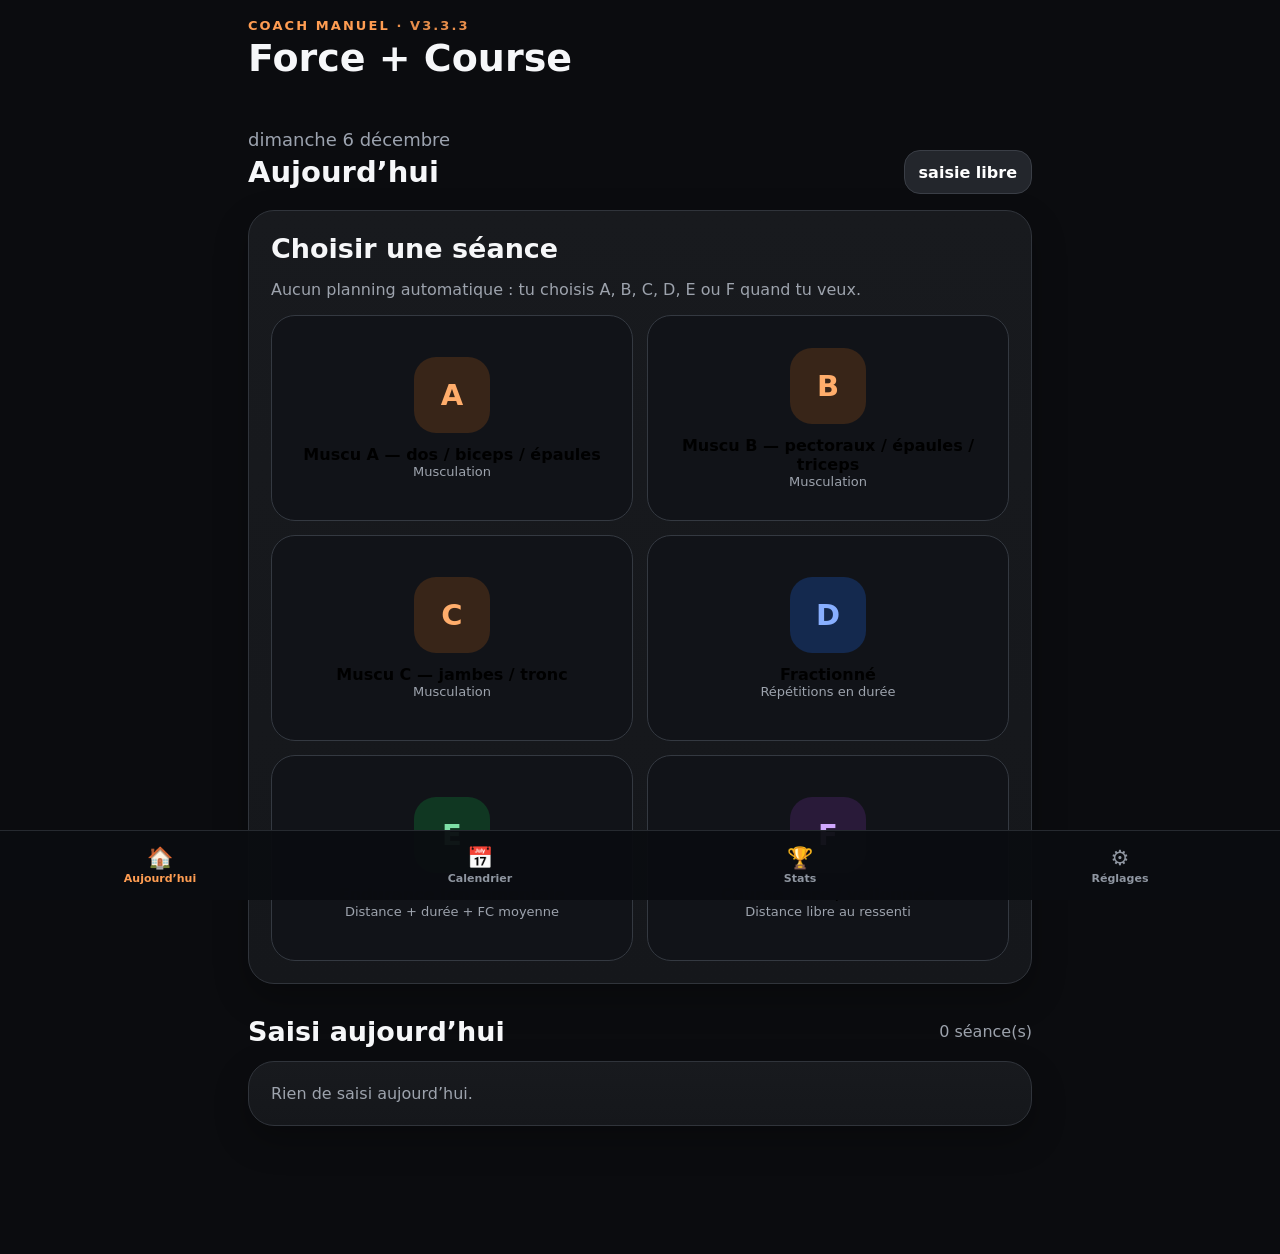
==== commit 35226b72: "Add files via upload" ====
--- a/index.html
+++ b/index.html
@@ -3,325 +3,352 @@
 <head>
 <meta charset="utf-8">
 <meta name="viewport" content="width=device-width,initial-scale=1,viewport-fit=cover">
-<meta name="theme-color" content="#0b1220">
+<meta name="theme-color" content="#0c0d10">
 <meta name="apple-mobile-web-app-capable" content="yes">
-<meta name="apple-mobile-web-app-title" content="Muscu">
-<title>Muscu V5</title>
-<link rel="manifest" href="./manifest.json?v=5">
-<link rel="icon" href="./icon-192.png?v=5">
+<meta name="apple-mobile-web-app-title" content="Force + Course">
+<title>Force + Course — V3.3.3</title>
+<link rel="manifest" href="./manifest.webmanifest?v=333">
+<link rel="icon" href="./icon-192.png">
 <style>
-:root{--bg:#0b1220;--card:#111827;--card2:#172033;--line:#26354c;--text:#f8fafc;--muted:#94a3b8;--green:#22c55e;--blue:#38bdf8;--orange:#f59e0b;--red:#ef4444}
-*{box-sizing:border-box}body{margin:0;background:var(--bg);color:var(--text);font-family:system-ui,-apple-system,Segoe UI,Roboto,Arial;padding-bottom:80px}
-button,input,select{font:inherit}.app{max-width:820px;margin:auto;padding:14px}.top{display:flex;justify-content:space-between;align-items:center;padding:10px 0 14px;position:sticky;top:0;background:#0b1220f2;z-index:10}
-.brand{display:flex;gap:10px;align-items:center}.logo{width:44px;height:44px;border-radius:14px;background:var(--green);color:#052e16;display:grid;place-items:center;font-size:22px;font-weight:900}
-h1,h2,h3{margin-top:0}.muted{color:var(--muted)}.small{font-size:13px}.tiny{font-size:11px}
-.card,.exercise{background:linear-gradient(180deg,var(--card2),var(--card));border:1px solid var(--line);border-radius:18px;padding:15px;margin-bottom:13px}
-.hero{background:radial-gradient(circle at 100% 0,#22c55e25,transparent 34%),linear-gradient(180deg,var(--card2),var(--card))}
-.row{display:flex;gap:9px;align-items:center}.between{justify-content:space-between}.wrap{flex-wrap:wrap}
-.grid3{display:grid;grid-template-columns:repeat(3,1fr);gap:10px}@media(max-width:600px){.grid3{grid-template-columns:1fr}.setrow{grid-template-columns:38px 1fr 1fr 82px!important}}
-.btn{border:0;border-radius:13px;padding:11px 13px;background:#243149;color:white;font-weight:750;min-height:44px}.primary{background:var(--green);color:#052e16}.blue{background:var(--blue);color:#082f49}.orange{background:var(--orange);color:#422006}.danger{background:#431b1d;color:#fecaca}.ghost{background:transparent;border:1px solid var(--line)}
-.tag{display:inline-block;padding:5px 9px;border-radius:999px;background:#1f2a44;color:#cbd5e1;font-size:12px;margin:4px 4px 0 0}
-.kpi{background:#0f172a;border:1px solid var(--line);border-radius:15px;padding:14px}.kpi .n{font-size:28px;font-weight:900}.kpi .l{font-size:12px;color:var(--muted)}
-.setrow{display:grid;grid-template-columns:42px 1fr 1fr 88px;gap:7px;align-items:center;margin-top:8px}.setrow input,.field{width:100%;background:#0b1220;border:1px solid #334155;color:white;border-radius:10px;padding:9px}
-.done{background:#12301f!important;border-color:#166534!important}.last{background:#101b2e;border:1px solid #2b3d59;border-radius:12px;padding:9px;margin:10px 0;font-size:13px}
-.day{display:grid;grid-template-columns:80px 1fr;gap:10px;align-items:center;padding:10px 0;border-bottom:1px solid var(--line)}.today{color:var(--green);font-weight:900}
-.history{padding:12px 0;border-bottom:1px solid var(--line)}.history:last-child{border-bottom:0}.hidden{display:none!important}
-.timer{display:none;position:fixed;left:50%;bottom:80px;transform:translateX(-50%);width:min(780px,calc(100% - 24px));background:#0f172a;border:1px solid #334155;border-radius:16px;padding:12px;z-index:30;box-shadow:0 14px 45px #0009}.timer.show{display:flex;align-items:center;justify-content:space-between}.timerTime{font-size:27px;font-weight:900}
-nav{position:fixed;bottom:0;left:0;right:0;height:72px;background:#09101bf2;border-top:1px solid var(--line);display:grid;grid-template-columns:repeat(5,1fr);z-index:20}nav button{border:0;background:none;color:var(--muted);font-size:11px;font-weight:700}nav button.active{color:var(--green)}.ico{display:block;font-size:19px}
-.notice{background:#2a2413;border:1px solid #5f4a15;color:#fde68a;border-radius:14px;padding:12px;font-size:13px}
+:root{
+ --bg:#0b0c0f;--panel:#15171b;--panel2:#111318;--line:#30343b;--text:#f6f7f9;--muted:#9da3ad;
+ --orange:#ff9d52;--blue:#79a8ff;--green:#66d495;--purple:#c69cff;--red:#ff7f7f;--shadow:0 14px 34px rgba(0,0,0,.26)
+}
+*{box-sizing:border-box}html,body{margin:0;background:var(--bg);color:var(--text);font-family:system-ui,-apple-system,Segoe UI,Roboto,Arial,sans-serif}
+body{padding-bottom:78px}button,input,select,textarea{font:inherit}.app{max-width:820px;margin:auto;padding:18px 18px 32px}
+.top{display:flex;align-items:center;justify-content:space-between;gap:12px;margin-bottom:24px}
+.eyebrow{font-size:13px;font-weight:900;letter-spacing:.16em;color:var(--orange);text-transform:uppercase}.version{opacity:.9}
+h1{font-size:38px;line-height:1;margin:6px 0 0}h2{font-size:27px;margin:0 0 14px}h3{font-size:20px;margin:0 0 8px}
+.muted{color:var(--muted)}.small{font-size:13px}.tiny{font-size:11px}.strong{font-weight:850}
+.card{background:linear-gradient(180deg,#181a1e,#15171b);border:1px solid var(--line);border-radius:26px;padding:22px;margin-bottom:18px;box-shadow:var(--shadow)}
+.row{display:flex;align-items:center;gap:10px}.between{justify-content:space-between}.wrap{flex-wrap:wrap}
+.btn{border:1px solid #3a3e46;background:#23262c;color:white;border-radius:16px;padding:11px 14px;font-weight:800;min-height:44px}
+.btn.orange{background:#422a19;border-color:#5a3922;color:#ffb77f}.btn.blue{background:#172a4c;border-color:#23477f;color:#9fc1ff}.btn.green{background:#123624;border-color:#1c5d3a;color:#9be7b9}.btn.purple{background:#2c1d3b;border-color:#54346c;color:#d6b7ff}.btn.danger{background:#421d20;border-color:#6f2b31;color:#ffb0b5}.btn.ghost{background:transparent}
+.sessgrid{display:grid;grid-template-columns:1fr 1fr;gap:14px}.sessionTile{border:1px solid #343941;background:#111318;border-radius:24px;min-height:206px;padding:22px;display:flex;flex-direction:column;align-items:center;justify-content:center;text-align:center}
+@media(max-width:520px){.sessgrid{grid-template-columns:1fr 1fr}.sessionTile{min-height:188px;padding:15px}}
+.letter{width:76px;height:76px;border-radius:22px;display:grid;place-items:center;font-size:29px;font-weight:900;margin-bottom:12px}.muscu .letter{background:#382518;color:#ffad6b}.runD .letter{background:#14294e;color:#88afff}.runE .letter{background:#103722;color:#7de0a6}.runF .letter{background:#291a39;color:#d0a7ff}
+.todayHeader{margin:52px 0 16px}.dateText{font-size:18px;color:#9ca3af}.todayText{font-size:29px;font-weight:900}
+.daySessions{margin-top:14px}.savedSession{border:1px solid #343941;border-radius:18px;background:#111318;padding:15px;margin-bottom:10px}
+.bottomNav{position:fixed;left:0;right:0;bottom:0;height:70px;background:#0b0d11f4;border-top:1px solid #262a30;display:grid;grid-template-columns:repeat(4,1fr);z-index:30}
+.bottomNav button{border:0;background:none;color:#8f96a1;font-size:11px;font-weight:800}.bottomNav button.active{color:var(--orange)}.ico{display:block;font-size:21px;margin-bottom:2px}
+.hidden{display:none!important}
+.field{width:100%;border:1px solid #353a43;background:#0d0f13;color:white;border-radius:14px;padding:12px}.fieldrow{display:grid;grid-template-columns:1fr 1fr;gap:10px}.fieldrow3{display:grid;grid-template-columns:1fr 1fr 1fr;gap:8px}@media(max-width:540px){.fieldrow3{grid-template-columns:1fr 1fr}}
+.exercise{border:1px solid #343941;background:#101217;border-radius:20px;padding:16px;margin-bottom:13px}.ref{border:1px solid #403529;background:#1a1714;color:#ffd3ad;border-radius:13px;padding:10px;margin:9px 0;font-size:13px}
+.setrow{display:grid;grid-template-columns:38px 1fr 1fr 90px;gap:7px;align-items:center;margin:8px 0}.setrow.done{background:#0e2b1c;border-radius:12px;padding:5px}
+.timer{display:none;position:fixed;z-index:50;left:50%;bottom:79px;transform:translateX(-50%);width:min(780px,calc(100% - 22px));background:#181b21;border:1px solid #464d58;border-radius:20px;padding:13px 15px;box-shadow:0 16px 45px #000a}.timer.show{display:flex;align-items:center;justify-content:space-between}.timerNum{font-size:28px;font-weight:950}
+.calendarHead{display:grid;grid-template-columns:42px 1fr 42px;align-items:center;margin-bottom:12px}.calendarGrid{display:grid;grid-template-columns:repeat(7,1fr);gap:6px}.dow{text-align:center;font-size:11px;color:#8f96a1;padding:5px 0}.calday{min-height:67px;border:1px solid #30343b;border-radius:12px;padding:6px;background:#101217}.calday.other{opacity:.25}.calday.today{border-color:var(--orange)}.num{font-size:12px;font-weight:850}.chips{display:flex;gap:3px;flex-wrap:wrap;margin-top:4px}.chip{font-size:9px;font-weight:900;border-radius:7px;padding:3px 5px}.chip.m{background:#43291a;color:#ffb57c}.chip.r{background:#17305a;color:#9bbcff}
+.statgrid{display:grid;grid-template-columns:repeat(3,1fr);gap:9px}.statbox{background:#101217;border:1px solid #30343b;border-radius:18px;padding:15px}.statn{font-size:27px;font-weight:950}.record{padding:12px 0;border-bottom:1px solid #2c3036}.record:last-child{border-bottom:0}
+dialog{width:min(620px,calc(100% - 22px));border:1px solid #3b414a;border-radius:23px;background:#121419;color:white;padding:18px}dialog::backdrop{background:#000a}
+.notice{border:1px solid #5d4b25;background:#282012;color:#f3cf80;padding:12px;border-radius:15px;font-size:13px}
+.tabs{display:flex;gap:8px;overflow:auto;padding-bottom:8px}.tab{white-space:nowrap}
+.intervalBox{text-align:center;padding:20px}.bigInterval{font-size:52px;font-weight:950}.phase{font-size:17px;font-weight:850;color:var(--blue)}
 </style>
 </head>
 <body>
 <div class="app">
-<div class="top">
-  <div class="brand"><div class="logo">M</div><div><h1 style="margin:0">Muscu</h1><div class="small muted">Planning • exos • stats • V5</div></div></div>
-  <button class="btn ghost" id="installBtn" hidden>Installer</button>
-</div>
+<header class="top">
+ <div><div class="eyebrow">Coach manuel <span class="version">· V3.3.3</span></div><h1>Force + Course</h1></div>
+ <button class="btn ghost" id="installBtn" hidden>Installer</button>
+</header>
 
 <main id="homeView">
-<section class="card hero">
-  <div class="tiny muted">PROCHAINE SÉANCE</div>
-  <h2 id="nextTitle">Planning à définir</h2>
-  <p id="nextText" class="muted"></p>
-  <div class="row wrap">
-    <button class="btn primary" onclick="startSession('A')">Séance A</button>
-    <button class="btn blue" onclick="startSession('B')">Séance B</button>
-    <button class="btn orange" onclick="startSession('C')">Séance C</button>
-  </div>
-</section>
-<div class="grid3">
-  <div class="kpi"><div class="n" id="kSessions">0</div><div class="l">séances</div></div>
-  <div class="kpi"><div class="n" id="kSets">0</div><div class="l">séries</div></div>
-  <div class="kpi"><div class="n" id="kVolume">0</div><div class="l">kg volume</div></div>
-</div>
-<section class="card" style="margin-top:13px"><div class="tiny muted">DERNIÈRE SÉANCE</div><b id="lastWorkout">Aucune</b></section>
-<div class="notice">V5 conserve l'historique local déjà présent et ajoute la séance A de référence seulement si elle est absente.</div>
+ <section class="todayHeader">
+   <div class="dateText" id="todayDate"></div>
+   <div class="row between"><div class="todayText">Aujourd’hui</div><button class="btn" onclick="openFreeEntry()">saisie libre</button></div>
+ </section>
+ <section class="card">
+   <h2>Choisir une séance</h2>
+   <p class="muted">Aucun planning automatique : tu choisis A, B, C, D, E ou F quand tu veux.</p>
+   <div class="sessgrid">
+    <button class="sessionTile muscu" onclick="openSession('A')"><span class="letter">A</span><span class="strong">Muscu A — dos / biceps / épaules</span><span class="muted small">Musculation</span></button>
+    <button class="sessionTile muscu" onclick="openSession('B')"><span class="letter">B</span><span class="strong">Muscu B — pectoraux / épaules / triceps</span><span class="muted small">Musculation</span></button>
+    <button class="sessionTile muscu" onclick="openSession('C')"><span class="letter">C</span><span class="strong">Muscu C — jambes / tronc</span><span class="muted small">Musculation</span></button>
+    <button class="sessionTile runD" onclick="openRun('D')"><span class="letter">D</span><span class="strong">Fractionné</span><span class="muted small">Répétitions en durée</span></button>
+    <button class="sessionTile runE" onclick="openRun('E')"><span class="letter">E</span><span class="strong">Endurance fondamentale</span><span class="muted small">Distance + durée + FC moyenne</span></button>
+    <button class="sessionTile runF" onclick="openRun('F')"><span class="letter">F</span><span class="strong">Course libre / vallonnée</span><span class="muted small">Distance libre au ressenti</span></button>
+   </div>
+ </section>
+ <section>
+   <div class="row between"><h2 style="margin:14px 0">Saisi aujourd’hui</h2><span class="muted" id="todayCount">0 séance(s)</span></div>
+   <div id="todaySessions" class="card"><div class="muted">Rien de saisi aujourd’hui.</div></div>
+ </section>
 </main>
 
-<main id="planView" class="hidden">
-<h2>Planning</h2><section class="card"><div id="weekPlan"></div></section>
-<section class="card"><b>A</b> Dos • Biceps • Épaules<br><b>B</b> Pectoraux • Triceps<br><b>C</b> Jambes • Mollets • Avant-bras</section>
+<main id="calendarView" class="hidden">
+ <div class="row between" style="margin-bottom:18px"><h2>Calendrier</h2><button class="btn orange" onclick="openDateEntry()">+ Ajouter</button></div>
+ <section class="card">
+   <div class="calendarHead"><button class="btn ghost" onclick="shiftMonth(-1)">‹</button><h3 id="monthTitle" style="text-align:center;margin:0"></h3><button class="btn ghost" onclick="shiftMonth(1)">›</button></div>
+   <div class="calendarGrid" id="calendar"></div>
+ </section>
+ <section class="card"><h3>Séances du jour sélectionné</h3><div id="selectedDaySessions" class="muted">Choisis une date.</div></section>
 </main>
 
-<main id="workoutView" class="hidden">
-<div class="row between wrap"><div><div class="tiny muted">SÉANCE EN COURS</div><h2 id="workoutTitle"></h2></div><button class="btn ghost" onclick="cancelWorkout()">Quitter</button></div>
-<div id="exerciseList"></div>
-<button class="btn primary" style="width:100%" onclick="finishWorkout()">Terminer et enregistrer</button>
+<main id="statsView" class="hidden">
+ <h2>Stats & records</h2>
+ <div class="statgrid">
+  <div class="statbox"><div id="statSessions" class="statn">0</div><div class="muted small">séances</div></div>
+  <div class="statbox"><div id="statMuscu" class="statn">0</div><div class="muted small">muscu</div></div>
+  <div class="statbox"><div id="statRun" class="statn">0</div><div class="muted small">course</div></div>
+ </div>
+ <section class="card" style="margin-top:14px"><h3>Records musculation</h3><div id="recordList"></div></section>
+ <section class="card"><h3>Niveau actuel</h3><div id="currentLevels"></div></section>
 </main>
 
-<main id="exosView" class="hidden">
-<h2>Exercices</h2><section class="card"><div id="exosList"></div></section>
-</main>
-
-<main id="statsView" class="hidden">
-<h2>Stats</h2>
-<div class="grid3">
-  <div class="kpi"><div class="n" id="sSessions">0</div><div class="l">séances</div></div>
-  <div class="kpi"><div class="n" id="sSets">0</div><div class="l">séries</div></div>
-  <div class="kpi"><div class="n" id="sVolume">0</div><div class="l">kg volume total</div></div>
-</div>
-<section class="card" style="margin-top:13px"><h3>Meilleures charges</h3><div id="bestList"></div></section>
-<section class="card"><h3>Historique</h3><div id="historyList"></div></section>
-</main>
-
 <main id="settingsView" class="hidden">
-<h2>Réglages</h2>
-<section class="card">
-  <h3>Repos automatique</h3>
-  <label>Gros exercices <select class="field" id="bigRest"><option value="90">90 s</option><option value="120" selected>120 s</option><option value="150">150 s</option><option value="180">180 s</option></select></label><br><br>
-  <label>Petits exercices <select class="field" id="smallRest"><option value="60">60 s</option><option value="75" selected>75 s</option><option value="90">90 s</option></select></label>
-</section>
-<section class="card">
-  <h3>Sauvegarde</h3>
-  <div class="row wrap">
-    <button class="btn blue" onclick="exportData()">Exporter JSON</button>
-    <label class="btn ghost">Importer JSON<input id="importInput" type="file" accept="application/json" hidden></label>
-  </div>
-</section>
+ <h2>Réglages</h2>
+ <section class="card"><h3>Repos automatique</h3>
+   <div class="fieldrow"><label>Gros exercices<select class="field" id="bigRest"><option value="90">1:30</option><option value="120" selected>2:00</option><option value="150">2:30</option><option value="180">3:00</option></select></label><label>Petits exercices<select class="field" id="smallRest"><option value="60">1:00</option><option value="75" selected>1:15</option><option value="90">1:30</option></select></label></div>
+ </section>
+ <section class="card"><h3>Données locales</h3><p class="muted small">Les données restent sur ce navigateur.</p>
+   <div class="row wrap"><button class="btn blue" onclick="exportData()">Exporter JSON</button><label class="btn">Importer JSON<input id="importInput" type="file" accept="application/json" hidden></label><button class="btn orange" onclick="tryLegacyImport(true)">Récupérer anciennes données</button></div>
+ </section>
+ <section class="card"><h3>Diagnostic</h3><div class="small muted" id="diag"></div></section>
 </main>
 </div>
 
-<div class="timer" id="timerBar"><div><div class="tiny muted">REPOS</div><div class="timerTime" id="timerText">02:00</div></div><div class="row"><button class="btn ghost" onclick="addTimer(30)">+30 s</button><button class="btn primary" onclick="stopTimer()">Stop</button></div></div>
-
-<nav>
-<button id="navHome" class="active" onclick="showView('home')"><span class="ico">🏠</span>Accueil</button>
-<button id="navPlan" onclick="showView('plan')"><span class="ico">📅</span>Planning</button>
-<button id="navExos" onclick="showView('exos')"><span class="ico">🏋️</span>Exos</button>
-<button id="navStats" onclick="showView('stats')"><span class="ico">📊</span>Stats</button>
-<button id="navSettings" onclick="showView('settings')"><span class="ico">⚙️</span>Réglages</button>
+<div class="timer" id="restTimer"><div><div class="small muted">RÉCUPÉRATION</div><div class="timerNum" id="restTimerText">02:00</div></div><div class="row"><button class="btn" onclick="addRest(30)">+30 s</button><button class="btn orange" onclick="stopRest()">Stop</button></div></div>
+
+<nav class="bottomNav">
+ <button id="navHome" class="active" onclick="showView('home')"><span class="ico">🏠</span>Aujourd’hui</button>
+ <button id="navCalendar" onclick="showView('calendar')"><span class="ico">📅</span>Calendrier</button>
+ <button id="navStats" onclick="showView('stats')"><span class="ico">🏆</span>Stats</button>
+ <button id="navSettings" onclick="showView('settings')"><span class="ico">⚙️</span>Réglages</button>
 </nav>
 
+<dialog id="sessionDialog">
+ <div class="row between"><div><div class="eyebrow" id="sessionCode">A</div><h2 id="sessionTitle"></h2></div><button class="btn ghost" onclick="sessionDialog.close()">✕</button></div>
+ <label>Date<input class="field" type="date" id="sessionDate"></label>
+ <div id="sessionExercises" style="margin-top:14px"></div>
+ <button class="btn orange" style="width:100%" onclick="saveMuscuSession()">Enregistrer la séance</button>
+</dialog>
+
+<dialog id="runDialog">
+ <div class="row between"><div><div class="eyebrow" id="runCode">D</div><h2 id="runTitle"></h2></div><button class="btn ghost" onclick="closeRun()">✕</button></div>
+ <label>Date<input class="field" type="date" id="runDate"></label>
+ <div id="runFields" style="margin-top:14px"></div>
+ <button class="btn blue" style="width:100%;margin-top:14px" onclick="saveRunSession()">Enregistrer la course</button>
+</dialog>
+
+<dialog id="dateEntryDialog">
+ <div class="row between"><h2>Ajouter une séance</h2><button class="btn ghost" onclick="dateEntryDialog.close()">✕</button></div>
+ <label>Date<input class="field" type="date" id="dateEntryDate"></label>
+ <div class="sessgrid" style="margin-top:14px">
+  <button class="btn orange" onclick="chooseDateSession('A')">A</button><button class="btn orange" onclick="chooseDateSession('B')">B</button><button class="btn orange" onclick="chooseDateSession('C')">C</button>
+  <button class="btn blue" onclick="chooseDateSession('D')">D</button><button class="btn green" onclick="chooseDateSession('E')">E</button><button class="btn purple" onclick="chooseDateSession('F')">F</button>
+ </div>
+</dialog>
+
 <script>
-const DATA_KEY='muscu-data-v1';
-const SETTINGS_KEY='muscu-settings-v1';
-const PLAN_KEY='muscu-plan-v1';
-const MIGRATION_A_KEY='muscu-v5-A-restored';
-const DAYS=['Lundi','Mardi','Mercredi','Jeudi','Vendredi','Samedi','Dimanche'];
-
-const templates={
-A:{name:'Séance A — Dos / Biceps / Épaules',exercises:[
-{name:'Tirage poulie haute',group:'Dos',weight:60,sets:3,reps:9,target:'3 × 8–10',rest:'big'},
-{name:'Rowing poulie basse',group:'Dos',weight:70,sets:3,reps:9,target:'3 × 8–10',rest:'big'},
-{name:'Pullover poulie haute',group:'Dos',weight:20,sets:3,reps:12,target:'3 × 10–12',rest:'small'},
-{name:'Curl haltères assis',group:'Biceps',weight:17,sets:3,reps:7,target:'3 × 6–8',rest:'small'},
-{name:'Face pull',group:'Épaules',weight:15,sets:3,reps:12,target:'3 × 12–15',rest:'small'},
-{name:'Élévation latérale poulie',group:'Épaules',weight:5,sets:3,reps:12,target:'3 × 12–15',rest:'small'},
-{name:'Planche',group:'Gainage',weight:0,sets:1,reps:45,target:'45 s',unit:'sec',rest:'small'},
-{name:'Planche latérale',group:'Gainage',weight:0,sets:2,reps:30,target:'30 s / côté',unit:'sec',rest:'small'},
-{name:'Dead bug',group:'Gainage',weight:0,sets:1,reps:10,target:'10 / côté',rest:'small'}]},
-B:{name:'Séance B — Pectoraux / Triceps',exercises:[
-{name:'Développé couché barre',group:'Pectoraux',weight:'',sets:3,reps:8,target:'3 × 8–10',rest:'big'},
-{name:'Développé incliné',group:'Pectoraux',weight:'',sets:3,reps:8,target:'3 × 8–10',rest:'big'},
-{name:'Écarté poulie ou haltères',group:'Pectoraux',weight:'',sets:3,reps:12,target:'3 × 10–15',rest:'small'},
-{name:'Extension triceps corde',group:'Triceps',weight:'',sets:3,reps:12,target:'3 × 10–15',rest:'small'}]},
-C:{name:'Séance C — Jambes / Mollets / Avant-bras',exercises:[
-{name:'Squat vers banc',group:'Jambes',weight:'',sets:3,reps:8,target:'3 × 8–10',rest:'big'},
-{name:'Leg extension',group:'Jambes',weight:'',sets:3,reps:12,target:'3 × 10–15',rest:'small'},
-{name:'Hip thrust',group:'Jambes',weight:'',sets:3,reps:10,target:'3 × 10–12',rest:'big'},
-{name:'Leg curl',group:'Jambes',weight:'',sets:3,reps:10,target:'3 × 10–12',rest:'small'},
-{name:'Mollets debout',group:'Mollets',weight:'',sets:3,reps:12,target:'3 × 12–15',rest:'small'},
-{name:'Curl marteau léger',group:'Avant-bras',weight:'',sets:2,reps:10,target:'2 × 10–12',rest:'small'}]}
+const APP_VERSION='3.3.3';
+const DATA_KEY='force-course-v333';
+const SETTINGS_KEY='force-course-settings-v333';
+const MIGRATION_KEY='force-course-v333-migrated';
+const A_REFERENCE_KEY='force-course-A-reference-v333';
+
+const MUSCU={
+ A:{title:'Muscu A — dos / biceps / épaules', exercises:[
+  {name:'Tirage poulie haute',group:'Dos',sets:3,reps:9,weight:60,rest:'big'},
+  {name:'Rowing poulie basse',group:'Dos',sets:3,reps:9,weight:70,rest:'big'},
+  {name:'Pullover poulie haute',group:'Dos',sets:3,reps:12,weight:20,rest:'small'},
+  {name:'Curl haltères assis',group:'Biceps',sets:3,reps:7,weight:17,rest:'small'},
+  {name:'Face pull',group:'Épaules',sets:3,reps:12,weight:15,rest:'small'},
+  {name:'Élévation latérale poulie',group:'Épaules',sets:3,reps:12,weight:5,rest:'small'},
+  {name:'Planche',group:'Tronc',sets:1,reps:45,weight:0,unit:'sec',rest:'small'},
+  {name:'Planche latérale',group:'Tronc',sets:2,reps:30,weight:0,unit:'sec',rest:'small'},
+  {name:'Dead bug',group:'Tronc',sets:1,reps:10,weight:0,rest:'small'}
+ ]},
+ B:{title:'Muscu B — pectoraux / épaules / triceps', exercises:[
+  {name:'Développé couché barre',group:'Pectoraux',sets:3,reps:8,weight:'',rest:'big'},
+  {name:'Développé incliné',group:'Pectoraux',sets:3,reps:8,weight:'',rest:'big'},
+  {name:'Écartés poulie',group:'Pectoraux',sets:3,reps:12,weight:'',rest:'small'},
+  {name:'Élévation latérale poulie',group:'Épaules',sets:3,reps:12,weight:5,rest:'small'},
+  {name:'Extension triceps corde',group:'Triceps',sets:3,reps:12,weight:'',rest:'small'}
+ ]},
+ C:{title:'Muscu C — jambes / tronc', exercises:[
+  {name:'Squat vers banc',group:'Jambes',sets:3,reps:8,weight:'',rest:'big'},
+  {name:'Leg extension',group:'Quadriceps',sets:3,reps:12,weight:'',rest:'small'},
+  {name:'Hip thrust',group:'Fessiers',sets:3,reps:10,weight:'',rest:'big'},
+  {name:'Leg curl',group:'Ischios',sets:3,reps:10,weight:'',rest:'small'},
+  {name:'Mollets debout',group:'Mollets',sets:3,reps:12,weight:'',rest:'small'},
+  {name:'Planche',group:'Tronc',sets:2,reps:45,weight:0,unit:'sec',rest:'small'}
+ ]}
 };
 
-let state=loadData();
-let current=null;
-let timerId=null,timerEnd=0,deferredPrompt=null;
-
-function loadData(){try{return JSON.parse(localStorage.getItem(DATA_KEY))||{workouts:[]}}catch{return{workouts:[]}}}
-function saveData(){localStorage.setItem(DATA_KEY,JSON.stringify(state));refreshHome()}
-function getSettings(){try{return JSON.parse(localStorage.getItem(SETTINGS_KEY))||{bigRest:120,smallRest:75}}catch{return{bigRest:120,smallRest:75}}}
-function saveSettings(){localStorage.setItem(SETTINGS_KEY,JSON.stringify({bigRest:+bigRest.value,smallRest:+smallRest.value}))}
-function getPlan(){try{return JSON.parse(localStorage.getItem(PLAN_KEY))||['rest','A','run','rest','B','run','rest']}catch{return['rest','A','run','rest','B','run','rest']}}
-function savePlan(p){localStorage.setItem(PLAN_KEY,JSON.stringify(p));refreshHome()}
-
-function restoreAIfMissing(){
-  if(localStorage.getItem(MIGRATION_A_KEY)) return;
-
-  const hasReferenceA = state.workouts.some(w =>
-    w && w.key==='A' && Array.isArray(w.exercises) &&
-    w.exercises.some(e=>e.name==='Tirage poulie haute') &&
-    w.exercises.some(e=>e.name==='Curl haltères assis')
-  );
-
-  if(!hasReferenceA){
-    state.workouts.push({
-      key:'A',
-      name:'Séance A — Dos / Biceps / Épaules',
-      startedAt:'2026-08-21T18:00:00+02:00',
-      finishedAt:'2026-08-21T19:30:00+02:00',
-      restored:true,
-      exercises:[
-        {name:'Tirage poulie haute',group:'Dos',entries:[{weight:60,reps:9,feel:'moyen',done:true},{weight:60,reps:9,feel:'moyen',done:true},{weight:60,reps:9,feel:'moyen',done:true}]},
-        {name:'Rowing poulie basse',group:'Dos',entries:[{weight:60,reps:10,feel:'facile',done:true},{weight:70,reps:9,feel:'moyen',done:true},{weight:70,reps:10,feel:'moyen',done:true}]},
-        {name:'Pullover poulie haute',group:'Dos',entries:[{weight:20,reps:12,feel:'moyen',done:true},{weight:20,reps:12,feel:'moyen',done:true},{weight:20,reps:12,feel:'moyen',done:true}]},
-        {name:'Curl haltères assis',group:'Biceps',entries:[{weight:17,reps:7,feel:'moyen',done:true},{weight:17,reps:6,feel:'moyen',done:true},{weight:17,reps:7,feel:'moyen',done:true}]},
-        {name:'Face pull',group:'Épaules',entries:[{weight:15,reps:12,feel:'moyen',done:true},{weight:15,reps:12,feel:'moyen',done:true},{weight:15,reps:12,feel:'moyen',done:true}]},
-        {name:'Élévation latérale poulie',group:'Épaules',entries:[{weight:5,reps:12,feel:'moyen',done:true},{weight:5,reps:12,feel:'moyen',done:true},{weight:5,reps:12,feel:'moyen',done:true}]},
-        {name:'Planche',group:'Gainage',unit:'sec',entries:[{weight:0,reps:45,feel:'moyen',done:true}]},
-        {name:'Planche latérale',group:'Gainage',unit:'sec',entries:[{weight:0,reps:30,feel:'moyen',done:true},{weight:0,reps:30,feel:'moyen',done:true}]},
-        {name:'Dead bug',group:'Gainage',entries:[{weight:0,reps:10,feel:'moyen',done:true}]}
-      ]
-    });
-    state.workouts.sort((a,b)=>new Date(b.finishedAt||b.startedAt)-new Date(a.finishedAt||a.startedAt));
-    saveData();
-  }
-  localStorage.setItem(MIGRATION_A_KEY,'1');
-}
-
-function showView(name){
-  ['home','plan','workout','exos','stats','settings'].forEach(v=>document.getElementById(v+'View').classList.toggle('hidden',v!==name));
-  ['Home','Plan','Exos','Stats','Settings'].forEach(v=>{const e=document.getElementById('nav'+v);if(e)e.classList.toggle('active',v.toLowerCase()===name)});
-  if(name==='plan')renderPlan();
-  if(name==='exos')renderExos();
-  if(name==='stats')renderStats();
-  if(name==='settings'){const s=getSettings();bigRest.value=s.bigRest;smallRest.value=s.smallRest}
-  scrollTo(0,0);
-}
-
-function lastExercise(name){
-  for(const w of state.workouts){
-    const e=(w.exercises||[]).find(x=>x.name===name);
-    if(e && (e.entries||[]).some(s=>s.done)) return e;
-  }
-  return null;
-}
-function lastText(e){
-  if(!e)return 'Aucune référence';
-  return e.entries.filter(s=>s.done).map(s=>e.unit==='sec'?`${s.reps}s`:`${s.weight}kg × ${s.reps}`).join(' / ');
-}
-function entriesFromLast(t){
-  const last=lastExercise(t.name);
-  const done=last?last.entries.filter(s=>s.done):[];
-  return Array.from({length:t.sets},(_,i)=>({
-    weight:done[i]&&done[i].weight!==undefined?done[i].weight:t.weight,
-    reps:done[i]&&done[i].reps!==undefined?done[i].reps:t.reps,
-    feel:'moyen',done:false
-  }));
-}
-function startSession(k){
-  current={key:k,name:templates[k].name,startedAt:new Date().toISOString(),exercises:templates[k].exercises.map(t=>({...t,entries:entriesFromLast(t)}))};
-  workoutTitle.textContent=current.name;
-  renderWorkout();
-  showView('workout');
-}
-function renderWorkout(){
-  exerciseList.innerHTML='';
-  current.exercises.forEach((e,ei)=>{
-    const box=document.createElement('section');box.className='exercise';
-    box.innerHTML=`<div class="row between wrap"><div><h3>${e.name}</h3><div class="small muted">${e.group} • ${e.target}</div></div><span class="tag">${e.rest==='big'?'2 min':'1 min 15'}</span></div><div class="last"><b>Dernière fois :</b> ${lastText(lastExercise(e.name))}</div>`;
-    e.entries.forEach((s,si)=>{
-      const r=document.createElement('div');r.className='setrow';
-      r.innerHTML=`<b>S${si+1}</b><input type="number" step=".5" value="${s.weight}" placeholder="kg" ${e.unit==='sec'?'disabled':''} onchange="setValue(${ei},${si},'weight',this.value)"><input type="number" step="1" value="${s.reps}" onchange="setValue(${ei},${si},'reps',this.value)"><button class="btn" onclick="toggleSet(${ei},${si},this)">Valider</button>`;
-      box.appendChild(r);
-    });
-    exerciseList.appendChild(box);
-  });
-}
-function setValue(ei,si,k,v){current.exercises[ei].entries[si][k]=v===''?'':Number(v)}
-function toggleSet(ei,si,btn){
-  const s=current.exercises[ei].entries[si];s.done=!s.done;
-  btn.textContent=s.done?'✓ Fait':'Valider';btn.classList.toggle('primary',s.done);btn.parentElement.classList.toggle('done',s.done);
-  if(s.done){const cfg=getSettings();startTimer(current.exercises[ei].rest==='big'?cfg.bigRest:cfg.smallRest)}
-}
-function startTimer(sec){stopTimer(false);timerEnd=Date.now()+sec*1000;timerBar.classList.add('show');tick();timerId=setInterval(tick,250)}
-function tick(){const l=Math.max(0,Math.ceil((timerEnd-Date.now())/1000));timerText.textContent=String(Math.floor(l/60)).padStart(2,'0')+':'+String(l%60).padStart(2,'0');if(l<=0){stopTimer();if(navigator.vibrate)navigator.vibrate([150,70,150])}}
-function addTimer(s){timerEnd+=s*1000;tick()}
-function stopTimer(h=true){if(timerId){clearInterval(timerId);timerId=null}if(h!==false)timerBar.classList.remove('show')}
-function finishWorkout(){
-  if(!current.exercises.some(e=>e.entries.some(s=>s.done))&&!confirm('Enregistrer sans série validée ?'))return;
-  current.finishedAt=new Date().toISOString();state.workouts.unshift(JSON.parse(JSON.stringify(current)));saveData();current=null;stopTimer();showView('home');
-}
-function cancelWorkout(){if(confirm('Quitter sans enregistrer ?')){current=null;stopTimer();showView('home')}}
-
-function renderPlan(){
-  const p=getPlan(),today=(new Date().getDay()+6)%7;
-  weekPlan.innerHTML=DAYS.map((d,i)=>`<div class="day"><div class="${i===today?'today':''}">${d}${i===today?'<div class="tiny">Aujourd’hui</div>':''}</div><select class="field" onchange="changePlan(${i},this.value)"><option value="rest" ${p[i]==='rest'?'selected':''}>Repos</option><option value="run" ${p[i]==='run'?'selected':''}>Course</option><option value="A" ${p[i]==='A'?'selected':''}>Séance A</option><option value="B" ${p[i]==='B'?'selected':''}>Séance B</option><option value="C" ${p[i]==='C'?'selected':''}>Séance C</option></select></div>`).join('');
-}
-function changePlan(i,v){const p=getPlan();p[i]=v;savePlan(p);renderPlan()}
-
-function allExerciseNames(){
-  const m=new Map();
-  Object.values(templates).forEach(t=>t.exercises.forEach(e=>m.set(e.name,{name:e.name,group:e.group,target:e.target})));
-  state.workouts.forEach(w=>(w.exercises||[]).forEach(e=>{if(!m.has(e.name))m.set(e.name,{name:e.name,group:e.group||'',target:''})}));
-  return [...m.values()];
-}
-function renderExos(){
-  exosList.innerHTML=allExerciseNames().map(e=>{
-    const last=lastExercise(e.name);
-    const best=bestWeight(e.name);
-    return `<div class="history"><div class="row between wrap"><div><b>${e.name}</b><div class="small muted">${e.group||''} ${e.target?'• '+e.target:''}</div><div class="small">Dernière : ${lastText(last)}</div></div><div><div class="tiny muted">Max enregistré</div><b>${best?best+' kg':'—'}</b></div></div></div>`;
-  }).join('');
-}
-function bestWeight(name){
-  let best=0;state.workouts.forEach(w=>(w.exercises||[]).filter(e=>e.name===name).forEach(e=>(e.entries||[]).filter(s=>s.done).forEach(s=>best=Math.max(best,Number(s.weight)||0))));
-  return best;
-}
-function calcStats(){
-  let sets=0,vol=0;
-  state.workouts.forEach(w=>(w.exercises||[]).forEach(e=>(e.entries||[]).filter(s=>s.done).forEach(s=>{sets++;if(e.unit!=='sec')vol+=(Number(s.weight)||0)*(Number(s.reps)||0)})));
-  return{sets,vol:Math.round(vol)};
-}
-function refreshHome(){
-  const s=calcStats();kSessions.textContent=state.workouts.length;kSets.textContent=s.sets;kVolume.textContent=s.vol.toLocaleString('fr-FR');
-  const w=state.workouts[0];lastWorkout.textContent=w?w.name+' • '+new Date(w.finishedAt||w.startedAt).toLocaleDateString('fr-FR'):'Aucune';
-  const p=getPlan(),today=(new Date().getDay()+6)%7;let f=null;
-  for(let x=0;x<7;x++){let i=(today+x)%7;if(['A','B','C'].includes(p[i])){f={x,i,k:p[i]};break}}
-  if(f){nextTitle.textContent=(f.x===0?'Aujourd’hui : ':'')+'Séance '+f.k;nextText.textContent=f.x===0?'Prévue aujourd’hui':'Prévue '+DAYS[f.i].toLowerCase()}
-  else{nextTitle.textContent='Aucune séance planifiée';nextText.textContent='Va dans Planning.'}
-}
+let state=loadState(), activeMuscu=null, activeRun=null, selectedDate=isoToday(), calDate=new Date(), restEnd=0, restId=null, deferredPrompt=null;
+
+function isoToday(){const d=new Date();return `${d.getFullYear()}-${String(d.getMonth()+1).padStart(2,'0')}-${String(d.getDate()).padStart(2,'0')}`}
+function loadState(){try{const v=JSON.parse(localStorage.getItem(DATA_KEY));return v&&Array.isArray(v.sessions)?v:{sessions:[]}}catch(e){return{sessions:[]}}}
+function saveState(){localStorage.setItem(DATA_KEY,JSON.stringify(state));renderAll()}
+function getSettings(){try{return JSON.parse(localStorage.getItem(SETTINGS_KEY))||{big:120,small:75}}catch(e){return{big:120,small:75}}}
+function saveSettings(){localStorage.setItem(SETTINGS_KEY,JSON.stringify({big:+bigRest.value,small:+smallRest.value}));updateDiag()}
+function fmtDate(s){return new Date(s+'T12:00:00').toLocaleDateString('fr-FR',{weekday:'long',day:'numeric',month:'long'})}
+function esc(s){return String(s??'').replace(/[&<>"']/g,c=>({'&':'&amp;','<':'&lt;','>':'&gt;','"':'&quot;',"'":'&#39;'}[c]))}
+
+function normalizeLegacySession(x){
+ if(!x||typeof x!=='object')return null;
+ const code=String(x.code||x.type||x.sessionType||x.kind||x.name||'').match(/\b([ABCDEF])\b/i)?.[1]?.toUpperCase();
+ const date=(x.date||x.day||x.sessionDate||x.createdAt||x.startedAt||'').toString().slice(0,10);
+ if(!code||!date)return null;
+ if(['A','B','C'].includes(code)){
+   const exs=x.exercises||x.exerciseResults||x.items||[];
+   return {id:x.id||crypto.randomUUID(),date,code,category:'muscu',exercises:Array.isArray(exs)?exs.map(e=>({
+     name:e.name||e.exercise||e.label||'Exercice',
+     group:e.group||'',
+     unit:e.unit,
+     sets:(e.sets||e.entries||e.series||[]).map(s=>({weight:Number(s.weight??s.kg??0)||0,reps:Number(s.reps??s.rep??s.seconds??0)||0,feel:s.feel||s.rpe||''}))
+   })):[]};
+ }
+ return {id:x.id||crypto.randomUUID(),date,code,category:'run',distance:Number(x.distance||x.km||0)||0,duration:Number(x.duration||x.minutes||0)||0,avgHr:Number(x.avgHr||x.hr||x.heartRate||0)||0,notes:x.notes||''};
+}
+function tryLegacyImport(force=false){
+ let imported=0, inspected=0;
+ if(!force&&localStorage.getItem(MIGRATION_KEY))return;
+ for(let i=0;i<localStorage.length;i++){
+   const key=localStorage.key(i); if([DATA_KEY,SETTINGS_KEY,MIGRATION_KEY,A_REFERENCE_KEY].includes(key))continue;
+   let raw;try{raw=JSON.parse(localStorage.getItem(key))}catch(e){continue}
+   inspected++;
+   const arrays=[];
+   if(Array.isArray(raw))arrays.push(raw);
+   if(raw&&typeof raw==='object'){
+     for(const k of ['sessions','workouts','history','entries','calendar'])if(Array.isArray(raw[k]))arrays.push(raw[k]);
+   }
+   for(const arr of arrays)for(const item of arr){
+     const s=normalizeLegacySession(item);if(!s)continue;
+     const duplicate=state.sessions.some(z=>z.date===s.date&&z.code===s.code&&JSON.stringify(z.exercises||[])===JSON.stringify(s.exercises||[]));
+     if(!duplicate){state.sessions.push(s);imported++}
+   }
+ }
+ localStorage.setItem(MIGRATION_KEY,'1'); if(imported)saveState(); updateDiag();
+ if(force)alert(imported?`${imported} ancienne(s) séance(s) récupérée(s).`:`Aucune ancienne séance automatiquement reconnue (${inspected} stockage(s) inspecté(s)).`);
+}
+
+function ensureAReference(){
+ if(localStorage.getItem(A_REFERENCE_KEY))return;
+ const hasA=state.sessions.some(s=>s.code==='A'&&s.category==='muscu'&&s.exercises?.some(e=>e.name==='Tirage poulie haute'));
+ if(!hasA){
+   state.sessions.push({id:crypto.randomUUID(),date:'2026-08-26',code:'A',category:'muscu',reference:true,exercises:[
+    {name:'Tirage poulie haute',group:'Dos',sets:[{weight:60,reps:9},{weight:60,reps:9},{weight:60,reps:9}]},
+    {name:'Rowing poulie basse',group:'Dos',sets:[{weight:60,reps:10},{weight:70,reps:9},{weight:70,reps:10}]},
+    {name:'Pullover poulie haute',group:'Dos',sets:[{weight:20,reps:12},{weight:20,reps:12},{weight:20,reps:12}]},
+    {name:'Curl haltères assis',group:'Biceps',sets:[{weight:17,reps:7},{weight:17,reps:6},{weight:17,reps:7}]},
+    {name:'Face pull',group:'Épaules',sets:[{weight:15,reps:12},{weight:15,reps:12},{weight:15,reps:12}]},
+    {name:'Élévation latérale poulie',group:'Épaules',sets:[{weight:5,reps:12},{weight:5,reps:12},{weight:5,reps:12}]},
+    {name:'Planche',group:'Tronc',unit:'sec',sets:[{weight:0,reps:45}]},
+    {name:'Planche latérale',group:'Tronc',unit:'sec',sets:[{weight:0,reps:30},{weight:0,reps:30}]},
+    {name:'Dead bug',group:'Tronc',sets:[{weight:0,reps:10}]}
+   ]});
+   saveState();
+ }
+ localStorage.setItem(A_REFERENCE_KEY,'1');
+}
+
+function previousExercise(name,beforeDate=isoToday()){
+ const list=[...state.sessions].filter(s=>s.category==='muscu'&&s.date<=beforeDate).sort((a,b)=>b.date.localeCompare(a.date));
+ for(const s of list){const e=s.exercises?.find(e=>e.name===name);if(e&&e.sets?.length)return e}
+ return null;
+}
+function refText(e){if(!e)return 'Aucune référence';return e.sets.map(s=>e.unit==='sec'?`${s.reps}s`:`${s.weight} kg × ${s.reps}`).join(' · ')}
+
+function openSession(code,date=isoToday()){
+ activeMuscu={code,date,exercises:MUSCU[code].exercises.map(t=>{
+   const p=previousExercise(t.name,date),ps=p?.sets||[];
+   return {...t,sets:Array.from({length:t.sets},(_,i)=>({weight:ps[i]?.weight??t.weight,reps:ps[i]?.reps??t.reps,feel:'moyen',done:false}))}
+ })};
+ sessionCode.textContent=code;sessionTitle.textContent=MUSCU[code].title;sessionDate.value=date;renderSessionExercises();sessionDialog.showModal();
+}
+function renderSessionExercises(){
+ sessionExercises.innerHTML=activeMuscu.exercises.map((e,ei)=>{
+  const ref=previousExercise(e.name,activeMuscu.date);
+  return `<div class="exercise"><div class="row between"><div><h3>${esc(e.name)}</h3><div class="small muted">${esc(e.group)}</div></div><span class="small muted">${e.rest==='big'?'repos 2 min':'repos 1:15'}</span></div>
+   <div class="ref"><b>Réf :</b> ${refText(ref)}</div>
+   ${e.sets.map((s,si)=>`<div class="setrow ${s.done?'done':''}"><b>S${si+1}</b><input class="field" type="number" step=".5" value="${s.weight}" ${e.unit==='sec'?'disabled':''} onchange="changeSet(${ei},${si},'weight',this.value)"><input class="field" type="number" value="${s.reps}" onchange="changeSet(${ei},${si},'reps',this.value)"><button class="btn ${s.done?'green':''}" onclick="toggleSet(${ei},${si})">${s.done?'✓ Fait':'Valider'}</button></div>`).join('')}
+  </div>`
+ }).join('');
+}
+function changeSet(ei,si,k,v){activeMuscu.exercises[ei].sets[si][k]=Number(v)||0}
+function toggleSet(ei,si){const s=activeMuscu.exercises[ei].sets[si];s.done=!s.done;if(s.done){const cfg=getSettings();startRest(activeMuscu.exercises[ei].rest==='big'?cfg.big:cfg.small)}renderSessionExercises()}
+function saveMuscuSession(){
+ activeMuscu.date=sessionDate.value||isoToday();
+ state.sessions.push({id:crypto.randomUUID(),date:activeMuscu.date,code:activeMuscu.code,category:'muscu',exercises:activeMuscu.exercises.map(e=>({name:e.name,group:e.group,unit:e.unit,sets:e.sets.filter(s=>s.done||s.weight||s.reps).map(s=>({weight:Number(s.weight)||0,reps:Number(s.reps)||0,feel:s.feel||''}))}))});
+ saveState();sessionDialog.close();
+}
+
+function openRun(code,date=isoToday()){
+ const existing=state.sessions.some(s=>s.date===date&&s.category==='run');
+ if(existing&&!confirm('Une course est déjà enregistrée ce jour. Continuer quand même ?'))return;
+ activeRun={code,date};runCode.textContent=code;runDate.value=date;
+ if(code==='D'){
+  runTitle.textContent='Fractionné';runFields.innerHTML=`<div class="fieldrow3"><label>Répétitions<input class="field" id="runReps" type="number" value="5"></label><label>Effort (min)<input class="field" id="runWork" type="number" step=".5" value="4"></label><label>Repos (min)<input class="field" id="runRecovery" type="number" step=".5" value="2"></label></div><div class="intervalBox"><div class="phase" id="intPhase">Prêt</div><div class="bigInterval" id="intTime">00:00</div><button class="btn blue" onclick="startInterval()">Démarrer fractionné</button></div>`;
+ }else if(code==='E'){
+  runTitle.textContent='Endurance fondamentale';runFields.innerHTML=`<div class="fieldrow3"><label>Distance km<input class="field" id="runDistance" type="number" step=".01"></label><label>Durée min<input class="field" id="runDuration" type="number" step=".1"></label><label>FC moy<input class="field" id="runHr" type="number"></label></div><label>Notes<textarea class="field" id="runNotes"></textarea></label>`;
+ }else{
+  runTitle.textContent='Course libre / vallonnée';runFields.innerHTML=`<div class="fieldrow3"><label>Distance km<input class="field" id="runDistance" type="number" step=".01"></label><label>Durée min<input class="field" id="runDuration" type="number" step=".1"></label><label>D+ m<input class="field" id="runElev" type="number"></label></div><label>Ressenti / notes<textarea class="field" id="runNotes"></textarea></label>`;
+ }
+ runDialog.showModal();
+}
+let intervalId=null, intervalLeft=0, intervalPhase='work', intervalRep=0;
+function startInterval(){
+ if(intervalId){clearInterval(intervalId);intervalId=null}
+ const reps=Math.max(1,+runReps.value||5),work=Math.max(1,+runWork.value*60||240),rec=Math.max(0,+runRecovery.value*60||120);
+ intervalRep=1;intervalPhase='work';intervalLeft=work;intPhase.textContent=`Effort 1/${reps}`;tickInterval();
+ intervalId=setInterval(()=>{intervalLeft--;if(intervalLeft<0){if(intervalPhase==='work'&&intervalRep<reps){intervalPhase='rest';intervalLeft=rec;intPhase.textContent=`Repos ${intervalRep}/${reps}`}else if(intervalPhase==='rest'){intervalRep++;intervalPhase='work';intervalLeft=work;intPhase.textContent=`Effort ${intervalRep}/${reps}`}else{clearInterval(intervalId);intervalId=null;intPhase.textContent='Terminé';intervalLeft=0;if(navigator.vibrate)navigator.vibrate([200,100,200])}}tickInterval()},1000);
+}
+function tickInterval(){intTime.textContent=String(Math.floor(intervalLeft/60)).padStart(2,'0')+':'+String(Math.max(0,Math.floor(intervalLeft%60))).padStart(2,'0')}
+function closeRun(){if(intervalId){clearInterval(intervalId);intervalId=null}runDialog.close()}
+function saveRunSession(){
+ const date=runDate.value||isoToday();if(state.sessions.some(s=>s.date===date&&s.category==='run')){alert('Maximum une séance course par jour.');return}
+ let s={id:crypto.randomUUID(),date,code:activeRun.code,category:'run'};
+ if(activeRun.code==='D'){s.repetitions=+runReps.value||0;s.workMin=+runWork.value||0;s.recoveryMin=+runRecovery.value||0}
+ else{s.distance=+runDistance.value||0;s.duration=+runDuration.value||0;s.notes=runNotes.value||'';if(activeRun.code==='E')s.avgHr=+runHr.value||0;else s.elevation=+runElev.value||0}
+ state.sessions.push(s);saveState();closeRun();
+}
+
+function openFreeEntry(){dateEntryDate.value=isoToday();dateEntryDialog.showModal()}
+function openDateEntry(){dateEntryDate.value=selectedDate||isoToday();dateEntryDialog.showModal()}
+function chooseDateSession(code){const d=dateEntryDate.value||isoToday();dateEntryDialog.close();if(['A','B','C'].includes(code))openSession(code,d);else openRun(code,d)}
+
+function showView(v){['home','calendar','stats','settings'].forEach(x=>document.getElementById(x+'View').classList.toggle('hidden',x!==v));['Home','Calendar','Stats','Settings'].forEach(x=>document.getElementById('nav'+x)?.classList.toggle('active',x.toLowerCase()===v));if(v==='calendar')renderCalendar();if(v==='stats')renderStats();if(v==='settings'){const c=getSettings();bigRest.value=c.big;smallRest.value=c.small;updateDiag()}window.scrollTo(0,0)}
+function renderToday(){todayDate.textContent=fmtDate(isoToday());const a=state.sessions.filter(s=>s.date===isoToday()).sort((x,y)=>x.code.localeCompare(y.code));todayCount.textContent=`${a.length} séance(s)`;todaySessions.innerHTML=a.length?a.map(renderSaved).join(''):'<div class="muted">Rien de saisi aujourd’hui.</div>'}
+function renderSaved(s){return `<div class="savedSession"><div class="row between"><div><b>${s.code} — ${s.category==='muscu'?(MUSCU[s.code]?.title||'Musculation'):'Course'}</b><div class="small muted">${esc(s.date)}</div></div><button class="btn danger" onclick="deleteSession('${s.id}')">Suppr.</button></div>${s.category==='run'?`<div class="small" style="margin-top:6px">${s.distance?`${s.distance} km · `:''}${s.duration?`${s.duration} min · `:''}${s.avgHr?`FC ${s.avgHr}`:''}</div>`:''}</div>`}
+function deleteSession(id){if(confirm('Supprimer cette séance ?')){state.sessions=state.sessions.filter(s=>s.id!==id);saveState()}}
+
+function renderCalendar(){
+ const y=calDate.getFullYear(),m=calDate.getMonth();monthTitle.textContent=new Date(y,m,1).toLocaleDateString('fr-FR',{month:'long',year:'numeric'});
+ let html=['L','M','M','J','V','S','D'].map(x=>`<div class="dow">${x}</div>`).join('');
+ let start=(new Date(y,m,1).getDay()+6)%7,days=new Date(y,m+1,0).getDate(),prevDays=new Date(y,m,0).getDate();
+ for(let i=0;i<42;i++){
+  let day,mm=m,yy=y,other=false;if(i<start){day=prevDays-start+i+1;mm=m-1;other=true}else if(i>=start+days){day=i-start-days+1;mm=m+1;other=true}else day=i-start+1;
+  const d=new Date(yy,mm,day),iso=`${d.getFullYear()}-${String(d.getMonth()+1).padStart(2,'0')}-${String(d.getDate()).padStart(2,'0')}`,ss=state.sessions.filter(s=>s.date===iso);
+  html+=`<button class="calday ${other?'other':''} ${iso===isoToday()?'today':''}" onclick="selectCalDay('${iso}')"><div class="num">${day}</div><div class="chips">${ss.map(s=>`<span class="chip ${s.category==='muscu'?'m':'r'}">${s.code}</span>`).join('')}</div></button>`;
+ }
+ calendar.innerHTML=html;selectCalDay(selectedDate,false)
+}
+function shiftMonth(n){calDate=new Date(calDate.getFullYear(),calDate.getMonth()+n,1);renderCalendar()}
+function selectCalDay(d,rerender=false){selectedDate=d;const a=state.sessions.filter(s=>s.date===d);selectedDaySessions.innerHTML=`<div class="strong">${fmtDate(d)}</div><div style="margin-top:10px">${a.length?a.map(renderSaved).join(''):'<div class="muted">Aucune séance.</div>'}</div>`;if(rerender)renderCalendar()}
+
 function renderStats(){
-  const s=calcStats();sSessions.textContent=state.workouts.length;sSets.textContent=s.sets;sVolume.textContent=s.vol.toLocaleString('fr-FR');
-  const names=allExerciseNames().map(e=>e.name),best=names.map(n=>[n,bestWeight(n)]).filter(x=>x[1]>0).sort((a,b)=>b[1]-a[1]);
-  bestList.innerHTML=best.length?best.map(([n,k])=>`<div class="history"><div class="row between"><b>${n}</b><b>${k} kg</b></div></div>`).join(''):'<div class="muted">Aucune donnée.</div>';
-  historyList.innerHTML=state.workouts.length?state.workouts.map(w=>`<div class="history"><div class="row between"><b>${w.name}</b><span class="small muted">${new Date(w.finishedAt||w.startedAt).toLocaleDateString('fr-FR')}</span></div>${(w.exercises||[]).map(e=>{const ss=(e.entries||[]).filter(s=>s.done);return ss.length?`<div class="small" style="margin-top:5px"><b>${e.name}</b> : ${ss.map(s=>e.unit==='sec'?s.reps+'s':s.weight+'kg×'+s.reps).join(' / ')}</div>`:''}).join('')}</div>`).join(''):'<div class="muted">Aucune séance.</div>';
-}
-function exportData(){
-  const payload={version:5,exportedAt:new Date().toISOString(),data:state,settings:getSettings(),plan:getPlan()};
-  const b=new Blob([JSON.stringify(payload,null,2)],{type:'application/json'}),u=URL.createObjectURL(b),a=document.createElement('a');
-  a.href=u;a.download='muscu-sauvegarde-'+new Date().toISOString().slice(0,10)+'.json';a.click();URL.revokeObjectURL(u);
-}
-importInput.addEventListener('change',async e=>{
-  const f=e.target.files[0];if(!f)return;
-  try{const p=JSON.parse(await f.text()),d=p.data||p;if(!Array.isArray(d.workouts))throw 0;if(confirm('Remplacer les données locales par cette sauvegarde ?')){state=d;saveData();if(p.settings)localStorage.setItem(SETTINGS_KEY,JSON.stringify(p.settings));if(p.plan)localStorage.setItem(PLAN_KEY,JSON.stringify(p.plan));alert('Import terminé')}}
-  catch{alert('Fichier invalide')}e.target.value='';
-});
+ const all=state.sessions,mus=all.filter(s=>s.category==='muscu'),runs=all.filter(s=>s.category==='run');statSessions.textContent=all.length;statMuscu.textContent=mus.length;statRun.textContent=runs.length;
+ const rec={};for(const s of mus)for(const e of s.exercises||[])for(const set of e.sets||[])if(Number(set.weight)>0)rec[e.name]=Math.max(rec[e.name]||0,Number(set.weight));
+ recordList.innerHTML=Object.keys(rec).length?Object.entries(rec).sort((a,b)=>b[1]-a[1]).map(([n,k])=>`<div class="record row between"><span>${esc(n)}</span><b>${k} kg</b></div>`).join(''):'<div class="muted">Pas encore de record.</div>';
+ const latest={};for(const s of [...mus].sort((a,b)=>b.date.localeCompare(a.date)))for(const e of s.exercises||[])if(!latest[e.name]&&e.sets?.length)latest[e.name]=e;
+ currentLevels.innerHTML=Object.keys(latest).length?Object.entries(latest).map(([n,e])=>`<div class="record"><b>${esc(n)}</b><div class="small muted">${refText(e)}</div></div>`).join(''):'<div class="muted">Pas encore de données.</div>';
+}
+
+function startRest(sec){stopRest(false);restEnd=Date.now()+sec*1000;restTimer.classList.add('show');tickRest();restId=setInterval(tickRest,250)}
+function tickRest(){const l=Math.max(0,Math.ceil((restEnd-Date.now())/1000));restTimerText.textContent=String(Math.floor(l/60)).padStart(2,'0')+':'+String(l%60).padStart(2,'0');if(l<=0){stopRest();if(navigator.vibrate)navigator.vibrate([150,80,150])}}
+function addRest(sec){restEnd+=sec*1000;tickRest()}
+function stopRest(h=true){if(restId){clearInterval(restId);restId=null}if(h!==false)restTimer.classList.remove('show')}
+
+function exportData(){const p={app:'Force + Course',version:APP_VERSION,exportedAt:new Date().toISOString(),data:state,settings:getSettings()},b=new Blob([JSON.stringify(p,null,2)],{type:'application/json'}),u=URL.createObjectURL(b),a=document.createElement('a');a.href=u;a.download='force-course-'+isoToday()+'.json';a.click();URL.revokeObjectURL(u)}
+importInput.addEventListener('change',async e=>{const f=e.target.files[0];if(!f)return;try{const p=JSON.parse(await f.text()),d=p.data||p;if(!Array.isArray(d.sessions))throw 0;if(confirm('Remplacer les données actuelles par cette sauvegarde ?')){state=d;saveState();if(p.settings)localStorage.setItem(SETTINGS_KEY,JSON.stringify(p.settings));alert('Import terminé.')}}catch(e){alert('Fichier invalide.')}e.target.value=''})
 bigRest.addEventListener('change',saveSettings);smallRest.addEventListener('change',saveSettings);
-
-window.addEventListener('beforeinstallprompt',e=>{e.preventDefault();deferredPrompt=e;installBtn.hidden=false});
-installBtn.addEventListener('click',async()=>{if(!deferredPrompt)return;deferredPrompt.prompt();await deferredPrompt.userChoice;deferredPrompt=null;installBtn.hidden=true});
-
-if('serviceWorker' in navigator){
-  window.addEventListener('load',async()=>{
-    try{
-      const regs=await navigator.serviceWorker.getRegistrations();
-      for(const r of regs){ await r.update(); }
-      await navigator.serviceWorker.register('./service-worker.js?v=5',{updateViaCache:'none'});
-    }catch(e){}
-  });
-}
-
-restoreAIfMissing();
-refreshHome();
+function updateDiag(){diag.innerHTML=`Version : <b>${APP_VERSION}</b><br>Clé données : <code>${DATA_KEY}</code><br>Séances : <b>${state.sessions.length}</b><br>Stockages locaux présents : <b>${localStorage.length}</b>`}
+function renderAll(){state.sessions.sort((a,b)=>b.date.localeCompare(a.date));renderToday();if(!calendarView.classList.contains('hidden'))renderCalendar();if(!statsView.classList.contains('hidden'))renderStats();updateDiag()}
+
+window.addEventListener('beforeinstallprompt',e=>{e.preventDefault();deferredPrompt=e;installBtn.hidden=false});installBtn.addEventListener('click',async()=>{if(!deferredPrompt)return;deferredPrompt.prompt();await deferredPrompt.userChoice;deferredPrompt=null;installBtn.hidden=true});
+if('serviceWorker' in navigator)window.addEventListener('load',()=>navigator.serviceWorker.register('./service-worker.js?v=333',{updateViaCache:'none'}).then(r=>r.update()).catch(()=>{}));
+
+tryLegacyImport(false);ensureAReference();renderAll();
 </script>
 </body>
 </html>
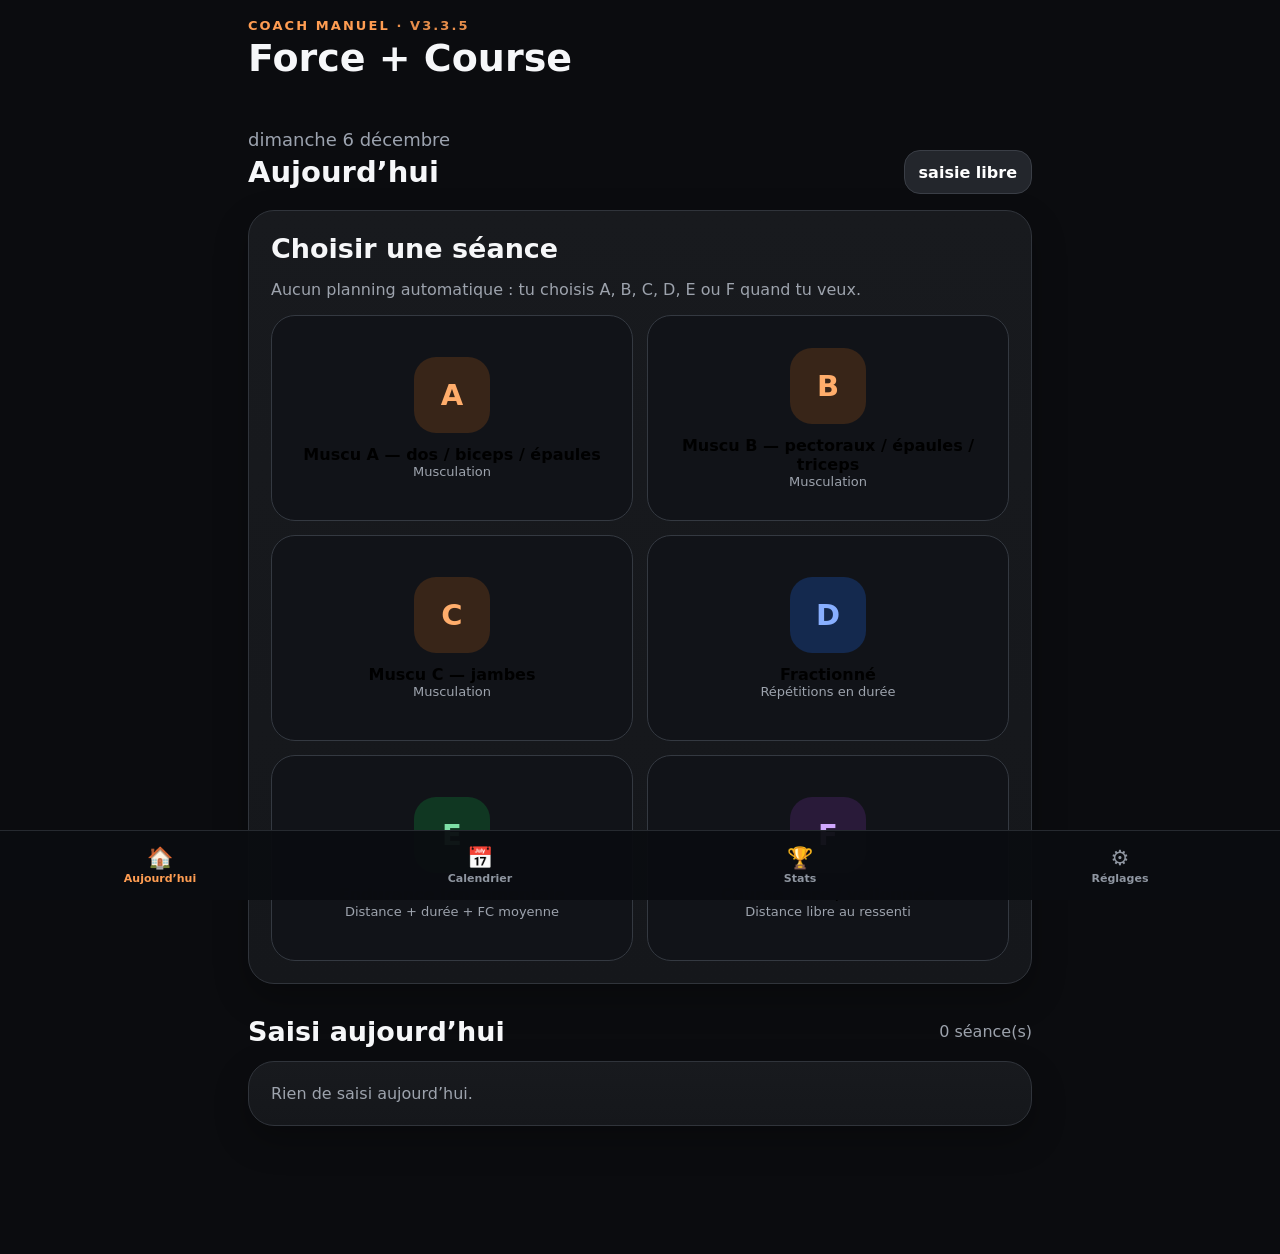
==== commit bb994265: "Add files via upload" ====
--- a/index.html
+++ b/index.html
@@ -6,8 +6,8 @@
 <meta name="theme-color" content="#0c0d10">
 <meta name="apple-mobile-web-app-capable" content="yes">
 <meta name="apple-mobile-web-app-title" content="Force + Course">
-<title>Force + Course — V3.3.3</title>
-<link rel="manifest" href="./manifest.webmanifest?v=333">
+<title>Force + Course — V3.3.5</title>
+<link rel="manifest" href="./manifest.webmanifest?v=335">
 <link rel="icon" href="./icon-192.png">
 <style>
 :root{
@@ -35,7 +35,7 @@
 .field{width:100%;border:1px solid #353a43;background:#0d0f13;color:white;border-radius:14px;padding:12px}.fieldrow{display:grid;grid-template-columns:1fr 1fr;gap:10px}.fieldrow3{display:grid;grid-template-columns:1fr 1fr 1fr;gap:8px}@media(max-width:540px){.fieldrow3{grid-template-columns:1fr 1fr}}
 .exercise{border:1px solid #343941;background:#101217;border-radius:20px;padding:16px;margin-bottom:13px}.ref{border:1px solid #403529;background:#1a1714;color:#ffd3ad;border-radius:13px;padding:10px;margin:9px 0;font-size:13px}
 .setrow{display:grid;grid-template-columns:38px 1fr 1fr 90px;gap:7px;align-items:center;margin:8px 0}.setrow.done{background:#0e2b1c;border-radius:12px;padding:5px}
-.timer{display:none;position:fixed;z-index:50;left:50%;bottom:79px;transform:translateX(-50%);width:min(780px,calc(100% - 22px));background:#181b21;border:1px solid #464d58;border-radius:20px;padding:13px 15px;box-shadow:0 16px 45px #000a}.timer.show{display:flex;align-items:center;justify-content:space-between}.timerNum{font-size:28px;font-weight:950}
+.timer{display:none;position:fixed;z-index:50;left:50%;bottom:79px;transform:translateX(-50%);width:min(780px,calc(100% - 22px));background:#181b21;border:1px solid #464d58;border-radius:20px;padding:13px 15px;box-shadow:0 16px 45px #000a}.timer.show{display:flex;align-items:center;justify-content:space-between}.timer.inDialog{position:sticky;left:auto;bottom:8px;transform:none;width:100%;margin:14px 0 10px;z-index:5}.timerNum{font-size:28px;font-weight:950}
 .calendarHead{display:grid;grid-template-columns:42px 1fr 42px;align-items:center;margin-bottom:12px}.calendarGrid{display:grid;grid-template-columns:repeat(7,1fr);gap:6px}.dow{text-align:center;font-size:11px;color:#8f96a1;padding:5px 0}.calday{min-height:67px;border:1px solid #30343b;border-radius:12px;padding:6px;background:#101217}.calday.other{opacity:.25}.calday.today{border-color:var(--orange)}.num{font-size:12px;font-weight:850}.chips{display:flex;gap:3px;flex-wrap:wrap;margin-top:4px}.chip{font-size:9px;font-weight:900;border-radius:7px;padding:3px 5px}.chip.m{background:#43291a;color:#ffb57c}.chip.r{background:#17305a;color:#9bbcff}
 .statgrid{display:grid;grid-template-columns:repeat(3,1fr);gap:9px}.statbox{background:#101217;border:1px solid #30343b;border-radius:18px;padding:15px}.statn{font-size:27px;font-weight:950}.record{padding:12px 0;border-bottom:1px solid #2c3036}.record:last-child{border-bottom:0}
 dialog{width:min(620px,calc(100% - 22px));border:1px solid #3b414a;border-radius:23px;background:#121419;color:white;padding:18px}dialog::backdrop{background:#000a}
@@ -47,7 +47,7 @@
 <body>
 <div class="app">
 <header class="top">
- <div><div class="eyebrow">Coach manuel <span class="version">· V3.3.3</span></div><h1>Force + Course</h1></div>
+ <div><div class="eyebrow">Coach manuel <span class="version">· V3.3.5</span></div><h1>Force + Course</h1></div>
  <button class="btn ghost" id="installBtn" hidden>Installer</button>
 </header>
 
@@ -62,7 +62,7 @@
    <div class="sessgrid">
     <button class="sessionTile muscu" onclick="openSession('A')"><span class="letter">A</span><span class="strong">Muscu A — dos / biceps / épaules</span><span class="muted small">Musculation</span></button>
     <button class="sessionTile muscu" onclick="openSession('B')"><span class="letter">B</span><span class="strong">Muscu B — pectoraux / épaules / triceps</span><span class="muted small">Musculation</span></button>
-    <button class="sessionTile muscu" onclick="openSession('C')"><span class="letter">C</span><span class="strong">Muscu C — jambes / tronc</span><span class="muted small">Musculation</span></button>
+    <button class="sessionTile muscu" onclick="openSession('C')"><span class="letter">C</span><span class="strong">Muscu C — jambes</span><span class="muted small">Musculation</span></button>
     <button class="sessionTile runD" onclick="openRun('D')"><span class="letter">D</span><span class="strong">Fractionné</span><span class="muted small">Répétitions en durée</span></button>
     <button class="sessionTile runE" onclick="openRun('E')"><span class="letter">E</span><span class="strong">Endurance fondamentale</span><span class="muted small">Distance + durée + FC moyenne</span></button>
     <button class="sessionTile runF" onclick="openRun('F')"><span class="letter">F</span><span class="strong">Course libre / vallonnée</span><span class="muted small">Distance libre au ressenti</span></button>
@@ -106,7 +106,7 @@
 </main>
 </div>
 
-<div class="timer" id="restTimer"><div><div class="small muted">RÉCUPÉRATION</div><div class="timerNum" id="restTimerText">02:00</div></div><div class="row"><button class="btn" onclick="addRest(30)">+30 s</button><button class="btn orange" onclick="stopRest()">Stop</button></div></div>
+
 
 <nav class="bottomNav">
  <button id="navHome" class="active" onclick="showView('home')"><span class="ico">🏠</span>Aujourd’hui</button>
@@ -119,6 +119,10 @@
  <div class="row between"><div><div class="eyebrow" id="sessionCode">A</div><h2 id="sessionTitle"></h2></div><button class="btn ghost" onclick="sessionDialog.close()">✕</button></div>
  <label>Date<input class="field" type="date" id="sessionDate"></label>
  <div id="sessionExercises" style="margin-top:14px"></div>
+ <div class="timer inDialog" id="restTimer">
+   <div><div class="small muted">RÉCUPÉRATION</div><div class="timerNum" id="restTimerText">02:00</div></div>
+   <div class="row"><button class="btn" onclick="addRest(30)">+30 s</button><button class="btn orange" onclick="stopRest()">Stop</button></div>
+ </div>
  <button class="btn orange" style="width:100%" onclick="saveMuscuSession()">Enregistrer la séance</button>
 </dialog>
 
@@ -139,11 +143,12 @@
 </dialog>
 
 <script>
-const APP_VERSION='3.3.3';
+const APP_VERSION='3.3.5';
 const DATA_KEY='force-course-v333';
 const SETTINGS_KEY='force-course-settings-v333';
 const MIGRATION_KEY='force-course-v333-migrated';
 const A_REFERENCE_KEY='force-course-A-reference-v333';
+const TODAY_AC_KEY='force-course-2026-08-26-A-C-v335';
 
 const MUSCU={
  A:{title:'Muscu A — dos / biceps / épaules', exercises:[
@@ -164,13 +169,12 @@
   {name:'Élévation latérale poulie',group:'Épaules',sets:3,reps:12,weight:5,rest:'small'},
   {name:'Extension triceps corde',group:'Triceps',sets:3,reps:12,weight:'',rest:'small'}
  ]},
- C:{title:'Muscu C — jambes / tronc', exercises:[
-  {name:'Squat vers banc',group:'Jambes',sets:3,reps:8,weight:'',rest:'big'},
+ C:{title:'Muscu C — jambes', exercises:[
+  {name:'Squat vers banc',group:'Jambes',sets:3,reps:8,weight:58,rest:'big'},
   {name:'Leg extension',group:'Quadriceps',sets:3,reps:12,weight:'',rest:'small'},
-  {name:'Hip thrust',group:'Fessiers',sets:3,reps:10,weight:'',rest:'big'},
-  {name:'Leg curl',group:'Ischios',sets:3,reps:10,weight:'',rest:'small'},
-  {name:'Mollets debout',group:'Mollets',sets:3,reps:12,weight:'',rest:'small'},
-  {name:'Planche',group:'Tronc',sets:2,reps:45,weight:0,unit:'sec',rest:'small'}
+  {name:'Soulevé de terre roumain',group:'Ischios / fessiers',sets:3,reps:8,weight:72,rest:'big'},
+  {name:'Fentes avant',group:'Jambes',sets:3,reps:8,weight:20,rest:'big',note:'20 kg au total, 8 reps par jambe'},
+  {name:'Mollets debout',group:'Mollets',sets:3,reps:20,weight:38,rest:'small'},
  ]}
 };
 
@@ -346,9 +350,53 @@
 function renderAll(){state.sessions.sort((a,b)=>b.date.localeCompare(a.date));renderToday();if(!calendarView.classList.contains('hidden'))renderCalendar();if(!statsView.classList.contains('hidden'))renderStats();updateDiag()}
 
 window.addEventListener('beforeinstallprompt',e=>{e.preventDefault();deferredPrompt=e;installBtn.hidden=false});installBtn.addEventListener('click',async()=>{if(!deferredPrompt)return;deferredPrompt.prompt();await deferredPrompt.userChoice;deferredPrompt=null;installBtn.hidden=true});
-if('serviceWorker' in navigator)window.addEventListener('load',()=>navigator.serviceWorker.register('./service-worker.js?v=333',{updateViaCache:'none'}).then(r=>r.update()).catch(()=>{}));
-
-tryLegacyImport(false);ensureAReference();renderAll();
+if('serviceWorker' in navigator)window.addEventListener('load',()=>navigator.serviceWorker.register('./service-worker.js?v=335',{updateViaCache:'none'}).then(r=>r.update()).catch(()=>{}));
+
+
+function ensureTodayAandC(){
+  if(localStorage.getItem(TODAY_AC_KEY)) return;
+  const today='2026-08-26';
+
+  const hasA = state.sessions.some(s=>s.date===today&&s.code==='A'&&s.category==='muscu');
+  if(!hasA){
+    state.sessions.push({
+      id:crypto.randomUUID(),date:today,code:'A',category:'muscu',validated:true,
+      exercises:[
+        {name:'Tirage poulie haute',group:'Dos',sets:[{weight:60,reps:9},{weight:60,reps:9},{weight:60,reps:9}]},
+        {name:'Rowing poulie basse',group:'Dos',sets:[{weight:60,reps:10},{weight:70,reps:9},{weight:70,reps:10}]},
+        {name:'Pullover poulie haute',group:'Dos',sets:[{weight:20,reps:12},{weight:20,reps:12},{weight:20,reps:12}]},
+        {name:'Curl haltères assis',group:'Biceps',sets:[{weight:17,reps:7},{weight:17,reps:6},{weight:17,reps:7}]},
+        {name:'Face pull',group:'Épaules',sets:[{weight:15,reps:12},{weight:15,reps:12},{weight:15,reps:12}]},
+        {name:'Élévation latérale poulie',group:'Épaules',sets:[{weight:5,reps:12},{weight:5,reps:12},{weight:5,reps:12}]},
+        {name:'Planche',group:'Tronc',unit:'sec',sets:[{weight:0,reps:45}]},
+        {name:'Planche latérale',group:'Tronc',unit:'sec',sets:[{weight:0,reps:30},{weight:0,reps:30}]},
+        {name:'Dead bug',group:'Tronc',sets:[{weight:0,reps:10}]}
+      ]
+    });
+  }
+
+  const hasC = state.sessions.some(s=>s.date===today&&s.code==='C'&&s.category==='muscu');
+  if(!hasC){
+    state.sessions.push({
+      id:crypto.randomUUID(),date:today,code:'C',category:'muscu',validated:true,
+      exercises:[
+        {name:'Squat vers banc',group:'Jambes',sets:[
+          {weight:58,reps:8},{weight:58,reps:8},{weight:58,reps:8}]},
+        {name:'Soulevé de terre roumain',group:'Ischios / fessiers',sets:[
+          {weight:72,reps:8},{weight:72,reps:8},{weight:72,reps:8}]},
+        {name:'Fentes avant',group:'Jambes',note:'20 kg au total, 8 reps par jambe',sets:[
+          {weight:20,reps:8},{weight:20,reps:8},{weight:20,reps:8}]},
+        {name:'Mollets debout',group:'Mollets',sets:[
+          {weight:38,reps:20},{weight:38,reps:20},{weight:38,reps:20}]}
+      ]
+    });
+  }
+
+  localStorage.setItem(TODAY_AC_KEY,'1');
+  saveState();
+}
+
+tryLegacyImport(false);ensureAReference();ensureTodayAandC();renderAll();
 </script>
 </body>
 </html>
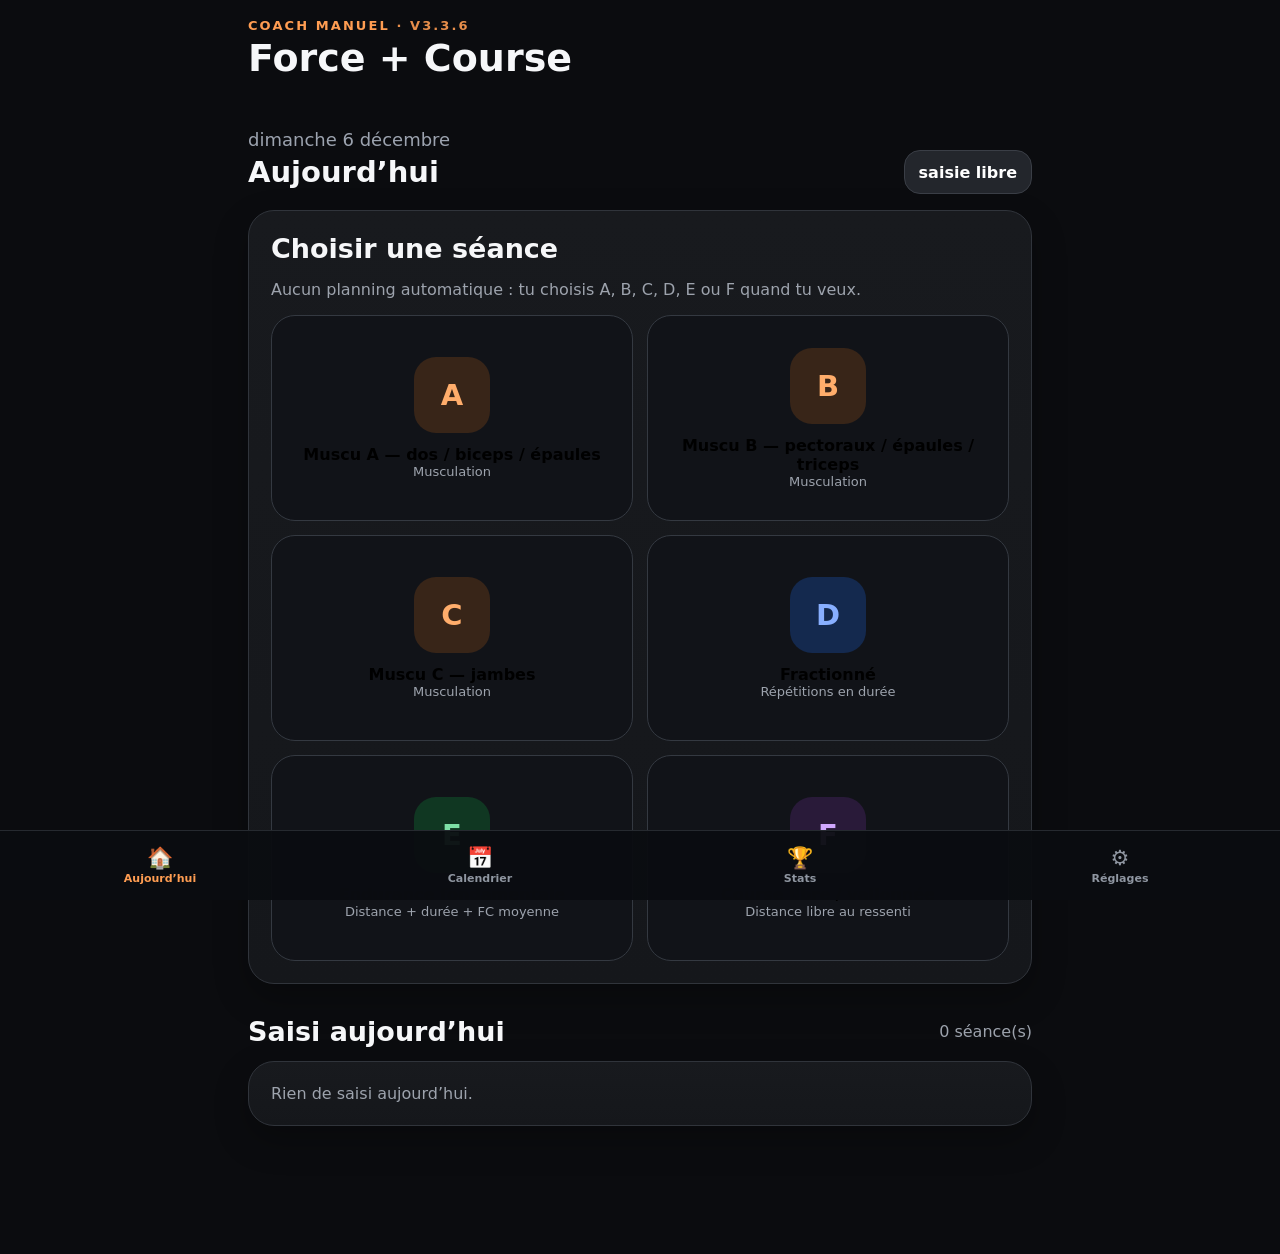
==== commit 7d1c4ae5: "Add files via upload" ====
--- a/index.html
+++ b/index.html
@@ -6,8 +6,8 @@
 <meta name="theme-color" content="#0c0d10">
 <meta name="apple-mobile-web-app-capable" content="yes">
 <meta name="apple-mobile-web-app-title" content="Force + Course">
-<title>Force + Course — V3.3.5</title>
-<link rel="manifest" href="./manifest.webmanifest?v=335">
+<title>Force + Course — V3.3.6</title>
+<link rel="manifest" href="./manifest.webmanifest?v=336">
 <link rel="icon" href="./icon-192.png">
 <style>
 :root{
@@ -47,7 +47,7 @@
 <body>
 <div class="app">
 <header class="top">
- <div><div class="eyebrow">Coach manuel <span class="version">· V3.3.5</span></div><h1>Force + Course</h1></div>
+ <div><div class="eyebrow">Coach manuel <span class="version">· V3.3.6</span></div><h1>Force + Course</h1></div>
  <button class="btn ghost" id="installBtn" hidden>Installer</button>
 </header>
 
@@ -143,7 +143,7 @@
 </dialog>
 
 <script>
-const APP_VERSION='3.3.5';
+const APP_VERSION='3.3.6';
 const DATA_KEY='force-course-v333';
 const SETTINGS_KEY='force-course-settings-v333';
 const MIGRATION_KEY='force-course-v333-migrated';
@@ -166,8 +166,12 @@
   {name:'Développé couché barre',group:'Pectoraux',sets:3,reps:8,weight:'',rest:'big'},
   {name:'Développé incliné',group:'Pectoraux',sets:3,reps:8,weight:'',rest:'big'},
   {name:'Écartés poulie',group:'Pectoraux',sets:3,reps:12,weight:'',rest:'small'},
+  {name:'Développé-jeté épaules',group:'Épaules',sets:3,reps:6,weight:30,rest:'big'},
   {name:'Élévation latérale poulie',group:'Épaules',sets:3,reps:12,weight:5,rest:'small'},
-  {name:'Extension triceps corde',group:'Triceps',sets:3,reps:12,weight:'',rest:'small'}
+  {name:'Élévation frontale bras tendus',group:'Épaules',sets:3,reps:12,weight:'',rest:'small'},
+  {name:'Extension triceps corde',group:'Triceps',sets:3,reps:12,weight:'',rest:'small'},
+  {name:'Extension triceps barre prise neutre',group:'Triceps',sets:3,reps:12,weight:20,rest:'small'},
+  {name:'Kick-back triceps haltère D/G',group:'Triceps',sets:3,reps:12,weight:6,rest:'small',note:'12 reps par côté'}
  ]},
  C:{title:'Muscu C — jambes', exercises:[
   {name:'Squat vers banc',group:'Jambes',sets:3,reps:8,weight:58,rest:'big'},
@@ -350,7 +354,7 @@
 function renderAll(){state.sessions.sort((a,b)=>b.date.localeCompare(a.date));renderToday();if(!calendarView.classList.contains('hidden'))renderCalendar();if(!statsView.classList.contains('hidden'))renderStats();updateDiag()}
 
 window.addEventListener('beforeinstallprompt',e=>{e.preventDefault();deferredPrompt=e;installBtn.hidden=false});installBtn.addEventListener('click',async()=>{if(!deferredPrompt)return;deferredPrompt.prompt();await deferredPrompt.userChoice;deferredPrompt=null;installBtn.hidden=true});
-if('serviceWorker' in navigator)window.addEventListener('load',()=>navigator.serviceWorker.register('./service-worker.js?v=335',{updateViaCache:'none'}).then(r=>r.update()).catch(()=>{}));
+if('serviceWorker' in navigator)window.addEventListener('load',()=>navigator.serviceWorker.register('./service-worker.js?v=336',{updateViaCache:'none'}).then(r=>r.update()).catch(()=>{}));
 
 
 function ensureTodayAandC(){
